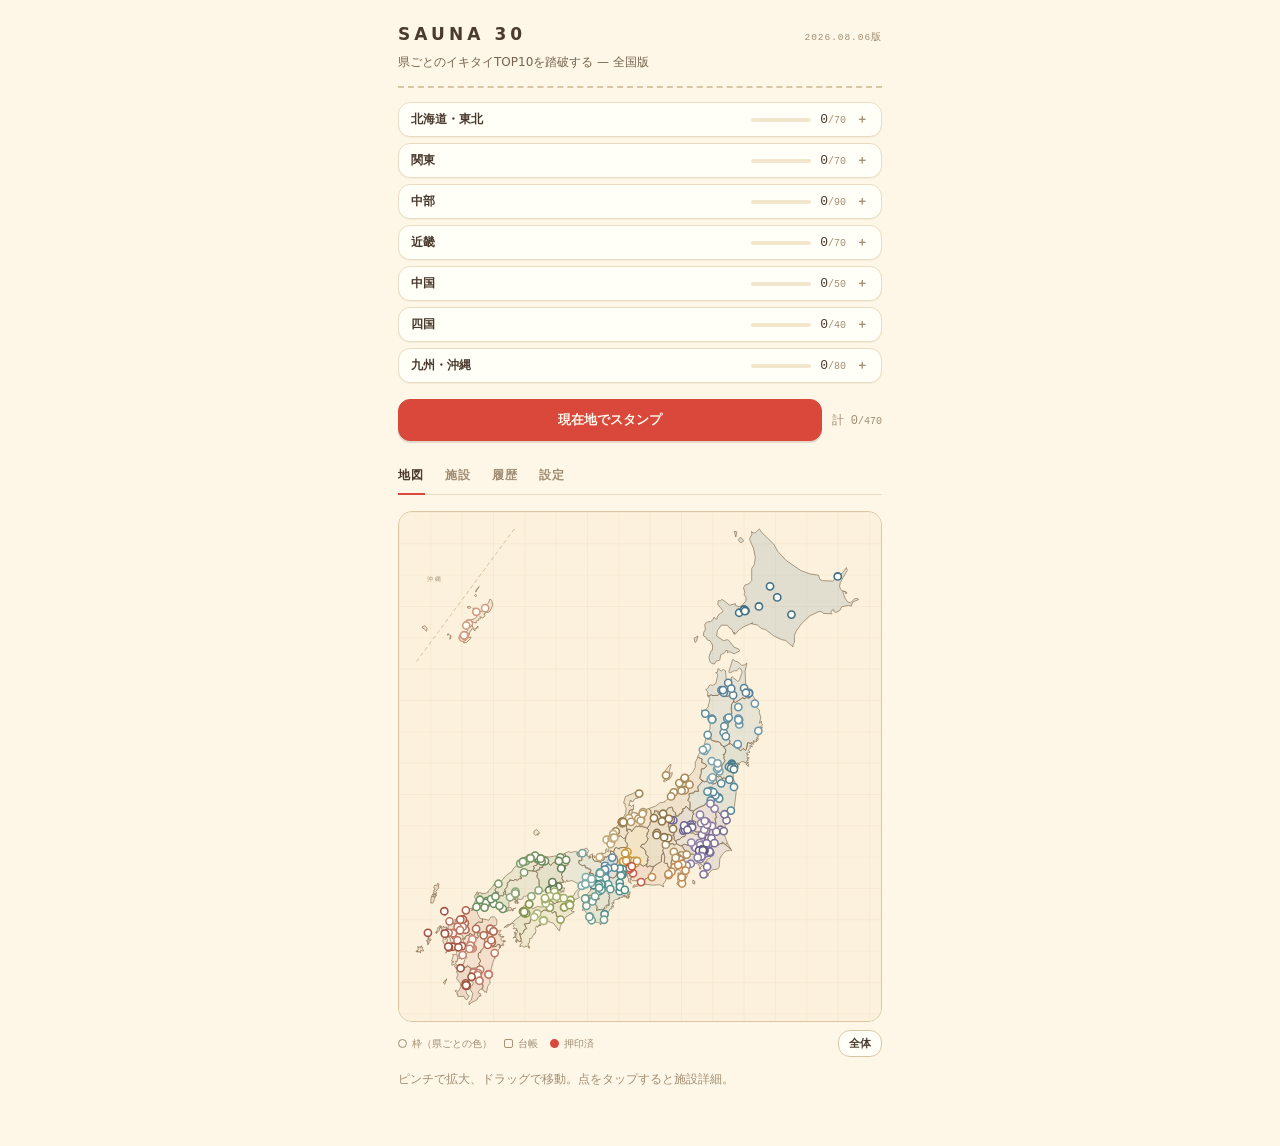
==== index.html @ 558bf1e0 "記録の修正・浴室別の分母・判子のコレクション化 ## 記録の修正（これまで直す手段が無かった） 訪問記録を消す手段が `__delFree`（台帳の施設ごと削除）しかなく、枠施設に 押し間違えたスタン" ====
<!DOCTYPE html>
<html lang="ja">
<head>
<meta charset="UTF-8">
<meta name="viewport" content="width=device-width, initial-scale=1, maximum-scale=1, user-scalable=no">
<meta name="theme-color" content="#FEF6E6">
<meta name="apple-mobile-web-app-capable" content="yes">
<meta name="apple-mobile-web-app-status-bar-style" content="default">
<link rel="manifest" href="./manifest.json">
<link rel="apple-touch-icon" href="./apple-touch-icon.png">
<title>SAUNA 30</title>
<style>
  :root{
    --ground:#FEF6E6; --panel:#FFFFF8; --line:#EADCC2; --line2:#D9C6A4;
    --text:#4A3B2E; --mid:#75634F; --muted:#A08C72;
    --ok:#6F9A63; --hot:#C8553D; --cold:#5B87A5;
    --stamp:#D9483B; --gold:#C7973F; --cream:#FFF8EC;
    --free:#A69374;
  }
  *{box-sizing:border-box}
  body{margin:0;background:var(--ground);color:var(--text);
    font-family:ui-rounded,"Hiragino Maru Gothic ProN","Hiragino Maru Gothic Pro","HG Maru Gothic M-PRO","Yu Gothic","Noto Sans JP",system-ui,sans-serif;
    -webkit-font-smoothing:antialiased;padding-bottom:44px}
  .mono{font-family:ui-monospace,"SF Mono","Roboto Mono",monospace}
  .wrap{max-width:520px;margin:0 auto;padding:0 18px}
  header{padding:calc(24px + env(safe-area-inset-top)) 0 14px;border-bottom:2px dashed var(--line2)}
  .hrow{display:flex;justify-content:space-between;align-items:baseline}
  h1{font-size:17px;font-weight:800;letter-spacing:.24em;margin:0;color:var(--text)}
  .edition{font-size:9.5px;color:var(--muted);letter-spacing:.1em}
  .sub{margin:8px 0 0;font-size:12px;color:var(--mid);line-height:1.7}
  .reglist{margin-top:14px}
  .regbox{background:var(--panel);border:1.5px solid var(--line);border-radius:12px;margin-top:6px;
    overflow:hidden;box-shadow:0 1px 0 rgba(74,59,46,.05)}
  .reghead{width:100%;display:grid;grid-template-columns:1fr 60px auto 14px;align-items:center;gap:9px;
    padding:8px 12px;background:none;border:none;color:var(--text);font-size:12px;font-weight:700;text-align:left}
  .reghead .num{font-family:ui-monospace,monospace;font-size:13px;font-weight:400;text-align:right}
  .reghead .num small{color:var(--muted);font-size:10px}
  .reghead .bar{margin-top:0;display:block}
  .reghead .cv{color:var(--muted);font-size:12px;text-align:center}
  .prefgrid{display:grid;grid-template-columns:repeat(3,1fr);gap:6px;padding:2px 10px 11px}
  .prefcell{background:#FFFDF4;padding:8px 9px;border:1.5px solid var(--line);border-radius:10px}
  .prefcell .row{display:flex;justify-content:space-between;align-items:baseline;font-size:11px;gap:4px}
  .prefcell .num{font-family:ui-monospace,monospace;font-size:12px}
  .prefcell .num small{color:var(--muted);font-size:9px}
  .bar{height:4px;background:#F2E6CC;margin-top:9px;border-radius:3px;overflow:hidden}
  .bar>div{height:100%;border-radius:3px;transition:width .3s}
  .actions{display:flex;gap:10px;margin-top:16px;align-items:center}
  button{font-family:inherit;cursor:pointer}
  .btn{font-size:13px;font-weight:600;padding:11px 16px;border-radius:12px;border:1.5px solid var(--line2);
    background:var(--panel);color:var(--text)}
  .btn.primary{background:var(--stamp);color:var(--cream);border-color:var(--stamp);
    box-shadow:0 2px 0 rgba(74,59,46,.15)}
  .btn:disabled{opacity:.4}
  .total{font-family:ui-monospace,monospace;font-size:12px;color:var(--muted);white-space:nowrap}
  .notice{margin-top:13px;padding:11px 13px;border:1.5px solid var(--line);border-left:3px solid var(--ok);
    background:var(--panel);font-size:12.5px;line-height:1.7;color:var(--mid);border-radius:10px}
  .notice.err{border-left-color:var(--stamp)}
  nav{display:flex;gap:20px;margin-top:26px;border-bottom:1.5px solid var(--line)}
  nav button{background:none;border:none;border-bottom:2px solid transparent;color:var(--muted);
    font-size:12px;font-weight:700;letter-spacing:.12em;padding:0 0 9px;margin-bottom:-1.5px}
  nav button.on{color:var(--text);border-bottom-color:var(--stamp)}
  .pane{margin-top:16px;display:none}
  .pane.on{display:block}
  #mapbox{border:1.5px solid var(--line2);border-radius:14px;overflow:hidden;background:#FBF1DC}
  #mapbox svg{width:100%;display:block;touch-action:none}
  .maptools{display:flex;justify-content:space-between;align-items:center;margin-top:8px}
  .legend{display:flex;gap:12px;font-size:10px;color:var(--muted);flex-wrap:wrap}
  .legend span{display:flex;align-items:center;gap:5px}
  .dotchip{width:9px;height:9px;border-radius:5px;display:inline-block}
  .sqchip{width:9px;height:9px;border-radius:2px;display:inline-block}
  .maphint{font-size:11.5px;color:var(--muted);line-height:1.8;margin-top:12px}
  .seg{display:flex;border:1.5px solid var(--line2);border-radius:12px;margin-bottom:12px;
    background:var(--panel);padding:3px;gap:3px}
  .seg button{flex:1;background:transparent;border:none;border-radius:9px;color:var(--muted);
    font-size:12px;font-weight:600;padding:8px 0}
  .seg button.on{background:var(--text);color:var(--cream)}
  .filters{margin-bottom:14px}
  .frow{display:flex;gap:7px;overflow-x:auto;padding-bottom:2px;-webkit-overflow-scrolling:touch;scrollbar-width:none}
  .frow::-webkit-scrollbar{display:none}
  .frow+.frow{margin-top:7px}
  .filters button{border:1.5px solid var(--line2);background:var(--panel);color:var(--mid);white-space:nowrap;
    border-radius:999px;font-size:12px;font-weight:600;padding:6px 13px;flex-shrink:0}
  .filters button.on{background:var(--text);color:var(--cream);border-color:var(--text)}
  .frow.sub button{font-size:11.5px;padding:5px 11px}
  #bathsel button{border:1.5px solid var(--line2);background:var(--panel);color:var(--mid);white-space:nowrap;
    border-radius:999px;font-size:12px;font-weight:600;padding:6px 15px;flex-shrink:0}
  #bathsel button.on{background:var(--text);color:var(--cream);border-color:var(--text)}
  .card{display:flex;align-items:center;gap:11px;width:100%;text-align:left;background:var(--panel);
    border:1.5px solid var(--line);border-radius:14px;padding:12px 13px;margin-bottom:8px;color:var(--text);
    box-shadow:0 1px 0 rgba(74,59,46,.05)}
  .rank{font-family:ui-monospace,monospace;font-size:11px;width:42px;flex-shrink:0;line-height:1.3}
  .dot{width:11px;height:11px;border-radius:6px;border:1.5px solid var(--muted);flex-shrink:0;margin:0 5px}
  .dot.sq{border-radius:3px}
  .hanko{width:21px;height:21px;border-radius:50%;border:1.5px solid var(--stamp);color:var(--stamp);
    background:rgba(217,72,59,.08);display:flex;align-items:center;justify-content:center;
    font-size:9.5px;font-weight:700;flex-shrink:0;transform:rotate(-8deg)}
  .hanko.sq{border-radius:5px}
  .hanko.sm{width:17px;height:17px;font-size:9px;display:inline-flex;vertical-align:-3px;margin-right:7px}
  .card.offlimits{opacity:.62;border-style:dashed}
  .nobath{font-size:9.5px;color:var(--muted);border:1px solid var(--line2);border-radius:5px;padding:1px 5px;margin-left:6px;vertical-align:1px}
  .prefcell.done{border-color:#C7973F;background:#FFFBEF}
  .seihamark{font-size:9px;color:#C7973F;border:1px solid #C7973F;border-radius:4px;padding:0 3px;margin-left:5px;font-weight:700}
  .fixrow{display:flex;gap:8px;margin-top:10px}
  .fixrow button{background:none;border:1.5px solid var(--line2);border-radius:999px;color:var(--muted);
    font-size:11px;font-family:inherit;padding:4px 11px}
  .fixrow button.del{color:var(--stamp);border-color:rgba(217,72,59,.35)}
  .pchip{position:relative;flex-shrink:0;display:inline-block}
  .pchip.gone img{opacity:.25;filter:grayscale(1)}
  .pchip button{position:absolute;top:-5px;right:-5px;width:20px;height:20px;border-radius:50%;
    border:1.5px solid var(--line2);background:var(--panel);color:var(--mid);font-size:12px;line-height:1;padding:0}
  .card .body{flex:1;min-width:0}
  .card .name{font-size:14px;display:block;overflow:hidden;text-overflow:ellipsis;white-space:nowrap}
  .card .meta{font-family:ui-monospace,monospace;font-size:10px;color:var(--muted)}
  .card .best{font-family:ui-monospace,monospace;font-size:13px;color:var(--mid);flex-shrink:0}
  .card .best small{font-size:9px;color:var(--muted)}
  .logitem{border-bottom:1.5px dashed var(--line2);padding:13px 2px}
  .logitem .top{display:flex;justify-content:space-between;align-items:baseline}
  .logitem .meta{font-family:ui-monospace,monospace;font-size:10.5px;color:var(--muted);display:flex;gap:12px;margin-top:7px;flex-wrap:wrap}
  .logitem .memo{margin:8px 0 0;font-size:13px;color:var(--mid);line-height:1.75}
  .photorow{display:flex;gap:6px;margin-top:9px;overflow-x:auto}
  .photorow img{height:64px;border-radius:8px;border:1.5px solid var(--line);flex-shrink:0}
  .empty{border:1.5px dashed var(--line2);border-radius:14px;padding:24px 18px;font-size:13px;color:var(--muted);line-height:1.85;background:var(--panel)}
  .eyebrow{font-size:10px;font-weight:700;letter-spacing:.18em;color:var(--muted)}
  .settext{font-size:12px;color:var(--mid);line-height:1.85;margin:8px 0 0}
  .spectbl{width:100%;border-collapse:collapse;font-size:11.5px;margin-top:9px}
  .spectbl th,.spectbl td{border:1px solid var(--line);padding:6px 6px;text-align:center;font-weight:400;color:var(--mid)}
  .spectbl th{background:#FBF1DC;font-size:10px;color:var(--muted);font-weight:700;letter-spacing:.02em}
  .spectbl td.k{background:#FBF1DC;font-size:10.5px;color:var(--muted);font-weight:700;width:38px}
  .infolist{font-size:11.5px;color:var(--mid);line-height:1.85;margin-top:9px}
  .infolist div{display:flex;gap:9px}
  .infolist b{color:var(--muted);font-weight:700;font-size:10px;letter-spacing:.08em;flex-shrink:0;width:52px;padding-top:2px}
  .linkrow{display:flex;gap:8px;margin-top:11px;flex-wrap:wrap}
  .linkrow a{font-size:11.5px;color:var(--mid);border:1.5px solid var(--line2);border-radius:999px;
    padding:5px 12px;text-decoration:none;background:#FFFDF4}
  input[type=range]{width:100%;accent-color:var(--hot)}
  .overlay{position:fixed;inset:0;background:rgba(74,59,46,.38);display:none;align-items:flex-end;justify-content:center;z-index:50}
  .overlay.on{display:flex}
  .sheet{background:var(--panel);width:100%;max-width:520px;max-height:90vh;
    overflow-y:auto;padding:20px 18px calc(28px + env(safe-area-inset-bottom));border-radius:20px 20px 0 0;
    box-shadow:0 -6px 24px rgba(74,59,46,.18)}
  .sheet .shead{display:flex;justify-content:space-between;align-items:center;margin-bottom:18px}
  .xbtn{background:none;border:none;color:var(--muted);font-size:20px;line-height:1}
  .field{display:block;margin-bottom:16px}
  .field .eyebrow{margin-bottom:6px}
  .input{width:100%;background:#FFFDF4;border:1.5px solid var(--line2);border-radius:10px;color:var(--text);
    font-family:inherit;font-size:15px;padding:10px 12px;outline:none}
  textarea.input{min-height:72px;resize:vertical;line-height:1.7}
  .slidelabel{font-family:ui-monospace,monospace;font-size:11px;margin-bottom:5px;display:flex;justify-content:space-between}
  .axis{margin-bottom:13px}
  .scoretotal{font-family:ui-monospace,monospace;font-size:22px;text-align:right;margin:4px 0 14px}
  .scoretotal small{font-size:10px;color:var(--muted)}
  .tempsrow{display:flex;gap:14px;margin-bottom:14px}
  .tempsrow>div{flex:1}
  .stars{display:flex;gap:6px;margin-bottom:14px}
  .stars button{background:none;border:none;font-size:22px;color:var(--line2);padding:2px}
  .stars button.on{color:var(--gold)}
  .chips{display:flex;flex-wrap:wrap;gap:7px}
  .chip{border:1.5px solid var(--line2);background:var(--panel);color:var(--mid);border-radius:999px;font-size:11.5px;padding:6px 12px}
  .chip.on{border-color:var(--stamp);color:var(--stamp);background:rgba(217,72,59,.07)}
  .choosebtn{display:flex;justify-content:space-between;width:100%;background:#FFFDF4;border:1.5px solid var(--line2);
    border-radius:12px;padding:13px 14px;margin-bottom:8px;color:var(--text);font-size:14px}
  .choosebtn .d{font-family:ui-monospace,monospace;font-size:11px;color:var(--muted)}
  .axisbars{margin:12px 0 4px}
  .axisbars .ab{display:flex;align-items:center;gap:10px;margin-bottom:7px}
  .axisbars .ab .n{font-size:11px;color:var(--mid);width:84px;flex-shrink:0}
  .axisbars .ab .t{font-family:ui-monospace,monospace;font-size:11px;width:22px;text-align:right}
  .axisbars .ab .bar{flex:1;margin-top:0}
  .rowbtns{display:flex;gap:10px}
  .wantbtn{border:1.5px solid var(--line2);background:var(--panel);color:var(--muted);border-radius:12px;font-size:12px;font-weight:600;padding:8px 12px}
  .wantbtn.on{color:var(--gold);border-color:var(--gold)}
  /* 押印エフェクト */
  #stampfx{position:fixed;inset:0;display:none;flex-direction:column;align-items:center;justify-content:center;
    gap:14px;z-index:80;pointer-events:none;opacity:1;transition:opacity .45s}
  #stampfx.on{display:flex}
  #stampfx.bye{opacity:0}
  #stampfx .seal{animation:stamp-press .55s cubic-bezier(.2,1.1,.3,1) both;
    filter:drop-shadow(0 3px 8px rgba(74,59,46,.25))}
  #stampfx .fxname{font-size:14px;font-weight:700;color:var(--text);background:rgba(255,255,248,.92);
    padding:6px 14px;border-radius:999px;border:1.5px solid var(--line);animation:fxname-in .4s .3s both}
  @keyframes stamp-press{
    0%{transform:scale(2.6) rotate(-18deg);opacity:0}
    55%{transform:scale(.92) rotate(-7deg);opacity:1}
    72%{transform:scale(1.06) rotate(-7deg)}
    100%{transform:scale(1) rotate(-7deg)}
  }
  @keyframes fxname-in{from{opacity:0;transform:translateY(8px)}to{opacity:1;transform:none}}
</style>
</head>
<body>
<div class="wrap">
  <header>
    <div class="hrow"><h1>SAUNA&nbsp;30</h1><span class="mono edition" id="edition"></span></div>
    <p class="sub">県ごとのイキタイTOP10を踏破する — 全国版</p>
  </header>

  <div class="reglist" id="prefgrid"></div>

  <div class="actions">
    <button class="btn primary" id="stampBtn" style="flex:1">現在地でスタンプ</button>
    <span class="total" id="total"></span>
  </div>

  <div id="notice" style="display:none"></div>

  <nav id="tabs">
    <button data-tab="map" class="on">地図</button>
    <button data-tab="list">施設</button>
    <button data-tab="log">履歴</button>
    <button data-tab="set">設定</button>
  </nav>

  <div class="pane on" id="pane-map">
    <div id="mapbox"></div>
    <div class="maptools">
      <div class="legend">
        <span><i class="dotchip" style="border:1.5px solid var(--muted)"></i>枠（県ごとの色）</span>
        <span><i class="sqchip" style="border:1.5px solid var(--free)"></i>台帳</span>
        <span><i class="dotchip" style="background:var(--stamp);transform:rotate(-8deg)"></i>押印済</span>
      </div>
      <button class="btn" id="mapReset" style="padding:5px 10px;font-size:11px">全体</button>
    </div>
    <p class="maphint">ピンチで拡大、ドラッグで移動。点をタップすると施設詳細。</p>
  </div>

  <div class="pane" id="pane-list">
    <div class="seg" id="seg">
      <button data-s="frame" class="on" id="segFrame">枠</button>
      <button data-s="free">台帳</button>
      <button data-s="want">行きたい</button>
    </div>
    <div class="filters" id="filters"></div>
    <div id="listbox"></div>
    <button class="btn" id="addFreeBtn" style="width:100%;margin-top:6px;display:none">＋ 台帳に施設を登録</button>
  </div>

  <div class="pane" id="pane-log"><div id="logbox"></div></div>

  <div class="pane" id="pane-set">
    <div class="eyebrow">利用する浴室</div>
    <div class="frow" id="bathsel" style="margin:9px 0 0">
      <button data-b="">指定なし</button><button data-b="m">男性</button><button data-b="w">女性</button>
    </div>
    <p class="settext" id="bathnote"></p>
    <div style="border-top:1px solid var(--line);padding-top:16px;margin-top:22px"></div>
    <div class="eyebrow" id="radlabel"></div>
    <input type="range" min="100" max="1000" step="50" id="radius">
    <p class="settext">複数施設が半径内に入った場合は候補から選択します。</p>
    <div style="border-top:1px solid var(--line);padding-top:16px;margin-top:22px">
      <div class="eyebrow">採点の物差し</div>
      <p class="settext">サウナ室・水風呂・外気浴/休憩・清潔/雰囲気 各25点＋特別加減点±10（理由必須）。基準：竜泉寺の湯 ≒ 82。整いは訪問ごとの☆で別記録。</p>
    </div>
    <div style="border-top:1px solid var(--line);padding-top:16px;margin-top:22px">
      <div class="eyebrow">この版について</div>
      <p class="settext" id="editionNote"></p>
    </div>
    <div style="border-top:1px solid var(--line);padding-top:16px;margin-top:22px">
      <div class="eyebrow">データ</div>
      <p class="settext">記録と写真はこの端末のブラウザに保存されます。バックアップ：</p>
      <div class="rowbtns" style="margin-top:10px">
        <button class="btn" id="exportBtn" style="flex:1">書き出し</button>
        <button class="btn" id="importBtn" style="flex:1">読み込み</button>
        <input type="file" id="importFile" accept="application/json" style="display:none">
      </div>
    </div>
  </div>
</div>

<div class="overlay" id="overlay"><div class="sheet" id="sheet"></div></div>
<div id="stampfx" aria-hidden="true"></div>

<script>
"use strict";
const EDITION = "2026.08.06版";
const REGIONS = [
  ["北海道・東北",["hokkaido","aomori","iwate","miyagi","akita","yamagata","fukushima"]],
  ["関東",["ibaraki","tochigi","gunma","saitama","chiba","tokyo","kanagawa"]],
  ["中部",["niigata","toyama","ishikawa","fukui","yamanashi","nagano","gifu","shizuoka","aichi"]],
  ["近畿",["mie","shiga","kyoto","osaka","hyogo","nara","wakayama"]],
  ["中国",["tottori","shimane","okayama","hiroshima","yamaguchi"]],
  ["四国",["tokushima","kagawa","ehime","kochi"]],
  ["九州・沖縄",["fukuoka","saga","nagasaki","kumamoto","oita","miyazaki","kagoshima","okinawa"]],
];
const PREF = {
  hokkaido:{label:"北海道",short:"北海",color:"#3F6E85"},
  aomori:{label:"青森",short:"青森",color:"#55809A"},
  iwate:{label:"岩手",short:"岩手",color:"#6E96A8"},
  miyagi:{label:"宮城",short:"宮城",color:"#4C7D8A"},
  akita:{label:"秋田",short:"秋田",color:"#628FA0"},
  yamagata:{label:"山形",short:"山形",color:"#7BA1AE"},
  fukushima:{label:"福島",short:"福島",color:"#56899B"},
  ibaraki:{label:"茨城",short:"茨城",color:"#7B6E96"},
  tochigi:{label:"栃木",short:"栃木",color:"#8C7BA3"},
  gunma:{label:"群馬",short:"群馬",color:"#6B6390"},
  saitama:{label:"埼玉",short:"埼玉",color:"#9585AB"},
  chiba:{label:"千葉",short:"千葉",color:"#7D6F9E"},
  tokyo:{label:"東京",short:"東京",color:"#5E5680"},
  kanagawa:{label:"神奈川",short:"神奈",color:"#8A7CA6"},
  niigata:{label:"新潟",short:"新潟",color:"#A98A5C"},
  toyama:{label:"富山",short:"富山",color:"#B79A6B"},
  ishikawa:{label:"石川",short:"石川",color:"#9C7F52"},
  fukui:{label:"福井",short:"福井",color:"#C0A87A"},
  yamanashi:{label:"山梨",short:"山梨",color:"#AD8F63"},
  nagano:{label:"長野",short:"長野",color:"#8E7448"},
  gifu:{label:"岐阜",short:"岐阜",color:"#C7973F"},
  shizuoka:{label:"静岡",short:"静岡",color:"#C08A55"},
  aichi:{label:"愛知",short:"愛知",color:"#C75B47"},
  mie:{label:"三重",short:"三重",color:"#4E8B8B"},
  shiga:{label:"滋賀",short:"滋賀",color:"#5E88A0"},
  kyoto:{label:"京都",short:"京都",color:"#6FA0A0"},
  osaka:{label:"大阪",short:"大阪",color:"#43807E"},
  hyogo:{label:"兵庫",short:"兵庫",color:"#7DAAA8"},
  nara:{label:"奈良",short:"奈良",color:"#5A9490"},
  wakayama:{label:"和歌山",short:"和歌",color:"#6D9E96"},
  tottori:{label:"鳥取",short:"鳥取",color:"#6E8C5E"},
  shimane:{label:"島根",short:"島根",color:"#7E9A6C"},
  okayama:{label:"岡山",short:"岡山",color:"#5F7F50"},
  hiroshima:{label:"広島",short:"広島",color:"#8CA67A"},
  yamaguchi:{label:"山口",short:"山口",color:"#6B8F63"},
  tokushima:{label:"徳島",short:"徳島",color:"#93A05A"},
  kagawa:{label:"香川",short:"香川",color:"#A3AE6B"},
  ehime:{label:"愛媛",short:"愛媛",color:"#86934E"},
  kochi:{label:"高知",short:"高知",color:"#B0B87C"},
  fukuoka:{label:"福岡",short:"福岡",color:"#B2604F"},
  saga:{label:"佐賀",short:"佐賀",color:"#C07564"},
  nagasaki:{label:"長崎",short:"長崎",color:"#A25546"},
  kumamoto:{label:"熊本",short:"熊本",color:"#CA8877"},
  oita:{label:"大分",short:"大分",color:"#B36A55"},
  miyazaki:{label:"宮崎",short:"宮崎",color:"#C4796A"},
  kagoshima:{label:"鹿児島",short:"鹿児",color:"#9E5343"},
  okinawa:{label:"沖縄",short:"沖縄",color:"#D19A83"},
};
const AXES = [["sauna","サウナ室"],["water","水風呂"],["rest","外気浴・休憩"],["clean","清潔・雰囲気"]];
const TAGSET = ["セルフロウリュ","オートロウリュ","アウフグース/熱波","薪ストーブ","湖・川水風呂","女性側同等","24時間","宿泊可","飯うまい"];
const FRAME = [
  {id:"hokkaido1",pref:"hokkaido",rank:1,name:"吹上温泉保養センター 白銀荘",city:"上富良野町",ikitai:11630,sakatsu:7029,lat:43.431429,lng:142.641584,sid:98,m:[92,14,1,0],w:[88,12,1,0],fee:700,hours:"毎日 10:00〜22:00",off:"なし",hp:"http://kamifurano-hokkaido.com/"},
  {id:"hokkaido2",pref:"hokkaido",rank:2,name:"ニコーリフレ SAPPORO",city:"札幌市",ikitai:10920,sakatsu:28292,lat:43.0572101,lng:141.3554825,sid:166,m:[85,16,0,1],fee:1900,off:"なし",hp:"https://www.nikoh.info",note:"男性専用"},
  {id:"hokkaido3",pref:"hokkaido",rank:3,name:"北こぶし知床 ホテル&リゾート",city:"斜里町",ikitai:8245,sakatsu:2843,lat:44.0721206,lng:144.9950561,sid:4521,m:[89,5.6,1,0],w:[90,15,1,0],fee:2200,off:"なし",hp:"https://www.shiretoko.co.jp/",note:"宿泊者限定"},
  {id:"hokkaido4",pref:"hokkaido",rank:4,name:"森のスパリゾート 北海道ホテル",city:"帯広市",ikitai:7812,sakatsu:6426,lat:42.9104215,lng:143.1971966,sid:233,m:[90,17,1,0],w:[94,17,1,0],fee:2000,off:"なし",hp:"https://www.hokkaidohotel.co.jp/stay/hotspring.html"},
  {id:"hokkaido5",pref:"hokkaido",rank:5,name:"定山渓 鹿の湯",city:"札幌市",ikitai:5883,sakatsu:4708,lat:42.9657548,lng:141.1630392,sid:8555,m:[110,7,1,1],w:[100,8,1,1],fee:1500,off:"なし",hp:"https://shikanoyu.co.jp/shikanoyu/"},
  {id:"hokkaido6",pref:"hokkaido",rank:6,name:"月見湯",city:"札幌市",ikitai:4989,sakatsu:17828,lat:43.0267,lng:141.404176,sid:4998,m:[100,15,1,1],w:[85,16,1,1],fee:500,hours:"月 13:45〜24:00／火 休／水〜日 13:45〜24:00",off:"火曜日",hp:"https://9056899086.amebaownd.com/"},
  {id:"hokkaido7",pref:"hokkaido",rank:7,name:"GARDENS CABIN (ガーデンズキャビン)",city:"札幌市",ikitai:4917,sakatsu:8399,lat:43.0586669,lng:141.3518999,sid:6182,m:[96,18,0,0],w:[92,16,0,0],fee:1500,off:"なし",hp:"https://www.gardenscabin.com/"},
  {id:"hokkaido8",pref:"hokkaido",rank:8,name:"OMO7旭川(おも) by 星野リゾート サウナプラトー",city:"旭川市",ikitai:4792,sakatsu:4030,lat:43.770171,lng:142.364155,sid:55,m:[85,17,0,0],w:[83,15,0,0],off:"なし",hp:"https://omo-hotels.com/asahikawa/facilities/spa/",note:"宿泊者限定"},
  {id:"hokkaido9",pref:"hokkaido",rank:9,name:"ログホテル ザ メープルロッジ",city:"岩見沢市",ikitai:4362,sakatsu:4757,lat:43.156776,lng:141.9301081,sid:131,m:[80,14,1,0],w:[80,14,1,0],fee:800,off:"なし",hp:"http://www.maplelodge.or.jp/"},
  {id:"hokkaido10",pref:"hokkaido",rank:10,name:"サウナコタンサッポロ",city:"札幌市",ikitai:3888,sakatsu:6934,lat:43.0172579,lng:141.3893256,sid:79919,m:[95,15,1,1],w:[88,15,1,1],fee:900,hours:"月〜木 11:00〜23:00／金 11:00〜24:00／土 —／日 11:00〜23:00",off:"なし",hp:"https://sauna-cotan.com"},
  {id:"aomori1",pref:"aomori",rank:1,name:"十和田サウナ",city:"十和田市",ikitai:1933,sakatsu:347,lat:40.4489783,lng:140.9271584,sid:10804,u:[88,18,1,0],fee:23000,off:"なし",hp:"https://towadasauna.com",note:"事前予約制"},
  {id:"aomori2",pref:"aomori",rank:2,name:"まちなか温泉青森センターホテル",city:"青森市",ikitai:1039,sakatsu:2712,lat:40.8247648,lng:140.7353479,sid:351,m:[89,24,1,1],w:[80,22,1,0],fee:530,off:"なし",hp:"https://aomori.atinnhotels.com/onsen.html"},
  {id:"aomori3",pref:"aomori",rank:3,name:"青森ねぶたサウナ(青森屋 by 星野リゾート)",city:"三沢市",ikitai:1023,sakatsu:533,lat:40.6617344,lng:141.3554737,sid:387,m:[85,17,1,0],w:[90,15,1,0],off:"なし",hp:"https://hoshinoresorts.com/ja/hotels/aomoriya/",note:"宿泊者限定"},
  {id:"aomori4",pref:"aomori",rank:4,name:"カプセルイン弘前・アサヒサウナ",city:"弘前市",ikitai:738,sakatsu:3392,lat:40.602255,lng:140.471127,sid:406,m:[98,22,0,1],fee:700,off:"なし",hp:"http://asahiweb.jp/asahisauna.html",note:"男性専用"},
  {id:"aomori5",pref:"aomori",rank:5,name:"大鰐町地域交流センター 鰐come(ワニカム)",city:"大鰐町",ikitai:708,sakatsu:1547,lat:40.5204646,lng:140.5650247,sid:424,m:[100,16,1,0],w:[94,14.4,1,0],fee:400,hours:"毎日 09:00〜22:00",off:"なし",hp:"https://www.wanicome.com/onsen/"},
  {id:"aomori6",pref:"aomori",rank:6,name:"八甲田ホテル",city:"青森市",ikitai:675,sakatsu:119,lat:40.6456978,lng:140.8521402,sid:389,m:[90,17,0,0],w:[90,15,0,0],fee:4500,off:"なし",hp:"http://www.hakkodahotel.co.jp/top/"},
  {id:"aomori7",pref:"aomori",rank:7,name:"壽浴場",city:"八戸市",ikitai:529,sakatsu:931,lat:40.5189454,lng:141.5510363,sid:4813,m:[90,15,0,0],w:[88,15,0,0],fee:480,hours:"毎日 05:00〜23:00",off:"なし",hp:"http://www.ukipal.jp/asayokosen/subpage/sento/areas/d_kotobuki.html"},
  {id:"aomori8",pref:"aomori",rank:8,name:"八戸銭湯 オールウェイズ",city:"八戸市",ikitai:415,sakatsu:1634,lat:40.503502,lng:141.536163,sid:434,m:[90,15,0,0],w:[88,18,0,0],fee:500,hours:"毎日 06:00〜22:00",off:"なし",hp:"https://hachinohesento.com/"},
  {id:"aomori9",pref:"aomori",rank:9,name:"からんころん温泉",city:"平川市",ikitai:393,sakatsu:1021,lat:40.6021741,lng:140.5362633,sid:407,m:[85,15,1,0],w:[90,15,1,0],fee:380,hours:"毎日 05:00〜22:00",off:"なし",hp:"https://karankoron.denen.biz/"},
  {id:"aomori10",pref:"aomori",rank:10,name:"熊ノ沢温泉",city:"八戸市",ikitai:359,sakatsu:1268,lat:40.5205346,lng:141.4243596,sid:425,m:[92,20,1,0],w:[80,17,1,0],fee:530,hours:"毎日 06:30〜22:00",off:"なし",hp:"http://kumanosawaonsen.com/"},
  {id:"iwate1",pref:"iwate",rank:1,name:"古戦場",city:"一関市",ikitai:4473,sakatsu:9405,lat:38.9392556,lng:141.1073031,sid:4353,m:[95,20,1,1],w:[110,15,1,1],fee:900,hours:"毎日 10:00〜21:30",off:"なし",hp:"http://kosenjyo.com/"},
  {id:"iwate2",pref:"iwate",rank:2,name:"SPA銭湯ゆっこ盛岡",city:"盛岡市",ikitai:3018,sakatsu:12567,lat:39.733677,lng:141.123586,sid:505,m:[78,18,1,0],w:[75,19,1,0],fee:580,hours:"毎日 05:00〜翌01:00",off:"なし",hp:"https://yukko-morioka.jp"},
  {id:"iwate3",pref:"iwate",rank:3,name:"星降る山荘 七時雨山荘",city:"八幡平市",ikitai:2328,sakatsu:514,lat:40.084541,lng:141.129303,sid:6690,u:[85,11,1,1],fee:3000,off:"月曜日, 火曜日, 水曜日",hp:"https://nanashigure.iwate.jp/",note:"事前予約制"},
  {id:"iwate4",pref:"iwate",rank:4,name:"ひづめゆ",city:"紫波町",ikitai:2289,sakatsu:4337,lat:39.5549161,lng:141.1677058,sid:35788,m:[100,20,1,1],w:[92,20,1,1],fee:900,hours:"毎日 10:00〜22:00",off:"第1月曜日",hp:"https://hizumeyu.jp/"},
  {id:"iwate5",pref:"iwate",rank:5,name:"KANAN SPA(HOTEL MAZARIUM)",city:"盛岡市",ikitai:1672,sakatsu:2714,lat:39.6995345,lng:141.1572465,sid:54929,m:[92,22,1,0],w:[90,25,1,0],fee:1100,off:"なし",hp:"https://hotelmazarium.com/"},
  {id:"iwate6",pref:"iwate",rank:6,name:"喜盛の湯",city:"盛岡市",ikitai:1073,sakatsu:3879,lat:39.678644,lng:141.151476,sid:515,m:[85,14,1,0],w:[80,15,1,0],fee:600,hours:"毎日 05:00〜翌02:00",off:"なし",hp:"http://www.kimorinoyu.com/"},
  {id:"iwate7",pref:"iwate",rank:7,name:"久慈サウナ",city:"久慈市",ikitai:650,sakatsu:1640,lat:40.19091,lng:141.7715831,sid:458,m:[90,15,0,0],fee:600,hours:"毎日 14:00〜22:00",off:"なし",note:"男性専用"},
  {id:"iwate8",pref:"iwate",rank:8,name:"盛南温泉 開運の湯",city:"盛岡市",ikitai:633,sakatsu:2075,lat:39.692532,lng:141.133936,sid:513,m:[80,20,1,1],w:[82,20,1,1],fee:600,hours:"月〜金 10:00〜24:00／土日 06:30〜24:00",off:"なし",hp:"https://www.kaiunnoyu.info/"},
  {id:"iwate9",pref:"iwate",rank:9,name:"三陸四季湯彩ますと乃湯",city:"大槌町",ikitai:546,sakatsu:2626,lat:39.3592137,lng:141.9081869,sid:11695,m:[90,17,1,1],w:[89,19,1,1],fee:770,hours:"毎日 11:00〜22:00",off:"なし",hp:"https://www.mast-no-yu.com/"},
  {id:"iwate10",pref:"iwate",rank:10,name:"一関温泉 山桜桃の湯",city:"一関市",ikitai:543,sakatsu:1448,lat:38.9504967,lng:141.1070322,sid:589,m:[78,18,1,0],w:[80,18,1,0],fee:850,hours:"毎日 05:00〜23:00",off:"なし",hp:"https://www.momonoyu.co.jp/guide#ttl-navi01"},
  {id:"miyagi1",pref:"miyagi",rank:1,name:"スパメッツァ 仙台 竜泉寺の湯",city:"仙台市",ikitai:6753,sakatsu:14223,lat:38.3531358,lng:140.8766725,sid:640,m:[94,8.7,1,0],w:[85,16.1,1,0],fee:950,hours:"毎日 06:00〜翌02:00",off:"なし",hp:"https://ryusenjinoyu.com/spametsasendai/"},
  {id:"miyagi2",pref:"miyagi",rank:2,name:"サウナ&カプセル キュア国分町",city:"仙台市",ikitai:4288,sakatsu:19902,lat:38.2634349,lng:140.8679311,sid:654,m:[98,16,1,1],fee:1500,off:"なし",hp:"https://cure-kokubuncho.jp",note:"男性専用"},
  {id:"miyagi3",pref:"miyagi",rank:3,name:"汗蒸幕のゆ",city:"仙台市",ikitai:3800,sakatsu:13520,lat:38.3187849,lng:140.8966275,sid:643,m:[90,18,1,0],w:[80,15.6,1,0],fee:1100,hours:"月〜金 09:00〜翌01:00／土日 08:00〜翌01:00",off:"なし",hp:"https://hanjunmakunoyu.jp/"},
  {id:"miyagi4",pref:"miyagi",rank:4,name:"愛子天空の湯 そよぎの杜",city:"仙台市",ikitai:3099,sakatsu:10888,lat:38.2609866,lng:140.7638484,sid:79074,m:[88,16,1,1],w:[82,17.8,1,0],fee:950,hours:"毎日 09:00〜翌01:00",off:"なし",hp:"https://www.soyoginomori.site/"},
  {id:"miyagi5",pref:"miyagi",rank:5,name:"MARUMORI-SAUNA",city:"丸森町",ikitai:2174,sakatsu:397,lat:37.8692115,lng:140.7815155,sid:4972,u:[100,17,1,0],fee:8000,hours:"毎日 10:00〜17:00",off:"なし",hp:"https://www.marumori-sauna.jp/",note:"事前予約制"},
  {id:"miyagi6",pref:"miyagi",rank:6,name:"仙台湯処 サンピアの湯",city:"仙台市",ikitai:1946,sakatsu:5098,lat:38.2469891,lng:140.9320653,sid:4376,m:[93,18,1,0],w:[90,17,1,0],fee:990,hours:"毎日 09:00〜翌02:00",off:"第1木曜日",hp:"http://sunpia-sendai.jp/onsen/"},
  {id:"miyagi7",pref:"miyagi",rank:7,name:"天然温泉 仙台コロナの湯",city:"仙台市",ikitai:1787,sakatsu:9411,lat:38.2602415,lng:140.9692799,sid:659,m:[96,13,1,1],w:[94,13,1,1],fee:1100,hours:"毎日 06:00〜翌02:00",off:"なし",hp:"https://www.korona.co.jp/sp/Onsen/sen/index.asp"},
  {id:"miyagi8",pref:"miyagi",rank:8,name:"駅前人工温泉 とぽす 仙台駅西口",city:"仙台市",ikitai:1507,sakatsu:9631,lat:38.2615667,lng:140.8783402,sid:657,m:[106,14,1,0],fee:980,off:"なし",hp:"https://topos-hotel.jp/",note:"男性専用"},
  {id:"miyagi9",pref:"miyagi",rank:9,name:"ゆ〜とぴあ仙台南",city:"仙台市",ikitai:1384,sakatsu:11149,lat:38.2193508,lng:140.8490267,sid:79995,m:[91,16,1,1],w:[82,18,1,1],fee:850,hours:"毎日 07:00〜翌02:00",off:"なし",hp:"https://ytp-sendaiminami.jp/"},
  {id:"miyagi10",pref:"miyagi",rank:10,name:"アクアイグニス仙台 藤塚の湯",city:"仙台市",ikitai:1341,sakatsu:3899,lat:38.18495,lng:140.9551803,sid:23215,m:[90,18,1,0],w:[88,18,1,0],fee:950,hours:"月〜金 09:00〜21:00／土日 09:00〜22:00",off:"なし",hp:"https://aquaignis-sendai.jp/"},
  {id:"akita1",pref:"akita",rank:1,name:"ユーランドホテル八橋",city:"秋田市",ikitai:1915,sakatsu:10313,lat:39.7357976,lng:140.092303,sid:503,m:[90,16,1,0],w:[84,15,1,0],fee:800,off:"なし",hp:"http://www.youland.jp/"},
  {id:"akita2",pref:"akita",rank:2,name:"タザワコサウナ",city:"仙北市",ikitai:1450,sakatsu:305,lat:39.7337552,lng:140.6983667,sid:9116,u:[100,20,1,0],fee:18000,hours:"月 10:00〜15:30／火〜木 休／金 10:00〜15:30／土日 10:00〜18:30",off:"火曜日, 水曜日, 木曜日",hp:"https://tazawakosauna.com/",note:"事前予約制"},
  {id:"akita3",pref:"akita",rank:3,name:"蔵サウナと文化財の宿 森長",city:"男鹿市",ikitai:701,sakatsu:554,lat:39.8839413,lng:139.8471393,sid:85091,m:[100,15,1,1],w:[90,20,1,0],fee:3500,off:"第2水曜日, 第2木曜日",hp:"https://morichoryokan.com/"},
  {id:"akita4",pref:"akita",rank:4,name:"金浦温泉・学校の栖",city:"にかほ市",ikitai:588,sakatsu:1269,lat:39.2341181,lng:139.9376356,sid:12979,m:[100,17,1,0],w:[100,18,1,0],fee:500,off:"第2水曜日",hp:"https://onsen-sumika.com/"},
  {id:"akita5",pref:"akita",rank:5,name:"リフレッシュ・スパ クォード (ホテル クォードインyokote)",city:"横手市",ikitai:488,sakatsu:1474,lat:39.3084015,lng:140.5557343,sid:554,m:[90,20,1,0],w:[80,17,1,0],fee:800,off:"なし",hp:"http://4inn.jp/"},
  {id:"akita6",pref:"akita",rank:6,name:"ルートイングランティア秋田SPA RESORT (スーパー健康ランド 華のゆ)",city:"秋田市",ikitai:453,sakatsu:2018,lat:39.7129739,lng:140.1176335,sid:507,m:[88,22,1,0],w:[89,16,1,0],fee:800,off:"なし",hp:"http://www.route-inn.co.jp/hananoyu-akita/"},
  {id:"akita7",pref:"akita",rank:7,name:"中里温泉",city:"大仙市",ikitai:439,sakatsu:900,lat:39.5003925,lng:140.5852113,sid:530,m:[96,18,1,0],w:[82,16,1,0],fee:600,hours:"毎日 09:00〜21:00",off:"第3月曜日",hp:"https://www.city.daisen.lg.jp/docs/2021061100018/"},
  {id:"akita8",pref:"akita",rank:8,name:"田沢湖水沢温泉郷 セルリアンリゾートAONI",city:"仙北市",ikitai:400,sakatsu:248,lat:39.7652791,lng:140.7531816,sid:82457,m:[96,18,1,0],w:[90,18,1,0],fee:1200,off:"水曜日",hp:"https://cerulean-aoni.com/"},
  {id:"akita9",pref:"akita",rank:9,name:"天然温泉 ホテルこまち",city:"秋田市",ikitai:370,sakatsu:2151,lat:39.7018018,lng:140.1078795,sid:512,m:[86,21,1,0],w:[94,18,1,0],fee:600,off:"なし",hp:"http://www.spa-komachi.jp/"},
  {id:"akita10",pref:"akita",rank:10,name:"井戸端サウナ",city:"東成瀬村",ikitai:369,sakatsu:69,lat:39.1894456,lng:140.6434973,sid:11659,u:[100,15,1,0],fee:5000,hours:"月〜木 休／金〜日 10:00〜17:00",off:"月曜日, 火曜日, 水曜日, 木曜日",hp:"https://www.instagram.com/idobata.sauna/",note:"事前予約制"},
  {id:"yamagata1",pref:"yamagata",rank:1,name:"SHONAI HOTEL SUIDEN TERRASSE / スイデンテラス",city:"鶴岡市",ikitai:5124,sakatsu:2469,lat:38.7465164,lng:139.8221995,sid:11030,m:[90,17,1,0],w:[90,19,1,0],fee:4750,off:"なし",hp:"https://suiden-terrasse.com/",note:"宿泊者限定"},
  {id:"yamagata2",pref:"yamagata",rank:2,name:"高源ゆ",city:"上山市",ikitai:2487,sakatsu:6203,lat:38.1239233,lng:140.3941235,sid:8956,m:[95,14.4,1,0],w:[85,16,1,0],fee:1600,hours:"月〜水 06:00〜12:00／木 休／金〜日 06:00〜12:00",off:"第3木曜日",hp:"https://kogenyu.com/",note:"事前予約制"},
  {id:"yamagata3",pref:"yamagata",rank:3,name:"水沢温泉館",city:"西川町",ikitai:1632,sakatsu:7158,lat:38.436031,lng:140.1000351,sid:628,m:[90,14,1,1],w:[90,19,1,0],fee:850,hours:"月〜水 07:00〜21:00／木 8:00〜21:00／金 07:00〜22:00／土 8:00〜22:00／日 07:00〜21:00",off:"第2火曜日",hp:"https://www.gassan.co.jp/facility/02_mizusawa"},
  {id:"yamagata4",pref:"yamagata",rank:4,name:"黒沢温泉 悠湯の郷 ゆさ & おふろcafé yusa",city:"山形市",ikitai:1553,sakatsu:784,lat:38.1906055,lng:140.3031819,sid:59449,m:[60,18,0,0],w:[64,20,1,0],hours:"毎日 10:30〜22:00",off:"なし",hp:"https://ofurocafe-yusa.com/"},
  {id:"yamagata5",pref:"yamagata",rank:5,name:"スーパー銭湯テルメ",city:"山形市",ikitai:1033,sakatsu:6641,lat:38.23588,lng:140.34676,sid:664,m:[100,16.4,1,0],w:[80,15,1,0],fee:640,hours:"月〜土 10:00〜24:00／日 06:00〜24:00",off:"なし",hp:"http://www.terme-mg.com/"},
  {id:"yamagata6",pref:"yamagata",rank:6,name:"庄内町ギャラリー温泉 町湯",city:"庄内町",ikitai:711,sakatsu:2161,lat:38.8419592,lng:139.9054093,sid:594,m:[87,24,1,0],w:[88,22,1,0],fee:350,hours:"毎日 09:00〜21:00",off:"第2水曜日",hp:"http://www.machiyu.jp/"},
  {id:"yamagata7",pref:"yamagata",rank:7,name:"水曜日の小野川温泉",city:"米沢市",ikitai:654,sakatsu:136,lat:37.8805667,lng:140.05419,sid:24535,m:[105,18,1,1],w:[null,null,0,0],fee:700,off:"木曜日",hp:"https://onogawa-sauna.jp/",note:"事前予約制"},
  {id:"yamagata8",pref:"yamagata",rank:8,name:"KAMEYA HOTEL 龍宮殿サウナ",city:"鶴岡市",ikitai:537,sakatsu:256,lat:38.7770225,lng:139.7497016,sid:79069,m:[90,15,0,0],w:[90,11,1,0],fee:2000,off:"なし",hp:"https://www.kameya-net.com/sauna/",note:"事前予約制"},
  {id:"yamagata9",pref:"yamagata",rank:9,name:"極楽湯グループ 鷹山の湯",city:"米沢市",ikitai:465,sakatsu:2658,lat:37.9366494,lng:140.1234162,sid:705,m:[94,16,1,0],w:[90,16,1,0],fee:600,hours:"毎日 08:00〜23:00",off:"なし",hp:"http://yozan.gokurakuyu.jp/"},
  {id:"yamagata10",pref:"yamagata",rank:10,name:"天童最上川温泉 ゆぴあ",city:"天童市",ikitai:398,sakatsu:1589,lat:38.3640579,lng:140.3218759,sid:637,m:[101,25.5,1,0],w:[92,16,1,1],fee:350,hours:"毎日 06:30〜21:00",off:"なし",hp:"http://www.yupia.com/"},
  {id:"fukushima1",pref:"fukushima",rank:1,name:"LAKE SIDE HOTEL MINATOYA (MINATOYA SAUNA)",city:"猪苗代町",ikitai:2348,sakatsu:718,lat:37.52359,lng:140.046651,sid:9550,u:[120,20,1,0],fee:2500,off:"なし",hp:"https://www.h-minatoya.com/sauna/",note:"事前予約制"},
  {id:"fukushima2",pref:"fukushima",rank:2,name:"サウナ発達",city:"南相馬市",ikitai:2223,sakatsu:391,lat:37.6435342,lng:140.958579,sid:12419,u:[81,15,1,1],fee:19500,off:"なし",hp:"https://hattatsu.jp/",note:"事前予約制"},
  {id:"fukushima3",pref:"fukushima",rank:3,name:"ひばり温泉",city:"須賀川市",ikitai:1811,sakatsu:10412,lat:37.3260026,lng:140.3641055,sid:814,m:[96,18,1,1],w:[85,20,1,0],fee:600,hours:"毎日 06:00〜23:00",off:"なし",hp:"http://www.hibari-land.jp/"},
  {id:"fukushima4",pref:"fukushima",rank:4,name:"Sauna & Spa Green サウナ&スパ グリーン～愛宕山温泉～",city:"須賀川市",ikitai:1662,sakatsu:3497,lat:37.2910991,lng:140.3822936,sid:78226,m:[100,15,1,1],w:[83,15,1,1],fee:900,hours:"毎日 07:00〜22:00",off:"第3火曜日",hp:"http://green-hill-park.com/"},
  {id:"fukushima5",pref:"fukushima",rank:5,name:"サウナ F-トゥーリSAUNA F-tuuli",city:"福島市",ikitai:1262,sakatsu:1801,lat:37.7544413,lng:140.4617307,sid:78165,m:[95,14.7,0,0],fee:1600,hours:"毎日 10:30〜24:00",off:"なし",hp:"https://f-tuuli.jp/",note:"男性専用"},
  {id:"fukushima6",pref:"fukushima",rank:6,name:"北投の湯 いわき健康センター",city:"いわき市",ikitai:1199,sakatsu:3276,lat:36.921296,lng:140.839126,sid:920,m:[90,11,1,1],w:[76,16,1,1],fee:1350,hours:"月〜金 10:00〜24:00／土 —／日 10:00〜24:00",off:"なし",hp:"http://www.iwaki-kenkou.com/"},
  {id:"fukushima7",pref:"fukushima",rank:7,name:"OUSE SAUNA TUULI(OUSE Camp&Sauna TUULI内)",city:"山市",ikitai:1136,sakatsu:286,lat:37.3905669,lng:140.2370238,sid:66148,u:[85,12,1,0],fee:3300,off:"なし",hp:"https://www.instagram.com/tuuli_camp_sauna",note:"事前予約制"},
  {id:"fukushima8",pref:"fukushima",rank:8,name:"Roots猪苗代 LakeArea (THE LAKE)",city:"猪苗代町",ikitai:1118,sakatsu:289,lat:37.4898766,lng:140.1551401,sid:72188,u:[90,21,1,1],fee:2200,hours:"月火 11:00〜17:00／水 休／木〜日 11:00〜17:00",off:"水曜日",hp:"https://lakearea.roots.jp/",note:"事前予約制"},
  {id:"fukushima9",pref:"fukushima",rank:9,name:"森のサウナ kaveri(カベリ)-エンゼルフォレスト白河高原",city:"天栄村",ikitai:815,sakatsu:391,lat:37.230891,lng:140.056713,sid:827,m:[100,17,1,0],w:[76,12,1,0],fee:2000,hours:"毎日 10:00〜18:15",off:"なし",hp:"https://www.ang-sk.com/activity/sauna/#top"},
  {id:"fukushima10",pref:"fukushima",rank:10,name:"日帰り温泉 富士の湯",city:"会津若松市",ikitai:772,sakatsu:1924,lat:37.505874,lng:139.928956,sid:777,m:[90,18,1,0],w:[86,18,1,0],fee:750,hours:"毎日 10:00〜24:00",off:"なし",hp:"http://fujinoyu.jp/"},
  {id:"ibaraki1",pref:"ibaraki",rank:1,name:"SPA&ごはん ゆるうむ yuluumu",city:"水戸市",ikitai:6835,sakatsu:15613,lat:36.3392709,lng:140.4362741,sid:79238,m:[92,12,1,1],w:[80,14,1,1],fee:750,hours:"毎日 10:00〜翌09:00",off:"なし",hp:"https://yuluumu.co.jp/"},
  {id:"ibaraki2",pref:"ibaraki",rank:2,name:"常総ONSEN&SAUNA お湯むすび",city:"常総市",ikitai:4994,sakatsu:4686,lat:36.0821197,lng:139.9859328,sid:81944,m:[98,15.3,1,1],w:[90,14.4,1,1],fee:980,hours:"毎日 10:00〜23:00",off:"なし",hp:"https://www.oyumusubi.com/"},
  {id:"ibaraki3",pref:"ibaraki",rank:3,name:"HARTA SAUNA YUKI-IBARAKI【ハルタサウナ】",city:"結城市",ikitai:4559,sakatsu:1491,lat:36.3025946,lng:139.874647,sid:11135,u:[88,16,1,1],fee:2500,hours:"月〜金 10:00〜21:30／土日 07:00〜20:30",off:"なし",hp:"https://harta-sauna.soun.co.jp/",note:"事前予約制"},
  {id:"ibaraki4",pref:"ibaraki",rank:4,name:"85歳が創ったハンパない極熱サウナ~3UN~",city:"日立市",ikitai:2479,sakatsu:614,lat:36.6293417,lng:140.67133,sid:42883,u:[95,15,1,1],fee:2000,hours:"毎日 10:00〜21:00",off:"なし",hp:"https://instagram.com/3un_sauna?igshid=YmMyMTA2M2Y=",note:"事前予約制"},
  {id:"ibaraki5",pref:"ibaraki",rank:5,name:"コアミガメ",city:"高萩市",ikitai:2321,sakatsu:454,lat:36.8094065,lng:140.590736,sid:12262,u:[90,10,1,1],fee:30000,hours:"月 10:00〜17:00／火〜木 休／金〜日 10:00〜17:00",off:"火曜日, 水曜日, 木曜日",hp:"https://koamigame.com/",note:"事前予約制"},
  {id:"ibaraki6",pref:"ibaraki",rank:6,name:"SAUNA NAYA",city:"古河市",ikitai:2240,sakatsu:693,lat:36.1778388,lng:139.714095,sid:81798,u:[90,18,1,0],fee:3500,hours:"月火 10:00〜20:00／水木 休／金〜日 10:00〜20:00",off:"水曜日, 木曜日",hp:"https://naya-sauna.studio.site/#home",note:"事前予約制"},
  {id:"ibaraki7",pref:"ibaraki",rank:7,name:"つくば温泉 喜楽里 別邸",city:"つくば市",ikitai:2199,sakatsu:5473,lat:36.0744759,lng:140.0829366,sid:4678,m:[90,17,1,0],w:[88,13,1,0],fee:1300,hours:"毎日 09:00〜24:00",off:"なし",hp:"http://www.yurakirari.com/kirari/tsukuba/ex/"},
  {id:"ibaraki8",pref:"ibaraki",rank:8,name:"サウナ蓑蒸",city:"笠間市",ikitai:2124,sakatsu:1143,lat:36.2775249,lng:140.2728747,sid:81126,m:[86,19,1,0],w:[90,16,1,0],fee:2500,hours:"-",off:"-",hp:"https://www.instagram.com/saunaminomushi?igsh=MTN0cDYzeHNjZnBzZw%3D%3D&amp;utm_source=qr",note:"事前予約制"},
  {id:"ibaraki9",pref:"ibaraki",rank:9,name:"天然温泉 湯舞音 龍ケ崎店",city:"龍ケ崎市",ikitai:1944,sakatsu:7150,lat:35.9301265,lng:140.2020174,sid:4785,m:[96,15,1,1],w:[96,16,1,1],fee:1050,hours:"月〜木 09:00〜24:00／金 09:00〜翌01:00／土 —／日 09:00〜24:00",off:"なし",hp:"http://yubune-ryugasaki.jp/"},
  {id:"ibaraki10",pref:"ibaraki",rank:10,name:"潮騒の湯",city:"大洗町",ikitai:1320,sakatsu:1665,lat:36.2975695,lng:140.5607339,sid:1271,m:[92,18,1,0],w:[80,18,1,0],fee:900,hours:"月 10:00〜21:30／火〜日 10:00〜21:00",off:"第3木曜日",hp:"http://www.siosai.jp/"},
  {id:"tochigi1",pref:"tochigi",rank:1,name:"ザ・グランドスパ南大門",city:"宇都宮市",ikitai:5658,sakatsu:13693,lat:36.5646863,lng:139.8946825,sid:1127,m:[105,17,1,1],w:[90,18,1,1],fee:600,hours:"毎日 10:00〜翌09:00",off:"なし",hp:"http://www.nandaimon.co.jp/spa/"},
  {id:"tochigi2",pref:"tochigi",rank:2,name:"日光サウナリゾート",city:"日光市",ikitai:2050,sakatsu:331,lat:36.7960538,lng:139.6380797,sid:11817,u:[97,12,1,0],fee:4500,hours:"毎日 09:00〜18:00",off:"なし",hp:"https://www.nikko-sauna-resort.com/",note:"事前予約制"},
  {id:"tochigi3",pref:"tochigi",rank:3,name:"宝湯",city:"宇都宮市",ikitai:2044,sakatsu:7755,lat:36.584014,lng:139.865504,sid:4385,m:[100,19,1,0],w:[97,19,1,0],fee:460,hours:"毎日 13:00〜23:30",off:"なし",hp:"https://public-bath-557.business.site/"},
  {id:"tochigi4",pref:"tochigi",rank:4,name:"ネレルサウナ | 益子舘 里山リゾートホテル",city:"益子町",ikitai:2010,sakatsu:661,lat:36.4510695,lng:140.1029166,sid:8759,m:[90,16,1,0],w:[90,15,1,0],fee:1000,off:"なし",hp:"http://mashikokan.jp/"},
  {id:"tochigi5",pref:"tochigi",rank:5,name:"小山思川温泉",city:"小山市",ikitai:1844,sakatsu:4384,lat:36.3361725,lng:139.8056983,sid:1244,m:[96,19,1,0],w:[90,19,1,0],fee:850,hours:"月〜金 08:00〜24:00／土日 07:00〜24:00",off:"なし",hp:"http://www.omoigawaonsen.jp/"},
  {id:"tochigi6",pref:"tochigi",rank:6,name:"スノーピーク鹿沼キャンプフィールド&スパ",city:"鹿沼市",ikitai:1322,sakatsu:1580,lat:36.5410165,lng:139.6795666,sid:80568,m:[94,20,1,0],w:[90,20,1,0],fee:700,hours:"月火 10:00〜21:00／水 休／木〜日 10:00〜21:00",off:"水曜日",hp:"https://www.snowpeak.co.jp/locations/kanuma/spa/"},
  {id:"tochigi7",pref:"tochigi",rank:7,name:"那須ユートピア",city:"那須町",ikitai:1276,sakatsu:472,lat:36.9841533,lng:140.2074558,sid:48361,u:[100,18,1,0],fee:7800,hours:"月火 10:00〜22:00／水 休／木〜日 10:00〜22:00",off:"水曜日",hp:"https://nasu-utopia.jp/",note:"事前予約制"},
  {id:"tochigi8",pref:"tochigi",rank:8,name:"宮の街道温泉 江戸遊",city:"宇都宮市",ikitai:1229,sakatsu:3566,lat:36.4959639,lng:139.910776,sid:6217,m:[98,22,1,1],w:[92,21,1,1],fee:890,hours:"毎日 09:00〜24:00",off:"なし",hp:"https://www.edoyu.com/utsunomiya/"},
  {id:"tochigi9",pref:"tochigi",rank:9,name:"大谷元気炉 六号基 |AZUMAYA",city:"宇都宮市",ikitai:1122,sakatsu:249,lat:36.6013611,lng:139.8233759,sid:12795,u:[60,15,1,0],fee:4500,hours:"月火 09:30〜17:00／水木 休／金〜日 09:30〜17:00",off:"水曜日, 木曜日",hp:"https://www.genkiro.com/",note:"事前予約制"},
  {id:"tochigi10",pref:"tochigi",rank:10,name:"Quiet Storm Nasu",city:"那須町",ikitai:1058,sakatsu:223,lat:37.134821,lng:140.0431162,sid:12819,m:[95,4,1,1],w:[null,null,0,0],fee:2200,hours:"毎日 07:00〜22:00",off:"なし",hp:"https://instagram.com/quietstormnasu?igshid=YmMyMTA2M2Y=",note:"事前予約制"},
  {id:"gunma1",pref:"gunma",rank:1,name:"毎日サウナ 前橋本店",city:"前橋市荒牧町2丁目33-5 Maebashi, Gumma",ikitai:5090,sakatsu:12332,lat:36.425598,lng:139.0555025,sid:19354,m:[98,15,0,1],fee:1100,hours:"月〜金 15:00〜24:00／土日 12:00〜24:00",off:"なし",hp:"https://everyday-sauna.com/",note:"男性専用"},
  {id:"gunma2",pref:"gunma",rank:2,name:"観音山サウナ蒸寺",city:"高崎市",ikitai:3691,sakatsu:3436,lat:36.3123125,lng:138.9864014,sid:80443,m:[95,14,0,0],fee:1500,hours:"毎日 13:00〜23:00",off:"なし",hp:"http://www.kannonyama-sauna-mushidera.com/",note:"男性専用"},
  {id:"gunma3",pref:"gunma",rank:3,name:"サウナの森水沼ヴィレッジ サウナ",city:"桐生市",ikitai:2370,sakatsu:1144,lat:36.4969868,lng:139.2776731,sid:80768,u:[95,20,1,1],fee:3000,off:"なし",hp:"https://mizunuma-village.jp/",note:"事前予約制"},
  {id:"gunma4",pref:"gunma",rank:4,name:"【整処】サウナ薪",city:"みどり市",ikitai:2072,sakatsu:2402,lat:36.4281874,lng:139.2773508,sid:81337,m:[100,15.7,0,1],w:[100,15.7,0,0],fee:1100,hours:"毎日 15:00〜24:00",off:"なし",hp:"https://www.instagram.com/sauna.maki_2024/"},
  {id:"gunma5",pref:"gunma",rank:5,name:"草津温泉 大滝乃湯",city:"草津町",ikitai:1878,sakatsu:2268,lat:36.6229722,lng:138.6018738,sid:1090,m:[98,13,1,0],w:[88,16,1,0],fee:1200,hours:"毎日 09:00〜21:00",off:"なし",hp:"http://ohtakinoyu.com/"},
  {id:"gunma6",pref:"gunma",rank:6,name:"高崎 京ヶ島天然温泉 湯都里",city:"高崎市",ikitai:1571,sakatsu:3699,lat:36.33998,lng:139.0524771,sid:4372,m:[86,19,1,1],w:[75,20,1,1],fee:730,hours:"毎日 05:00〜24:00",off:"第3木曜日",hp:"http://www.yu-tori.jp/"},
  {id:"gunma7",pref:"gunma",rank:7,name:"花湯スカイテルメリゾート",city:"渋川市",ikitai:1361,sakatsu:2646,lat:36.4701052,lng:139.0220834,sid:4368,m:[96,20,1,0],w:[85,18,1,0],fee:700,hours:"毎日 07:00〜23:00",off:"なし",hp:"https://skyterme.com/"},
  {id:"gunma8",pref:"gunma",rank:8,name:"ニノサ",city:"桐生市",ikitai:1309,sakatsu:1320,lat:36.4118875,lng:139.3338512,sid:80659,m:[85,18,1,1],fee:1000,hours:"月 17:00〜23:00／火水 休／木金 17:00〜23:00／土日 15:00〜23:00",off:"火曜日, 水曜日",hp:"https://ninosa.jp/",note:"男性専用"},
  {id:"gunma9",pref:"gunma",rank:9,name:"温窟サウナかま蔵 伊勢崎店",city:"伊勢崎市",ikitai:1226,sakatsu:1773,lat:36.3382687,lng:139.153973,sid:87998,m:[98,8,1,1],fee:1200,hours:"月〜木 12:00〜24:00／金 12:00〜翌02:00／土日 10:00〜翌02:00",off:"なし",hp:"https://onkutsusauna-kamakura.com/",note:"男性専用"},
  {id:"gunma10",pref:"gunma",rank:10,name:"万座亭",city:"嬬恋村",ikitai:1150,sakatsu:411,lat:36.640193,lng:138.507239,sid:78969,m:[84,15,0,0],w:[85,14,0,0],fee:1400,off:"なし",hp:"http://www.manzatei.com/"},
  {id:"saitama1",pref:"saitama",rank:1,name:"湯乃泉 草加健康センター",city:"草加市",ikitai:29730,sakatsu:159061,lat:35.841093,lng:139.780771,sid:1523,m:[110,15,1,1],w:[90,15,1,1],fee:950,hours:"毎日 08:30〜翌08:00",off:"なし",hp:"https://yunoizumi.com/souka/"},
  {id:"saitama2",pref:"saitama",rank:2,name:"おふろcafé utatane",city:"さいたま市",ikitai:11720,sakatsu:18830,lat:35.9275078,lng:139.6159915,sid:1470,m:[92,16,1,1],w:[80,16,1,1],fee:550,hours:"毎日 10:00〜翌09:00",off:"なし",hp:"http://ofurocafe-utatane.com/"},
  {id:"saitama3",pref:"saitama",rank:3,name:"温泉バルコニー キング&クイーン",city:"所沢市",ikitai:10267,sakatsu:14001,lat:35.8116797,lng:139.4303495,sid:81144,m:[80,8.5,1,0],w:[80,8,1,0],fee:950,hours:"月〜木 09:00〜翌01:00／金 09:00〜翌02:00／土 06:00〜翌02:00／日 06:00〜翌01:00",off:"なし",hp:"https://king-and-queen.site/"},
  {id:"saitama4",pref:"saitama",rank:4,name:"朝霞サウナ 和(なごみ)",city:"朝霞市",ikitai:9599,sakatsu:23712,lat:35.7958694,lng:139.5996732,sid:79480,m:[76,9,0,1],w:[102,15,0,0],fee:1000,hours:"月 10:00〜24:00／火〜日 06:00〜24:00",off:"なし",hp:"https://asaka-sauna-nagomi.com/"},
  {id:"saitama5",pref:"saitama",rank:5,name:"竜泉寺の湯 草加谷塚店",city:"草加市",ikitai:6142,sakatsu:18861,lat:35.8145064,lng:139.7882093,sid:1545,m:[90,15.8,1,0],w:[90,14.7,1,0],fee:850,hours:"毎日 06:00〜翌02:00",off:"なし",hp:"https://ryusenjinoyu.com/souka/"},
  {id:"saitama6",pref:"saitama",rank:6,name:"バーデンガーデン(旧:ザ ベッドアンドスパ 所沢)",city:"所沢市",ikitai:6095,sakatsu:23876,lat:35.785747,lng:139.473805,sid:1579,m:[94,12.5,1,1],fee:1400,off:"なし",hp:"https://badengarden.com/",note:"男性専用"},
  {id:"saitama7",pref:"saitama",rank:7,name:"美楽温泉 SPA-HERBS",city:"さいたま市",ikitai:5962,sakatsu:7092,lat:35.93076,lng:139.623892,sid:1469,m:[99,15,1,1],w:[90,15,1,1],fee:1205,hours:"毎日 09:00〜翌01:00",off:"なし",hp:"https://spa-herbs.jp/"},
  {id:"saitama8",pref:"saitama",rank:8,name:"サウナヘヴン草加",city:"草加市",ikitai:5741,sakatsu:13413,lat:35.8248874,lng:139.8051836,sid:79824,m:[85,15,1,1],fee:900,hours:"月〜金 12:00〜23:00／土 09:00〜23:00／日 09:00〜21:00",off:"なし",hp:"https://saunaheaven-soka.com/",note:"男性専用"},
  {id:"saitama9",pref:"saitama",rank:9,name:"湯屋敷孝楽",city:"さいたま市",ikitai:4426,sakatsu:13623,lat:35.8718088,lng:139.6513064,sid:1503,m:[90,13.4,1,0],w:[82,15,1,0],fee:750,hours:"月火 10:00〜翌01:00／水 —／木〜日 10:00〜翌01:00",off:"第3水曜日",hp:"http://www.yuyashiki.com/"},
  {id:"saitama10",pref:"saitama",rank:10,name:"サウナスイートキャビン(オーパークおごせ内)",city:"越生町",ikitai:4404,sakatsu:494,lat:35.9465336,lng:139.2948379,sid:8370,u:[90,2,1,0],fee:12595,off:"なし",hp:"https://opark.jp/saunasweetcabin/",note:"宿泊者限定"},
  {id:"chiba1",pref:"chiba",rank:1,name:"スパメッツァ おおたか 竜泉寺の湯",city:"流山市",ikitai:21237,sakatsu:43612,lat:35.8731487,lng:139.9227806,sid:23546,m:[90,16,1,0],w:[90,15.6,1,0],fee:950,hours:"毎日 06:00〜翌02:00",off:"なし",hp:"https://www.ryusenjinoyu.com/spametsaotaka/"},
  {id:"chiba2",pref:"chiba",rank:2,name:"スパ&ホテル 舞浜ユーラシア",city:"浦安市",ikitai:10466,sakatsu:22716,lat:35.6270206,lng:139.8953333,sid:1995,m:[94,18.1,1,1],w:[90,17,1,1],fee:2100,off:"なし",hp:"https://my-spa.jp/spa/"},
  {id:"chiba3",pref:"chiba",rank:3,name:"南柏天然温泉すみれ",city:"流山市",ikitai:9233,sakatsu:23713,lat:35.8426073,lng:139.946488,sid:10308,m:[90,15,1,1],w:[86,18.5,1,0],fee:930,hours:"月〜水 07:00〜24:00／木 休／金〜日 07:00〜24:00",off:"なし",hp:"https://minamikashiwa-sumire.com/"},
  {id:"chiba4",pref:"chiba",rank:4,name:"カプセルホテル&サウナ ジートピア",city:"船橋市",ikitai:8076,sakatsu:30109,lat:35.701666,lng:139.988598,sid:1786,m:[110,20,1,1],fee:1600,off:"なし",hp:"http://www.funabashi-sauna.com/",note:"男性専用"},
  {id:"chiba5",pref:"chiba",rank:5,name:"Sea Sauna Shack / シーサウナシャック",city:"館山市",ikitai:7838,sakatsu:1900,lat:34.975318,lng:139.77946,sid:10970,u:[85,18,1,1],fee:21000,hours:"月 09:00〜20:30／火 —／水〜日 09:00〜20:30",off:"火曜日",hp:"http://sea-sauna-shack.com/",note:"事前予約制"},
  {id:"chiba6",pref:"chiba",rank:6,name:"JFA夢フィールド 幕張温泉 湯楽の里",city:"千葉市",ikitai:6720,sakatsu:9080,lat:35.6405396,lng:140.0354506,sid:9039,m:[95,17,1,0],w:[86,16,1,0],fee:1300,hours:"毎日 09:00〜24:00",off:"なし",hp:"https://www.yurakirari.com/makuhari/"},
  {id:"chiba7",pref:"chiba",rank:7,name:"SATOYAMA TERRACE",city:"富津市",ikitai:6289,sakatsu:1977,lat:35.2079361,lng:139.914287,sid:87862,u:[90,17,1,1],fee:2970,hours:"月〜金 10:00〜22:00／土日 09:00〜22:00",off:"なし",hp:"https://satoyama-terrace.com/"},
  {id:"chiba8",pref:"chiba",rank:8,name:"サウナ&カプセルホテルレインボー本八幡店",city:"市川市",ikitai:6231,sakatsu:33110,lat:35.7205173,lng:139.9273464,sid:1708,m:[120,16,0,1],fee:1100,off:"なし",hp:"https://hpdsp.jp/rainbow-motoyawata/",note:"男性専用"},
  {id:"chiba9",pref:"chiba",rank:9,name:"天然温泉 湯～ねる",city:"習志野市",ikitai:5303,sakatsu:18691,lat:35.667386,lng:140.012968,sid:6291,m:[94,18,1,1],w:[95,15,1,1],fee:650,hours:"毎日 06:00〜09:00",off:"なし",hp:"https://u-neru.com/"},
  {id:"chiba10",pref:"chiba",rank:10,name:"野天風呂 湯の郷",city:"野田市",ikitai:5192,sakatsu:17533,lat:35.9233682,lng:139.8948083,sid:1471,m:[95,15,1,1],w:[92,15,1,1],fee:880,hours:"毎日 09:00〜翌00:30",off:"なし",hp:"https://yuno310.com/"},
  {id:"tokyo1",pref:"tokyo",rank:1,name:"黄金湯",city:"墨田区",ikitai:37553,sakatsu:35015,lat:35.7022277,lng:139.8153012,sid:9134,m:[106,14,1,0],w:[92,20,0,0],fee:900,hours:"月 —／火〜日 06:00〜09:00",off:"第2月曜日, 第4月曜日",hp:"https://koganeyu.com"},
  {id:"tokyo2",pref:"tokyo",rank:2,name:"サウナ&カプセルホテル 北欧",city:"台東区",ikitai:31378,sakatsu:79020,lat:35.713043,lng:139.777746,sid:88,m:[108,18,1,1],fee:1600,off:"なし",hp:"https://www.saunahokuou.com/",note:"男性専用 · 事前予約制"},
  {id:"tokyo3",pref:"tokyo",rank:3,name:"サウナ&ホテル かるまる池袋",city:"豊島区",ikitai:31078,sakatsu:60474,lat:35.7324011,lng:139.7086159,sid:6656,m:[92,6,1,1],fee:1980,off:"なし",hp:"https://karumaru.jp/ikebukuro/",note:"男性専用"},
  {id:"tokyo4",pref:"tokyo",rank:4,name:"改良湯",city:"渋谷区",ikitai:29395,sakatsu:26240,lat:35.6531702,lng:139.709492,sid:1934,m:[90,15,1,1],w:[100,14,1,1],fee:1150,hours:"毎日 12:00〜23:30",off:"なし",hp:"https://kairyou-yu.com/"},
  {id:"tokyo5",pref:"tokyo",rank:5,name:"渋谷SAUNAS",city:"渋谷区",ikitai:27743,sakatsu:24055,lat:35.6560791,lng:139.7008627,sid:65093,m:[90,15,1,1],w:[90,12,1,1],fee:1900,hours:"毎日 08:00〜24:00",off:"なし",hp:"https://saunas-saunas.com/shibuya/"},
  {id:"tokyo6",pref:"tokyo",rank:6,name:"サウナ東京 (Sauna Tokyo)",city:"港区",ikitai:27360,sakatsu:39802,lat:35.6732677,lng:139.7376402,sid:67270,m:[92,11,0,1],fee:1600,hours:"毎日 07:45〜09:00",off:"なし",hp:"https://sauna-tokyo.jp/",note:"男性専用"},
  {id:"tokyo7",pref:"tokyo",rank:7,name:"松本湯",city:"中野区",ikitai:23822,sakatsu:41954,lat:35.710879,lng:139.689702,sid:4416,m:[92,15,0,0],w:[98,16,0,0],fee:1050,hours:"月〜水 14:00〜24:00／木 休／金土 14:00〜24:00／日 08:00〜12:00",off:"木曜日",hp:"https://www.matsumoto-yu.com"},
  {id:"tokyo8",pref:"tokyo",rank:8,name:"天空のアジト マルシンスパ",city:"渋谷区",ikitai:22364,sakatsu:29514,lat:35.6736925,lng:139.6658784,sid:1873,m:[105,20,1,1],fee:1800,hours:"毎日 10:00〜翌08:00",off:"なし",hp:"https://marushinspa.jp/",note:"男性専用"},
  {id:"tokyo9",pref:"tokyo",rank:9,name:"ROOFTOP(ルーフトップ)",city:"杉並区",ikitai:21948,sakatsu:26493,lat:35.7034981,lng:139.6009201,sid:12818,m:[100,15,1,1],w:[90,16,1,1],fee:1180,hours:"毎日 08:00〜24:00",off:"なし",hp:"https://rooftopsauna.jp/"},
  {id:"tokyo10",pref:"tokyo",rank:10,name:"東京ドーム天然温泉 Spa LaQua(スパ ラクーア)",city:"文京区",ikitai:21619,sakatsu:31269,lat:35.7070872,lng:139.7529712,sid:1757,m:[100,17,1,1],w:[80,20,1,1],fee:3500,hours:"毎日 11:00〜翌09:00",off:"なし",hp:"https://www.laqua.jp/spa"},
  {id:"kanagawa1",pref:"kanagawa",rank:1,name:"スカイスパYOKOHAMA",city:"横浜市",ikitai:25356,sakatsu:71641,lat:35.464555,lng:139.6244485,sid:2215,m:[88,14,0,1],w:[80,16,0,1],fee:1600,off:"なし",hp:"https://www.skyspa.co.jp"},
  {id:"kanagawa2",pref:"kanagawa",rank:2,name:"朝日湯源泉ゆいる",city:"川崎市",ikitai:21555,sakatsu:34136,lat:35.515097,lng:139.714476,sid:10781,m:[101,14,1,1],w:[95,14,1,1],fee:1540,hours:"月〜木 11:00〜23:00／金 —／土 休／日 —",off:"なし",hp:"https://yuiru.net/"},
  {id:"kanagawa3",pref:"kanagawa",rank:3,name:"大磯プリンスホテル THERMAL SPA S.WAVE",city:"大磯町",ikitai:13659,sakatsu:4359,lat:35.301409,lng:139.280428,sid:2385,u:[85,19,1,0],fee:4500,hours:"毎日 06:00〜24:00",off:"なし",hp:"https://www.princehotels.co.jp/oiso/spa/"},
  {id:"kanagawa4",pref:"kanagawa",rank:4,name:"天然温泉 満天の湯",city:"横浜市",ikitai:12785,sakatsu:44991,lat:35.4672131,lng:139.5799919,sid:2208,m:[78,17.5,1,1],w:[80,16,1,1],fee:950,hours:"毎日 06:00〜翌01:00",off:"第3火曜日",hp:"https://mantennoyu.com/"},
  {id:"kanagawa5",pref:"kanagawa",rank:5,name:"HARE-TABI SAUNA&INN",city:"横浜市",ikitai:10836,sakatsu:9843,lat:35.4424339,lng:139.6436683,sid:75917,m:[95,14,0,1],w:[85,18,0,0],fee:2420,off:"なし",hp:"https://hare-tabi.jp/"},
  {id:"kanagawa6",pref:"kanagawa",rank:6,name:"綱島源泉 湯けむりの庄",city:"横浜市",ikitai:10597,sakatsu:21984,lat:35.5303234,lng:139.6451896,sid:2136,m:[89,13.5,1,1],w:[90,12,1,0],fee:1540,hours:"毎日 09:00〜24:00",off:"なし",hp:"https://www.yukemurinosato.com/tsunashima/"},
  {id:"kanagawa7",pref:"kanagawa",rank:7,name:"山賊サウナ",city:"小田原市",ikitai:9521,sakatsu:8753,lat:35.2423001,lng:139.1246172,sid:79529,u:[95,18,1,1],fee:1500,hours:"月〜金 10:00〜21:00／土日 09:00〜21:00",off:"なし",hp:"https://sanzokusauna.com/"},
  {id:"kanagawa8",pref:"kanagawa",rank:8,name:"ファンタジーサウナ&スパおふろの国",city:"横浜市",ikitai:8786,sakatsu:23236,lat:35.5230668,lng:139.6757443,sid:2146,m:[95,15,1,1],w:[98,15,1,1],fee:950,hours:"月〜金 11:00〜24:00／土日 08:00〜24:00",off:"第3月曜日",hp:"http://www.ofuronokuni.co.jp/"},
  {id:"kanagawa9",pref:"kanagawa",rank:9,name:"saunahouse",city:"川崎市",ikitai:8663,sakatsu:9656,lat:35.5280916,lng:139.6971059,sid:82473,m:[78,16.6,1,1],w:[90,17,1,1],fee:2300,hours:"毎日 09:00〜23:00",off:"なし",hp:"https://nus-saunahouse.com/"},
  {id:"kanagawa10",pref:"kanagawa",rank:10,name:"横濱スパヒルズ 竜泉寺の湯",city:"横浜市",ikitai:8203,sakatsu:17838,lat:35.490398,lng:139.550436,sid:2187,m:[95,15.8,1,0],w:[80,16,1,0],fee:880,hours:"毎日 06:00〜翌01:00",off:"なし",hp:"https://tsurugamine.ryusenjinoyu.com/"},
  {id:"niigata1",pref:"niigata",rank:1,name:"Snow Peak FIELD SUITE SPA HEADQUARTERS",city:"三条市",ikitai:5724,sakatsu:5437,lat:37.5456094,lng:139.0452277,sid:21037,m:[90,14.5,1,1],w:[92,12,1,1],fee:1400,hours:"毎日 10:00〜21:00",off:"なし",hp:"https://www.snowpeak.co.jp/fieldsuitespa/hq/"},
  {id:"niigata2",pref:"niigata",rank:2,name:"サウナと天然温泉 じょんのび館",city:"新潟市",ikitai:3490,sakatsu:9106,lat:37.7598879,lng:138.8319584,sid:735,m:[110,15,1,1],w:[82,15,1,0],fee:880,hours:"毎日 10:00〜22:00",off:"第1水曜日, 第3水曜日",hp:"http://jonnobi.com/"},
  {id:"niigata3",pref:"niigata",rank:3,name:"SHIIYA VILLAGE",city:"柏崎市",ikitai:3458,sakatsu:1382,lat:37.4770516,lng:138.6185288,sid:36052,u:[81,19,1,0],fee:3300,hours:"毎日 10:00〜21:30",off:"なし",hp:"https://shiiyavillage.com/",note:"事前予約制"},
  {id:"niigata4",pref:"niigata",rank:4,name:"サウナ宝来洲",city:"柏崎市",ikitai:2040,sakatsu:832,lat:37.3561034,lng:138.5164321,sid:9851,u:[80,22,1,0],fee:2500,off:"なし",hp:"https://www.odakeya.com/sauna",note:"事前予約制"},
  {id:"niigata5",pref:"niigata",rank:5,name:"sauna100",city:"新潟市",ikitai:1255,sakatsu:1640,lat:37.9136102,lng:139.0576124,sid:88693,m:[95,16,0,0],w:[90,16.4,0,0],fee:2500,hours:"毎日 10:00〜23:00",off:"なし",hp:"https://sauna100.jp/"},
  {id:"niigata6",pref:"niigata",rank:6,name:"極楽湯 女池店",city:"新潟市",ikitai:1109,sakatsu:5459,lat:37.8932404,lng:139.0451422,sid:713,m:[104,15.5,1,0],w:[99,15,1,0],fee:850,hours:"月〜金 10:00〜24:00／土日 06:00〜24:00",off:"なし",hp:"https://www.gokurakuyu.ne.jp/tempo/meike/index.html"},
  {id:"niigata7",pref:"niigata",rank:7,name:"HOSTELperch (パーチ)",city:"佐渡市",ikitai:1080,sakatsu:656,lat:38.0019751,lng:138.3185915,sid:9592,u:[95,16,1,0],fee:1500,off:"火曜日, 水曜日",hp:"http://s-perch.com/"},
  {id:"niigata8",pref:"niigata",rank:8,name:"古町サウナ SAUNA KUMORI",city:"新潟市",ikitai:956,sakatsu:470,lat:37.9250753,lng:139.0448677,sid:78413,m:[85,12,1,1],fee:2200,hours:"月火 17:00〜翌06:00／水 17:00〜24:00／木 休／金 00:00〜06:00／土日 13:00〜翌06:00",off:"木曜日",hp:"https://hijilijapan.com/",note:"男性専用"},
  {id:"niigata9",pref:"niigata",rank:9,name:"ななほしサウナ",city:"五泉市",ikitai:938,sakatsu:383,lat:37.7122427,lng:139.2333858,sid:80519,u:[100,11,1,0],fee:3850,hours:"月〜土 10:00〜13:00／日 —",off:"なし",hp:"https://www.nanahoshisauna.com/",note:"事前予約制"},
  {id:"niigata10",pref:"niigata",rank:10,name:"みつけ健幸の湯 ほっとぴあ",city:"見附市",ikitai:880,sakatsu:3447,lat:37.528156,lng:138.9238099,sid:774,m:[78,14,1,1],w:[90,15,1,1],fee:880,hours:"毎日 08:00〜23:00",off:"なし",hp:"http://www.hotpia.jp/"},
  {id:"toyama1",pref:"toyama",rank:1,name:"スパ・アルプス",city:"富山市",ikitai:10720,sakatsu:20037,lat:36.6768537,lng:137.237716,sid:1054,m:[95,17,1,1],w:[94,17,1,1],fee:900,off:"なし",hp:"http://www.sauna-alps.com/"},
  {id:"toyama2",pref:"toyama",rank:2,name:"湯屋 FUROBAKKA(フロバッカ)",city:"黒部市",ikitai:4651,sakatsu:5809,lat:36.8785447,lng:137.4265471,sid:79038,m:[90,15,1,1],w:[90,14,1,1],fee:850,hours:"毎日 10:00〜23:00",off:"なし",hp:"https://furobakka.com/"},
  {id:"toyama3",pref:"toyama",rank:3,name:"The Hive SAUNA",city:"立山町",ikitai:4384,sakatsu:357,lat:36.6612073,lng:137.3463934,sid:26715,u:[92,18,1,0],fee:25000,off:"-",hp:"https://the-hive.jp/",note:"事前予約制"},
  {id:"toyama4",pref:"toyama",rank:4,name:"Sauna Talo Toyama サウナタロトヤマ",city:"富山市",ikitai:3538,sakatsu:6143,lat:36.725626,lng:137.228502,sid:1020,m:[88,16,1,0],w:[90,18,1,0],fee:880,hours:"毎日 06:00〜24:00",off:"なし",hp:"https://sauna-talo.jp/"},
  {id:"toyama5",pref:"toyama",rank:5,name:"天然温泉 海王",city:"射水市",ikitai:1687,sakatsu:5785,lat:36.7532946,lng:137.0824875,sid:1002,m:[98,15,1,1],w:[95,15,1,0],fee:750,hours:"月 休／火〜木 05:00〜24:00／金土 05:00〜翌01:00／日 05:00〜23:00",off:"月曜日",hp:"http://www.onsen-kaiou.jp/"},
  {id:"toyama6",pref:"toyama",rank:6,name:"高原鉱泉",city:"富山市",ikitai:1640,sakatsu:2531,lat:36.673733,lng:137.241828,sid:1056,m:[106,16,1,0],w:[106,16,0,0],fee:500,hours:"月 休／火〜土 14:00〜24:00／日 08:00〜24:00",off:"月曜日",hp:"http://www.takaharakousen.com/"},
  {id:"toyama7",pref:"toyama",rank:7,name:"TATEYAMA SAUNA",city:"立山町",ikitai:1415,sakatsu:419,lat:36.6183208,lng:137.3314904,sid:12651,u:[100,17,1,0],fee:14000,hours:"月 11:00〜16:30／火〜日 11:00〜19:30",off:"なし",hp:"https://www.tateyamasauna.com",note:"事前予約制"},
  {id:"toyama8",pref:"toyama",rank:8,name:"天然温泉 風の森",city:"小矢部市",ikitai:1386,sakatsu:4054,lat:36.6900768,lng:136.8785002,sid:5947,m:[88,15,1,1],w:[90,15,1,0],fee:800,hours:"毎日 10:00〜23:00",off:"なし",hp:"http://www.tennenonsen-kazenomori.com/"},
  {id:"toyama9",pref:"toyama",rank:9,name:"37BASE",city:"南砺市",ikitai:1222,sakatsu:3035,lat:36.5788366,lng:136.9556393,sid:80165,m:[92,17,1,1],w:[90,16,1,0],fee:700,hours:"毎日 09:00〜23:00",off:"第2木曜日, 第4木曜日",hp:"https://37base.jp/"},
  {id:"toyama10",pref:"toyama",rank:10,name:"SPA BALNAGE(スパ・バルナージュ)",city:"魚津市",ikitai:1213,sakatsu:1027,lat:36.8261591,lng:137.4097967,sid:80882,m:[92,15.3,1,0],w:[80,15,1,0],fee:1800,off:"なし",hp:"https://granmirage.jp/spa_balnage/"},
  {id:"ishikawa1",pref:"ishikawa",rank:1,name:"金城温泉元湯",city:"金沢市",ikitai:2573,sakatsu:8878,lat:36.5803874,lng:136.5971378,sid:1111,m:[96,16,1,1],w:[86,16,1,1],fee:700,hours:"月 06:00〜23:00／火 休／水〜日 06:00〜23:00",off:"火曜日",hp:"https://kinjo-onsen.jp/"},
  {id:"ishikawa2",pref:"ishikawa",rank:2,name:"天然温泉リラックスパーク テルメ金沢",city:"金沢市",ikitai:2506,sakatsu:8349,lat:36.5696429,lng:136.601353,sid:1120,m:[90,22,1,1],w:[92,16,1,1],fee:850,off:"なし",hp:"https://www.terume.net/"},
  {id:"ishikawa3",pref:"ishikawa",rank:3,name:"松の湯",city:"金沢市",ikitai:2378,sakatsu:2320,lat:36.5652126,lng:136.6517547,sid:59285,m:[108,17.5,1,0],w:[95,18,1,0],fee:860,hours:"月火 11:00〜23:00／水 休／木〜日 11:00〜23:00",off:"水曜日",hp:"https://www.instagram.com/matsu_sento/"},
  {id:"ishikawa4",pref:"ishikawa",rank:4,name:"源泉掛け流し しあわせの湯",city:"野々市市",ikitai:1973,sakatsu:10739,lat:36.535944,lng:136.617845,sid:1150,m:[94,16,1,1],w:[85,17,1,1],fee:780,hours:"月〜土 10:00〜24:00／日 09:00〜24:00",off:"第3木曜日",hp:"http://shiawasenoyu.co.jp/"},
  {id:"ishikawa5",pref:"ishikawa",rank:5,name:"香林居",city:"金沢市",ikitai:1700,sakatsu:354,lat:36.561892,lng:136.6544484,sid:12079,m:[94,18,1,0],w:[90,16,1,0],fee:9600,off:"なし",hp:"https://www.chillnn.com/17a33622a636d/plan/180f4f0f45b107",note:"事前予約制"},
  {id:"ishikawa6",pref:"ishikawa",rank:6,name:"天然温泉 加賀の宝泉 御宿 野乃金沢",city:"金沢市",ikitai:986,sakatsu:2060,lat:36.5701522,lng:136.6550586,sid:11110,m:[98,14,1,0],w:[96,13,1,0],off:"なし",hp:"https://www.hotespa.net/hotels/nono_kanazawa/",note:"宿泊者限定"},
  {id:"ishikawa7",pref:"ishikawa",rank:7,name:"金沢ゆめのゆ",city:"金沢市",ikitai:927,sakatsu:3664,lat:36.5837391,lng:136.6201858,sid:1109,m:[86,16,1,0],w:[90,17,1,0],fee:600,hours:"月 03:00〜06:00／火〜日 —",off:"なし",hp:"https://yumenoyu.net/kanazawa/"},
  {id:"ishikawa8",pref:"ishikawa",rank:8,name:"LINNAS Kanazawa Kuumus",city:"金沢市",ikitai:761,sakatsu:169,lat:36.5707429,lng:136.6598302,sid:10936,u:[98,22,1,0],fee:6000,off:"なし",hp:"https://www.linnashotels.com/",note:"宿泊者限定"},
  {id:"ishikawa9",pref:"ishikawa",rank:9,name:"吉田屋山王閣",city:"加賀市",ikitai:730,sakatsu:304,lat:36.2876553,lng:136.3631548,sid:78090,m:[90,16,1,1],w:[100,15,1,1],fee:2500,off:"なし",hp:"https://www.sannoukaku.com/onsen/",note:"事前予約制"},
  {id:"ishikawa10",pref:"ishikawa",rank:10,name:"海浜あみだ湯",city:"珠洲市",ikitai:693,sakatsu:131,lat:37.4397068,lng:137.2735775,sid:793,m:[72,25,1,0],w:[82,22,0,0],fee:500,hours:"月火 14:00〜22:00／水木 休／金〜日 14:00〜22:00",off:"水曜日, 木曜日",hp:"https://www.instagram.com/amidayu.suzu"},
  {id:"fukui1",pref:"fukui",rank:1,name:"ゆけむり温泉 ゆ〜遊",city:"福井市",ikitai:1469,sakatsu:4184,lat:36.044152,lng:136.188039,sid:1410,m:[90,17,1,1],w:[90,16.5,1,0],fee:1300,hours:"月〜土 —／日 6:00〜24:00",off:"なし",hp:"http://onsen-yuyu.com/"},
  {id:"fukui2",pref:"fukui",rank:2,name:"越のゆ 鯖江店",city:"鯖江市",ikitai:645,sakatsu:4393,lat:35.969153,lng:136.1929106,sid:1446,m:[90,13.5,1,1],w:[90,14,1,1],fee:800,hours:"毎日 07:00〜翌01:00",off:"なし",hp:"http://www.yu-iwashita.jp/sabae/"},
  {id:"fukui3",pref:"fukui",rank:3,name:"余熱館 ささおか",city:"あわら市",ikitai:552,sakatsu:1322,lat:36.2073144,lng:136.2669887,sid:7489,m:[100,18,1,0],w:[106,12,1,0],fee:600,hours:"毎日 10:00〜23:00",off:"第3月曜日",hp:"https://yonetsukan-sasaoka.jp"},
  {id:"fukui4",pref:"fukui",rank:4,name:"ONSEN&SAUNA RESORT かいほつの湯(旧:リライム)",city:"福井市",ikitai:345,sakatsu:967,lat:36.0863435,lng:136.245072,sid:1382,m:[95,16.5,1,0],w:[85,16,1,0],fee:880,off:"なし",hp:"https://kaihotsunoyu.jp/"},
  {id:"fukui5",pref:"fukui",rank:5,name:"Umitoma Ocean View Resort Echizen",city:"福井市",ikitai:329,sakatsu:11,lat:36.0308028,lng:136.0081938,sid:74762,u:[80,20,1,0],fee:28500,hours:"-",off:"-",hp:"https://umitoma.com/",note:"宿泊者限定 · 事前予約制"},
  {id:"fukui6",pref:"fukui",rank:6,name:"お風呂のデパート たきのゆ",city:"福井市",ikitai:211,sakatsu:352,lat:36.061233,lng:136.204258,sid:1397,m:[100,17,1,0],w:[92,17,1,0],fee:590,hours:"月火 13:00〜24:00／水 休／木金 13:00〜24:00／土日 07:00〜24:00",off:"水曜日",hp:"http://www.huroya.com/"},
  {id:"fukui7",pref:"fukui",rank:7,name:"さんくさうな",city:"越前市",ikitai:204,sakatsu:122,lat:35.904596,lng:136.1667971,sid:80703,m:[110,17,1,1],w:[110,16,0,1],fee:1500,hours:"月〜金 休／土日 10:00〜23:00",off:"月曜日, 火曜日, 水曜日, 木曜日, 金曜日",hp:"https://sankusauna.com/"},
  {id:"fukui8",pref:"fukui",rank:8,name:"極楽湯 福井店",city:"福井市",ikitai:199,sakatsu:818,lat:36.0747369,lng:136.2389667,sid:1387,m:[80,17,1,1],w:[70,18,1,0],fee:610,hours:"月〜金 09:00〜翌02:00／土日 07:00〜翌02:00",off:"なし",hp:"http://www.gokurakuyu.ne.jp/tempo/fukui/"},
  {id:"fukui9",pref:"fukui",rank:9,name:"旅館 松岡サウナ",city:"永平寺町",ikitai:190,sakatsu:95,lat:36.094548,lng:136.304725,sid:1375,m:[100,22,0,0],w:[120,14.8,0,0],fee:500,off:"なし",hp:"https://www.matsuokasauna.com/"},
  {id:"fukui10",pref:"fukui",rank:10,name:"濱の湯",city:"小浜市",ikitai:170,sakatsu:560,lat:35.501423,lng:135.737725,sid:2177,m:[90,18,1,0],w:[88,18,1,0],fee:650,hours:"毎日 10:00〜23:00",off:"なし",hp:"https://hamanoyu.biz/"},
  {id:"yamanashi1",pref:"yamanashi",rank:1,name:"ホテルマウント富士",city:"山中湖村",ikitai:9463,sakatsu:7483,lat:35.434409,lng:138.85497,sid:8094,m:[92,16,1,1],w:[93,18,1,1],fee:2500,off:"なし",hp:"https://www.mtfuji-hotel.com/"},
  {id:"yamanashi2",pref:"yamanashi",rank:2,name:"CYCL",city:"山中湖村",ikitai:6010,sakatsu:1726,lat:35.4149566,lng:138.8956272,sid:80715,m:[84,14,1,0],w:[84,14,1,0],fee:4290,hours:"月火 11:00〜18:00／水 休／木金 11:00〜18:00／土日 10:00〜21:30",off:"水曜日",hp:"https://cycl.co.jp/",note:"事前予約制"},
  {id:"yamanashi3",pref:"yamanashi",rank:3,name:"山梨泊まれる温泉 より道の湯",city:"都留市",ikitai:3972,sakatsu:8892,lat:35.5580424,lng:138.9080117,sid:4703,m:[90,14,1,1],w:[80,18,1,0],fee:700,hours:"毎日 10:00〜23:00",off:"なし",hp:"http://yorimichinoyu.jp/"},
  {id:"yamanashi4",pref:"yamanashi",rank:4,name:"FOLKWOOD SAUNA",city:"北杜市",ikitai:3950,sakatsu:1181,lat:35.880739,lng:138.3090095,sid:47767,u:[90,20,1,0],fee:2500,off:"なし",hp:"https://folkwood-camp.com/",note:"事前予約制"},
  {id:"yamanashi5",pref:"yamanashi",rank:5,name:"ふじやま温泉",city:"富士吉田市",ikitai:3255,sakatsu:6131,lat:35.4838817,lng:138.7793599,sid:2193,m:[100,16.5,1,1],w:[94,19,1,1],fee:800,hours:"毎日 06:30〜09:00",off:"なし",hp:"http://www.fujiyamaonsen.jp/"},
  {id:"yamanashi6",pref:"yamanashi",rank:6,name:"河口湖 ホテル 桜庵",city:"富士河口湖町",ikitai:2562,sakatsu:5783,lat:35.4856095,lng:138.7324755,sid:2192,m:[100,11,1,0],w:[88,14,1,0],fee:1000,hours:"毎日 08:00〜22:00",off:"なし",hp:"http://sakuraan.net/"},
  {id:"yamanashi7",pref:"yamanashi",rank:7,name:"富士山の見える全室個室サウナ付旅館 しずく",city:"山中湖村",ikitai:2441,sakatsu:687,lat:35.4207665,lng:138.8521393,sid:9645,m:[102,8,1,0],w:[102,13,1,0],fee:1500,off:"なし",hp:"https://shizukusauna.com"},
  {id:"yamanashi8",pref:"yamanashi",rank:8,name:"秋山温泉",city:"上野原市",ikitai:1805,sakatsu:1034,lat:35.5800859,lng:139.1236478,sid:2062,m:[74,25,1,0],w:[83,22,1,0],fee:600,hours:"月 休／火〜日 10:00〜21:00",off:"月曜日",hp:"http://www.akiyamaonsen.com/"},
  {id:"yamanashi9",pref:"yamanashi",rank:9,name:"石和健康ランド",city:"笛吹市",ikitai:1573,sakatsu:5750,lat:35.6594444,lng:138.6233333,sid:1910,m:[100,12,1,0],w:[90,15,1,0],fee:1540,off:"なし",hp:"http://www.kur-hotel.co.jp/isawa/"},
  {id:"yamanashi10",pref:"yamanashi",rank:10,name:"富士眺望の湯 ゆらり",city:"鳴沢村",ikitai:1475,sakatsu:1383,lat:35.4762492,lng:138.691768,sid:2201,m:[90,23,1,0],w:[90,20,1,0],fee:1200,hours:"月〜金 10:00〜21:00／土日 10:00〜22:00",off:"なし",hp:"https://www.fuji-yurari.jp/"},
  {id:"nagano1",pref:"nagano",rank:1,name:"The Sauna",city:"信濃町",ikitai:24396,sakatsu:11503,lat:36.8254435,lng:138.2046798,sid:5357,u:[78,14,1,1],fee:3500,hours:"毎日 08:30〜21:15",off:"なし",hp:"https://lamp-guesthouse.com/",note:"事前予約制"},
  {id:"nagano2",pref:"nagano",rank:2,name:"林檎の湯屋 おぶ～",city:"松本市",ikitai:5975,sakatsu:12326,lat:36.204261,lng:137.9486597,sid:1333,m:[90,16,1,1],w:[90,14,1,1],fee:900,hours:"毎日 09:00〜23:00",off:"なし",hp:"http://www.orchard.co.jp/obu/huro/index.html"},
  {id:"nagano3",pref:"nagano",rank:3,name:"The TOJIBA 松川館",city:"高山村",ikitai:4282,sakatsu:1041,lat:36.6713246,lng:138.4241248,sid:11218,u:[105,12,1,1],fee:2300,off:"なし",hp:"https://ryokan-matsukawa.com",note:"事前予約制"},
  {id:"nagano4",pref:"nagano",rank:4,name:"タビシロサウナ",city:"松本市",ikitai:3862,sakatsu:1053,lat:36.238248,lng:137.9643779,sid:10800,u:[95,18,1,0],fee:6600,hours:"月 08:30〜21:30／火〜日 16:30〜21:30",off:"なし",hp:"https://tabi-shiro.com/sauna/",note:"事前予約制"},
  {id:"nagano5",pref:"nagano",rank:5,name:"星野温泉 トンボの湯",city:"軽井沢町",ikitai:3606,sakatsu:3789,lat:36.362516,lng:138.589042,sid:1227,m:[90,15,1,0],w:[84,14,1,0],fee:1550,hours:"毎日 10:00〜22:00",off:"なし",hp:"https://www.hoshino-area.jp/tombo-no-yu/"},
  {id:"nagano6",pref:"nagano",rank:6,name:"八千穂SAUNA",city:"佐久穂町",ikitai:2711,sakatsu:954,lat:36.0822954,lng:138.4062955,sid:11747,u:[110,15,1,1],fee:3500,off:"木曜日",hp:"https://yachiho-sauna.jp",note:"事前予約制"},
  {id:"nagano7",pref:"nagano",rank:7,name:"白樺リゾート 池の平ホテル「湖天の湯」",city:"立科町",ikitai:2563,sakatsu:1349,lat:36.109579,lng:138.242904,sid:1370,m:[91,17,1,0],w:[90,15,1,0],fee:2000,off:"なし",hp:"https://www.shirakabaresort.jp/ikenotaira-hotel/"},
  {id:"nagano8",pref:"nagano",rank:8,name:"信州健康ランド",city:"塩尻市",ikitai:2198,sakatsu:6043,lat:36.170757,lng:137.954169,sid:1347,m:[120,16.5,1,0],w:[92,16,1,0],fee:1980,off:"なし",hp:"http://www.kur-hotel.co.jp/shinsyu/"},
  {id:"nagano9",pref:"nagano",rank:9,name:"From P Hakuba (フロムピー ハクバ)",city:"白馬村",ikitai:1869,sakatsu:424,lat:36.6950245,lng:137.8490389,sid:13125,m:[100,13,1,1],w:[100,13,1,1],fee:4000,off:"なし",hp:"https://fromp-hakuba.jp/",note:"事前予約制"},
  {id:"nagano10",pref:"nagano",rank:10,name:"川中島温泉テルメDOME",city:"長野市",ikitai:1591,sakatsu:4967,lat:36.596313,lng:138.156597,sid:4471,m:[90,16,1,1],w:[84,17,1,1],fee:800,hours:"毎日 10:00〜24:00",off:"なし",hp:"http://www.kawanakajimaonsen.com/"},
  {id:"g1",pref:"gifu",rank:1,name:"大垣サウナ",city:"大垣市",ikitai:8685,sakatsu:24713,lat:35.363156,lng:136.633431,sid:2336,m:[115,16,0,0],fee:1000,hours:"月〜金 11:00〜24:00／土 11:00〜翌08:59／日 11:00〜24:00",off:"なし",hp:"https://www.ogaki-sauna.com/",note:"男性専用"},
  {id:"g2",pref:"gifu",rank:2,name:"岐阜各務原 恵みの湯",city:"各務原市",ikitai:5829,sakatsu:19768,lat:35.399955,lng:136.896571,sid:2303,m:[80,18,1,0],w:[80,20,1,0],fee:950,hours:"月〜金 10:00〜23:00／土日 09:00〜23:00",off:"なし",hp:"https://www.meguminoyu.jp/"},
  {id:"g3",pref:"gifu",rank:3,name:"SAUNA RESORT 天光の湯",city:"多治見市",ikitai:5675,sakatsu:14476,lat:35.315542,lng:137.135484,sid:2376,m:[85,6,1,1],w:[88,15.7,1,0],fee:900,hours:"毎日 08:00〜23:00",off:"なし",hp:"http://www.tenko-spa.jp/"},
  {id:"g4",pref:"gifu",rank:4,name:"新岐阜サウナ",city:"岐阜市",ikitai:5472,sakatsu:13944,lat:35.417667,lng:136.76173,sid:42652,m:[100,7,0,1],fee:1000,off:"なし",hp:"https://new-gifu-sauna.com/",note:"男性専用"},
  {id:"g5",pref:"gifu",rank:5,name:"田辺温熱保養所",city:"大垣市",ikitai:4785,sakatsu:2365,lat:35.365174,lng:136.653147,sid:7302,m:[58,20,0,0],w:[60,18,0,0],fee:2000,hours:"毎日 10:00〜17:00",off:"なし",hp:"http://tanabeonnetsu.com/",note:"事前予約制"},
  {id:"g6",pref:"gifu",rank:6,name:"湯どころ みのり",city:"岐南町",ikitai:3120,sakatsu:14872,lat:35.390689,lng:136.769918,sid:2309,m:[94,12.7,1,0],w:[88,13,1,0],fee:730,hours:"毎日 06:00〜24:00",off:"なし",hp:"http://www.yudocoro-minori.com/"},
  {id:"g7",pref:"gifu",rank:7,name:"ITADORI SAUNA",city:"関市板取",ikitai:2755,sakatsu:443,lat:35.665296,lng:136.819135,sid:35260,m:[110,11,1,0],w:[89,16.8,1,0],fee:3000,hours:"月〜金 08:00〜18:30／土日 08:00〜20:30",off:"なし",hp:"https://itadori-sauna.com/",note:"事前予約制"},
  {id:"g8",pref:"gifu",rank:8,name:"Kanzaki Sanga Sauna",city:"山県市",ikitai:2346,sakatsu:971,lat:35.619731,lng:136.728471,sid:92846,u:[85,13,1,0],fee:1100,hours:"月 10:00〜22:00／火 休／水〜日 10:00〜22:00",off:"火曜日",hp:"https://sangasauna.com/"},
  {id:"g9",pref:"gifu",rank:9,name:"天然温泉 三峰",city:"可児市",ikitai:1721,sakatsu:2471,lat:35.388862,lng:137.080499,sid:2311,m:[90,16,1,0],w:[88,17.3,1,0],fee:850,hours:"毎日 10:00〜22:30",off:"なし",hp:"http://www.mitsumine-onsen.com/"},
  {id:"g10",pref:"gifu",rank:10,name:"時のホテル",city:"土岐市",ikitai:1557,sakatsu:331,lat:35.384621,lng:137.19034,sid:28499,u:[95,15,1,0],fee:9600,off:"なし",hp:"https://tokino-hotel.jp"},
  {id:"shizuoka1",pref:"shizuoka",rank:1,name:"サウナしきじ",city:"静岡市",ikitai:33288,sakatsu:51383,lat:34.950765,lng:138.413977,sid:2779,m:[118,16,0,0],w:[118,17,0,0],fee:800,hours:"毎日 01:00〜06:00",off:"なし",hp:"http://www.saunashikiji.jp/"},
  {id:"shizuoka2",pref:"shizuoka",rank:2,name:"スパリゾート オアシス御殿場",city:"御殿場市",ikitai:5106,sakatsu:15105,lat:35.2986,lng:138.945315,sid:2388,m:[98,15.7,1,0],w:[88,16,1,0],fee:1500,hours:"毎日 10:00〜翌09:00",off:"なし",hp:"http://www.oasisgotemba.com/"},
  {id:"shizuoka3",pref:"shizuoka",rank:3,name:"富士山天然水SPA サウナ鷹の湯",city:"富士市",ikitai:4775,sakatsu:14826,lat:35.1977991,lng:138.6522039,sid:72121,m:[105,13,1,0],w:[90,15,1,0],fee:900,hours:"月〜金 09:00〜23:00／土日 08:00〜23:00",off:"なし",hp:"https://yuya-p.jp/"},
  {id:"shizuoka4",pref:"shizuoka",rank:4,name:"蓮台寺温泉 清流荘",city:"下田市",ikitai:4179,sakatsu:875,lat:34.696954,lng:138.939047,sid:3128,u:[90,18,1,0],off:"なし",hp:"https://www.seiryuso.co.jp/",note:"宿泊者限定"},
  {id:"shizuoka5",pref:"shizuoka",rank:5,name:"駿河健康ランド",city:"静岡市",ikitai:4086,sakatsu:11090,lat:35.0568667,lng:138.5329389,sid:2607,m:[102,16,1,1],w:[90,18,1,1],fee:1980,hours:"毎日 03:00〜05:00",off:"なし",hp:"https://www.kur-hotel.co.jp/suruga/"},
  {id:"shizuoka6",pref:"shizuoka",rank:6,name:"サウナ天竜",city:"浜松市",ikitai:3403,sakatsu:2156,lat:34.8928944,lng:137.7700352,sid:12697,m:[100,23,1,1],w:[80,9,1,1],fee:2000,off:"なし",hp:"https://www.saunatenryu.info/"},
  {id:"shizuoka7",pref:"shizuoka",rank:7,name:"サウナ倶楽部 Thermal Climb Studio FUJI",city:"裾野市",ikitai:3386,sakatsu:958,lat:35.2607038,lng:138.7916521,sid:13581,u:[100,15,1,1],fee:2980,hours:"月 10:00〜20:00／火 休／水〜土 10:00〜20:00／日 11:30〜20:00",off:"火曜日",hp:"https://www.sauna-club.jp/",note:"事前予約制"},
  {id:"shizuoka8",pref:"shizuoka",rank:8,name:"おちあいろう",city:"伊豆市",ikitai:3272,sakatsu:582,lat:34.889383,lng:138.9274076,sid:7196,m:[88,15,1,0],w:[85,18,1,0],fee:94000,off:"なし",hp:"https://www.ochiairo.co.jp/",note:"宿泊者限定"},
  {id:"shizuoka9",pref:"shizuoka",rank:9,name:"東静岡 天然温泉 柚木の郷",city:"静岡市",ikitai:2968,sakatsu:9226,lat:34.9849501,lng:138.4112234,sid:2742,m:[83,14.7,1,1],w:[80,15,1,1],fee:1100,hours:"月〜金 10:00〜24:00／土日 09:00〜24:00",off:"なし",hp:"http://www.yunokinosato.com/"},
  {id:"shizuoka10",pref:"shizuoka",rank:10,name:"オーシャンスパ Fuua",city:"熱海市",ikitai:2762,sakatsu:1814,lat:35.0886316,lng:139.0786448,sid:5570,m:[45,18,1,1],w:[46,17,1,0],fee:2310,hours:"毎日 10:00〜22:00",off:"なし",hp:"https://www.atamibayresort.com/fuua/"},
  {id:"a1",pref:"aichi",rank:1,name:"ウェルビー栄",city:"名古屋市中区",ikitai:24264,sakatsu:37629,lat:35.166396,lng:136.905682,sid:2509,m:[96,12,0,1],w:[78,19,0,0],fee:2000,off:"なし",hp:"https://www.wellbe.co.jp/sakae/",note:"男性専用"},
  {id:"a2",pref:"aichi",rank:2,name:"KIWAMI SAUNA",city:"名古屋市西区",ikitai:11304,sakatsu:5049,lat:35.185174,lng:136.890274,sid:60076,m:[85,15,1,1],fee:1600,hours:"月火 —／水 11:30〜23:30／木〜日 —",off:"なし",hp:"https://kiwamisauna.com",note:"男性専用"},
  {id:"a3",pref:"aichi",rank:3,name:"SaunaLab Nagoya",city:"名古屋市中区",ikitai:10422,sakatsu:4020,lat:35.166971,lng:136.904088,sid:2507,m:[80,null,0,0],w:[70,null,0,0],fee:2700,hours:"月 12:00〜21:00／火 休／水〜日 12:00〜21:00",off:"火曜日",hp:"http://saunalab.jp/nagoya/"},
  {id:"a4",pref:"aichi",rank:4,name:"サウナイーグル",city:"知立市",ikitai:9164,sakatsu:24224,lat:35.008653,lng:137.035657,sid:2690,m:[90,6.1,1,1],fee:900,hours:"毎日 08:30〜10:00",off:"なし",hp:"http://www.sauna-eagle.jp/",note:"男性専用・24h"},
  {id:"a5",pref:"aichi",rank:5,name:"キャナルリゾート",city:"名古屋市中川区",ikitai:7990,sakatsu:13832,lat:35.118885,lng:136.87841,sid:2549,m:[100,12,1,1],w:[95,14.5,1,0],fee:900,hours:"月〜木 09:00〜翌01:00／金 09:00〜翌03:00／土 08:00〜翌03:00／日 08:00〜翌01:00",off:"なし",hp:"http://canalresort.jp/"},
  {id:"a6",pref:"aichi",rank:6,name:"ウェルビー今池",city:"名古屋市千種区",ikitai:6804,sakatsu:23219,lat:35.166573,lng:136.938512,sid:2508,m:[95,16.2,1,1],fee:1500,off:"なし",hp:"http://www.wellbe.co.jp/imaike/",note:"男性専用"},
  {id:"a7",pref:"aichi",rank:7,name:"リラクゼーションスパ アペゼ",city:"名古屋市千種区",ikitai:5531,sakatsu:14178,lat:35.167713,lng:136.937118,sid:2505,m:[96,15,1,1],w:[90,23.4,0,1],fee:1200,off:"第3水曜日",hp:"http://www.apz-spa.com/"},
  {id:"a8",pref:"aichi",rank:8,name:"サウナ&カプセル フジ",city:"名古屋市中区錦",ikitai:4978,sakatsu:12513,lat:35.169116,lng:136.903605,sid:2501,m:[90,12.3,0,1],fee:1500,off:"なし",hp:"http://fto.co.jp/",note:"男性専用"},
  {id:"a9",pref:"aichi",rank:9,name:"竜泉寺の湯 名古屋守山本店",city:"名古屋市守山区",ikitai:4888,sakatsu:10867,lat:35.223876,lng:136.987668,sid:2456,m:[95,8.8,1,0],w:[86,15.8,1,0],fee:750,hours:"毎日 06:00〜翌02:30",off:"なし",hp:"http://www.ryusenjinoyu.com/moriyama/"},
  {id:"a10",pref:"aichi",rank:10,name:"サウナピア",city:"豊橋市",ikitai:4587,sakatsu:12300,lat:34.741408,lng:137.347675,sid:3002,m:[112,15,1,0],fee:1100,hours:"毎日 11:00〜翌09:00",off:"なし",hp:"http://www.sauna-pia.co.jp/",note:"男性専用"},
  {id:"mie1",pref:"mie",rank:1,name:"神馬の湯",city:"桑名市",ikitai:3984,sakatsu:9565,lat:35.131022,lng:136.6372259,sid:10889,m:[90,8.3,1,0],w:[90,8.7,1,0],fee:980,hours:"月〜金 09:00〜23:00／土日 07:00〜24:00",off:"第3火曜日",hp:"https://shinmenoyu.jp/"},
  {id:"mie2",pref:"mie",rank:2,name:"飛雪の滝キャンプ場",city:"紀宝町",ikitai:3121,sakatsu:822,lat:33.7578702,lng:135.9265989,sid:5397,u:[100,12,1,0],fee:2000,off:"なし",hp:"https://hisetsu.jp/main/tent-sauna/",note:"事前予約制"},
  {id:"mie3",pref:"mie",rank:3,name:"玉の湯",city:"四日市市",ikitai:2765,sakatsu:4076,lat:34.96817,lng:136.625007,sid:5184,m:[130,10,1,0],w:[92,18,0,0],fee:670,hours:"月 15:30〜翌01:00／火 休／水〜金 15:30〜翌01:00／土 15:30〜翌01:30／日 15:30〜翌01:00",off:"火曜日",hp:"https://www.miesento.com/tamanoyu"},
  {id:"mie4",pref:"mie",rank:4,name:"四日市温泉 おふろcafé 湯守座",city:"四日市市",ikitai:1868,sakatsu:8414,lat:34.987356,lng:136.60201,sid:2734,m:[94,15,1,1],w:[80,17,1,1],fee:600,off:"なし",hp:"http://ofurocafe-yumoriza.com/"},
  {id:"mie5",pref:"mie",rank:5,name:"おふろcafé あげき温泉",city:"いなべ市",ikitai:1514,sakatsu:1483,lat:35.1474288,lng:136.517316,sid:80942,m:[85,20,1,0],w:[90,16.8,1,0],fee:750,hours:"月 11:00〜21:00／火〜日 10:00〜21:00",off:"なし",hp:"https://inabe-ageki-base.com/"},
  {id:"mie6",pref:"mie",rank:6,name:"SAUNA152(サウナイコニ)",city:"津市",ikitai:969,sakatsu:973,lat:34.7199113,lng:136.5178397,sid:80402,m:[86,16,0,1],fee:1100,hours:"月 —／火〜金 13:00〜23:00／土日 11:00〜23:00",off:"月曜日",hp:"https://sauna152.com/",note:"男性専用"},
  {id:"mie7",pref:"mie",rank:7,name:"本草湯 VISON SAUNA",city:"多気町",ikitai:794,sakatsu:605,lat:34.4592594,lng:136.5155597,sid:79719,m:[88,20,1,0],w:[90,17,1,0],fee:1200,hours:"毎日 10:00〜22:00",off:"なし",hp:"https://vison.jp/shop/detail.php?id=133"},
  {id:"mie8",pref:"mie",rank:8,name:"松阪温泉GURUSPA",city:"松阪市",ikitai:787,sakatsu:1139,lat:34.593808,lng:136.5261199,sid:94099,m:[90,7.8,1,1],w:[88,8,1,1],fee:800,hours:"月 07:00〜24:00／火〜木 10:00〜24:00／金土 07:00〜翌01:59／日 07:00〜24:00",off:"なし",hp:"https://guru-spa.jp/"},
  {id:"mie9",pref:"mie",rank:9,name:"天然温泉ジャブ",city:"四日市市",ikitai:783,sakatsu:1050,lat:34.940213,lng:136.566737,sid:2787,m:[94,20,1,0],w:[85,20,1,0],fee:750,hours:"月〜木 09:30〜23:00／金土 09:30〜24:00／日 09:30〜23:00",off:"なし",hp:"http://www.jab53.com/"},
  {id:"mie10",pref:"mie",rank:10,name:"伊勢・船江温泉 みたすの湯",city:"伊勢市",ikitai:749,sakatsu:1711,lat:34.5010625,lng:136.7136161,sid:3387,m:[100,16,1,0],w:[89,16.3,1,0],fee:800,hours:"毎日 09:00〜23:00",off:"なし",hp:"http://mts-ise.com/yu/"},
  {id:"s1",pref:"shiga",rank:1,name:"8Seas Sauna HIRA",city:"大津市南小松",ikitai:3799,sakatsu:1155,lat:35.237337,lng:135.946617,sid:81476,u:[85,18,1,1],fee:2200,hours:"月〜木 10:00〜21:00／金 休／土日 10:00〜21:00",off:"金曜日",hp:"https://8sauna.jp/",note:"事前予約制"},
  {id:"s2",pref:"shiga",rank:2,name:"都湯 -膳所本店-",city:"大津市",ikitai:3774,sakatsu:10721,lat:34.998398,lng:135.88372,sid:5098,m:[115,18,0,0],w:[95,18,0,0],fee:640,hours:"月〜水 15:00〜24:00／木 休／金 15:00〜24:00／土 14:00〜24:00／日 08:00〜24:00",off:"木曜日",hp:"https://miyakoyu.jp/"},
  {id:"s3",pref:"shiga",rank:3,name:"DOGA SAUNA",city:"多賀町",ikitai:2354,sakatsu:1085,lat:35.183052,lng:136.309335,sid:81307,u:[90,17,1,1],fee:1870,hours:"月〜水 10:00〜21:00／木 休／金〜日 10:00〜21:00",off:"木曜日",hp:"https://www.instagram.com/doga_sauna?igsh=MzBrMnhtNW93dW1y",note:"営業日注意"},
  {id:"s4",pref:"shiga",rank:4,name:"おふろcaféびわこ座",city:"大津市",ikitai:1955,sakatsu:3459,lat:34.990652,lng:135.935434,sid:2727,m:[100,16.5,1,1],w:[90,17.2,1,0],fee:680,hours:"毎日 10:00〜翌01:00",off:"なし",hp:"http://ofurocafe-biwakoza.com/"},
  {id:"s5",pref:"shiga",rank:5,name:"長命寺温泉 天葉の湯",city:"近江八幡市",ikitai:1792,sakatsu:3298,lat:35.158022,lng:136.061604,sid:2519,m:[106,16,1,0],w:[96,16,1,0],fee:1200,hours:"月〜木 10:00〜21:00／金〜日 10:00〜24:00",off:"第3水曜日, 第3木曜日",hp:"http://amahanoyu.com/"},
  {id:"s6",pref:"shiga",rank:6,name:"スパリゾート雄琴 あがりゃんせ",city:"大津市雄琴",ikitai:1551,sakatsu:2962,lat:35.086016,lng:135.894641,sid:2583,m:[90,15,1,1],w:[89,14,1,1],fee:1300,hours:"毎日 10:00〜24:00",off:"なし",hp:"https://www.agaryanse.co.jp/"},
  {id:"s7",pref:"shiga",rank:7,name:"北近江リゾート 北近江の湯",city:"長浜市",ikitai:1089,sakatsu:1863,lat:35.486025,lng:136.226969,sid:2191,m:[90,17,1,1],w:[82,18,1,0],fee:900,hours:"毎日 00:00〜06:00",off:"第2水曜日, 第4水曜日",hp:"https://kitaoumi.com/"},
  {id:"s8",pref:"shiga",rank:8,name:"草津湯元 水春",city:"草津市",ikitai:860,sakatsu:4083,lat:34.997689,lng:135.918095,sid:2714,m:[90,16,1,1],w:[90,16.2,1,1],fee:1050,hours:"毎日 09:00〜翌01:00",off:"なし",hp:"https://suisyun.jp/kusatsu/"},
  {id:"s9",pref:"shiga",rank:9,name:"守山湯元水春 ピエリ守山",city:"守山市",ikitai:689,sakatsu:3543,lat:35.12293,lng:135.944614,sid:5519,m:[90,16,1,0],w:[90,15,1,0],fee:1050,hours:"月〜土 10:00〜24:00／日 07:00〜24:00",off:"なし",hp:"http://suisyun.jp/pieri-moriyama/"},
  {id:"s10",pref:"shiga",rank:10,name:"SHIGARAKI SAUNA",city:"甲賀市信楽",ikitai:688,sakatsu:56,lat:34.857337,lng:135.973943,sid:85193,u:[90,13,1,0],fee:30000,hours:"毎日 15:00〜翌10:00",off:"なし",hp:"https://shigaraki37.jp/",note:"宿泊者限定"},
  {id:"kyoto1",pref:"kyoto",rank:1,name:"サウナの梅湯",city:"府 京都市",ikitai:11748,sakatsu:10092,lat:34.992953,lng:135.765674,sid:2721,m:[90,16,0,0],w:[95,17,0,0],fee:550,hours:"月〜水 06:00〜翌02:00／木 休／金〜日 06:00〜翌02:00",off:"木曜日",hp:"https://yutonamisha.com"},
  {id:"kyoto2",pref:"kyoto",rank:2,name:"白山湯 高辻店",city:"府 京都市",ikitai:8316,sakatsu:10948,lat:34.9995957,lng:135.7542335,sid:2711,m:[115,16,1,0],w:[100,17,1,0],fee:550,hours:"月〜金 15:00〜24:00／土 休／日 07:00〜24:00",off:"土曜日",hp:"http://hakusanyu.co.jp/"},
  {id:"kyoto3",pref:"kyoto",rank:3,name:"サウナ&カプセルホテル ルーマプラザ",city:"府 京都市",ikitai:8135,sakatsu:16873,lat:35.0037001,lng:135.7742441,sid:2702,m:[92,17,1,1],fee:1700,off:"なし",hp:"https://rumor-plaza.jp",note:"男性専用"},
  {id:"kyoto4",pref:"kyoto",rank:4,name:"五香湯",city:"府 京都市",ikitai:6324,sakatsu:7220,lat:34.996932,lng:135.749782,sid:2716,m:[85,17,0,0],w:[90,15,0,0],fee:550,hours:"月 休／火〜土 14:30〜翌00:30／日 07:00〜24:00",off:"月曜日, 第3火曜日",hp:"http://www.gokouyu.net/"},
  {id:"kyoto5",pref:"kyoto",rank:5,name:"ぎょうざ湯",city:"府 京都市",ikitai:5540,sakatsu:1341,lat:35.0019499,lng:135.7719742,sid:11893,m:[90,16,1,0],w:[92,16,0,1],fee:7700,hours:"毎日 10:00〜22:00",off:"なし",hp:"https://www.nakajimagyoza.com/gyozayu"},
  {id:"kyoto6",pref:"kyoto",rank:6,name:"ぬかとゆげ 酵素風呂&サウナ",city:"府 京丹後市",ikitai:3184,sakatsu:556,lat:35.6247399,lng:135.0642816,sid:66082,u:[100,11,1,0],fee:7500,hours:"月〜水 08:30〜23:00／木 休／金土 08:30〜24:00／日 08:30〜23:00",off:"木曜日",hp:"https://nuka-yuge.com/",note:"事前予約制"},
  {id:"kyoto7",pref:"kyoto",rank:7,name:"SPA&HOTEL水春 松井山手",city:"府 京田辺市",ikitai:3056,sakatsu:5079,lat:34.8346343,lng:135.7235542,sid:5158,m:[101,15,1,0],w:[86,16,1,0],fee:1320,hours:"毎日 06:00〜翌02:00",off:"なし",hp:"https://suisyun.jp/matsuiyamate/"},
  {id:"kyoto8",pref:"kyoto",rank:8,name:"船岡温泉",city:"府 京都市",ikitai:2814,sakatsu:1402,lat:35.0370685,lng:135.7445185,sid:2631,m:[90,20,1,0],w:[86,20,1,0],fee:550,hours:"月〜土 15:00〜23:30／日 08:00〜23:30",off:"なし",hp:"https://1010.kyoto/spot/funaokaonsen/"},
  {id:"kyoto9",pref:"kyoto",rank:9,name:"白山湯 六条店",city:"府 京都市",ikitai:2782,sakatsu:4958,lat:34.9941349,lng:135.7568457,sid:2719,m:[100,17,1,0],w:[110,16,1,0],fee:550,hours:"月火 06:00〜12:00／水 休／木金 06:00〜12:00／土日 06:00〜24:00",off:"水曜日",hp:"http://hakusanyu.co.jp/rokujo"},
  {id:"kyoto10",pref:"kyoto",rank:10,name:"MACHIYA:SAUNA KYOTO",city:"府 京都市",ikitai:2663,sakatsu:281,lat:35.0100233,lng:135.7549566,sid:35326,m:[90,9,1,0],w:[95,13,1,0],fee:8000,hours:"月〜土 09:00〜22:30／日 09:00〜23:30",off:"なし",hp:"https://resauna.jp/kyoto",note:"事前予約制"},
  {id:"osaka1",pref:"osaka",rank:1,name:"大阪サウナDESSE",city:"大阪市",ikitai:15171,sakatsu:11530,lat:34.6763833,lng:135.5016161,sid:78172,m:[90,15.9,1,1],w:[80,16,0,1],fee:1900,hours:"月〜水 11:00〜翌09:00／木 —／金〜日 11:00〜翌09:00",off:"なし",hp:"https://desse.osaka/"},
  {id:"osaka2",pref:"osaka",rank:2,name:"サウナ&スパ カプセルホテル 大東洋",city:"大阪市",ikitai:13667,sakatsu:29319,lat:34.705233,lng:135.502836,sid:4393,m:[90,30,1,1],fee:1600,off:"なし",hp:"https://www.daitoyo.co.jp/spa/mens/",note:"男性専用"},
  {id:"osaka3",pref:"osaka",rank:3,name:"ニュージャパン 梅田店(カプセルイン大阪)",city:"大阪市",ikitai:13532,sakatsu:18422,lat:34.703062,lng:135.503695,sid:3110,m:[90,14,1,1],fee:1900,off:"なし",hp:"https://www.umedasauna-newjapan.jp",note:"男性専用"},
  {id:"osaka4",pref:"osaka",rank:4,name:"なにわ健康ランド 湯〜トピア",city:"東大阪市",ikitai:11916,sakatsu:31916,lat:34.6646719,lng:135.5686422,sid:3219,m:[90,16.8,1,1],w:[82,15,1,1],fee:1500,hours:"月 —／火〜日 03:00〜06:00",off:"なし",hp:"http://naniwa-utopia.com/"},
  {id:"osaka5",pref:"osaka",rank:5,name:"ユートピア白玉温泉",city:"大阪市",ikitai:9393,sakatsu:18547,lat:34.698658,lng:135.540187,sid:3121,m:[85,14,1,0],w:[90,9,1,0],fee:900,hours:"毎日 06:00〜翌01:00",off:"なし",hp:"https://www.utopia-shiratama.com/"},
  {id:"osaka6",pref:"osaka",rank:6,name:"サウナ&カプセル アムザ",city:"大阪市",ikitai:8137,sakatsu:22085,lat:34.6667414,lng:135.5034733,sid:3211,m:[94,12.5,1,1],fee:1600,off:"なし",hp:"https://www.daitoyo.co.jp/spa/amza/",note:"男性専用"},
  {id:"osaka7",pref:"osaka",rank:7,name:"花園温泉 sauna kukka",city:"東大阪市",ikitai:7561,sakatsu:9812,lat:34.672834,lng:135.6349982,sid:79399,m:[80,20,1,1],w:[90,14,1,1],fee:1100,hours:"毎日 10:00〜翌01:00",off:"なし",hp:"https://sauna-kukka.jp/"},
  {id:"osaka8",pref:"osaka",rank:8,name:"SPAWORLD HOTEL&RESORT",city:"大阪市",ikitai:6114,sakatsu:6043,lat:34.6499029,lng:135.5056078,sid:3260,m:[80,20,1,1],w:[80,16,1,1],fee:1500,hours:"毎日 10:00〜翌08:45",off:"なし",hp:"http://www.spaworld.co.jp/"},
  {id:"osaka9",pref:"osaka",rank:9,name:"天然温泉 延羽の湯 鶴橋店",city:"大阪市",ikitai:5582,sakatsu:11481,lat:34.6657899,lng:135.5359452,sid:3214,m:[90,15,1,1],w:[95,17,1,1],fee:1000,hours:"毎日 09:00〜翌02:00",off:"なし",hp:"http://www.nobuta123.co.jp/nobehatsuruhashi/"},
  {id:"osaka10",pref:"osaka",rank:10,name:"入船温泉",city:"大阪市",ikitai:5563,sakatsu:11225,lat:34.6487731,lng:135.5022557,sid:40771,m:[94,14,1,1],w:[90,15,1,1],fee:1000,hours:"月 休／火〜金 06:00〜23:00／土日 06:00〜24:00",off:"月曜日",hp:"https://www.irihune.co.jp/"},
  {id:"hyogo1",pref:"hyogo",rank:1,name:"神戸サウナ&スパ",city:"神戸市",ikitai:15318,sakatsu:34216,lat:34.692844,lng:135.190367,sid:3140,m:[98,11.7,1,1],fee:2000,off:"なし",hp:"https://www.kobe-sauna.co.jp",note:"男性専用"},
  {id:"hyogo2",pref:"hyogo",rank:2,name:"神戸クアハウス",city:"神戸市",ikitai:5276,sakatsu:11103,lat:34.6996102,lng:135.1962197,sid:3119,m:[96,21,1,1],w:[81,18,0,0],fee:1100,off:"なし",hp:"https://kobe-kua-house.com/"},
  {id:"hyogo3",pref:"hyogo",rank:3,name:"サウナリゾートオリエンタル神戸(センチュリオンホテル&スパ ヴィンテージ神戸)",city:"神戸市",ikitai:4349,sakatsu:4598,lat:34.6728166,lng:135.2052376,sid:9055,m:[105,9,0,1],w:[86,29.9,0,0],fee:1600,off:"なし",hp:"https://www.centurion-hotel.com/v-kobe/special/"},
  {id:"hyogo4",pref:"hyogo",rank:4,name:"SPA専 太平のゆ",city:"神戸市",ikitai:3420,sakatsu:7743,lat:34.626593,lng:135.045025,sid:3308,m:[90,12,1,1],w:[82,15,1,1],fee:900,hours:"月〜金 10:00〜24:00／土日 08:00〜24:00",off:"なし",hp:"http://www.sentou.co.jp"},
  {id:"hyogo5",pref:"hyogo",rank:5,name:"三田天然温泉 寿ノ湯",city:"三田市",ikitai:2421,sakatsu:2662,lat:34.8924102,lng:135.2017411,sid:8088,m:[108,17,1,1],w:[110,16,1,0],fee:750,hours:"毎日 10:00〜23:00",off:"第3水曜日",hp:"https://kotobuki-yu.com/lp/"},
  {id:"hyogo6",pref:"hyogo",rank:6,name:"神戸レディススパ",city:"神戸市",ikitai:2312,sakatsu:2599,lat:34.692886,lng:135.190343,sid:3139,w:[94,17,1,1],fee:1900,off:"なし",hp:"https://www.kobe-sauna.co.jp/ladies-floor/",note:"女性専用"},
  {id:"hyogo7",pref:"hyogo",rank:7,name:"蓬川温泉 みずきの湯",city:"尼崎市",ikitai:1976,sakatsu:3934,lat:34.7201334,lng:135.3972459,sid:3061,m:[90,15.8,1,1],w:[85,15,1,1],fee:870,hours:"月〜木 09:00〜翌02:00／金 09:00〜24:00／土 —／日 06:00〜翌02:00",off:"なし",hp:"http://www.mizukinoyu.com/index2.html"},
  {id:"hyogo8",pref:"hyogo",rank:8,name:"SPAキセラ川西",city:"兵庫県川西市",ikitai:1878,sakatsu:6004,lat:34.8364721,lng:135.4193602,sid:80641,m:[90,15,1,1],w:[86,18,1,1],fee:900},
  {id:"hyogo9",pref:"hyogo",rank:9,name:"さふぃスパ舞子 byシーサイドホテル舞子ビラ神戸",city:"神戸市",ikitai:1736,sakatsu:820,lat:34.6317605,lng:135.0387774,sid:95454,m:[95,9.4,0,1],fee:2750,off:"なし",hp:"https://safi-spa.com/maiko/",note:"男性専用"},
  {id:"hyogo10",pref:"hyogo",rank:10,name:"神戸ハーバーランド温泉 万葉倶楽部",city:"神戸市",ikitai:1542,sakatsu:4031,lat:34.6797329,lng:135.1809956,sid:3173,m:[88,20,0,0],w:[70,20,0,0],fee:1150,hours:"毎日 05:00〜翌02:00",off:"なし",hp:"http://www.manyo.co.jp/kobe/"},
  {id:"nara1",pref:"nara",rank:1,name:"ume, yamazoe",city:"山添村",ikitai:4228,sakatsu:464,lat:34.6715193,lng:136.068034,sid:8931,m:[80,16,1,0],w:[null,null,0,0],fee:5000,off:"なし",hp:"https://www.ume-yamazoe.com/"},
  {id:"nara2",pref:"nara",rank:2,name:"奈良健康ランド",city:"天理市",ikitai:2641,sakatsu:5174,lat:34.5921514,lng:135.796261,sid:4394,m:[80,17,1,1],w:[82,16,1,1],fee:1320,off:"なし",hp:"https://narakenkoland.net/"},
  {id:"nara3",pref:"nara",rank:3,name:"御所宝湯",city:"御所市",ikitai:2455,sakatsu:2979,lat:34.4624542,lng:135.7349813,sid:56149,m:[95,16,1,1],w:[92,14,1,1],fee:900,hours:"月〜金 14:00〜22:00／土日 11:00〜22:00",off:"第2水曜日, 第4水曜日",hp:"https://www.gosemachi.com/"},
  {id:"nara4",pref:"nara",rank:4,name:"ほてい湯",city:"奈良市",ikitai:1112,sakatsu:2168,lat:34.6707967,lng:135.8294803,sid:3196,m:[102,16,0,0],w:[95,15,0,0],fee:680,hours:"月〜木 15:00〜24:00／金 休／土日 15:00〜24:00",off:"金曜日",hp:"http://hoteiyu.iiyudana.net/"},
  {id:"nara5",pref:"nara",rank:5,name:"奈良ロイヤルホテル ラ・ロイヤル・スパ&サウナ",city:"奈良市",ikitai:965,sakatsu:3334,lat:34.687171,lng:135.805016,sid:3154,m:[95,18,0,1],w:[100,18,0,0],fee:980,off:"なし",hp:"https://nara-royal.co.jp/onsen/"},
  {id:"nara6",pref:"nara",rank:6,name:"あすかの湯",city:"橿原市",ikitai:680,sakatsu:2154,lat:34.508046,lng:135.810405,sid:3382,m:[90,17.3,1,0],w:[90,17,1,0],fee:850,hours:"毎日 10:00〜翌01:00",off:"第4火曜日",hp:"http://www.asukanoyu.com/"},
  {id:"nara7",pref:"nara",rank:7,name:"ゆららの湯 奈良店",city:"奈良市",ikitai:475,sakatsu:2128,lat:34.6697284,lng:135.8021677,sid:3201,m:[92,16,1,0],w:[83,17,1,0],fee:850,hours:"毎日 07:00〜24:00",off:"なし",hp:"http://www.yuraranoyu.jp/nara.html"},
  {id:"nara8",pref:"nara",rank:8,name:"曽爾高原温泉 お亀の湯",city:"曽爾村",ikitai:455,sakatsu:332,lat:34.5244923,lng:136.1516487,sid:3374,m:[88,16,1,0],w:[94,17.5,1,0],fee:900,hours:"月火 11:00〜21:00／水 休／木〜日 11:00〜21:00",off:"水曜日",hp:"http://www.soni-kogen.com/hotspring/"},
  {id:"nara9",pref:"nara",rank:9,name:"音の花温泉",city:"生駒市",ikitai:452,sakatsu:660,lat:34.6489303,lng:135.7058144,sid:3263,m:[98,16,1,0],w:[90,16,1,0],fee:1000,hours:"毎日 09:00〜21:00",off:"なし",hp:"http://nenohana.com/"},
  {id:"nara10",pref:"nara",rank:10,name:"虹の湯 西大和店",city:"上牧町",ikitai:346,sakatsu:1487,lat:34.56652,lng:135.717509,sid:3356,m:[85,15,1,0],w:[90,17,1,0],fee:900,hours:"毎日 10:00〜24:00",off:"なし",hp:"https://nishiyamato.nijinoyu.jp/"},
  {id:"wakayama1",pref:"wakayama",rank:1,name:"二ノ丸温泉",city:"湯浅町",ikitai:3064,sakatsu:3168,lat:34.0153526,lng:135.2228614,sid:6004,m:[93,15,1,1],w:[100,14,1,0],fee:800,hours:"月〜水 10:00〜21:30／木 休／金 10:00〜21:30／土日 08:00〜21:30",off:"木曜日",hp:"https://ninomaru-onsen.jp/"},
  {id:"wakayama2",pref:"wakayama",rank:2,name:"南紀白浜温泉 ホテル川久",city:"白浜町",ikitai:715,sakatsu:403,lat:33.6885863,lng:135.357508,sid:3738,m:[85,17,1,0],w:[85,17,1,0],fee:2500,off:"なし",hp:"http://www.hotel-kawakyu.jp/"},
  {id:"wakayama3",pref:"wakayama",rank:3,name:"紀美野サウナ&ホテル",city:"紀美野町",ikitai:692,sakatsu:139,lat:34.1487384,lng:135.453477,sid:86315,u:[99,18,1,1],fee:38000,hours:"-",off:"-",hp:"https://www.chillnn.com/ja/19ed9368132392/",note:"宿泊者限定 · 事前予約制"},
  {id:"wakayama4",pref:"wakayama",rank:4,name:"幸福湯",city:"和歌山市",ikitai:640,sakatsu:1112,lat:34.231763,lng:135.1794586,sid:6255,m:[104,20,0,0],w:[86,20,0,0],fee:490,hours:"月火 11:00〜23:30／水 休／木金 11:00〜23:30／土 15:30〜23:30／日 11:00〜23:30",off:"水曜日",hp:"https://kofukuyu.com/"},
  {id:"wakayama5",pref:"wakayama",rank:5,name:"花山温泉 薬師の湯",city:"和歌山市",ikitai:603,sakatsu:1019,lat:34.2303819,lng:135.2123213,sid:3552,m:[80,18,1,0],w:[85,17,1,0],fee:900,off:"木曜日",hp:"http://www.hanayamaonsen.com/"},
  {id:"wakayama6",pref:"wakayama",rank:6,name:"禅サウナ in Temple Camp 大泰寺(テントサウナ)",city:"那智勝浦町",ikitai:554,sakatsu:167,lat:33.5892373,lng:135.9025207,sid:11429,u:[80,25,1,0],fee:5000,off:"なし",hp:"https://oterastay.com/daitaiji/sauna/",note:"事前予約制"},
  {id:"wakayama7",pref:"wakayama",rank:7,name:"古民家銭湯 - 高野口乃湯",city:"橋本市",ikitai:547,sakatsu:804,lat:34.3060611,lng:135.5558777,sid:83219,m:[90,15,1,0],w:[88,17,1,0],fee:750,hours:"月 10:00〜23:00／火 —／水〜日 10:00〜23:00",off:"第2火曜日, 第4火曜日",hp:"https://kouyaguchinoyu.com/"},
  {id:"wakayama8",pref:"wakayama",rank:8,name:"ふくろうの湯",city:"和歌山市",ikitai:434,sakatsu:2172,lat:34.2342986,lng:135.173971,sid:3549,m:[85,17,0,0],w:[78,20,1,0],fee:1200,hours:"月 10:00〜23:00／火 休／水木 10:00〜23:00／金土 10:00〜24:00／日 10:00〜23:00",off:"火曜日",hp:"http://www.fukurou-yu.com/"},
  {id:"wakayama9",pref:"wakayama",rank:9,name:"Sauna Aalto",city:"白浜町",ikitai:412,sakatsu:133,lat:33.5721869,lng:135.4262573,sid:80234,m:[null,null,0,1],w:[null,null,0,0],fee:3500,hours:"月〜金 15:00〜19:30／土日 15:00〜22:00",off:"なし",hp:"https://intheoutdoor.co.jp/sauna/",note:"事前予約制"},
  {id:"wakayama10",pref:"wakayama",rank:10,name:"SHIRAHAMA KEYTERRACE ホテルシーモア",city:"白浜町",ikitai:358,sakatsu:219,lat:33.676166,lng:135.337373,sid:6672,m:[95,18,1,0],w:[null,null,0,0],fee:1000,off:"なし",hp:"https://www.keyterrace.co.jp/",note:"事前予約制"},
  {id:"tottori1",pref:"tottori",rank:1,name:"GOOD BLESS GARDEN",city:"米子市",ikitai:2027,sakatsu:3560,lat:35.4314495,lng:133.3333741,sid:7260,m:[106,15,0,1],w:[92,16,0,0],fee:1500,off:"なし",hp:"https://gbg-sauna.jp/"},
  {id:"tottori2",pref:"tottori",rank:2,name:"ラピスパ",city:"米子市",ikitai:1161,sakatsu:3126,lat:35.456373,lng:133.434346,sid:2233,m:[90,15,1,1],w:[90,13,1,1],fee:990,hours:"月〜水 10:00〜22:00／木 休／金〜日 10:00〜22:00",off:"木曜日",hp:"http://www.rapi-spa.com/"},
  {id:"tottori3",pref:"tottori",rank:3,name:"Nature Sauna(大山隠岐国立公園内・一向平キャンプ場)",city:"琴浦町",ikitai:1097,sakatsu:763,lat:35.3816531,lng:133.6114372,sid:9626,u:[80,18,1,1],fee:1500,off:"火曜日, 水曜日, 木曜日",hp:"https://nature-sauna.jp/naturesauna"},
  {id:"tottori4",pref:"tottori",rank:4,name:"日帰り温泉オーシャン",city:"米子市",ikitai:590,sakatsu:1173,lat:35.45938,lng:133.352598,sid:4696,m:[96,21,1,0],w:[84,18,1,0],fee:1480,hours:"毎日 10:00〜24:00",off:"なし",hp:"http://www.ocean-g.com/"},
  {id:"tottori5",pref:"tottori",rank:5,name:"天然温泉 夕凪の湯 御宿 野乃境港",city:"境港市",ikitai:433,sakatsu:673,lat:35.5452633,lng:133.2236921,sid:2119,m:[94,18,1,0],w:[95,16,1,0],fee:750,off:"なし",hp:"https://www.hotespa.net/hotels/sakaiminato/"},
  {id:"tottori6",pref:"tottori",rank:6,name:"鳥取ぽかぽか温泉",city:"鳥取市",ikitai:340,sakatsu:2109,lat:35.495398,lng:134.2060547,sid:2184,m:[84,18,1,0],w:[82,17,1,0],fee:800,hours:"月〜金 10:00〜翌01:00／土日 08:00〜翌01:00",off:"第2火曜日",hp:"http://www.souyu.co.jp/tottori/index.php"},
  {id:"tottori7",pref:"tottori",rank:7,name:"ペンションあすか",city:"伯耆町",ikitai:266,sakatsu:139,lat:35.3717385,lng:133.4830507,sid:11328,m:[95,15,1,0],w:[null,null,0,0],fee:3500,off:"なし",hp:"https://www.instagram.com/asuka.2637/",note:"事前予約制"},
  {id:"tottori8",pref:"tottori",rank:8,name:"白鳳の里 淀江ゆめ温泉",city:"米子市",ikitai:180,sakatsu:391,lat:35.4533806,lng:133.4415116,sid:2244,m:[104,17,1,0],w:[90,16,1,0],fee:730,hours:"月火 10:00〜21:00／水 休／木金 10:00〜21:00／土日 10:00〜22:00",off:"水曜日",hp:"https://www.hakuhou.jp/onsen/"},
  {id:"tottori9",pref:"tottori",rank:9,name:"湯谷荘",city:"鳥取市",ikitai:172,sakatsu:76,lat:35.3840123,lng:134.1527478,sid:106982,u:[82,23,1,0],fee:1420,hours:"月 休／火〜日 10:30〜20:00",off:"月曜日",hp:"https://www.nkt-tv.co.jp/plan/entry/01061.html"},
  {id:"tottori10",pref:"tottori",rank:10,name:"八東ふる里の森",city:"八頭町",ikitai:171,sakatsu:43,lat:35.416432,lng:134.433729,sid:10915,u:[100,10,1,0],fee:1000,off:"なし",hp:"https://www.hattofurusato.com/",note:"事前予約制"},
  {id:"shimane1",pref:"shimane",rank:1,name:"四季荘",city:"出雲市",ikitai:2486,sakatsu:1963,lat:35.38201,lng:132.874137,sid:11239,m:[90,18.2,1,0],w:[93,15,1,0],fee:1480,off:"なし",hp:"https://shikisou.com/"},
  {id:"shimane2",pref:"shimane",rank:2,name:"サウナリゾートオリエンタル出雲(センチュリオンホテル&スパ クラシック出雲)",city:"出雲市",ikitai:1465,sakatsu:2000,lat:35.3624867,lng:132.7558755,sid:12908,m:[100,9,1,1],w:[88,18,1,1],fee:1300,off:"なし",hp:"https://www.centurion-hotel.com/izumo/"},
  {id:"shimane3",pref:"shimane",rank:3,name:"suomi SAUNA ~宍道湖畔のサウナ~",city:"松江市",ikitai:977,sakatsu:297,lat:35.4725064,lng:133.0230277,sid:82300,m:[96,16,1,1],w:[92,11,1,1],fee:1650,off:"なし",hp:"https://suomi.blue/suomi-sauna/"},
  {id:"shimane4",pref:"shimane",rank:4,name:"SAUNA BREEZE",city:"益田市",ikitai:531,sakatsu:609,lat:34.6877604,lng:131.7983043,sid:78250,m:[98,22,1,0],w:[88,23.9,1,0],fee:1300,hours:"月 10:00〜20:00／火 休／水〜日 10:00〜20:00",off:"火曜日",hp:"https://sauna-breeze.jp/index.html"},
  {id:"shimane5",pref:"shimane",rank:5,name:"Sauna park camp Morinosu",city:"飯南町",ikitai:436,sakatsu:101,lat:35.0357576,lng:132.7986574,sid:32422,u:[102,17,1,1],fee:3000,off:"なし",hp:"https://morinosusauna.my.canva.site/",note:"事前予約制"},
  {id:"shimane6",pref:"shimane",rank:6,name:"IZUMO HOTEL THE CLIFF",city:"出雲市",ikitai:426,sakatsu:41,lat:35.3044709,lng:132.6458388,sid:78761,u:[110,10,1,0],fee:5000,off:"なし",hp:"https://hotel-the-cliff.jp/",note:"宿泊者限定 · 事前予約制"},
  {id:"shimane7",pref:"shimane",rank:7,name:"出雲駅前温泉らんぷの湯",city:"出雲市",ikitai:394,sakatsu:543,lat:35.3603561,lng:132.7555733,sid:2340,m:[92,17,1,0],w:[92,17,1,0],fee:900,hours:"月火 10:00〜22:00／水 休／木〜日 10:00〜22:00",off:"水曜日, 第1水曜日",hp:"http://ranpu-no-yu.com/"},
  {id:"shimane8",pref:"shimane",rank:8,name:"天然温泉 だんだんの湯 御宿 野乃松江",city:"松江市",ikitai:336,sakatsu:759,lat:35.4694432,lng:133.0570894,sid:24337,m:[90,15,1,0],w:[92,15,1,0],off:"なし",hp:"https://www.hotespa.net/hotels/nono_matsue/",note:"宿泊者限定"},
  {id:"shimane9",pref:"shimane",rank:9,name:"八雲の湯 ドーミーイン出雲",city:"出雲市",ikitai:218,sakatsu:602,lat:35.3601467,lng:132.7564435,sid:2341,m:[92,18,1,0],w:[95,16,1,0],off:"なし",hp:"http://www.hotespa.net/hotels/inn_izumo/",note:"宿泊者限定"},
  {id:"shimane10",pref:"shimane",rank:10,name:"ホテル一畑",city:"松江市",ikitai:194,sakatsu:434,lat:35.466145,lng:133.0453408,sid:73111,m:[94,15,0,0],w:[90,16,0,0],fee:1500,off:"なし",hp:"https://hotel.ichibata.co.jp/"},
  {id:"okayama1",pref:"okayama",rank:1,name:"浮サウナ(fuu sauna)",city:"倉敷市",ikitai:1867,sakatsu:548,lat:34.4613449,lng:133.8749989,sid:16022,u:[75,15,1,1],fee:2200,off:"なし",hp:"https://www.fuusauna.com/",note:"事前予約制"},
  {id:"okayama2",pref:"okayama",rank:2,name:"パブリックハウス アンド サウナ 久米屋",city:"美作市",ikitai:1824,sakatsu:314,lat:35.1569713,lng:134.2400746,sid:5992,u:[75,18,1,0],fee:6000,hours:"毎日 15:00〜翌10:00",off:"なし",hp:"http://nakaute.com/",note:"宿泊者限定"},
  {id:"okayama3",pref:"okayama",rank:3,name:"sauna kolme kylä (サウナ コルメ キュラ)",city:"岡山市",ikitai:1473,sakatsu:662,lat:34.6322893,lng:133.9297627,sid:81919,m:[90,15,1,1],fee:3000,hours:"月〜金 11:00〜22:00／土日 09:00〜22:00",off:"なし",hp:"https://sauna-kolme-kyla.jp/",note:"男性専用 · 事前予約制"},
  {id:"okayama4",pref:"okayama",rank:4,name:"後楽温泉ほのかの湯",city:"岡山市",ikitai:902,sakatsu:2280,lat:34.64082,lng:133.924068,sid:5015,m:[90,16,1,0],w:[90,15,1,0],fee:800,hours:"毎日 10:00〜24:00",off:"なし",hp:"http://www.honokanoyu.jp/"},
  {id:"okayama5",pref:"okayama",rank:5,name:"牛窓TARI",city:"瀬戸内市",ikitai:792,sakatsu:98,lat:34.6031164,lng:134.1294211,sid:43411,u:[85,16,1,0],fee:3000,off:"不定休",hp:"https://ushimado-tari.com/"},
  {id:"okayama6",pref:"okayama",rank:6,name:"瀬戸内温泉 たまの湯",city:"玉野市",ikitai:598,sakatsu:988,lat:34.492871,lng:133.956232,sid:3399,m:[85,20,1,1],w:[80,19,1,0],fee:1400,hours:"毎日 10:00〜22:00",off:"第3火曜日",hp:"http://www.seto-tamanoyu.jp/"},
  {id:"okayama7",pref:"okayama",rank:7,name:"瀬戸大橋スパリゾート",city:"倉敷市",ikitai:562,sakatsu:1068,lat:34.4905984,lng:133.7709829,sid:3402,m:[110,18,1,1],w:[90,16,1,0],fee:1200,hours:"毎日 02:00〜05:00",off:"なし",hp:"http://www.setoohashi.net/"},
  {id:"okayama8",pref:"okayama",rank:8,name:"ホテルアベストグランデ岡山 なごみの湯",city:"岡山市",ikitai:535,sakatsu:1474,lat:34.6658621,lng:133.9212736,sid:5611,m:[92,24,0,0],w:[82,17,1,0],fee:1500,off:"なし",hp:"https://www.hotelabest-okayama.com/"},
  {id:"okayama9",pref:"okayama",rank:9,name:"桃太郎温泉 一湯館",city:"岡山市",ikitai:454,sakatsu:1799,lat:34.7352761,lng:133.8970371,sid:3018,m:[96,14,1,0],w:[85,16,1,0],fee:800,hours:"月〜金 14:00〜22:00／土日 10:00〜22:00",off:"第2水曜日",hp:"http://ww81.tiki.ne.jp/~spa-momotaro/"},
  {id:"okayama10",pref:"okayama",rank:10,name:"SETONITE(セトニテ)",city:"玉野市",ikitai:440,sakatsu:19,lat:34.5184911,lng:133.9600493,sid:65818,u:[75,18,1,0],fee:3000,hours:"-",off:"-",hp:"https://setonite.jp/",note:"事前予約制"},
  {id:"hiroshima1",pref:"hiroshima",rank:1,name:"広島カプセルホテル&サウナ岩盤浴 ニュージャパンEX",city:"広島市",ikitai:2405,sakatsu:5767,lat:34.38997,lng:132.465463,sid:3461,m:[84,15.6,1,0],fee:1700,off:"なし",hp:"https://www.sauna-nj.com/",note:"男性専用"},
  {id:"hiroshima2",pref:"hiroshima",rank:2,name:"yubune",city:"尾道市",ikitai:2362,sakatsu:998,lat:34.3040945,lng:133.0851101,sid:10780,m:[94,13,1,0],w:[92,15,1,0],fee:900,off:"なし",hp:"https://azumi.co/yubune"},
  {id:"hiroshima3",pref:"hiroshima",rank:3,name:"Hiki stargazing sauna",city:"広島市",ikitai:2017,sakatsu:1140,lat:34.394961,lng:132.4474628,sid:79789,m:[90,13,1,0],w:[90,15,1,0],fee:2640,hours:"月 休／火〜土 10:30〜23:00／日 09:00〜21:00",off:"なし",hp:"https://www.nekoya-cho.jp/5f/",note:"事前予約制"},
  {id:"hiroshima4",pref:"hiroshima",rank:4,name:"MACHI:SAUNA HIROSHIMA",city:"広島市",ikitai:1944,sakatsu:981,lat:34.3955795,lng:132.4653138,sid:41763,m:[95,15,1,1],w:[90,16.3,1,1],fee:2000,hours:"月 13:00〜23:00／火 13:00〜20:00／水〜金 13:00〜23:00／土日 09:00〜23:00",off:"なし",hp:"https://resauna.jp/hiroshima",note:"事前予約制"},
  {id:"hiroshima5",pref:"hiroshima",rank:5,name:"広島パシフィックホテル サウナ 亀の家",city:"広島市",ikitai:1433,sakatsu:4228,lat:34.3982574,lng:132.4642998,sid:6019,m:[100,15,0,0],fee:1800,off:"なし",hp:"http://h-pacific.com/",note:"男性専用"},
  {id:"hiroshima6",pref:"hiroshima",rank:6,name:"カプセル&サウナ日本",city:"福山市",ikitai:1196,sakatsu:5532,lat:34.4882936,lng:133.3639792,sid:3404,m:[118,15,1,1],fee:1600,off:"なし",hp:"https://sauna.furec.jp/",note:"男性専用"},
  {id:"hiroshima7",pref:"hiroshima",rank:7,name:"リブマックスリゾート宮浜温泉 Ocean",city:"廿日市市",ikitai:1190,sakatsu:868,lat:34.2716737,lng:132.2523477,sid:7976,m:[100,17.4,1,1],w:[110,18,1,0],fee:1300,off:"なし",hp:"https://www.livemax-resort.com/hiroshima/miyahamaonsen-ocean/"},
  {id:"hiroshima8",pref:"hiroshima",rank:8,name:"グランドサウナ広島",city:"広島市",ikitai:1102,sakatsu:1607,lat:34.390619,lng:132.464675,sid:3459,m:[90,19,1,0],fee:1400,off:"なし",hp:"http://www.grand-sauna.com/hiroshima/",note:"男性専用"},
  {id:"hiroshima9",pref:"hiroshima",rank:9,name:"スパシーレ祇園",city:"広島市",ikitai:1088,sakatsu:3040,lat:34.4443941,lng:132.4633274,sid:78678,m:[90,18,1,1],w:[88,15.8,1,1],fee:980,hours:"毎日 09:00〜23:00",off:"第1火曜日, 第1水曜日",hp:"https://spaseare-gion.jp/"},
  {id:"hiroshima10",pref:"hiroshima",rank:10,name:"サウナ海-sauna kai-",city:"広島市",ikitai:928,sakatsu:511,lat:34.3940086,lng:132.4552616,sid:12844,m:[90,17,0,0],w:[100,13,0,0],fee:1600,off:"なし",hp:"https://saunakai.com",note:"事前予約制"},
  {id:"yamaguchi1",pref:"yamaguchi",rank:1,name:"天宿の杜 桂月",city:"美祢市",ikitai:1042,sakatsu:749,lat:34.1599871,lng:131.3451952,sid:3578,m:[87,17,1,0],w:[83,18,1,0],fee:1800,off:"なし",hp:"https://tenjukunomori.com/"},
  {id:"yamaguchi2",pref:"yamaguchi",rank:2,name:"東大寺別院阿弥陀寺 石風呂",city:"防府市",ikitai:702,sakatsu:79,lat:34.0766976,lng:131.6140896,sid:5765,m:[130,null,1,0],w:[140,null,1,0],fee:500,off:"月曜日, 火曜日, 水曜日, 木曜日, 金曜日, 土曜日",hp:"http://www.c-able.ne.jp/~amidaji/"},
  {id:"yamaguchi3",pref:"yamaguchi",rank:3,name:"宇部サウナセンター",city:"宇部市",ikitai:663,sakatsu:258,lat:34.1029027,lng:131.310162,sid:10363,u:[80,16,1,0],fee:3000,hours:"月 11:00〜18:00／火〜金 休／土日 11:00〜18:00",off:"火曜日, 水曜日, 木曜日, 金曜日",hp:"https://bokuoyo.com/",note:"事前予約制"},
  {id:"yamaguchi4",pref:"yamaguchi",rank:4,name:"しお活バレルサウナ",city:"光市",ikitai:634,sakatsu:239,lat:33.9225036,lng:131.9692194,sid:62419,u:[115,20,1,0],fee:3000,hours:"毎日 10:00〜21:00",off:"なし",hp:"https://www.instagram.com/shiokatsu_barrelsauna/",note:"事前予約制"},
  {id:"yamaguchi5",pref:"yamaguchi",rank:5,name:"紅花舎 koukasha",city:"山口市",ikitai:606,sakatsu:307,lat:34.2229778,lng:131.5121611,sid:78333,m:[96,15,1,1],w:[85,19.6,1,1],fee:3500,off:"水曜日, 木曜日",hp:"https://www.koukasha.com/",note:"事前予約制"},
  {id:"yamaguchi6",pref:"yamaguchi",rank:6,name:"フレスパランド カッタの湯",city:"宇部市",ikitai:573,sakatsu:1682,lat:33.9584678,lng:131.2617949,sid:3644,m:[95,22,1,0],w:[84,15,1,0],fee:600,off:"なし",hp:"http://www.fukunoyu.com/kattano"},
  {id:"yamaguchi7",pref:"yamaguchi",rank:7,name:"西ノ市温泉 蛍の湯(ホタルサウナ)",city:"下関市",ikitai:496,sakatsu:698,lat:34.1983414,lng:131.076767,sid:3562,m:[100,16,1,0],w:[92,18,1,0],fee:850,hours:"毎日 10:00〜21:00",off:"第4火曜日",hp:"https://toyota-hotaru.com/"},
  {id:"yamaguchi8",pref:"yamaguchi",rank:8,name:"天然温泉 和楽の湯 下関せいりゅう",city:"下関市",ikitai:480,sakatsu:2484,lat:33.9818798,lng:130.9467977,sid:3636,m:[90,14,1,0],w:[88,17,1,0],fee:980,hours:"月 10:00〜23:00／火 休／水〜日 10:00〜23:00",off:"火曜日",hp:"http://warakunoyu.jp/"},
  {id:"yamaguchi9",pref:"yamaguchi",rank:9,name:"VIEHÄTTÄVÄ ヴィエハッタヴァ",city:"山口市",ikitai:432,sakatsu:114,lat:34.3002238,lng:131.688622,sid:12664,u:[80,16,1,0],fee:5000,hours:"月〜木 10:00〜20:00／金 休／土日 10:00〜20:00",off:"金曜日",hp:"https://viehattava.com",note:"事前予約制"},
  {id:"yamaguchi10",pref:"yamaguchi",rank:10,name:"くだまつ健康パーク",city:"下松市",ikitai:299,sakatsu:1405,lat:34.015618,lng:131.843203,sid:3627,m:[80,16,1,0],w:[80,19,1,0],fee:770,hours:"月〜水 10:30〜22:00／木 休／金〜日 10:30〜22:00",off:"木曜日",hp:"http://www.k-park.co.jp/"},
  {id:"tokushima1",pref:"tokushima",rank:1,name:"森のサウナ",city:"神山町",ikitai:1472,sakatsu:110,lat:33.9672685,lng:134.3470055,sid:12013,u:[80,18,1,0],fee:5000,hours:"毎日 08:00〜12:00",off:"なし",hp:"https://www.facebook.com/cafeonyvakamiyama/",note:"事前予約制"},
  {id:"tokushima2",pref:"tokushima",rank:2,name:"シモノロ・パーマネント(谷のサウナ)",city:"三好市",ikitai:933,sakatsu:263,lat:34.0609442,lng:133.7955394,sid:6663,u:[70,22,1,1],fee:2500,hours:"月火 10:00〜18:00／水 休／木〜日 10:00〜18:00",off:"水曜日",hp:"https://shimonoro-p.jp",note:"事前予約制"},
  {id:"tokushima3",pref:"tokushima",rank:3,name:"NATURE HEALING KAMIYAMA",city:"神山町",ikitai:913,sakatsu:350,lat:33.9729153,lng:134.3604689,sid:61495,u:[85,22,1,0],fee:1500,hours:"毎日 09:00〜19:00",off:"なし",hp:"https://nature-healing.jp/",note:"事前予約制"},
  {id:"tokushima4",pref:"tokushima",rank:4,name:"徳島天然温泉 あらたえの湯",city:"徳島市",ikitai:719,sakatsu:1845,lat:34.0855071,lng:134.5468998,sid:3598,m:[103,17,1,0],w:[89,19.4,1,0],fee:800,hours:"月〜木 08:00〜翌01:00／金土 08:00〜翌02:00／日 08:00〜翌01:00",off:"なし",hp:"http://aratae.jp/"},
  {id:"tokushima5",pref:"tokushima",rank:5,name:"山ノサウナ 廃校を貸切で",city:"三好市",ikitai:597,sakatsu:116,lat:33.9616725,lng:133.800732,sid:59152,m:[90,7,1,1],w:[90,20,1,1],fee:2000,off:"木曜日",hp:"http://haretoke-d.jp/",note:"事前予約制"},
  {id:"tokushima6",pref:"tokushima",rank:6,name:"鳴門天然温泉 あらたえの湯",city:"鳴門市",ikitai:500,sakatsu:1134,lat:34.1909194,lng:134.6080122,sid:5192,m:[82,17,1,0],w:[90,17,1,0],fee:800,hours:"毎日 08:00〜24:00",off:"なし",hp:"http://aratae.jp/naruto/"},
  {id:"tokushima7",pref:"tokushima",rank:7,name:"昭和湯",city:"徳島市",ikitai:332,sakatsu:1134,lat:34.0474456,lng:134.5791011,sid:5294,m:[84,18,0,0],w:[88,16,0,0],fee:550,hours:"月〜金 15:00〜22:00／土日 14:00〜22:00",off:"なし",hp:"http://public-bath-262.business.site/"},
  {id:"tokushima8",pref:"tokushima",rank:8,name:"天然温泉 びざんの湯 (ホテルサンルート徳島)",city:"徳島市",ikitai:310,sakatsu:1028,lat:34.073223,lng:134.550694,sid:4721,m:[90,18,1,0],w:[86,null,1,0],fee:880,off:"なし",hp:"http://www.sunroute-tokushima.com/hotspring/"},
  {id:"tokushima9",pref:"tokushima",rank:9,name:"天然温泉えびすの湯",city:"徳島市",ikitai:184,sakatsu:1173,lat:34.0362319,lng:134.5778438,sid:3622,m:[85,19,1,0],w:[90,18.4,1,0],fee:700,hours:"毎日 08:00〜24:00",off:"なし",hp:"http://www.ebisunoyu.com/"},
  {id:"tokushima10",pref:"tokushima",rank:10,name:"Kuo Green Village",city:"海陽町",ikitai:137,sakatsu:3,lat:33.5953202,lng:134.2143885,sid:62254,u:[95,15,1,1],fee:4800,hours:"毎日 09:00〜17:00",off:"なし",hp:"http://kuogreenvillage.com",note:"事前予約制"},
  {id:"kagawa1",pref:"kagawa",rank:1,name:"琴弾廻廊",city:"観音寺市",ikitai:3746,sakatsu:2126,lat:34.1301799,lng:133.638616,sid:3587,m:[95,18,1,1],w:[95,14,1,1],fee:950,hours:"毎日 11:00〜23:00",off:"なし",hp:"https://kotohiki-kairo.co.jp/"},
  {id:"kagawa2",pref:"kagawa",rank:2,name:"ゴールデンタイム高松",city:"高松市",ikitai:2654,sakatsu:8921,lat:34.3408104,lng:134.0502267,sid:3496,m:[106,8.8,1,1],fee:1200,off:"なし",hp:"http://www.goldentime-takamatsu.com/",note:"男性専用"},
  {id:"kagawa3",pref:"kagawa",rank:3,name:"塚原から風呂(からふろ)",city:"さぬき市",ikitai:2331,sakatsu:609,lat:34.2478387,lng:134.1662102,sid:3541,m:[130,null,1,0],w:[null,null,0,0],fee:700,hours:"月〜水 休／木〜日 12:00〜21:00",off:"月曜日, 火曜日, 水曜日",hp:"https://karaburo0.webnode.jp/"},
  {id:"kagawa4",pref:"kagawa",rank:4,name:"sanamane",city:"直島町",ikitai:1939,sakatsu:178,lat:34.4503809,lng:133.976369,sid:9627,m:[75,18,1,0],w:[null,null,0,0],off:"なし",hp:"https://sanamane.jp/",note:"宿泊者限定"},
  {id:"kagawa5",pref:"kagawa",rank:5,name:"瀬戸大橋四国健康村",city:"宇多津町",ikitai:1311,sakatsu:3409,lat:34.3137532,lng:133.8113088,sid:3512,m:[100,13,1,1],w:[90,14.5,1,1],fee:650,hours:"毎日 01:00〜06:00",off:"第2木曜日",hp:"https://shikoku-kenkomura.com/"},
  {id:"kagawa6",pref:"kagawa",rank:6,name:"高松ぽかぽか温泉",city:"高松市",ikitai:1227,sakatsu:3341,lat:34.2921582,lng:134.0589268,sid:9175,m:[92,14.4,1,0],w:[85,4.3,1,0],fee:950,hours:"毎日 09:00〜翌01:00",off:"なし",hp:"https://pokapoka-takamatsu.com/"},
  {id:"kagawa7",pref:"kagawa",rank:7,name:"タスサウナ",city:"観音寺市",ikitai:788,sakatsu:128,lat:34.0891663,lng:133.6386696,sid:81076,m:[null,null,1,0],w:[null,null,0,0],fee:2200,hours:"月 休／火〜金 14:00〜22:00／土日 10:00〜22:00",off:"月曜日",hp:"https://www.instagram.com/tasu_sauna?igsh=MXNnOW9haTcwaWF0Ng==",note:"事前予約制"},
  {id:"kagawa8",pref:"kagawa",rank:8,name:"URASHIMA VILLAGE (ウラシマビレッジ)",city:"三豊市",ikitai:481,sakatsu:42,lat:34.2209441,lng:133.6130534,sid:12715,u:[95,20,1,0],off:"なし／宿泊者のみ利用可能です。／日帰り利用はできません。",hp:"https://urashimavillage.com/",note:"宿泊者限定"},
  {id:"kagawa9",pref:"kagawa",rank:9,name:"クラフトホテル瀬戸内",city:"東かがわ市",ikitai:446,sakatsu:109,lat:34.2469197,lng:134.3403956,sid:80524,m:[82,13,1,1],w:[90,15,1,0],fee:5500,off:"なし",hp:"https://glampicks.jp/glamping/g68287/official/?utm_source=saunaikitai&amp;utm_medium=referral"},
  {id:"kagawa10",pref:"kagawa",rank:10,name:"積凪KITAKEN棟 -泊Rutto",city:"三豊市",ikitai:379,sakatsu:21,lat:34.2482866,lng:133.6125609,sid:12610,u:[105,9,1,1],off:"なし",hp:"https://rutto.jp/",note:"宿泊者限定"},
  {id:"ehime1",pref:"ehime",rank:1,name:"伊予の湯治場 喜助の湯",city:"松山市",ikitai:3570,sakatsu:6651,lat:33.841124,lng:132.753043,sid:3702,m:[90,16,1,1],w:[80,15,1,1],fee:600,hours:"毎日 05:00〜翌02:00",off:"なし",hp:"http://www.kisuke.com/yu-matsuyama/"},
  {id:"ehime2",pref:"ehime",rank:2,name:"東道後のそらともり",city:"松山市",ikitai:2619,sakatsu:3711,lat:33.8185581,lng:132.8049492,sid:3716,m:[90,15,1,1],w:[80,15.6,1,1],fee:1100,hours:"毎日 05:00〜24:00",off:"なし",hp:"http://www.soratomori.com/"},
  {id:"ehime3",pref:"ehime",rank:3,name:"しまなみ温泉 喜助の湯",city:"今治市",ikitai:1407,sakatsu:2159,lat:34.062923,lng:132.992309,sid:3609,m:[90,9,1,1],w:[70,16,1,1],fee:600,off:"なし",hp:"http://kisuke.com/yu-imabari/"},
  {id:"ehime4",pref:"ehime",rank:4,name:"ナニワサウナ",city:"今治市",ikitai:660,sakatsu:452,lat:34.0666,lng:132.994027,sid:3607,m:[102,20,0,0],fee:550,hours:"月〜水 11:00〜21:00／木 休／金土 11:00〜21:00／日 11:00〜19:00",off:"木曜日",note:"男性専用"},
  {id:"ehime5",pref:"ehime",rank:5,name:"南道後温泉ていれぎの湯",city:"松山市",ikitai:505,sakatsu:1167,lat:33.7810632,lng:132.818857,sid:5055,m:[90,18.3,1,1],w:[86,18.2,1,0],fee:600,hours:"毎日 06:00〜24:00",off:"なし",hp:"http://www.teiregi.jp/"},
  {id:"ehime6",pref:"ehime",rank:6,name:"SAUNA ALKU",city:"松山市",ikitai:454,sakatsu:261,lat:33.8412109,lng:132.7728379,sid:80886,m:[78,15,1,1],fee:2000,hours:"月 休／火〜金 16:00〜24:00／土日 10:00〜24:00",off:"月曜日",hp:"https://sauna-alku.hacomono.jp",note:"男性専用"},
  {id:"ehime7",pref:"ehime",rank:7,name:"たかのこの湯",city:"松山市",ikitai:398,sakatsu:2189,lat:33.814128,lng:132.8085906,sid:3718,m:[90,17,1,1],w:[80,15,1,1],fee:800,hours:"毎日 05:00〜翌01:00",off:"なし",hp:"http://takanokono.jp/"},
  {id:"ehime8",pref:"ehime",rank:8,name:"見奈良天然温泉 利楽",city:"東温市",ikitai:371,sakatsu:1053,lat:33.790999,lng:132.878843,sid:3721,m:[92,22,1,0],w:[82,20,1,0],fee:980,hours:"毎日 06:00〜24:00",off:"なし",hp:"http://www.spa-riraku.com/"},
  {id:"ehime9",pref:"ehime",rank:9,name:"東道後温泉 久米之癒",city:"松山市",ikitai:312,sakatsu:1109,lat:33.814,lng:132.803038,sid:4781,m:[94,16,1,0],w:[90,16,1,0],fee:600,hours:"毎日 11:00〜翌09:00",off:"なし",hp:"http://www.kumenoyu.com/"},
  {id:"ehime10",pref:"ehime",rank:10,name:"媛彦温泉",city:"松山市",ikitai:257,sakatsu:1331,lat:33.827449,lng:132.800927,sid:3712,m:[98,15,1,0],w:[90,15,1,0],fee:700,hours:"毎日 09:00〜翌07:00",off:"なし",hp:"http://himehiko.jp/"},
  {id:"kochi1",pref:"kochi",rank:1,name:"SAUNA グリンピア",city:"高知市",ikitai:5186,sakatsu:3725,lat:33.5708666,lng:133.5623091,sid:8247,m:[100,13,1,0],w:[92,15,1,0],fee:1000,hours:"月 14:00〜22:00／火 休／水〜土 14:00〜22:00／日 休",off:"火曜日",hp:"https://www.saunagrempia.com/"},
  {id:"kochi2",pref:"kochi",rank:2,name:"土佐望月温泉 姫若子の湯",city:"高知市",ikitai:680,sakatsu:2582,lat:33.5642472,lng:133.5683274,sid:23347,m:[82,16,1,1],w:[80,15,1,0],fee:900,hours:"毎日 08:00〜翌01:00",off:"なし",hp:"https://himewako.jp/"},
  {id:"kochi3",pref:"kochi",rank:3,name:"EN+",city:"高知市",ikitai:498,sakatsu:366,lat:33.5601612,lng:133.5376165,sid:80716,m:[91,16,1,1],fee:1000,off:"なし",hp:"https://www.instagram.com/enplus_sauna?igsh=cnZ3eXp0OWQ2ZzN1",note:"男性専用"},
  {id:"kochi4",pref:"kochi",rank:4,name:"本川サウナ ニジュマル",city:"いの町",ikitai:464,sakatsu:71,lat:33.7686185,lng:133.2850203,sid:58063,m:[95,14,1,1],w:[100,16,1,1],fee:3500,hours:"月 09:00〜11:00／火〜金 休／土日 09:00〜11:00",off:"火曜日, 水曜日, 木曜日, 金曜日",hp:"http://ni-ju-maru.com/",note:"事前予約制"},
  {id:"kochi5",pref:"kochi",rank:5,name:"高知ぽかぽか温泉",city:"高知市",ikitai:342,sakatsu:1187,lat:33.574772,lng:133.558817,sid:3783,m:[90,17,1,0],w:[92,15,1,0],fee:800,hours:"毎日 08:00〜翌01:00",off:"なし",hp:"http://www.souyu.co.jp/kouchi/index.php"},
  {id:"kochi6",pref:"kochi",rank:6,name:"高砂湯",city:"高知市",ikitai:313,sakatsu:1089,lat:33.56935,lng:133.548349,sid:3785,m:[92,16,0,0],w:[50,18,0,0],fee:700,hours:"月 13:00〜23:30／火 休／水〜日 13:00〜23:30",off:"火曜日",hp:"https://www.kochinews.co.jp/article/detail/508414"},
  {id:"kochi7",pref:"kochi",rank:7,name:"木の香温泉",city:"いの町",ikitai:250,sakatsu:316,lat:33.7799813,lng:133.307251,sid:3724,m:[96,12,1,0],w:[90,11,1,0],fee:700,hours:"月 11:00〜20:00／火 —／水〜日 11:00〜20:00",off:"火曜日",hp:"https://konokaonsen.com/"},
  {id:"kochi8",pref:"kochi",rank:8,name:"プライベートサウナ fu-ga",city:"仁淀川町",ikitai:240,sakatsu:31,lat:33.6718571,lng:133.189536,sid:79383,u:[110,15,1,0],fee:2500,hours:"月火 10:00〜16:00／水 休／木〜日 10:00〜16:00",off:"水曜日",hp:"https://yasuikeikokufu-ga.com/",note:"事前予約制"},
  {id:"kochi9",pref:"kochi",rank:9,name:"紺碧の湯 ドーミーイン高知",city:"高知市",ikitai:215,sakatsu:1116,lat:33.5608938,lng:133.5393246,sid:4741,m:[94,15,1,0],w:[95,15,1,0],off:"なし",hp:"https://www.hotespa.net/hotels/kochi/",note:"宿泊者限定"},
  {id:"kochi10",pref:"kochi",rank:10,name:"OMO7高知 by 星野リゾート",city:"高知市",ikitai:212,sakatsu:224,lat:33.557443,lng:133.549324,sid:3795,m:[90,18,1,0],w:[87,18,1,0],off:"なし",hp:"https://www.hoshinoresorts.com/resortsandhotels/omobeb/omo/7kochi.html",note:"宿泊者限定"},
  {id:"fukuoka1",pref:"fukuoka",rank:1,name:"ウェルビー福岡",city:"福岡市",ikitai:11223,sakatsu:22582,lat:33.591421,lng:130.410954,sid:3768,m:[95,7,0,1],w:[90,null,0,0],fee:2000,off:"第2火曜日",hp:"https://www.wellbe.co.jp/fukuoka/"},
  {id:"fukuoka2",pref:"fukuoka",rank:2,name:"筑紫野 天拝の郷",city:"筑紫野市",ikitai:6237,sakatsu:14844,lat:33.488666,lng:130.4969922,sid:3814,m:[90,16.9,1,1],w:[82,15.3,1,1],fee:1090,hours:"月 10:30〜24:00／火 休／水〜日 10:30〜24:00",off:"第2火曜日",hp:"https://tenpainosato.com"},
  {id:"fukuoka3",pref:"fukuoka",rank:3,name:"ホテルキャビナス福岡",city:"福岡市",ikitai:4169,sakatsu:15328,lat:33.5912111,lng:130.417651,sid:3769,m:[98,17,1,1],fee:1870,off:"なし",hp:"http://cabinas.jp/",note:"男性専用"},
  {id:"fukuoka4",pref:"fukuoka",rank:4,name:"イズバ/IZBA",city:"宗像市",ikitai:3534,sakatsu:976,lat:33.8742236,lng:130.5333117,sid:3681,u:[100,10,1,0],fee:4700,hours:"月 10:00〜19:00／火 休／水〜日 10:00〜19:00",off:"火曜日",hp:"https://izba-land.co.jp",note:"事前予約制"},
  {id:"fukuoka5",pref:"fukuoka",rank:5,name:"SHIAGARU SAUNA 福岡 天神",city:"福岡市",ikitai:3305,sakatsu:5407,lat:33.5927632,lng:130.397152,sid:80161,m:[85,8,0,1],fee:1400,hours:"月〜金 12:00〜24:00／土日 10:00〜23:00",off:"なし",hp:"https://shiagaru-sauna.com/",note:"男性専用 · 事前予約制"},
  {id:"fukuoka6",pref:"fukuoka",rank:6,name:"サウナヨーガン福岡天神",city:"福岡市",ikitai:2778,sakatsu:5701,lat:33.5933672,lng:130.3926955,sid:80097,m:[96,8.3,1,1],w:[null,null,0,0],fee:1400,off:"なし",hp:"https://yogan-sauna-fukuoka-tenjin.jp/"},
  {id:"fukuoka7",pref:"fukuoka",rank:7,name:"みなと温泉 波葉の湯",city:"福岡市",ikitai:2663,sakatsu:5047,lat:33.6038281,lng:130.3980462,sid:3760,m:[91,16,1,0],w:[84,16,1,0],fee:1100,hours:"毎日 10:00〜23:00",off:"なし",hp:"https://namiha.jp/"},
  {id:"fukuoka8",pref:"fukuoka",rank:8,name:"ウェルビー福岡(女性専用エリア) ※旧SaunaLab Fukuoka",city:"福岡市",ikitai:2619,sakatsu:1640,lat:33.5914268,lng:130.4109955,sid:9171,w:[80,null,0,0],fee:2000,hours:"毎日 12:00〜22:00",off:"第2火曜日",hp:"https://sln-wfw-change.studio.site/",note:"女性専用"},
  {id:"fukuoka9",pref:"fukuoka",rank:9,name:"源泉掛け流し温泉久留米 游心の湯",city:"久留米市",ikitai:2259,sakatsu:7255,lat:33.285415,lng:130.516795,sid:3874,m:[86,18,1,1],w:[90,15.7,1,1],fee:890,hours:"月〜土 09:00〜翌01:00／日 07:00〜翌01:00",off:"なし",hp:"http://www.yushin-yu.com/"},
  {id:"fukuoka10",pref:"fukuoka",rank:10,name:"ヒナタの杜 小戸の湯どころ",city:"福岡市",ikitai:2226,sakatsu:6087,lat:33.5924747,lng:130.3167756,sid:7272,m:[85,15,1,1],w:[80,16,1,1],fee:1000,hours:"毎日 09:00〜24:00",off:"なし",hp:"https://www.hinatanomori.jp/"},
  {id:"saga1",pref:"saga",rank:1,name:"御船山楽園ホテル らかんの湯",city:"武雄市",ikitai:22237,sakatsu:12175,lat:33.1824264,lng:130.0160922,sid:6060,m:[90,16,1,0],w:[95,17,1,0],fee:4250,off:"なし",hp:"https://www.mifuneyama.co.jp",note:"事前予約制"},
  {id:"saga2",pref:"saga",rank:2,name:"佐賀の湯処 KOMOREBI",city:"佐賀市",ikitai:4625,sakatsu:10730,lat:33.262206,lng:130.2810348,sid:24106,m:[90,15.5,1,1],w:[80,15,1,1],fee:980,hours:"月〜土 09:00〜翌01:00／日 07:00〜翌01:00",off:"なし",hp:"https://www.komorebi.spa/"},
  {id:"saga3",pref:"saga",rank:3,name:"有明海の湯(蟹御殿)",city:"太良町",ikitai:2938,sakatsu:762,lat:32.9579566,lng:130.2055671,sid:7566,m:[95,16,1,0],w:[94,16.5,1,0],fee:3300,off:"なし",hp:"https://www.kanigoten.com/ariakebath/",note:"事前予約制"},
  {id:"saga4",pref:"saga",rank:4,name:"OND HOTEL",city:"武雄市",ikitai:2498,sakatsu:2079,lat:33.1769591,lng:130.0363122,sid:80159,m:[90,10,1,0],w:[80,9,1,0],fee:1500,off:"なし",hp:"http://www.ondhotel.jp/"},
  {id:"saga5",pref:"saga",rank:5,name:"OND SAUNA",city:"武雄市",ikitai:1819,sakatsu:1052,lat:33.1770973,lng:130.0298033,sid:81912,u:[90,16,1,1],fee:3700,hours:"月 11:00〜21:30／火 —／水〜金 11:00〜21:30／土日 09:00〜21:30",off:"火曜日",hp:"https://www.ondsauna.jp/"},
  {id:"saga6",pref:"saga",rank:6,name:"JIN6サウナ",city:"唐津市",ikitai:1675,sakatsu:489,lat:33.5405476,lng:129.8947383,sid:104474,u:[88,16,1,1],fee:2970,off:"なし",hp:"https://sauna.jinroku-yobuko.com/"},
  {id:"saga7",pref:"saga",rank:7,name:"ひがしせふり温泉 山茶花の湯",city:"吉野ヶ里町",ikitai:977,sakatsu:1687,lat:33.37015,lng:130.405822,sid:3835,m:[92,24,1,0],w:[80,20,1,0],fee:830,hours:"毎日 10:00〜23:00",off:"なし",hp:"http://www.sazanka-yu.com/"},
  {id:"saga8",pref:"saga",rank:8,name:"ヌルヌル有田温泉",city:"有田町",ikitai:846,sakatsu:990,lat:33.189987,lng:129.860296,sid:3925,m:[84,23,1,0],w:[80,21,1,0],fee:590,hours:"月火 10:30〜21:00／水 休／木〜日 10:30〜21:00",off:"水曜日",hp:"http://www.arita-onsen.com/"},
  {id:"saga9",pref:"saga",rank:9,name:"みはらしの宿 杉乃家",city:"佐賀市",ikitai:799,sakatsu:258,lat:33.3738191,lng:130.2105678,sid:78405,m:[120,20,1,0],w:[82,16,1,0],fee:1500,off:"水曜日, 第1火曜日, 第1水曜日, 第2水曜日, 第3水曜日, 第4水曜日",hp:"http://www.furuyu-suginoya.com/",note:"事前予約制"},
  {id:"saga10",pref:"saga",rank:10,name:"佐賀ぽかぽか温泉",city:"佐賀市",ikitai:736,sakatsu:3517,lat:33.2730701,lng:130.3108463,sid:3881,m:[92,14.9,1,0],w:[85,15,1,0],fee:850,hours:"月〜金 09:00〜翌01:00／土日 08:00〜翌01:00",off:"第2木曜日",hp:"https://www.souyu.co.jp/shisetsu/saga_pokapoka"},
  {id:"nagasaki1",pref:"nagasaki",rank:1,name:"カプセルホテルサウナサン",city:"佐世保市",ikitai:2964,sakatsu:5357,lat:33.166844,lng:129.721084,sid:3941,m:[94,15,0,1],fee:800,off:"なし",hp:"https://www.sauna-sun.com",note:"男性専用"},
  {id:"nagasaki2",pref:"nagasaki",rank:2,name:"島原温泉 ホテル南風楼",city:"島原市",ikitai:2713,sakatsu:2367,lat:32.7808922,lng:130.377397,sid:4045,m:[100,11,1,0],w:[95,15,1,0],fee:1300,off:"なし",hp:"http://www.nampuro.com/"},
  {id:"nagasaki3",pref:"nagasaki",rank:3,name:"御湯神指しベストパワーランド",city:"諫早市",ikitai:1676,sakatsu:529,lat:32.76429,lng:130.011132,sid:4048,m:[130,22,0,0],w:[null,25,0,0],fee:2800,hours:"月〜水 10:00〜17:00／木 休／金〜日 10:00〜17:00",off:"木曜日",hp:"https://onyukamisashi.jp/"},
  {id:"nagasaki4",pref:"nagasaki",rank:4,name:"ONSEN&SAUNA YUKULU",city:"長崎市",ikitai:1141,sakatsu:1382,lat:32.7581364,lng:129.8657222,sid:82202,m:[92,14.9,1,0],w:[93,14.4,1,0],fee:500,hours:"毎日 07:00〜23:00",off:"なし",hp:"https://www.nagasakistadiumcity.com/yukulu/"},
  {id:"nagasaki5",pref:"nagasaki",rank:5,name:"MINATO SAUNA",city:"長崎市",ikitai:1027,sakatsu:1804,lat:32.7459377,lng:129.8726496,sid:4054,m:[90,20,0,0],fee:1800,off:"なし",hp:"https://minatosauna.jp/",note:"男性専用"},
  {id:"nagasaki6",pref:"nagasaki",rank:6,name:"ISARIBI SAUNA(LAMP壱岐)",city:"壱岐市勝本町",ikitai:838,sakatsu:262,lat:33.8510336,lng:129.6923693,sid:13847,m:[82,17,1,0],w:[90,16,1,0],fee:6000,off:"月曜日, 火曜日",hp:"https://lampinc.co.jp/iki/",note:"事前予約制"},
  {id:"nagasaki7",pref:"nagasaki",rank:7,name:"稲佐山温泉ふくの湯",city:"長崎市",ikitai:821,sakatsu:2755,lat:32.7669385,lng:129.8514627,sid:4047,m:[88,16.1,1,1],w:[82,15.2,1,1],fee:850,hours:"月〜木 09:30〜翌01:00／金土 09:30〜翌02:00／日 09:30〜翌01:00",off:"なし",hp:"https://www.fukunoyu.com/nagasaki/"},
  {id:"nagasaki8",pref:"nagasaki",rank:8,name:"西果てサウナ (RE SORT)",city:"佐世保市",ikitai:517,sakatsu:186,lat:33.165031,lng:129.719941,sid:12181,u:[100,16,1,0],fee:17000,off:"なし",hp:"https://resortsasebo.com/",note:"宿泊者限定"},
  {id:"nagasaki9",pref:"nagasaki",rank:9,name:"アクティビティプラネット雲仙 (レストハウス 森のしらべ)",city:"雲仙市",ikitai:416,sakatsu:65,lat:32.7510576,lng:130.2445376,sid:12613,u:[90,14,1,0],fee:4350,off:"木曜日",hp:"https://www.jalan.net/kankou/spt_guide000000189686/?screenId=OUW3701",note:"事前予約制"},
  {id:"nagasaki10",pref:"nagasaki",rank:10,name:"薬湯&サウナ ofuroba",city:"小値賀町",ikitai:409,sakatsu:24,lat:33.1908399,lng:129.0561347,sid:43444,m:[86,17,1,1],w:[90,18,1,0],fee:1500,hours:"月〜水 休／木 17:30〜19:00／金〜日 15:30〜17:00",off:"月曜日, 火曜日, 水曜日",hp:"https://ofuroba.my.canva.site/",note:"事前予約制"},
  {id:"kumamoto1",pref:"kumamoto",rank:1,name:"サウナと天然温泉 湯らっくす",city:"熊本市",ikitai:23114,sakatsu:32682,lat:32.785332,lng:130.702337,sid:4044,m:[93,16,1,1],w:[78,18,1,1],fee:900,off:"なし",hp:"https://www.yulax.info"},
  {id:"kumamoto2",pref:"kumamoto",rank:2,name:"温泉カフェ あがんなっせ(旧 菊南温泉スパリゾート あがんなっせ)",city:"熊本市",ikitai:2475,sakatsu:4004,lat:32.860366,lng:130.727642,sid:4020,m:[88,15,1,1],w:[84,15,1,1],fee:800,hours:"毎日 10:00〜24:00",off:"なし",hp:"https://www.agannasse-spa.jp/"},
  {id:"kumamoto3",pref:"kumamoto",rank:3,name:"トトノウバイ",city:"菊池市",ikitai:2052,sakatsu:787,lat:32.9902798,lng:130.7886457,sid:14173,u:[90,16,1,1],fee:3000,off:"なし",hp:"https://www.instagram.com/totonou_bai?igsh=MWh5ZmZubm01bm1vbQ%3D%3D&amp;utm_source=qr",note:"事前予約制"},
  {id:"kumamoto4",pref:"kumamoto",rank:4,name:"湯屋 水禅 Luxury Sauna & Spa(松屋別館)",city:"熊本市",ikitai:1681,sakatsu:817,lat:32.792911,lng:130.7369963,sid:78344,m:[100,20,1,0],w:[86,19,1,0],fee:2500,off:"なし",hp:"https://www.matsuyahonkan.com/suizen/"},
  {id:"kumamoto5",pref:"kumamoto",rank:5,name:"Mifune Terrace",city:"御船町",ikitai:1612,sakatsu:4757,lat:32.7166607,lng:130.7999061,sid:61594,m:[96,18,1,0],w:[90,8,1,0],fee:680,hours:"毎日 05:30〜23:00",off:"なし",hp:"https://www.mifuneterrace.jp/"},
  {id:"kumamoto6",pref:"kumamoto",rank:6,name:"田迎サウナ",city:"熊本市",ikitai:1058,sakatsu:904,lat:32.7598882,lng:130.7235654,sid:5182,m:[118,18,0,0],fee:500,hours:"毎日 12:00〜20:00",off:"なし",note:"男性専用"},
  {id:"kumamoto7",pref:"kumamoto",rank:7,name:"嘉島湯元水春",city:"嘉島町",ikitai:849,sakatsu:4134,lat:32.736615,lng:130.748436,sid:4061,m:[90,15,1,1],w:[90,13,1,1],fee:800,hours:"月〜土 09:00〜翌01:00／日 06:00〜翌01:00",off:"なし",hp:"http://suisyun.jp/kashima/"},
  {id:"kumamoto8",pref:"kumamoto",rank:8,name:"カンデオホテルズ熊本新市街",city:"熊本市",ikitai:839,sakatsu:1594,lat:32.7989292,lng:130.7064236,sid:36877,m:[96,20,1,0],w:[90,20,1,0],fee:1000,off:"なし",hp:"https://www.candeohotels.com/ja/kumamoto-shinshigai/"},
  {id:"kumamoto9",pref:"kumamoto",rank:9,name:"富合サウナランド",city:"熊本市",ikitai:697,sakatsu:1354,lat:32.70245,lng:130.673442,sid:4073,m:[90,19,0,0],w:[95,20,0,0],fee:600,hours:"毎日 08:00〜22:00",off:"なし"},
  {id:"kumamoto10",pref:"kumamoto",rank:10,name:"光アイランド",city:"上天草市",ikitai:661,sakatsu:144,lat:32.5145905,lng:130.4056607,sid:10968,u:[95,16,1,0],fee:3000,off:"なし",hp:"https://hikaluisland-30918.com/",note:"事前予約制"},
  {id:"oita1",pref:"oita",rank:1,name:"稲積水中鍾乳洞",city:"豊後大野市",ikitai:5280,sakatsu:482,lat:32.9004161,lng:131.5434862,sid:10962,u:[80,16,1,1],fee:6500,hours:"毎日 09:30〜11:30",off:"なし",hp:"http://www.inazumi.com/",note:"事前予約制"},
  {id:"oita2",pref:"oita",rank:2,name:"寒の地獄旅館",city:"九重町",ikitai:3887,sakatsu:1341,lat:33.11315,lng:131.227136,sid:4426,m:[null,null,1,0],w:[null,null,0,0],fee:2500,off:"水曜日",hp:"http://kannojigoku.jp/",note:"事前予約制"},
  {id:"oita3",pref:"oita",rank:3,name:"CITY SPA てんくう",city:"大分市",ikitai:2649,sakatsu:3367,lat:33.2332427,lng:131.6072537,sid:3906,m:[98,15,1,1],w:[85,15,1,1],fee:1900,off:"なし",hp:"https://www.jroitacity.jp/cityspatenku/"},
  {id:"oita4",pref:"oita",rank:4,name:"REBUILD SAUNA (LAMP豊後大野)",city:"豊後大野市",ikitai:2201,sakatsu:803,lat:32.8223006,lng:131.3881896,sid:9118,m:[90,18,1,1],w:[90,16,1,1],fee:3000,hours:"月 10:00〜15:00／火 休／水木 10:00〜21:00／金〜日 10:00〜21:30",off:"火曜日",hp:"https://lamp-guesthouse.com/bungoohno/",note:"事前予約制"},
  {id:"oita5",pref:"oita",rank:5,name:"杉乃井ホテル",city:"別府市",ikitai:1442,sakatsu:1638,lat:33.2837318,lng:131.474991,sid:3875,m:[92,16,1,0],w:[95,18,1,0],fee:1900,off:"なし",hp:"https://www.suginoi-hotel.com/"},
  {id:"oita6",pref:"oita",rank:6,name:"別府鉄輪温泉やまなみの湯",city:"別府市",ikitai:1441,sakatsu:3076,lat:33.3115609,lng:131.4821507,sid:3866,m:[98,17,1,1],w:[90,18,1,0],fee:630,hours:"月 00:00〜08:40／火〜木 12:00〜翌08:40／金 12:00〜24:00／土日 —",off:"なし",hp:"http://diamondgroup.co.jp/yamanaminoyu/beppu/"},
  {id:"oita7",pref:"oita",rank:7,name:"Ryokan & Sauna Yorozuya Hita",city:"日田市",ikitai:1078,sakatsu:126,lat:33.3125583,lng:130.9310889,sid:78724,m:[null,null,1,0],w:[null,null,0,0],fee:86097,off:"-",hp:"https://yorozuya-hita.com/",note:"宿泊者限定 · 事前予約制"},
  {id:"oita8",pref:"oita",rank:8,name:"ひょうたん温泉",city:"別府市",ikitai:855,sakatsu:986,lat:33.3144306,lng:131.4793204,sid:3855,m:[60,20,1,0],w:[60,22,0,0],fee:940,hours:"毎日 09:00〜翌01:00",off:"なし",hp:"http://www.hyotan-onsen.com/"},
  {id:"oita9",pref:"oita",rank:9,name:"ロッジきよかわ - JOKI SAUNA -",city:"豊後大野市",ikitai:779,sakatsu:621,lat:32.963058,lng:131.520346,sid:10236,u:[82,18,1,1],fee:2500,off:"なし",hp:"https://lodge-kiyokawa.jp/",note:"事前予約制"},
  {id:"oita10",pref:"oita",rank:10,name:"SAUNA 竹〜take〜",city:"大分市",ikitai:660,sakatsu:203,lat:33.2343347,lng:131.6049924,sid:35821,u:[100,16,1,0],fee:4000,hours:"毎日 09:00〜21:20",off:"なし",hp:"http://sauna-take.com/",note:"事前予約制"},
  {id:"miyazaki1",pref:"miyazaki",rank:1,name:"すきむらんど温泉 かじかの湯",city:"小林市",ikitai:1658,sakatsu:1227,lat:32.0659888,lng:131.0869545,sid:4135,m:[100,18,1,0],w:[90,22,1,0],fee:500,hours:"毎日 10:00〜21:00",off:"第2木曜日, 第4木曜日",hp:"https://sukimuland.com/kajikanoyu"},
  {id:"miyazaki2",pref:"miyazaki",rank:2,name:"サウナMIYAZAKI (宮崎第一ホテル)",city:"宮崎市",ikitai:1508,sakatsu:3656,lat:31.923421,lng:131.425339,sid:4154,m:[95,14,1,1],fee:1500,off:"なし",hp:"http://www.23-1111.com/",note:"男性専用"},
  {id:"miyazaki3",pref:"miyazaki",rank:3,name:"白鳥温泉上湯",city:"えびの市",ikitai:681,sakatsu:476,lat:31.974662,lng:130.8306509,sid:4145,m:[90,24,1,0],w:[50,19,1,0],fee:500,hours:"毎日 07:00〜20:00",off:"第1火曜日",hp:"http://shiratori-onsen.com/"},
  {id:"miyazaki4",pref:"miyazaki",rank:4,name:"極楽湯 宮崎店",city:"宮崎市",ikitai:596,sakatsu:5555,lat:31.9196738,lng:131.4260619,sid:4156,m:[93,16,1,1],w:[90,17,1,0],fee:800,hours:"月〜金 09:00〜翌01:00／土日 07:00〜翌01:00",off:"なし",hp:"https://www.aceland.jp/gokurakuyu/"},
  {id:"miyazaki5",pref:"miyazaki",rank:5,name:"スパぱうぱう",city:"宮崎市",ikitai:552,sakatsu:2885,lat:31.918075,lng:131.417616,sid:4157,m:[90,18,1,0],w:[86,17,1,0],fee:700,hours:"毎日 10:00〜23:00",off:"なし",hp:"http://www.hotel-marix.co.jp/"},
  {id:"miyazaki6",pref:"miyazaki",rank:6,name:"こばやし温泉 美人の湯",city:"小林市",ikitai:538,sakatsu:1955,lat:31.9624353,lng:131.0103596,sid:4147,m:[92,20,1,0],w:[80,20,1,0],fee:500,hours:"毎日 11:00〜21:00",off:"第4月曜日",hp:"http://www.hinamorien.com/"},
  {id:"miyazaki7",pref:"miyazaki",rank:7,name:"都城温泉",city:"都城市",ikitai:408,sakatsu:887,lat:31.7418331,lng:131.0593108,sid:4203,m:[93,19,1,0],w:[82,20,1,0],fee:500,hours:"月 05:00〜23:00／火 08:00〜23:00／水木 05:00〜23:00／金 08:00〜23:00／土日 05:00〜23:00",off:"なし"},
  {id:"miyazaki8",pref:"miyazaki",rank:8,name:"極楽温泉 匠の宿",city:"高原町",ikitai:360,sakatsu:575,lat:31.895579,lng:130.98985,sid:4167,m:[95,22,1,0],w:[100,17,1,0],fee:650,off:"なし",hp:"http://www.gokuraku-sanga.com/"},
  {id:"miyazaki9",pref:"miyazaki",rank:9,name:"風サウナ",city:"延岡市",ikitai:344,sakatsu:110,lat:32.5724112,lng:131.653108,sid:79856,u:[70,15,1,0],fee:4200,hours:"月火 08:00〜21:30／水 08:30〜21:30／木〜日 08:00〜21:30",off:"なし",hp:"https://kazesauna.jp/",note:"事前予約制"},
  {id:"miyazaki10",pref:"miyazaki",rank:10,name:"幸福温泉HappyYou",city:"都城市",ikitai:310,sakatsu:806,lat:31.724862,lng:131.056566,sid:4211,m:[95,16,1,0],w:[80,18,0,0],fee:450,off:"なし",hp:"https://www.koufukuonsen.com/"},
  {id:"kagoshima1",pref:"kagoshima",rank:1,name:"ニューニシノサウナ&天然温泉",city:"鹿児島市",ikitai:2677,sakatsu:5056,lat:31.589018,lng:130.556446,sid:4371,m:[88,15,0,1],fee:1200,hours:"月〜土 07:00〜24:00／日 07:00〜22:00",off:"なし",hp:"http://www.new-nishino.co.jp/",note:"男性専用"},
  {id:"kagoshima2",pref:"kagoshima",rank:2,name:"天然温泉ぬくもりの湯",city:"出水市",ikitai:1278,sakatsu:4735,lat:32.110522,lng:130.328399,sid:4134,m:[90,20,1,1],w:[82,20,1,0],fee:460,hours:"月 休／火〜日 08:00〜22:00",off:"なし",hp:"http://nukumorino-yu.com/"},
  {id:"kagoshima3",pref:"kagoshima",rank:3,name:"たぬき湯",city:"鹿児島市",ikitai:815,sakatsu:981,lat:31.644732,lng:130.527844,sid:4221,m:[75,19,1,0],w:[75,18,1,0],fee:460,hours:"毎日 06:00〜24:00",off:"なし",hp:"http://www.tanukiyu.jp/"},
  {id:"kagoshima4",pref:"kagoshima",rank:4,name:"Sankara Hotel & Spa 屋久島",city:"屋久島町",ikitai:775,sakatsu:61,lat:30.2640032,lng:130.5993369,sid:11440,u:[95,20,1,0],fee:12000,off:"なし",hp:"http://sankarahotel-spa.com/"},
  {id:"kagoshima5",pref:"kagoshima",rank:5,name:"薬師温泉",city:"鹿児島市",ikitai:771,sakatsu:1622,lat:31.593237,lng:130.5397,sid:4234,m:[88,22,0,0],w:[90,20,0,0],fee:460,hours:"毎日 06:00〜23:00",off:"なし",hp:"http://yakushionsen.com/"},
  {id:"kagoshima6",pref:"kagoshima",rank:6,name:"プライベートサウナ moimoiモイモイ",city:"鹿児島市",ikitai:695,sakatsu:330,lat:31.5802001,lng:130.5484147,sid:78259,u:[90,9,1,0],fee:3800,hours:"毎日 09:30〜24:00",off:"第3月曜日",hp:"https://www.moimoisauna.com/",note:"事前予約制"},
  {id:"kagoshima7",pref:"kagoshima",rank:7,name:"鹿児島温泉 時之栖(ときのすみか)",city:"鹿児島市",ikitai:618,sakatsu:2208,lat:31.5780064,lng:130.5281063,sid:8770,m:[91,19,1,0],w:[90,18,1,0],fee:460,hours:"毎日 06:30〜23:00",off:"なし",hp:"https://takoju.jp/tokinosumika/"},
  {id:"kagoshima8",pref:"kagoshima",rank:8,name:"sumu sauna",city:"霧島市",ikitai:565,sakatsu:69,lat:31.8465504,lng:130.7536494,sid:78103,u:[90,22,1,0],fee:16500,hours:"毎日 10:00〜19:00",off:"なし",hp:"https://coubic.com/sumusauna",note:"会員のみ · 事前予約制"},
  {id:"kagoshima9",pref:"kagoshima",rank:9,name:"繋がるサウナ THE BARREL",city:"鹿児島市",ikitai:525,sakatsu:567,lat:31.5689667,lng:130.5632289,sid:81268,m:[86,16,1,1],fee:1000,hours:"毎日 10:00〜24:00",off:"なし",hp:"https://thebarrel.jp/",note:"男性専用"},
  {id:"kagoshima10",pref:"kagoshima",rank:10,name:"エクセルサウナタイセイ",city:"鹿児島市",ikitai:517,sakatsu:1585,lat:31.586107,lng:130.544736,sid:4241,m:[98,15.3,0,0],fee:1000,off:"なし",hp:"http://www.taisei-grp.co.jp/excelsauna/",note:"男性専用"},
  {id:"okinawa1",pref:"okinawa",rank:1,name:"琉球温泉 龍神の湯",city:"豊見城市",ikitai:3624,sakatsu:6879,lat:26.176571,lng:127.641046,sid:4332,m:[80,16,1,1],w:[90,17,1,1],fee:2000,off:"なし",hp:"https://www.resorts.co.jp/senaga/ryujinhotspring"},
  {id:"okinawa2",pref:"okinawa",rank:2,name:"亜熱帯サウナ",city:"本部町",ikitai:3356,sakatsu:1138,lat:26.64191,lng:127.9520747,sid:69910,u:[98,18,1,1],fee:2970,hours:"月〜水 11:00〜20:30／木 休／金〜日 11:00〜20:30",off:"木曜日",hp:"https://www.instagram.com/anettai_sauna?igsh=aTRxYXR0anBvMHZi",note:"事前予約制"},
  {id:"okinawa3",pref:"okinawa",rank:3,name:"サ郷 kakeRu | アースバッグサウナ発祥の地",city:"恩納村",ikitai:1607,sakatsu:523,lat:26.431847,lng:127.782102,sid:7178,u:[100,12,1,0],fee:2500,hours:"毎日 11:00〜20:00",off:"なし",hp:"https://kakeru37.com/",note:"事前予約制"},
  {id:"okinawa4",pref:"okinawa",rank:4,name:"天然温泉 りっかりっか湯(那覇セントラルホテル)",city:"那覇市",ikitai:1601,sakatsu:3359,lat:26.2179261,lng:127.6885196,sid:4327,m:[90,16,1,0],w:[92,19,1,0],fee:1050,hours:"毎日 06:00〜23:00",off:"なし",hp:"https://www.nahacen.com/sp/rikka/"},
  {id:"okinawa5",pref:"okinawa",rank:5,name:"サウナの珠湯",city:"那覇市",ikitai:1312,sakatsu:1064,lat:26.2141436,lng:127.6877311,sid:82301,m:[90,10,0,1],fee:1500,hours:"毎日 10:00〜24:00",off:"なし",hp:"https://www.instagram.com/sauna_tamayu69?igsh=MWs1eDJuNDBhZzMycQ==",note:"男性専用"},
  {id:"okinawa6",pref:"okinawa",rank:6,name:"CABIN & HOTEL ReTIME/137(ワンノサウナ)",city:"那覇市",ikitai:1075,sakatsu:2067,lat:26.2105462,lng:127.673549,sid:6928,m:[90,14,0,0],w:[92,15.9,0,0],fee:900,off:"なし",hp:"https://retime.okinawa/"},
  {id:"okinawa7",pref:"okinawa",rank:7,name:"ホテル・アンドルームス那覇ポート",city:"那覇市",ikitai:1071,sakatsu:1165,lat:26.2130206,lng:127.6679719,sid:29716,u:[80,15,1,1],fee:1800,off:"なし",hp:"https://www.hotel-androoms.com/anp/",note:"宿泊者限定 · 事前予約制"},
  {id:"okinawa8",pref:"okinawa",rank:8,name:"BUNA SAUNA / 沖縄ハーバルサウナ",city:"大宜味村",ikitai:893,sakatsu:106,lat:26.7064944,lng:128.1528242,sid:78457,u:[70,13,1,1],fee:8800,hours:"月 休／火 10:00〜18:00／水木 休／金 10:00〜15:00／土 10:00〜18:00／日 休",off:"月曜日, 水曜日, 木曜日, 日曜日",note:"事前予約制"},
  {id:"okinawa9",pref:"okinawa",rank:9,name:"Thida sauna",city:"読谷村",ikitai:815,sakatsu:346,lat:26.3951022,lng:127.7213188,sid:85984,u:[80,9,1,0],fee:2500,hours:"月 10:00〜22:00／火〜金 12:00〜21:00／土日 12:00〜23:00",off:"なし",hp:"https://lazor-searesort.jp/lp/sauna/"},
  {id:"okinawa10",pref:"okinawa",rank:10,name:"Hotel SANSUI Naha 琉球温泉 波之上の湯",city:"那覇市",ikitai:784,sakatsu:1415,lat:26.2186571,lng:127.6697719,sid:13447,m:[85,16,1,0],w:[82,16,1,0],fee:2000,off:"なし",hp:"https://www.resorts.co.jp/sansuinaha/hotspring"},
];
const SHAPES = {"meta":{"minLng":128.588592529297,"maxLng":146.02220153808602,"minLat":30.994199752807564,"maxLat":45.52648029074888,"W":400,"H":422.9,"pad":14,"okiS":1.7,"okiAx":63.5,"okiAy":-813.4,"okiBox":[19.1,61.9,77.8,108.7],"okiMaxLng":128.5,"okiMaxLat":27.5},"biwa":"M176.9,289.6 L178.1,290.1 L178.0,290.9 L177.5,292.3 L177.3,292.7 L175.6,293.9 L174.4,294.5 L173.8,294.9 L173.4,295.6 L173.8,295.7 L173.7,296.0 L173.3,296.2 L172.1,296.5 L171.8,296.6 L171.5,296.9 L171.4,296.7 L171.0,298.5 L170.6,298.7 L170.4,299.0 L170.4,300.2 L170.2,300.6 L170.0,300.6 L169.7,300.3 L169.4,299.9 L169.3,299.4 L169.4,299.0 L170.5,297.2 L170.6,296.8 L170.7,295.4 L170.8,295.0 L171.2,294.1 L172.5,292.8 L172.9,292.1 L173.6,291.7 L173.7,291.3 L173.1,289.5 L173.1,289.2 L173.2,288.9 L173.4,288.2 L173.7,287.7 L174.2,288.0 L174.8,286.8 L174.9,287.7 L175.0,288.0 L175.4,288.1 L175.5,287.9 L175.6,287.5 L175.6,286.5 L175.9,286.6 L176.2,286.8 L176.3,287.1 L176.4,288.2 L176.5,289.0 L176.9,289.6Z","prefs":{"kyoto":"M151.6,285.4 L149.2,286.1 L147.7,284.1 L148.0,282.2 L149.4,282.4 L155.6,278.9 L157.4,281.2 L154.9,285.4 L156.2,283.8 L156.0,285.5 L157.9,286.0 L157.6,287.8 L158.2,286.6 L159.3,287.0 L159.3,286.0 L158.2,286.3 L158.1,285.1 L160.7,283.6 L160.6,287.3 L162.1,289.7 L167.2,290.4 L168.5,292.5 L169.1,292.2 L168.3,299.7 L169.5,301.5 L169.3,303.0 L170.0,303.5 L170.9,302.9 L171.0,304.1 L172.7,304.9 L173.3,307.2 L172.8,308.0 L170.6,306.6 L169.8,308.0 L166.9,307.5 L165.2,302.8 L163.6,302.0 L163.9,300.8 L163.0,300.8 L163.2,302.1 L162.4,302.3 L161.1,301.4 L161.2,300.3 L159.0,299.8 L159.1,296.5 L156.8,296.1 L156.6,295.2 L154.8,295.4 L154.2,293.0 L152.2,293.6 L149.2,291.6 L149.4,289.0 L150.6,289.5 L151.8,289.0 L151.6,285.4Z","saga":"M44.9,341.6 L50.0,341.4 L52.9,343.7 L55.6,342.5 L55.5,345.1 L52.0,347.8 L51.3,348.9 L51.7,350.6 L50.3,350.4 L49.4,348.9 L47.3,351.3 L46.7,351.0 L48.6,355.6 L44.3,353.9 L42.4,351.9 L42.9,349.9 L40.2,349.4 L39.0,346.5 L39.6,345.1 L41.0,346.5 L40.4,345.2 L41.3,343.3 L39.5,342.1 L40.0,341.2 L41.1,342.1 L40.8,339.3 L41.4,340.4 L41.9,339.5 L43.2,340.0 L42.8,341.4 L43.4,342.0 L44.9,341.6Z","kumamoto":"M67.8,349.4 L71.1,355.0 L70.9,357.3 L72.5,358.9 L71.1,359.1 L70.5,361.3 L67.9,364.1 L67.7,365.7 L66.5,365.6 L65.8,366.7 L65.9,369.6 L67.8,372.6 L66.3,374.8 L67.8,377.2 L65.7,376.8 L64.9,378.3 L60.3,378.9 L57.0,376.5 L55.6,377.8 L52.7,378.3 L51.8,376.7 L53.5,375.1 L54.6,371.6 L56.3,369.8 L55.6,367.1 L58.2,364.4 L53.9,365.1 L57.1,362.2 L57.2,360.0 L56.6,358.7 L53.6,356.7 L52.9,354.3 L54.9,354.3 L54.7,353.0 L56.5,351.3 L58.2,351.4 L58.6,349.7 L65.2,353.8 L65.9,352.0 L65.0,350.6 L65.3,349.4 L67.8,349.4Z M51.7,370.6 L49.7,370.4 L49.1,371.1 L48.6,369.9 L48.5,372.7 L47.8,373.1 L47.5,372.4 L47.1,373.5 L47.6,373.5 L46.2,375.4 L43.9,376.2 L43.9,373.8 L45.6,373.4 L43.6,372.6 L45.1,368.3 L44.5,367.0 L45.0,367.6 L48.1,366.7 L48.4,369.4 L50.9,367.5 L52.3,367.3 L52.5,368.0 L53.9,367.2 L52.7,370.8 L51.7,371.3 L51.7,370.6Z","kagawa":"M132.3,323.1 L132.1,324.0 L130.5,324.0 L129.4,325.2 L128.2,324.1 L125.9,324.6 L122.6,326.9 L120.9,326.0 L122.0,322.0 L120.0,320.1 L122.5,320.5 L122.5,321.2 L125.8,318.4 L125.6,317.6 L126.4,317.5 L125.9,318.4 L127.0,318.0 L127.2,316.8 L131.2,317.8 L132.3,316.4 L133.0,318.4 L134.0,317.2 L135.1,318.1 L135.1,319.5 L137.5,320.1 L138.9,321.6 L138.4,322.9 L136.9,322.2 L132.3,323.1Z M136.6,311.9 L137.3,312.0 L136.7,315.4 L135.4,315.1 L136.2,314.7 L135.8,314.2 L134.4,316.0 L134.3,314.2 L132.5,314.5 L133.3,314.0 L133.1,312.8 L136.6,311.9Z","aichi":"M192.6,288.8 L193.3,288.5 L195.2,292.1 L197.4,293.2 L200.1,292.1 L202.7,294.0 L205.6,292.2 L205.8,294.7 L208.0,293.7 L211.4,294.3 L207.1,303.0 L203.9,305.2 L203.8,308.9 L193.9,311.5 L195.1,309.2 L196.0,310.0 L199.6,307.4 L200.0,308.8 L200.1,307.5 L201.0,307.5 L199.8,305.2 L198.1,304.9 L197.1,306.4 L197.1,305.8 L194.1,306.1 L192.4,304.8 L193.1,301.2 L191.7,306.3 L192.9,308.3 L190.1,306.5 L190.6,304.5 L189.7,303.2 L189.6,301.0 L191.3,297.8 L190.6,297.5 L190.2,299.1 L189.8,297.8 L190.0,299.2 L189.1,298.6 L188.6,299.5 L186.5,296.4 L186.6,293.5 L188.6,290.0 L189.9,290.4 L192.6,288.8Z","tochigi":"M256.7,241.5 L260.4,242.8 L261.9,245.0 L262.8,245.0 L262.9,252.1 L263.7,253.5 L262.2,254.2 L263.1,258.8 L261.5,262.0 L260.3,261.6 L256.9,262.6 L255.6,264.7 L254.3,264.4 L253.7,266.4 L250.6,267.4 L249.9,265.6 L246.1,265.5 L244.0,262.9 L246.5,257.0 L243.2,255.8 L243.7,251.8 L244.8,250.3 L243.6,249.7 L246.0,246.5 L253.7,243.4 L254.6,241.7 L256.7,241.5Z","yamanashi":"M222.7,273.6 L224.2,274.2 L224.9,275.7 L227.4,275.1 L227.8,276.3 L229.2,276.4 L230.4,275.3 L233.9,277.2 L235.0,276.8 L236.7,280.5 L239.0,281.8 L238.5,285.6 L234.8,287.8 L233.8,289.5 L229.3,290.3 L229.0,289.2 L227.8,289.4 L227.2,287.9 L226.7,288.2 L225.8,291.5 L226.2,294.6 L225.3,295.5 L223.3,294.6 L222.5,291.4 L220.9,291.8 L220.1,291.0 L220.5,286.0 L218.7,280.7 L219.8,279.5 L218.8,278.4 L219.9,276.1 L220.9,276.7 L222.7,273.6Z","shiga":"M175.3,281.1 L178.1,282.1 L179.0,283.3 L178.9,285.2 L180.1,284.8 L180.7,285.6 L181.6,289.5 L180.2,293.5 L181.8,295.9 L179.9,302.6 L177.5,303.9 L174.5,302.7 L174.1,305.1 L172.7,305.7 L170.9,302.9 L170.0,303.5 L169.3,303.0 L169.5,301.5 L168.2,298.8 L169.2,292.4 L167.1,290.7 L168.2,288.8 L169.8,289.1 L170.9,285.9 L172.3,286.7 L172.7,285.7 L174.4,285.7 L174.6,284.2 L175.7,284.7 L175.3,281.1Z","gunma":"M228.6,261.7 L225.3,262.0 L223.4,261.1 L223.9,256.7 L226.0,255.2 L225.8,254.1 L230.3,252.1 L231.7,252.6 L232.4,250.7 L234.6,250.2 L234.5,248.9 L235.7,248.7 L235.4,246.3 L237.2,246.0 L238.2,244.1 L241.3,247.6 L244.6,248.1 L243.6,249.7 L244.8,250.3 L243.7,251.8 L243.2,255.7 L246.5,257.0 L243.9,262.4 L246.1,265.5 L249.4,265.4 L250.4,267.1 L249.5,267.8 L248.7,267.2 L245.9,267.7 L243.8,266.0 L243.1,266.6 L238.9,265.2 L237.1,269.4 L235.3,269.5 L232.5,271.9 L230.9,271.9 L230.0,273.3 L228.3,272.1 L228.6,269.6 L227.1,268.3 L228.4,268.1 L227.6,265.3 L228.8,264.6 L228.6,261.7Z","miyagi":"M289.2,191.9 L289.7,191.3 L292.3,192.1 L293.2,195.0 L291.1,193.9 L291.7,196.0 L289.9,197.6 L290.9,198.4 L290.8,199.8 L290.1,199.0 L289.4,200.2 L288.3,200.2 L288.3,201.0 L290.1,201.2 L288.7,202.9 L289.4,204.1 L290.2,203.6 L290.4,204.9 L288.9,204.4 L289.8,206.3 L288.4,206.5 L288.9,207.8 L290.3,207.7 L289.1,208.3 L290.2,209.3 L290.0,211.1 L288.4,209.9 L288.7,209.0 L287.8,209.1 L288.6,208.4 L288.0,207.7 L286.8,208.1 L286.5,207.3 L284.5,207.1 L282.3,208.6 L282.6,209.8 L281.8,209.8 L281.7,208.3 L280.2,208.5 L279.4,209.8 L280.8,210.3 L278.8,211.1 L279.8,211.3 L277.3,216.2 L277.4,221.3 L275.8,221.5 L275.8,223.8 L274.0,223.8 L274.4,224.7 L272.3,223.9 L271.6,221.2 L269.6,220.6 L267.9,221.2 L267.6,220.0 L266.2,219.2 L265.0,219.9 L263.5,219.2 L263.4,217.0 L266.5,216.2 L267.7,213.6 L267.6,211.2 L270.7,206.1 L269.5,204.6 L269.9,203.1 L269.0,201.3 L270.3,201.1 L271.3,197.6 L269.2,194.4 L271.1,194.5 L273.4,192.5 L275.1,192.3 L278.5,194.7 L281.8,194.7 L281.1,196.2 L283.8,198.2 L285.5,196.2 L287.6,197.7 L288.2,197.2 L289.2,191.9Z","shizuoka":"M219.5,282.5 L220.5,286.0 L220.1,291.0 L220.9,291.8 L222.5,291.4 L223.3,294.6 L224.2,295.2 L225.3,295.5 L226.2,294.6 L225.8,291.5 L226.2,288.9 L227.2,287.9 L229.3,290.3 L236.2,289.2 L236.6,291.1 L235.6,293.6 L236.8,296.0 L238.5,296.2 L237.6,298.5 L239.3,301.8 L237.2,306.4 L236.1,307.0 L235.9,309.3 L235.0,308.9 L232.8,310.9 L230.6,308.5 L231.4,306.8 L231.5,299.6 L233.8,299.6 L234.2,298.7 L232.5,297.1 L229.4,296.1 L226.7,297.3 L225.4,299.2 L225.6,300.4 L226.2,299.7 L225.8,300.5 L222.4,302.4 L221.2,306.3 L219.0,309.0 L219.7,311.1 L216.2,309.3 L210.5,309.7 L203.8,308.9 L203.9,305.2 L207.1,303.0 L208.8,299.1 L210.6,297.2 L211.1,294.3 L217.8,290.0 L217.9,285.0 L219.5,282.5Z","ibaraki":"M269.6,247.4 L274.1,249.3 L274.7,250.3 L273.4,251.7 L270.6,259.6 L270.9,262.5 L269.4,265.9 L272.5,274.6 L271.6,274.8 L271.9,275.7 L272.6,274.9 L275.6,279.9 L268.4,274.0 L268.2,275.4 L267.3,274.9 L264.3,276.6 L260.6,277.1 L256.2,274.5 L252.9,270.0 L251.7,270.5 L250.9,268.2 L250.9,267.3 L253.7,266.4 L254.3,264.4 L255.6,264.7 L256.9,262.6 L261.6,261.9 L263.1,258.8 L262.2,254.2 L263.7,253.5 L263.0,252.3 L262.9,247.7 L263.9,247.6 L267.4,251.4 L270.1,249.1 L269.6,247.4Z","okinawa":"M71.5,79.3 L71.4,78.0 L74.3,75.6 L75.5,72.2 L77.0,73.4 L77.8,77.6 L75.9,81.5 L74.4,83.3 L71.3,83.4 L71.4,84.8 L70.4,84.6 L71.4,86.2 L70.9,86.9 L69.4,87.8 L67.1,86.9 L67.8,88.4 L65.8,88.9 L66.0,90.0 L64.1,90.6 L64.1,92.2 L61.2,91.3 L59.8,92.5 L61.8,96.6 L63.0,97.2 L63.1,98.8 L61.0,96.6 L60.1,97.1 L60.4,97.8 L59.0,98.7 L58.2,102.0 L57.1,103.0 L57.8,104.5 L59.4,103.6 L59.8,104.7 L56.0,108.2 L53.6,108.7 L53.9,106.3 L53.1,105.8 L53.9,105.5 L53.1,105.5 L52.7,103.3 L53.3,102.4 L54.1,102.9 L53.9,101.1 L57.2,98.2 L55.5,92.1 L56.4,93.0 L57.6,91.9 L58.6,92.3 L60.2,89.2 L63.0,88.6 L65.2,86.0 L64.0,84.7 L62.1,84.5 L61.5,79.7 L66.0,80.7 L65.3,82.5 L66.8,83.5 L69.9,81.6 L70.5,82.1 L69.6,81.1 L71.5,79.3Z M19.7,96.5 L19.1,95.4 L21.6,94.4 L23.3,96.5 L22.8,99.0 L20.9,96.7 L19.7,96.5Z M58.9,79.9 L57.0,79.7 L56.9,78.6 L58.9,78.3 L59.8,79.2 L58.9,79.9Z M63.6,66.5 L64.1,64.3 L66.6,61.9 L63.6,66.5Z M63.7,70.4 L62.7,69.2 L63.6,68.3 L64.3,69.3 L63.7,70.4Z M63.5,97.1 L65.4,94.7 L65.7,95.8 L63.5,97.1Z M42.3,105.7 L42.6,102.0 L43.2,103.1 L42.3,105.7Z M67.1,82.7 L65.8,82.2 L65.9,81.3 L66.6,81.1 L67.1,82.7Z M40.7,102.3 L39.9,101.8 L40.9,100.9 L41.7,101.9 L40.9,101.5 L40.7,102.3Z","yamagata":"M254.7,188.1 L257.4,188.5 L258.8,187.7 L258.8,188.8 L260.7,190.0 L265.2,190.6 L267.0,191.9 L267.4,193.5 L269.0,194.0 L271.3,197.6 L270.3,201.1 L269.0,201.3 L269.9,203.1 L269.5,204.6 L270.7,206.1 L267.6,211.2 L267.7,213.6 L266.4,216.4 L263.4,217.0 L263.1,223.0 L263.9,223.7 L262.6,225.4 L260.0,225.7 L258.6,224.5 L257.3,225.1 L256.2,223.2 L253.4,223.9 L249.6,221.4 L250.1,217.6 L250.9,217.0 L251.1,213.0 L252.9,213.3 L255.3,210.6 L254.3,209.2 L251.2,207.9 L251.6,205.0 L247.7,203.4 L249.3,200.2 L252.4,196.8 L254.7,188.1Z","wakayama":"M162.1,317.7 L164.7,316.8 L165.2,319.6 L166.4,320.9 L165.9,321.6 L164.6,321.3 L162.5,324.6 L164.4,327.5 L164.0,330.7 L165.5,329.8 L168.9,330.1 L169.1,332.2 L170.9,334.4 L172.4,334.7 L171.7,336.8 L170.8,337.0 L171.2,338.6 L167.8,340.8 L167.8,342.3 L167.1,342.6 L167.0,341.2 L160.3,339.5 L159.2,338.3 L159.2,337.0 L157.8,336.2 L159.3,334.8 L155.8,333.2 L153.9,330.4 L152.0,330.5 L153.3,328.3 L152.2,327.9 L154.5,326.4 L152.5,325.2 L153.3,324.0 L153.9,324.2 L153.5,323.5 L155.3,323.1 L152.1,320.1 L152.4,319.0 L154.1,319.8 L158.0,318.1 L162.1,317.7Z","nagasaki":"M36.3,344.6 L37.1,343.5 L37.2,344.8 L39.6,344.4 L39.0,346.5 L40.2,349.4 L42.9,349.9 L42.4,351.9 L45.4,354.8 L48.4,355.5 L46.1,358.2 L48.1,358.7 L50.3,357.7 L51.3,358.3 L52.2,360.4 L51.4,363.3 L47.7,365.5 L46.8,362.8 L47.8,362.7 L48.5,361.1 L47.9,360.0 L45.9,360.0 L43.0,360.9 L41.8,363.6 L38.5,366.1 L40.2,363.8 L39.7,362.7 L40.6,362.9 L41.3,361.2 L40.2,362.0 L39.3,359.3 L37.8,359.0 L36.3,356.4 L37.2,351.7 L39.0,353.1 L38.5,354.7 L39.1,353.8 L40.3,354.8 L39.6,358.0 L40.8,359.0 L41.6,357.6 L44.3,358.6 L42.6,356.5 L42.4,353.5 L41.4,352.6 L40.3,353.4 L40.6,352.8 L39.2,351.6 L39.1,353.0 L38.3,351.7 L39.5,350.5 L38.4,351.0 L37.7,350.0 L37.9,351.3 L37.0,351.6 L36.8,350.8 L37.7,350.5 L36.3,349.9 L36.4,348.3 L36.1,349.3 L35.9,348.3 L34.6,348.5 L36.0,346.0 L34.8,345.6 L34.9,344.1 L36.3,344.6Z M31.0,315.7 L30.3,316.7 L31.2,316.0 L30.6,317.8 L31.2,318.1 L30.3,319.2 L30.3,317.0 L29.3,318.1 L29.4,316.7 L28.9,318.0 L27.6,317.4 L28.7,317.1 L28.6,315.3 L29.5,314.6 L28.6,314.5 L30.1,312.7 L28.9,312.0 L29.6,309.6 L31.2,309.9 L32.3,308.0 L33.4,309.1 L32.7,309.4 L33.0,310.4 L32.0,310.4 L33.0,311.1 L32.9,312.1 L30.6,314.9 L31.0,315.7Z M17.9,366.0 L17.2,365.1 L14.2,364.9 L14.5,364.0 L15.2,365.2 L15.7,364.5 L15.0,364.4 L15.9,363.3 L15.6,360.3 L16.2,361.5 L17.6,360.7 L17.9,361.6 L18.7,359.9 L18.6,361.1 L19.7,361.3 L19.3,362.2 L20.5,364.1 L17.8,364.1 L17.9,366.0Z M27.3,324.9 L27.3,324.1 L26.3,324.4 L26.9,318.7 L27.5,318.2 L27.5,319.2 L28.7,318.9 L29.0,319.7 L28.5,318.3 L29.3,319.7 L30.0,319.1 L30.3,319.7 L29.5,320.1 L28.8,323.7 L27.3,324.9Z M30.8,349.8 L30.3,348.8 L31.3,349.5 L30.9,348.2 L32.1,347.9 L31.4,347.2 L32.3,346.5 L32.1,345.0 L33.7,344.0 L34.0,344.8 L34.5,344.1 L33.8,343.5 L34.6,343.3 L34.9,344.6 L33.7,345.4 L33.5,347.3 L30.8,349.8Z M24.0,359.4 L23.6,356.9 L24.2,357.0 L23.3,356.6 L23.5,355.8 L22.6,355.9 L24.2,354.9 L23.7,353.6 L24.6,353.7 L25.2,349.9 L24.5,354.8 L26.3,354.2 L26.7,355.1 L25.7,356.1 L24.9,355.4 L24.9,358.2 L24.2,358.1 L24.0,359.4Z M38.1,335.3 L36.5,333.5 L37.4,333.8 L36.6,332.5 L37.5,332.5 L37.8,330.9 L39.2,331.5 L38.7,332.4 L39.8,333.0 L38.9,333.3 L39.6,334.2 L38.4,334.4 L38.1,335.3Z","akita":"M276.3,150.3 L275.9,152.2 L278.5,152.6 L278.7,154.6 L278.0,154.7 L277.6,158.0 L275.9,159.5 L276.2,167.6 L274.2,167.8 L274.3,169.0 L275.6,169.7 L274.0,171.4 L275.0,173.7 L273.1,176.0 L273.0,178.3 L271.5,180.7 L272.8,183.9 L274.3,184.9 L273.8,186.0 L274.7,186.5 L273.5,187.6 L273.6,189.0 L274.8,189.8 L274.0,192.5 L269.5,194.8 L267.4,193.5 L266.7,191.6 L264.5,190.4 L264.1,191.0 L261.8,190.4 L261.7,189.7 L260.7,190.0 L258.8,188.8 L258.8,187.7 L257.4,188.5 L254.7,188.1 L255.7,183.8 L257.1,182.8 L258.0,179.9 L258.6,170.3 L255.8,166.9 L252.3,168.1 L250.9,164.3 L253.5,165.3 L256.5,161.8 L258.1,155.0 L256.1,152.5 L257.9,152.8 L259.0,151.4 L259.8,152.3 L264.7,152.2 L265.8,150.9 L269.1,153.2 L270.1,152.3 L271.3,153.2 L273.2,152.9 L276.3,150.3Z","okayama":"M129.8,290.5 L129.7,291.7 L132.4,292.5 L133.1,295.4 L138.0,293.3 L138.2,296.0 L137.3,296.1 L136.2,298.9 L135.2,299.5 L134.9,301.5 L135.8,302.6 L134.9,304.1 L136.2,305.4 L136.3,307.6 L133.4,307.0 L134.7,308.2 L132.0,311.2 L128.3,310.9 L130.5,311.6 L129.5,313.3 L128.6,313.0 L128.0,315.0 L125.9,314.3 L125.7,315.5 L124.9,315.4 L123.9,313.0 L124.0,314.4 L123.1,314.2 L122.9,312.5 L122.7,313.4 L119.7,314.7 L118.5,313.3 L119.4,314.9 L118.2,315.2 L117.6,312.1 L116.3,310.3 L116.2,305.3 L114.5,303.0 L115.0,299.9 L113.8,298.6 L114.3,297.4 L116.7,296.9 L116.8,295.0 L119.3,295.1 L118.9,293.8 L120.1,293.4 L120.8,290.7 L124.0,291.4 L125.9,293.3 L128.0,291.0 L129.8,290.5Z","fukuoka":"M58.5,329.4 L60.5,328.7 L60.1,329.3 L61.3,329.1 L61.5,329.8 L59.9,330.6 L61.2,330.6 L61.7,329.4 L62.4,329.2 L63.1,330.3 L64.6,328.3 L65.9,328.2 L64.5,331.8 L65.4,332.2 L65.1,333.1 L67.4,337.5 L69.4,337.6 L69.2,340.6 L66.1,340.3 L63.2,342.3 L63.0,344.1 L61.9,345.1 L62.6,347.1 L61.7,347.9 L63.0,349.3 L62.3,351.4 L58.6,349.7 L58.2,351.4 L56.5,351.3 L54.7,353.0 L54.9,354.3 L52.6,354.4 L53.2,353.0 L51.3,348.9 L53.3,346.4 L53.7,347.2 L54.3,345.4 L55.5,345.1 L55.6,342.5 L52.9,343.7 L50.0,341.4 L45.1,341.7 L45.1,340.9 L47.4,339.8 L47.6,339.2 L46.6,339.5 L47.0,339.0 L46.0,338.5 L47.2,338.2 L48.6,336.3 L49.9,338.6 L52.6,338.1 L53.3,335.7 L51.7,336.9 L50.3,335.7 L51.0,336.5 L52.6,335.8 L54.1,333.9 L53.6,332.3 L54.3,331.1 L58.5,329.4Z","gifu":"M194.7,262.8 L196.9,260.5 L197.9,261.2 L200.1,260.3 L200.2,261.3 L201.8,260.4 L202.1,261.3 L204.4,261.4 L207.3,263.6 L205.3,269.1 L206.6,270.8 L206.2,272.5 L203.6,275.8 L201.6,275.8 L200.4,277.9 L203.3,279.4 L204.9,282.0 L204.5,283.5 L207.0,286.2 L206.1,287.9 L207.0,289.1 L205.8,289.2 L206.4,290.9 L205.5,292.3 L202.7,294.0 L200.1,292.1 L197.8,293.2 L195.2,292.1 L193.3,288.5 L189.9,290.4 L188.6,290.0 L186.6,293.5 L186.4,296.4 L185.9,295.5 L185.3,296.0 L183.5,293.1 L181.6,294.1 L180.2,293.5 L181.6,289.5 L180.7,285.6 L180.1,284.8 L178.9,285.2 L179.0,283.3 L178.0,282.3 L179.2,279.0 L180.2,278.4 L182.9,279.7 L183.3,278.6 L189.0,278.3 L189.7,275.7 L187.6,273.0 L188.5,268.5 L190.3,266.1 L189.0,264.7 L190.7,262.9 L190.8,263.6 L192.3,263.5 L193.0,265.4 L194.7,262.8Z","aomori":"M274.1,131.3 L277.0,122.1 L278.9,123.8 L281.2,124.4 L284.5,127.3 L286.8,126.9 L288.7,125.3 L287.2,132.4 L287.7,143.7 L289.2,149.0 L290.2,149.8 L291.1,149.4 L293.4,151.9 L291.4,153.1 L290.9,154.3 L288.3,154.0 L286.3,155.2 L285.6,154.0 L279.0,158.2 L277.7,157.2 L278.0,154.7 L278.7,154.6 L278.5,152.6 L275.9,152.2 L276.3,150.3 L273.2,152.9 L271.3,153.2 L270.1,152.3 L269.1,153.2 L265.8,150.9 L264.7,152.2 L259.8,152.3 L259.0,151.4 L257.9,152.8 L256.1,152.5 L256.3,149.2 L254.5,147.5 L256.0,146.7 L257.5,143.9 L258.6,143.3 L260.1,144.0 L262.9,142.4 L264.4,135.8 L264.3,134.5 L262.8,133.4 L264.3,133.0 L264.7,129.9 L267.4,132.0 L269.2,130.8 L271.0,131.8 L271.6,138.4 L273.1,141.6 L275.8,140.1 L276.1,138.5 L275.4,138.3 L276.3,136.7 L281.1,140.5 L282.3,140.0 L284.8,132.8 L283.6,130.1 L282.4,129.4 L280.0,132.0 L278.4,131.6 L274.8,133.5 L273.8,133.1 L274.1,131.3Z","osaka":"M158.7,298.8 L159.0,299.8 L161.3,300.3 L161.1,301.4 L162.4,302.3 L163.2,302.1 L163.0,300.8 L163.9,300.8 L163.6,302.0 L164.5,302.0 L166.7,305.4 L164.7,310.7 L165.3,311.3 L164.7,312.4 L165.3,316.1 L161.6,318.1 L161.2,317.4 L153.2,319.8 L152.8,318.7 L155.5,317.8 L158.8,314.4 L158.9,312.8 L159.1,313.5 L160.0,312.8 L159.4,310.9 L159.8,311.7 L160.8,311.3 L159.9,311.1 L160.4,309.7 L159.4,308.4 L160.6,307.3 L159.7,302.5 L160.8,302.0 L158.2,301.0 L157.9,299.1 L158.7,298.8Z","nagano":"M226.0,244.9 L227.3,246.0 L227.4,248.0 L229.6,249.6 L229.7,252.8 L226.4,253.7 L226.0,255.2 L224.6,255.7 L223.4,261.1 L224.6,261.9 L228.7,261.8 L228.8,264.6 L227.6,265.3 L228.4,268.1 L227.1,268.3 L228.6,269.6 L228.3,272.1 L230.0,273.3 L230.4,275.3 L228.1,276.4 L227.4,275.1 L224.5,275.6 L224.4,274.3 L222.7,273.6 L220.9,276.7 L219.9,276.1 L218.8,278.4 L219.8,279.5 L218.7,280.7 L219.5,282.5 L217.9,285.0 L217.8,290.0 L212.6,293.0 L212.1,294.1 L210.1,294.5 L208.0,293.7 L205.8,294.7 L205.1,293.2 L206.4,290.9 L205.8,289.2 L207.0,289.1 L206.1,287.9 L207.0,286.2 L204.5,283.5 L205.1,282.4 L203.3,279.4 L200.4,277.9 L201.6,275.8 L203.6,275.8 L206.2,272.5 L206.6,270.8 L205.3,269.1 L206.2,268.2 L205.7,266.9 L207.4,264.6 L206.0,262.3 L208.5,258.8 L208.2,257.6 L209.5,256.9 L209.5,252.4 L212.2,249.3 L212.0,248.0 L215.1,248.3 L214.9,250.4 L215.9,251.1 L219.4,249.2 L221.0,249.8 L221.2,248.1 L222.1,247.8 L223.2,245.8 L226.0,244.9Z","oita":"M77.1,336.0 L79.0,335.9 L80.2,337.0 L81.2,339.1 L81.2,341.8 L80.4,343.3 L78.8,343.0 L79.3,343.9 L78.1,345.0 L76.1,344.6 L76.4,347.1 L78.0,347.7 L80.2,346.8 L81.6,347.9 L84.7,347.1 L82.5,350.9 L84.7,350.7 L83.6,352.0 L84.9,352.6 L85.5,351.8 L86.2,352.7 L86.8,351.8 L87.1,352.8 L85.3,353.0 L84.4,354.6 L85.9,355.9 L86.8,355.5 L86.9,356.2 L87.5,355.7 L88.6,356.2 L86.3,356.5 L87.1,357.4 L85.6,358.9 L87.0,359.1 L86.2,360.1 L84.4,359.7 L84.1,361.5 L83.5,361.3 L83.8,359.2 L81.8,358.8 L80.6,360.6 L77.5,361.1 L76.4,360.7 L75.6,358.8 L73.1,359.7 L71.1,357.7 L71.1,355.0 L67.6,349.3 L65.3,349.4 L65.0,350.6 L65.9,352.0 L65.2,353.8 L62.0,351.6 L63.0,349.3 L61.7,347.9 L62.6,347.1 L61.9,345.1 L63.9,341.4 L66.1,340.3 L69.2,340.6 L69.4,337.6 L74.6,338.8 L76.1,336.2 L77.1,336.0Z","mie":"M183.4,293.0 L185.3,296.0 L185.9,295.5 L188.1,297.8 L188.6,299.4 L186.0,300.2 L185.7,301.4 L186.4,301.8 L183.5,306.8 L183.3,308.8 L184.0,309.0 L183.4,310.6 L185.9,311.2 L189.6,314.0 L189.9,313.5 L190.8,315.6 L191.8,315.1 L191.6,317.0 L189.5,317.2 L190.6,317.9 L191.5,317.3 L190.9,318.1 L191.3,319.7 L190.2,320.5 L188.5,320.1 L190.5,320.0 L189.9,319.7 L190.6,319.4 L190.2,318.7 L189.3,318.3 L189.0,319.4 L188.4,318.6 L188.4,319.3 L186.9,319.5 L187.7,317.9 L186.7,318.4 L186.2,317.8 L185.8,318.8 L186.6,318.6 L185.1,320.2 L184.7,319.2 L183.8,320.4 L182.9,319.7 L183.0,321.0 L182.4,321.2 L182.1,320.2 L181.8,321.3 L179.0,321.9 L178.1,322.8 L178.5,324.9 L177.5,324.6 L177.9,323.7 L176.5,325.1 L178.2,326.7 L177.3,326.8 L177.9,328.0 L176.6,327.2 L176.2,328.0 L177.1,328.7 L176.0,329.6 L175.3,329.2 L172.4,334.7 L171.4,334.7 L169.1,332.2 L169.0,331.0 L169.9,330.8 L169.9,329.4 L172.4,328.1 L172.5,326.2 L174.3,326.5 L174.1,321.9 L174.9,320.4 L174.2,319.0 L174.9,318.6 L173.6,316.5 L174.2,315.4 L176.5,315.0 L177.0,313.8 L175.5,312.0 L174.6,312.4 L173.2,311.5 L173.7,309.9 L173.0,309.2 L174.0,308.8 L172.6,305.8 L174.1,305.1 L174.5,302.7 L177.5,303.9 L179.9,302.6 L181.6,298.3 L181.8,295.7 L181.0,294.1 L183.4,293.0Z","hiroshima":"M105.1,297.5 L113.5,297.9 L115.0,299.9 L114.4,302.7 L116.2,305.3 L116.3,310.3 L117.8,312.7 L117.6,315.1 L116.8,314.2 L117.3,315.7 L116.8,315.4 L115.5,317.3 L113.3,316.6 L113.5,315.2 L113.1,316.0 L109.9,316.5 L109.0,318.2 L106.3,318.1 L104.9,319.3 L104.2,318.6 L102.9,319.6 L103.0,320.7 L100.5,321.7 L99.5,321.0 L98.3,322.0 L98.7,320.6 L97.8,320.2 L97.3,318.1 L97.9,317.4 L94.5,317.4 L91.7,320.2 L92.0,321.5 L91.0,321.7 L91.1,321.0 L89.9,320.8 L89.5,318.2 L88.3,317.5 L88.5,315.2 L87.6,313.6 L89.5,311.4 L90.2,308.7 L89.6,308.0 L91.5,306.8 L91.9,305.3 L95.2,306.0 L96.1,304.9 L98.3,305.6 L99.9,304.3 L101.7,304.3 L101.7,303.3 L100.3,302.6 L102.7,301.2 L105.1,297.5Z M95.9,323.7 L96.5,322.4 L94.7,320.2 L96.9,321.6 L96.0,320.3 L97.0,319.2 L97.2,323.4 L95.9,323.7Z M98.5,325.1 L98.2,324.4 L96.3,324.7 L98.0,321.8 L98.7,322.3 L97.9,323.0 L98.7,323.1 L98.3,324.3 L99.4,324.1 L98.5,325.1Z","hokkaido":"M291.2,23.5 L291.0,21.9 L292.8,18.8 L292.6,16.1 L293.4,17.3 L295.8,17.2 L299.0,14.1 L301.3,17.3 L311.0,26.6 L314.3,32.6 L321.4,40.3 L333.5,48.6 L340.7,51.3 L348.1,52.4 L349.2,55.9 L351.5,57.0 L359.8,57.3 L368.3,50.2 L371.3,46.1 L372.0,48.4 L366.2,58.4 L365.6,62.2 L367.3,65.1 L371.5,66.7 L371.6,67.5 L370.4,67.7 L371.2,66.5 L368.4,65.7 L368.4,66.3 L370.1,71.5 L372.4,74.7 L374.7,75.4 L378.1,72.0 L380.5,71.8 L381.5,72.6 L376.4,74.9 L375.3,78.1 L372.9,77.6 L367.3,78.7 L366.1,81.4 L363.6,83.1 L361.6,83.0 L360.6,82.3 L361.1,81.3 L359.9,81.0 L358.3,83.2 L359.4,84.5 L352.5,84.2 L350.5,82.7 L348.6,82.6 L341.1,86.1 L334.3,92.4 L329.8,98.5 L328.1,102.7 L328.2,108.3 L327.1,109.7 L326.9,111.9 L320.8,106.6 L317.6,106.0 L310.5,102.5 L304.4,97.7 L300.8,96.7 L297.4,93.8 L292.3,92.7 L293.7,91.9 L286.3,95.1 L281.5,98.4 L278.9,101.6 L277.4,100.7 L279.0,100.4 L277.1,99.8 L276.1,97.3 L274.2,96.2 L272.6,94.0 L267.5,93.9 L264.2,98.4 L263.6,102.9 L269.1,106.7 L272.6,106.0 L273.7,106.6 L278.0,112.1 L282.0,113.8 L282.8,115.2 L278.1,117.7 L274.0,115.9 L272.5,116.9 L272.8,115.1 L271.2,114.8 L270.3,116.8 L267.0,118.4 L266.2,122.9 L263.0,123.9 L261.8,126.2 L259.4,125.6 L258.1,124.4 L257.2,120.5 L259.0,115.1 L260.1,114.7 L260.3,110.5 L258.1,106.8 L255.8,106.2 L255.0,104.2 L252.7,102.8 L252.8,100.2 L254.3,97.2 L253.7,93.1 L255.3,91.4 L258.5,90.9 L260.5,89.4 L261.5,87.3 L262.8,88.9 L264.0,88.7 L264.0,87.3 L265.8,84.7 L268.6,82.9 L268.7,81.8 L264.5,76.6 L264.9,73.6 L266.6,73.7 L268.1,72.5 L274.4,77.3 L279.2,76.1 L279.1,77.4 L282.3,78.7 L285.0,77.3 L287.9,73.7 L288.0,71.2 L286.5,68.5 L287.1,66.7 L285.9,62.9 L287.1,60.7 L290.8,59.3 L292.7,57.0 L292.7,46.9 L294.8,43.7 L295.7,38.0 L294.3,30.5 L291.2,23.5Z M282.0,22.2 L283.1,21.2 L284.7,21.9 L285.9,24.2 L283.7,25.6 L281.9,23.9 L282.0,22.2Z M245.8,108.4 L244.8,104.9 L248.1,102.9 L246.9,107.2 L245.8,108.4Z M279.5,20.8 L278.2,15.7 L279.0,16.5 L279.6,15.8 L280.3,16.8 L279.5,20.8Z","hyogo":"M148.0,282.2 L147.7,284.1 L149.2,286.1 L151.6,285.4 L151.8,286.2 L151.8,289.0 L150.6,289.5 L149.4,289.0 L149.2,291.6 L152.2,293.6 L154.2,293.0 L154.8,295.4 L156.6,295.2 L156.8,296.1 L159.1,296.5 L159.3,298.0 L157.9,299.1 L158.2,301.0 L160.8,302.1 L159.7,302.5 L160.6,307.3 L159.2,308.7 L157.7,307.5 L154.9,308.6 L154.7,309.6 L152.1,310.2 L143.5,305.8 L139.6,306.7 L139.4,305.3 L138.2,307.4 L137.1,306.8 L136.3,307.6 L136.2,305.4 L135.1,304.8 L135.8,302.6 L134.9,301.7 L135.2,299.5 L136.2,298.9 L137.3,296.1 L138.2,296.0 L137.7,294.0 L140.4,292.5 L140.4,290.4 L137.4,283.3 L140.9,281.8 L142.7,282.7 L145.8,281.7 L148.0,282.2Z M146.3,315.6 L150.9,310.7 L151.3,311.6 L148.6,315.9 L148.6,317.9 L149.8,320.0 L145.0,322.1 L144.9,320.3 L143.5,320.7 L143.4,319.2 L145.0,318.3 L146.3,315.6Z","chiba":"M252.7,270.4 L256.2,274.5 L260.8,277.1 L264.3,276.6 L267.3,274.9 L268.2,275.4 L268.4,274.0 L276.1,280.5 L276.0,281.2 L275.2,280.7 L271.5,281.3 L268.7,283.7 L266.3,287.5 L265.7,295.0 L264.1,296.4 L260.1,296.9 L257.1,299.7 L256.6,301.9 L255.1,302.8 L252.2,300.9 L254.5,300.0 L253.5,299.0 L254.1,297.7 L253.6,295.2 L254.7,293.7 L254.1,292.1 L252.8,291.5 L254.1,291.0 L254.2,289.9 L255.3,290.3 L255.5,288.3 L258.0,287.3 L258.8,285.3 L260.2,284.6 L257.2,282.3 L257.2,281.2 L254.8,283.1 L255.8,281.1 L255.0,279.3 L255.4,276.5 L252.7,270.4Z","toyama":"M207.0,246.2 L208.8,247.7 L209.7,254.8 L209.5,256.9 L208.2,257.6 L208.5,258.8 L206.1,262.3 L202.1,261.3 L201.8,260.4 L200.2,261.3 L200.1,260.3 L197.9,261.2 L196.9,260.5 L193.0,265.4 L192.3,263.5 L190.8,263.6 L190.7,262.9 L189.0,264.7 L188.6,261.2 L189.6,257.9 L188.9,255.9 L189.7,254.7 L189.0,253.3 L190.2,252.3 L191.3,247.7 L194.3,246.6 L193.1,249.2 L195.4,251.9 L200.2,252.3 L201.9,251.0 L202.8,247.6 L207.0,246.2Z","tokyo":"M235.0,276.8 L236.7,275.7 L242.6,277.4 L244.5,279.3 L247.7,278.1 L247.2,279.2 L247.9,279.6 L249.9,278.4 L251.9,278.8 L252.3,278.0 L253.7,277.9 L255.2,278.8 L255.8,281.1 L254.8,282.7 L253.2,283.1 L252.4,282.3 L252.0,284.0 L253.0,285.7 L251.1,285.4 L250.4,284.0 L248.2,282.9 L247.4,282.6 L246.8,283.6 L246.0,283.1 L247.0,284.4 L246.3,284.4 L246.1,286.4 L244.7,284.2 L241.3,283.6 L240.8,282.5 L236.7,280.5 L235.0,276.8Z M245.5,308.8 L243.8,308.2 L243.8,305.5 L245.4,306.3 L245.5,308.8Z","saitama":"M238.9,265.2 L243.1,266.6 L243.8,266.0 L245.9,267.7 L250.8,267.3 L251.7,270.5 L252.7,270.4 L255.1,275.7 L255.2,278.8 L252.5,277.8 L251.9,278.8 L250.2,278.3 L247.9,279.6 L247.2,279.2 L247.7,278.1 L244.5,279.3 L242.6,277.4 L236.7,275.7 L233.9,277.2 L230.5,275.5 L230.0,273.3 L230.9,271.9 L232.5,271.9 L235.3,269.5 L237.1,269.4 L238.9,265.2Z","yamaguchi":"M80.2,308.7 L80.9,311.5 L79.7,313.5 L80.3,315.4 L82.4,315.4 L82.0,318.2 L83.2,319.0 L85.1,318.0 L85.9,318.9 L87.1,317.1 L86.7,315.6 L88.2,314.5 L88.3,317.5 L89.5,318.2 L89.9,320.8 L92.0,321.5 L92.0,323.2 L91.1,324.0 L91.3,327.1 L90.7,328.3 L89.3,328.5 L90.1,331.4 L89.3,331.8 L89.3,330.6 L88.0,329.3 L86.2,329.5 L83.9,327.0 L82.4,327.6 L82.7,328.1 L81.7,327.9 L83.1,326.4 L82.1,326.4 L82.5,325.6 L81.3,325.9 L81.5,325.3 L78.5,326.6 L78.2,326.0 L77.0,327.3 L75.6,326.2 L74.8,327.7 L74.4,326.8 L73.9,327.6 L74.3,326.6 L73.7,325.9 L73.0,328.2 L71.1,329.3 L70.5,328.5 L69.2,329.1 L69.1,327.3 L66.2,325.7 L63.4,329.6 L62.7,328.6 L63.7,328.7 L63.6,325.6 L62.5,324.2 L63.9,321.5 L62.6,319.4 L63.3,317.4 L63.9,317.9 L66.2,317.2 L65.7,316.2 L64.0,316.5 L64.8,315.2 L65.9,316.0 L68.2,315.9 L68.7,317.1 L69.7,316.4 L70.0,317.1 L70.2,316.5 L72.0,316.8 L72.6,315.9 L74.3,315.6 L73.9,314.7 L78.3,310.3 L78.3,309.2 L79.3,309.8 L80.2,308.7Z M91.2,331.1 L90.5,329.3 L91.3,328.2 L92.9,328.4 L93.8,329.9 L96.8,328.6 L94.7,329.6 L94.7,331.0 L93.8,331.1 L94.0,330.4 L92.9,329.9 L92.7,330.7 L91.2,331.1Z","fukushima":"M263.5,219.2 L265.0,219.9 L266.2,219.2 L267.6,220.0 L267.9,221.2 L269.6,220.6 L272.2,221.6 L272.1,223.6 L273.0,224.5 L275.7,224.1 L275.8,221.5 L276.7,221.1 L278.5,223.3 L279.8,232.6 L278.1,246.5 L274.9,248.2 L274.3,249.6 L269.8,247.3 L270.1,249.1 L267.4,251.4 L262.7,247.2 L262.8,245.0 L261.9,245.0 L260.4,242.8 L255.4,241.5 L253.9,242.1 L253.7,243.4 L250.5,244.1 L244.6,248.1 L241.3,247.6 L241.6,241.2 L239.7,239.2 L241.1,236.4 L240.8,233.7 L244.6,233.2 L245.3,231.7 L248.6,231.8 L247.9,228.1 L252.0,223.5 L250.7,222.7 L251.3,222.4 L253.4,223.9 L256.2,223.2 L257.3,225.1 L258.6,224.5 L260.0,225.7 L262.6,225.4 L263.9,223.7 L263.1,223.0 L263.5,219.2Z","ishikawa":"M195.3,233.0 L199.4,231.2 L200.8,231.7 L201.2,233.4 L199.0,234.0 L198.7,237.3 L195.6,238.1 L194.0,240.6 L192.3,239.8 L192.6,239.3 L191.5,239.8 L192.0,240.1 L190.5,243.7 L191.7,243.2 L193.1,244.4 L194.7,242.8 L194.7,246.6 L191.3,247.7 L190.2,252.3 L189.0,253.3 L189.7,254.7 L188.9,256.2 L189.6,257.9 L188.6,261.4 L189.4,263.1 L189.0,264.7 L190.3,266.1 L188.5,268.5 L188.2,270.5 L186.3,271.0 L183.9,268.7 L181.5,269.1 L180.9,268.2 L179.5,268.2 L179.2,266.6 L177.3,264.8 L184.4,256.9 L188.1,250.1 L188.5,245.7 L187.6,244.2 L187.7,242.1 L186.4,241.6 L187.9,236.2 L195.3,233.0Z","fukui":"M177.3,264.8 L179.8,268.4 L181.9,269.2 L183.9,268.7 L186.3,271.0 L188.2,270.5 L187.6,273.0 L189.0,274.3 L189.8,277.0 L189.0,278.3 L183.3,278.6 L182.9,279.7 L180.2,278.4 L179.2,279.0 L178.1,282.1 L175.3,281.1 L175.7,284.7 L174.6,284.2 L174.4,285.7 L172.7,285.7 L172.3,286.7 L170.9,285.9 L169.8,289.1 L168.2,288.8 L167.2,290.4 L162.1,289.7 L160.6,287.3 L160.7,285.1 L161.1,285.9 L161.9,285.1 L162.2,286.8 L164.9,285.2 L164.2,286.8 L163.2,286.7 L166.1,286.9 L167.1,285.5 L166.1,285.9 L165.5,285.1 L166.0,284.6 L168.6,285.5 L167.9,284.5 L169.1,284.0 L168.2,282.6 L169.3,283.5 L171.7,282.9 L171.2,280.5 L172.5,279.3 L172.7,281.6 L173.7,282.0 L174.3,278.9 L171.2,273.4 L174.9,267.7 L174.8,266.1 L177.3,264.8Z","ehime":"M98.1,337.1 L100.9,335.2 L103.1,327.3 L106.4,325.4 L106.6,324.3 L105.8,324.0 L106.9,323.4 L110.7,329.3 L115.0,327.4 L119.1,328.0 L120.9,326.0 L122.7,327.0 L122.2,330.4 L119.9,330.4 L118.7,331.9 L114.0,331.8 L113.2,333.1 L112.3,332.8 L110.6,336.5 L109.8,336.6 L108.4,341.3 L104.0,341.9 L106.0,345.7 L103.7,346.9 L103.3,348.8 L101.6,350.6 L100.0,349.5 L101.5,355.1 L100.8,356.4 L99.5,356.8 L99.6,355.8 L97.8,355.8 L97.4,356.6 L98.0,356.7 L97.3,357.2 L96.6,356.1 L97.5,355.6 L96.8,355.2 L97.4,354.7 L97.3,355.4 L98.6,355.5 L97.1,353.1 L95.5,352.9 L94.9,353.8 L95.6,352.4 L97.1,352.9 L96.3,351.0 L97.5,350.9 L96.2,350.7 L96.0,349.8 L96.7,349.7 L95.4,348.8 L96.6,348.7 L97.1,349.9 L98.7,348.4 L97.9,347.7 L98.4,347.0 L96.8,347.5 L97.9,345.8 L94.7,345.8 L95.7,344.7 L94.9,343.9 L95.7,341.8 L94.3,341.1 L93.5,342.1 L93.2,341.5 L90.0,344.2 L89.0,344.6 L88.8,343.9 L87.0,345.0 L89.4,343.0 L90.3,343.2 L90.1,342.4 L92.3,342.2 L98.1,337.1Z M107.3,322.0 L108.0,320.4 L107.4,320.1 L108.6,319.2 L109.4,321.2 L107.3,322.0Z","nara":"M166.0,306.0 L166.9,307.5 L168.9,308.0 L170.6,306.6 L172.4,308.0 L173.3,307.2 L174.0,308.8 L173.0,309.2 L173.7,309.9 L173.2,311.5 L174.6,312.4 L175.5,312.0 L177.0,313.8 L176.5,315.0 L174.2,315.4 L173.6,316.5 L174.9,318.6 L174.2,319.0 L174.9,320.4 L174.1,321.9 L174.3,326.5 L172.5,326.2 L170.6,327.7 L170.2,329.4 L169.3,329.4 L169.4,331.1 L168.1,329.8 L164.0,330.7 L164.4,327.5 L162.3,325.2 L164.6,321.3 L166.4,321.0 L165.2,319.6 L164.7,316.8 L165.5,315.0 L164.7,310.7 L166.0,306.0Z","shimane":"M113.3,285.1 L112.4,285.7 L115.0,289.0 L114.7,292.8 L111.4,294.1 L112.3,295.4 L111.1,298.0 L105.4,297.3 L102.7,301.2 L100.3,302.6 L101.7,303.3 L101.7,304.3 L99.9,304.3 L98.3,305.6 L96.1,304.9 L95.2,306.0 L91.9,305.3 L91.5,306.8 L89.6,308.0 L90.2,308.7 L89.5,311.4 L87.8,313.0 L88.2,314.5 L86.7,315.6 L87.1,317.1 L85.9,318.9 L85.1,318.0 L84.0,318.9 L82.5,318.6 L81.8,316.9 L82.4,315.4 L80.3,315.4 L79.7,313.5 L80.9,311.5 L80.2,308.7 L83.5,308.0 L89.2,301.3 L93.4,298.5 L95.7,294.9 L100.2,292.2 L101.2,289.9 L100.2,288.2 L102.8,287.9 L102.3,287.3 L105.2,286.1 L107.4,286.1 L107.5,285.3 L110.2,284.3 L110.0,283.6 L111.4,284.8 L114.7,284.4 L113.3,285.1Z M113.4,268.5 L112.0,267.1 L112.0,265.0 L114.1,263.4 L116.4,265.6 L116.0,267.3 L115.4,267.5 L115.5,266.8 L114.7,267.4 L115.4,268.3 L114.1,267.8 L113.4,268.5Z","iwate":"M291.3,154.0 L291.4,153.1 L293.4,151.9 L296.3,156.8 L296.6,158.2 L295.8,159.0 L297.5,160.3 L296.5,161.8 L299.2,164.6 L298.9,166.4 L300.3,170.3 L299.1,175.3 L300.7,173.5 L300.7,175.6 L301.7,176.4 L300.4,178.4 L299.2,178.6 L299.7,179.4 L301.5,178.5 L301.1,179.8 L299.7,179.7 L298.9,180.8 L299.3,181.6 L298.0,182.2 L300.1,181.8 L299.6,182.8 L297.8,183.1 L298.7,184.1 L297.8,183.9 L297.9,184.6 L299.6,184.6 L297.4,185.7 L298.5,186.5 L296.7,187.4 L298.5,188.5 L297.7,189.1 L296.2,188.3 L297.5,189.6 L296.2,189.8 L297.0,190.5 L294.5,190.8 L294.4,189.4 L294.0,190.7 L294.7,191.5 L294.0,191.4 L293.9,193.0 L293.1,191.2 L292.2,191.3 L292.3,192.1 L289.3,191.4 L288.2,197.2 L287.6,197.7 L285.5,196.2 L283.5,198.2 L281.1,196.2 L281.8,194.7 L278.5,194.7 L275.1,192.3 L274.0,192.5 L274.8,189.8 L273.6,189.0 L273.5,187.6 L274.7,186.5 L273.8,186.0 L274.3,184.9 L272.3,183.2 L271.6,180.1 L273.0,178.3 L273.1,176.0 L275.0,173.7 L274.0,171.4 L275.6,169.7 L274.3,169.0 L274.2,167.8 L276.2,167.6 L275.5,162.2 L276.6,158.4 L277.9,157.4 L279.4,158.1 L285.6,154.0 L286.3,155.2 L288.3,154.0 L290.3,154.7 L291.3,154.0Z","tottori":"M137.4,283.3 L140.4,290.4 L140.4,292.5 L139.3,293.6 L137.9,293.2 L136.3,294.6 L135.0,294.3 L133.1,295.4 L132.4,292.5 L129.7,291.7 L129.8,290.5 L128.0,291.0 L125.9,293.3 L124.0,291.4 L120.8,290.7 L120.1,293.4 L118.9,293.8 L119.3,295.1 L116.6,295.1 L116.7,296.9 L114.5,297.2 L113.9,298.5 L111.0,298.2 L112.3,295.4 L111.4,294.1 L114.7,292.8 L115.0,289.0 L112.9,287.0 L112.8,285.2 L113.8,285.1 L113.8,286.5 L116.5,287.7 L120.2,285.6 L124.6,286.4 L129.6,285.4 L131.1,285.9 L134.7,285.0 L137.4,283.3Z","tokushima":"M138.9,321.6 L141.9,320.7 L141.9,321.7 L143.2,322.3 L142.0,326.9 L142.4,327.7 L143.0,327.0 L144.5,329.2 L142.9,331.1 L145.5,331.7 L137.9,336.6 L136.2,339.6 L133.6,339.1 L132.7,337.3 L133.2,335.8 L130.7,335.6 L130.2,331.9 L128.6,331.7 L127.6,332.9 L126.0,331.4 L122.3,330.8 L122.6,326.9 L124.7,325.1 L128.2,324.1 L129.4,325.2 L130.5,324.0 L132.1,324.0 L133.2,322.4 L136.9,322.2 L138.3,323.0 L138.9,321.6Z","kagoshima":"M56.7,376.5 L59.5,378.8 L59.1,380.0 L60.7,381.2 L61.2,382.9 L63.6,384.7 L62.8,386.6 L65.2,387.6 L66.6,391.5 L67.1,390.8 L68.2,391.7 L69.0,391.4 L69.8,393.0 L68.9,396.2 L67.8,395.8 L65.8,398.1 L65.8,399.1 L67.7,399.8 L67.1,401.3 L68.2,401.3 L65.8,402.6 L64.6,405.0 L60.1,407.1 L58.2,408.9 L58.0,406.9 L60.1,404.9 L61.2,399.6 L59.0,396.2 L59.0,393.7 L57.7,393.9 L56.7,392.8 L58.6,391.6 L59.4,392.4 L59.2,393.6 L60.4,393.5 L61.7,390.9 L61.1,389.7 L58.8,388.8 L57.5,389.4 L55.1,395.3 L56.3,400.2 L58.3,401.5 L56.6,404.5 L55.2,404.3 L54.0,402.0 L48.7,402.0 L48.9,400.3 L47.8,400.0 L48.6,399.3 L46.4,397.6 L47.5,396.8 L48.9,397.9 L49.9,397.2 L51.2,393.7 L50.8,390.9 L47.7,387.2 L48.9,384.0 L47.8,381.8 L48.5,380.0 L47.8,378.7 L48.9,378.1 L50.7,378.6 L51.8,377.0 L53.8,378.5 L56.5,377.4 L56.7,376.5Z M47.5,379.1 L46.0,376.7 L47.8,375.3 L48.6,377.3 L47.5,379.1Z M38.0,391.9 L36.8,390.8 L37.9,389.1 L39.3,388.6 L39.5,387.3 L38.0,391.9Z","niigata":"M247.9,203.5 L251.6,205.0 L251.2,207.9 L254.3,209.2 L255.4,211.0 L252.9,213.3 L251.4,212.9 L250.7,213.9 L250.9,217.0 L249.5,220.7 L252.0,223.5 L247.9,228.1 L248.6,231.8 L245.3,231.7 L244.6,233.2 L240.9,233.5 L240.4,234.5 L241.1,236.4 L239.7,239.2 L241.6,241.2 L241.3,247.3 L238.2,244.1 L237.2,246.0 L235.4,246.3 L235.7,248.7 L234.5,248.9 L234.6,250.2 L232.4,250.7 L232.3,252.1 L230.3,252.1 L229.8,252.8 L229.1,251.8 L229.6,249.6 L227.4,248.0 L226.9,245.1 L225.8,244.9 L223.2,245.8 L222.1,247.8 L221.2,248.1 L221.0,249.8 L219.4,249.2 L215.9,251.1 L214.9,250.4 L215.1,248.3 L212.0,248.0 L212.2,249.3 L209.8,252.0 L208.7,247.2 L207.0,246.2 L212.9,244.1 L217.0,241.0 L219.4,241.1 L220.3,240.1 L220.1,240.7 L226.6,235.4 L230.8,229.3 L232.7,223.6 L237.6,219.8 L241.1,218.7 L244.1,215.6 L245.8,212.0 L245.9,207.8 L247.9,203.5Z M220.0,223.9 L219.2,223.2 L220.6,222.5 L220.9,220.7 L222.1,219.5 L221.3,218.3 L220.3,219.5 L219.7,219.1 L220.0,216.1 L224.6,209.8 L225.8,209.5 L224.1,216.2 L225.1,216.8 L226.8,216.1 L226.5,218.3 L224.9,221.3 L220.0,223.9Z","kochi":"M120.6,330.8 L121.9,330.4 L124.1,331.7 L126.0,331.4 L127.6,332.9 L128.6,331.7 L130.2,331.9 L130.7,335.6 L133.2,335.8 L132.7,337.3 L133.6,339.1 L136.0,339.4 L133.9,343.7 L133.2,347.8 L128.1,341.2 L123.7,339.8 L120.2,340.8 L120.1,339.4 L120.4,340.9 L115.6,343.0 L117.9,343.0 L115.4,343.6 L114.9,344.7 L114.3,343.4 L113.1,345.6 L113.7,347.4 L112.9,350.2 L111.8,350.3 L110.1,353.8 L108.4,354.0 L108.3,357.6 L107.0,358.3 L108.6,361.9 L107.4,361.8 L107.5,360.4 L106.8,360.2 L105.3,360.8 L105.2,360.1 L103.7,361.3 L102.0,359.9 L100.3,360.9 L100.8,358.4 L102.2,357.6 L101.9,356.4 L100.8,356.4 L101.5,355.1 L100.0,349.5 L101.6,350.6 L103.3,348.8 L103.7,346.9 L106.0,345.7 L104.0,341.9 L108.4,341.3 L109.8,336.6 L110.6,336.5 L112.3,332.8 L113.2,333.1 L114.0,331.8 L118.7,331.9 L119.6,330.6 L120.6,330.8Z","miyazaki":"M76.3,360.5 L80.6,360.6 L81.8,358.8 L83.8,359.2 L83.5,361.6 L84.3,361.3 L80.2,366.1 L80.1,367.8 L81.0,368.2 L79.5,368.5 L79.1,369.6 L79.8,369.2 L79.4,370.0 L80.1,370.1 L79.2,370.5 L77.9,373.8 L75.3,383.9 L75.5,391.2 L73.6,393.7 L72.6,398.9 L72.0,398.1 L70.9,398.4 L70.6,397.1 L68.9,396.3 L69.7,394.8 L69.5,391.8 L67.1,390.8 L66.6,391.5 L65.2,387.6 L62.8,386.6 L63.6,384.7 L61.2,382.9 L59.1,379.4 L59.8,378.6 L64.9,378.3 L65.7,376.8 L67.8,377.2 L66.3,374.8 L67.8,372.6 L65.9,369.6 L65.9,366.6 L66.5,365.6 L67.7,365.7 L67.9,364.1 L70.5,361.3 L71.1,359.1 L72.7,358.9 L73.3,359.7 L75.6,358.8 L76.3,360.5Z","kanagawa":"M239.0,281.8 L241.6,283.7 L244.7,284.2 L246.1,286.4 L246.3,284.4 L247.0,284.4 L245.7,283.4 L246.8,283.6 L247.4,282.6 L250.4,284.0 L251.1,285.4 L253.0,285.7 L249.6,287.4 L250.9,288.1 L249.4,289.3 L250.2,289.9 L249.7,292.0 L252.1,293.2 L250.2,295.0 L250.6,296.3 L249.2,296.2 L249.5,294.2 L248.3,292.1 L245.5,291.4 L241.4,292.1 L239.3,293.5 L239.6,296.2 L236.8,296.0 L235.6,293.6 L236.6,291.1 L236.2,289.2 L234.4,288.9 L238.6,285.4 L239.0,281.8Z"}};
const KEY = "sauna30:v2";
const OLDKEY = "sauna30-tokai:v1";

/* ---------- 状態・移行 ---------- */
let state = { userFacilities: [], visits: [], wants: [], tags: {}, customTags: [], radius: 300, bath: null };
(function load(){
  try {
    const raw = localStorage.getItem(KEY);
    if (raw) { Object.assign(state, JSON.parse(raw)); return; }
    const old = localStorage.getItem(OLDKEY);
    if (old) {
      const d = JSON.parse(old);
      state.radius = d.radius || 300;
      state.visits = (d.visits||[]).map(v => ({
        id:v.id, facilityId:v.facilityId, date:v.date, method:v.method,
        hot:v.hot, cold:v.cold, memo:v.memo||"",
        axes:null, adj:0, adjReason:"", totonoi:null, photos:[],
        legacyScore: typeof v.score==="number" ? v.score : null
      }));
      localStorage.setItem(KEY, JSON.stringify(state));
    }
  } catch(e){}
})();
const save = () => { try { localStorage.setItem(KEY, JSON.stringify(state)); } catch(e){ notify("保存に失敗しました。","err"); } };

let tab="map", seg="frame", prefFilter="all", regFilter="all", lastPos=null;
const REG_OF={}; for(const [rn,ks] of REGIONS) for(const k of ks) REG_OF[k]=rn;
const regKeys=n=>(REGIONS.find(r=>r[0]===n)||[null,[]])[1];
/* 利用する浴室（男/女）。男性専用53枠・女性専用2枠があるため、分母と県制覇の判定を各自に合わせる。
   未設定(null)なら470枠すべてが対象。台帳は浴室の区別を持たないので常に対象。 */
const bathOK = f => {
  if(!f.pref || !state.bath) return true;
  return state.bath==="m" ? !!(f.m||f.u) : !!(f.w||f.u);
};
const bathLabel = () => state.bath==="m" ? "男性" : state.bath==="w" ? "女性" : null;
const framesOf = k => FRAME.filter(f=>f.pref===k&&bathOK(f));
const allFacilities = () => FRAME.concat(state.userFacilities);
const byId = id => allFacilities().find(f=>f.id===id);
const stamped = () => new Set(state.visits.map(v=>v.facilityId));
const visitsOf = id => state.visits.filter(v=>v.facilityId===id);
const nthOf = v => { const vs=visitsOf(v.facilityId); const i=vs.findIndex(x=>x.id===v.id); return vs.length-i; };
const vTotal = v => v.axes ? AXES.reduce((s,[k])=>s+(v.axes[k]||0),0) + (v.adj||0) : v.legacyScore;
const fScore = id => {
  const vs = visitsOf(id);
  for (const v of vs) { const t = vTotal(v); if (t != null) return { t, legacy: !v.axes, v }; }
  return null;
};
const esc = s => String(s??"").replace(/[&<>"']/g, c=>({"&":"&amp;","<":"&lt;",">":"&gt;",'"':"&quot;","'":"&#39;"}[c]));
const today = () => new Date().toISOString().slice(0,10);
const uid = () => Math.random().toString(36).slice(2,10);

/* ---------- geo ---------- */
const R=6371000, rad=d=>d*Math.PI/180;
function distance(a,b){
  const dLat=rad(b.lat-a.lat), dLng=rad(b.lng-a.lng);
  const s=Math.sin(dLat/2)**2+Math.cos(rad(a.lat))*Math.cos(rad(b.lat))*Math.sin(dLng/2)**2;
  return 2*R*Math.asin(Math.sqrt(s));
}
const fmtDist = m => m<1000 ? Math.round(m)+"m" : (m/1000).toFixed(1)+"km";
function getPosition(){
  return new Promise((res,rej)=>{
    if(!navigator.geolocation){ rej(new Error("この端末では位置情報を取得できません。")); return; }
    navigator.geolocation.getCurrentPosition(
      p=>res({lat:p.coords.latitude,lng:p.coords.longitude,acc:p.coords.accuracy}),
      e=>rej(new Error(e.code===1?"位置情報が許可されていません。施設詳細から手動スタンプが使えます。":"現在地を取得できませんでした。")),
      {enableHighAccuracy:true,timeout:12000,maximumAge:30000});
  });
}

/* ---------- 写真 (IndexedDB) ---------- */
const dbp = new Promise((res,rej)=>{
  const rq = indexedDB.open("sauna30",1);
  rq.onupgradeneeded = () => rq.result.createObjectStore("photos");
  rq.onsuccess = () => res(rq.result);
  rq.onerror = () => rej(rq.error);
});
async function photoPut(id, blob){ const db=await dbp; return new Promise((res,rej)=>{ const tx=db.transaction("photos","readwrite"); tx.objectStore("photos").put(blob,id); tx.oncomplete=res; tx.onerror=()=>rej(tx.error); }); }
async function photoGet(id){ const db=await dbp; return new Promise((res,rej)=>{ const rq=db.transaction("photos").objectStore("photos").get(id); rq.onsuccess=()=>res(rq.result||null); rq.onerror=()=>rej(rq.error); }); }
async function photoAllKeys(){ const db=await dbp; return new Promise((res,rej)=>{ const rq=db.transaction("photos").objectStore("photos").getAllKeys(); rq.onsuccess=()=>res(rq.result); rq.onerror=()=>rej(rq.error); }); }
async function compress(file){
  const url = URL.createObjectURL(file);
  const img = await new Promise((res,rej)=>{ const i=new Image(); i.onload=()=>res(i); i.onerror=rej; i.src=url; });
  const max = 1280, sc = Math.min(1, max/Math.max(img.width,img.height));
  const cv = document.createElement("canvas");
  cv.width = Math.round(img.width*sc); cv.height = Math.round(img.height*sc);
  cv.getContext("2d").drawImage(img,0,0,cv.width,cv.height);
  URL.revokeObjectURL(url);
  return new Promise(res=>cv.toBlob(res,"image/jpeg",0.82));
}
async function fillPhotos(container){
  const imgs = container.querySelectorAll("img[data-photo]");
  for (const el of imgs) {
    try { const b = await photoGet(el.dataset.photo); if (b) el.src = URL.createObjectURL(b); } catch(e){}
  }
}

/* ---------- 通知 ---------- */
let noticeTimer=null;
function notify(msg,type){
  const el=document.getElementById("notice");
  el.className="notice"+(type==="err"?" err":"");
  el.textContent=msg; el.style.display="block";
  clearTimeout(noticeTimer);
  noticeTimer=setTimeout(()=>{el.style.display="none";},5000);
}

/* ---------- 押印エフェクト ---------- */
let fxT1=null, fxT2=null;
function stampFx(f, date, seiha){
  const el=document.getElementById("stampfx");
  const gold=!!seiha, ink=gold?"#C7973F":"#D9483B";
  const big=gold?"制覇":sealText(f);
  const top=gold?esc(PREF[f.pref].label):(f.pref?esc(PREF[f.pref].label):"台帳");
  const fs=big.length>=3?34:big.length===2?42:48;
  el.innerHTML=`<div class="seal">
    <svg width="140" height="140" viewBox="0 0 140 140">
      <defs><filter id="fxrough" x="-15%" y="-15%" width="130%" height="130%">
        <feTurbulence type="fractalNoise" baseFrequency="0.09" numOctaves="3" seed="11"/>
        <feDisplacementMap in="SourceGraphic" scale="4"/>
      </filter></defs>
      <g filter="url(#fxrough)" opacity="0.9">
        <circle cx="70" cy="70" r="62" fill="none" stroke="${ink}" stroke-width="${gold?7:5.5}"/>
        <circle cx="70" cy="70" r="53" fill="none" stroke="${ink}" stroke-width="1.5"/>
        <text x="70" y="41" text-anchor="middle" font-size="11" letter-spacing="3" font-weight="700" fill="${ink}">${top}</text>
        <text x="70" y="${gold?90:88}" text-anchor="middle" font-size="${fs}" font-weight="800" fill="${ink}" font-family="'Hiragino Mincho ProN','Yu Mincho',serif">${big}</text>
        <text x="70" y="113" text-anchor="middle" font-size="10.5" letter-spacing="1" fill="${ink}" font-family="ui-monospace,monospace">${esc(date)}</text>
      </g>
    </svg></div>
    <div class="fxname">${esc(f.name)}${gold?"　県制覇":""}</div>`;
  el.classList.remove("bye"); el.classList.add("on");
  clearTimeout(fxT1); clearTimeout(fxT2);
  fxT1=setTimeout(()=>el.classList.add("bye"),1500);
  fxT2=setTimeout(()=>el.classList.remove("on","bye"),2000);
}

/* ---------- ヘッダ ---------- */
let openReg=null;
function renderHeader(){
  document.getElementById("edition").textContent=EDITION;
  document.getElementById("editionNote").textContent=
    "枠はサウナイキタイの都道府県別イキタイ数TOP10（"+EDITION+"）を固定したもの。更新時は新しい版として発行し、押したスタンプは消えません。台帳は枠外の施設を自由に記録する層です。現在の県パックは"+Object.keys(PREF).length+"都道府県の"+FRAME.length+"枠。営業時間・料金・スペックはこの版の時点でサウナイキタイに掲載されていた参考値です。";
  const st=stamped();
  const cnt=k=>framesOf(k).filter(f=>st.has(f.id)).length;
  const tot=k=>framesOf(k).length;
  document.getElementById("prefgrid").innerHTML=REGIONS.map(([name,keys])=>{
    const rtot=keys.reduce((a,k)=>a+tot(k),0), n=keys.reduce((a,k)=>a+cnt(k),0), open=openReg===name;
    const cells=keys.map(k=>{
      const p=PREF[k], m=cnt(k), t=tot(k), done=t>0&&m===t;
      return `<div class="prefcell${done?" done":""}"><div class="row"><span>${p.label}${done?'<span class="seihamark">制覇</span>':""}</span><span class="num">${m}<small>/${t}</small></span></div>
        <div class="bar"><div style="width:${t?m/t*100:0}%;background:${p.color}"></div></div></div>`;
    }).join("");
    return `<div class="regbox">
      <button class="reghead" data-r="${esc(name)}" aria-expanded="${open}">
        <span>${name}</span>
        <span class="bar"><div style="width:${(rtot?n/rtot*100:0).toFixed(1)}%;background:${PREF[keys[0]].color}"></div></span>
        <span class="num">${n}<small>/${rtot}</small></span>
        <span class="cv">${open?"−":"＋"}</span>
      </button>
      ${open?`<div class="prefgrid">${cells}</div>`:""}</div>`;
  }).join("");
  document.querySelectorAll(".reghead").forEach(b=>b.addEventListener("click",()=>{
    openReg = openReg===b.dataset.r ? null : b.dataset.r; renderHeader();
  }));
  const usable=FRAME.filter(bathOK);
  const frameN = usable.filter(f=>st.has(f.id)).length;
  const bl=bathLabel();
  document.getElementById("total").innerHTML=`計 ${frameN}<span style="font-size:10px">/${usable.length}</span>`
    +(bl?`<span style="font-size:9px;color:var(--muted);display:block;text-align:right">${bl}で入れる枠</span>`:"");
}

/* ---------- 地図（全国・ズーム対応） ---------- */
let view=null, mapMoved=false, renderedW=0;
/* 判子の字。枠は「岐1」＝県の一文字＋順位、台帳は「湯」 */
const sealText = f => f.pref ? PREF[f.pref].label[0]+f.rank : "湯";
/* その人が入れる枠を全部押した県＝制覇（男性専用53枠があるので固定10ではなく各自の枠数で判定） */
const conquered = k => { const a=framesOf(k); const st=stamped(); return a.length>0 && a.every(f=>st.has(f.id)); };
/* 県名ラベルの置き位置＝最大サブパスの重心（SHAPESは投影済みpx、沖縄インセットもそのまま） */
const _anchor={};
function prefAnchor(key){
  if(_anchor[key]) return _anchor[key];
  let best=null;
  for(const sub of SHAPES.prefs[key].split("M").slice(1)){
    const pts=[...sub.matchAll(/(-?\d+(?:\.\d+)?),(-?\d+(?:\.\d+)?)/g)].map(m=>[+m[1],+m[2]]);
    if(pts.length<3) continue;
    const xs=pts.map(p=>p[0]), ys=pts.map(p=>p[1]);
    const area=(Math.max(...xs)-Math.min(...xs))*(Math.max(...ys)-Math.min(...ys));
    if(!best||area>best.area) best={area,x:xs.reduce((a,b)=>a+b,0)/xs.length,y:ys.reduce((a,b)=>a+b,0)/ys.length};
  }
  return _anchor[key]=best||{x:-999,y:-999};
}
function renderMap(){
  const st=stamped();
  const {minLng,maxLng,minLat,maxLat,W,H,pad,okiS,okiAx,okiAy,okiBox,okiMaxLng,okiMaxLat}=SHAPES.meta;
  if(!view) view={x:0,y:0,w:W,h:H};
  const zf=view.w/W; renderedW=view.w; // マーカーは画面サイズ一定（ズーム後に再描画）
  const k=Math.cos(rad((minLat+maxLat)/2));
  const spanX=(maxLng-minLng)*k, spanY=maxLat-minLat;
  const inOki=f=>f.lng<okiMaxLng&&f.lat<okiMaxLat;
  const px=f=>{const x=pad+((f.lng-minLng)*k)/spanX*(W-pad*2);return inOki(f)?x*okiS+okiAx:x;};
  const py=f=>{const y=pad+(maxLat-f.lat)/spanY*(H-pad*2);return inOki(f)?y*okiS+okiAy:y;};
  const onMap=f=>inOki(f)||(f.lat<=maxLat&&f.lat>=minLat&&f.lng>=minLng&&f.lng<=maxLng);
  let s=`<svg id="mapsvg" viewBox="${view.x} ${view.y} ${view.w} ${view.h}">`;
  s+=`<defs>
    <pattern id="mgrid" width="26" height="26" patternUnits="userSpaceOnUse">
      <path d="M26 0H0V26" fill="none" stroke="#EDDFC3" stroke-width="0.6"/>
    </pattern>
    <filter id="mrough" x="0" y="0" width="${W}" height="${H}" filterUnits="userSpaceOnUse">
      <feTurbulence type="fractalNoise" baseFrequency="${(0.55/Math.sqrt(zf)).toFixed(3)}" numOctaves="2" seed="7"/>
      <feDisplacementMap in="SourceGraphic" scale="${(1.3*zf).toFixed(3)}"/>
    </filter>
  </defs>`;
  s+=`<rect x="${-W}" y="${-H}" width="${W*3}" height="${H*3}" fill="#FBF1DC"/>`;
  s+=`<rect x="${-W}" y="${-H}" width="${W*3}" height="${H*3}" fill="url(#mgrid)"/>`;
  for(const key in SHAPES.prefs){
    const p=PREF[key];
    const n=p?FRAME.filter(f=>f.pref===key&&st.has(f.id)).length:0;
    s+=`<path d="${SHAPES.prefs[key]}" fill="${p?p.color:"#C7A876"}" fill-opacity="${(p?0.14+n*0.015:0.08).toFixed(3)}" stroke="#8A7358" stroke-width="0.7" stroke-linejoin="round" vector-effect="non-scaling-stroke"/>`;
  }
  s+=`<path d="${SHAPES.biwa}" fill="#C6DCDF" stroke="#8FB0B6" stroke-width="0.6" vector-effect="non-scaling-stroke"/>`;
  s+=`<line x1="${(okiBox[2]+18).toFixed(1)}" y1="${pad}" x2="${pad}" y2="${(okiBox[3]+16).toFixed(1)}" stroke="#C9B58F" stroke-width="0.8" stroke-dasharray="4 3" vector-effect="non-scaling-stroke"/>`;
  /* 県名は拡大時のみ（全国表示で47枚並べると潰れるため） */
  if(zf<=0.55){
    const fs=8*zf, inView=c=>c.x>=view.x&&c.x<=view.x+view.w&&c.y>=view.y&&c.y<=view.y+view.h;
    for(const key in SHAPES.prefs){
      const p=PREF[key]; if(!p) continue;   // 県パック未収録の県は枠が無いのでラベルも出さない
      const c=prefAnchor(key); if(!inView(c)) continue;
      s+=`<text x="${c.x.toFixed(1)}" y="${c.y.toFixed(1)}" text-anchor="middle" font-size="${fs.toFixed(2)}" letter-spacing="${(fs*0.24).toFixed(2)}" fill="#A08C72">${p.label}</text>`;
    }
  }
  s+=`<text x="${(okiBox[0]+4).toFixed(1)}" y="${(okiBox[1]-5).toFixed(1)}" font-size="${(5*Math.min(1,zf)).toFixed(2)}" letter-spacing="1.5" fill="#A08C72">沖縄</text>`;
  const z=v=>+(v*zf).toFixed(2);
  /* 470枠あるので全国表示ではタップ判定を絞る（重なり誤爆対策。拡大すれば元の広さ） */
  const hitR=z(zf>0.6?6.5:11);
  if(lastPos && onMap(lastPos)){
    s+=`<circle cx="${px(lastPos).toFixed(1)}" cy="${py(lastPos).toFixed(1)}" r="${z(3)}" fill="none" stroke="#6F9A63" stroke-width="${z(1)}"/><circle cx="${px(lastPos).toFixed(1)}" cy="${py(lastPos).toFixed(1)}" r="${z(1.2)}" fill="#6F9A63"/>`;
  }
  // 台帳施設（四角＝角印）
  for(const f of state.userFacilities){
    if(!onMap(f)) continue;
    const on=st.has(f.id), x=px(f), y=py(f);
    s+=`<g data-id="${f.id}" style="cursor:pointer"><rect x="${(x-z(6)).toFixed(1)}" y="${(y-z(6)).toFixed(1)}" width="${z(12)}" height="${z(12)}" fill="transparent"/>`;
    s+= on
      ? `<g filter="url(#mrough)" opacity="0.92" transform="rotate(-8 ${x.toFixed(1)} ${y.toFixed(1)})">
           <rect x="${(x-z(3.1)).toFixed(1)}" y="${(y-z(3.1)).toFixed(1)}" width="${z(6.2)}" height="${z(6.2)}" rx="${z(0.8)}" fill="#D9483B"/>
           <rect x="${(x-z(1.9)).toFixed(1)}" y="${(y-z(1.9)).toFixed(1)}" width="${z(3.8)}" height="${z(3.8)}" fill="none" stroke="#FEF6E6" stroke-width="${z(0.5)}"/>
         </g>`
      : `<rect x="${(x-z(2.5)).toFixed(1)}" y="${(y-z(2.5)).toFixed(1)}" width="${z(5)}" height="${z(5)}" fill="#FFFDF4" stroke="#A08C72" stroke-width="${z(1.1)}"/>`;
    s+=`</g>`;
  }
  // 枠施設（丸＝朱印）。判子の字は拡大時のみ（全国表示だと潰れて読めない）
  const showSeal = zf<=0.55;
  for(const f of FRAME){
    const col=PREF[f.pref].color, on=st.has(f.id), x=px(f), y=py(f), ok=bathOK(f);
    s+=`<g data-id="${f.id}" style="cursor:pointer"><circle cx="${x.toFixed(1)}" cy="${y.toFixed(1)}" r="${hitR}" fill="transparent"/>`;
    s+= on
      ? `<g filter="url(#mrough)" opacity="0.92">
           <circle cx="${x.toFixed(1)}" cy="${y.toFixed(1)}" r="${z(4.6)}" fill="#D9483B"/>
           ${showSeal
             ? `<text x="${x.toFixed(1)}" y="${(y+z(1.9)).toFixed(1)}" text-anchor="middle" font-size="${z(4.4)}" font-weight="800" fill="#FEF6E6" font-family="'Hiragino Mincho ProN','Yu Mincho',serif">${sealText(f)}</text>`
             : `<circle cx="${x.toFixed(1)}" cy="${y.toFixed(1)}" r="${z(2.9)}" fill="none" stroke="#FEF6E6" stroke-width="${z(0.55)}"/>`}
         </g>`
      : `<circle cx="${x.toFixed(1)}" cy="${y.toFixed(1)}" r="${z(3)}" fill="#FFFDF4" stroke="${col}" stroke-width="${z(1.3)}" ${ok?"":`stroke-dasharray="${z(1.2)} ${z(1)}" opacity="0.5"`}/>`;
    s+=`</g>`;
  }
  // 県制覇の金判（その県の重心に重ねる）
  for(const key in SHAPES.prefs){
    if(!PREF[key] || !conquered(key)) continue;
    const c=prefAnchor(key);
    s+=`<g filter="url(#mrough)" opacity="0.95" transform="rotate(-9 ${c.x.toFixed(1)} ${c.y.toFixed(1)})">
        <circle cx="${c.x.toFixed(1)}" cy="${c.y.toFixed(1)}" r="${z(9)}" fill="none" stroke="#C7973F" stroke-width="${z(1.6)}"/>
        <circle cx="${c.x.toFixed(1)}" cy="${c.y.toFixed(1)}" r="${z(7.2)}" fill="#C7973F" opacity="0.14"/>
        <text x="${c.x.toFixed(1)}" y="${(c.y+z(3.2)).toFixed(1)}" text-anchor="middle" font-size="${z(8.4)}" font-weight="800" fill="#C7973F" font-family="'Hiragino Mincho ProN','Yu Mincho',serif">制</text>
      </g>`;
  }
  s+=`</svg>`;
  const box=document.getElementById("mapbox");
  box.innerHTML=s;
  bindMapGestures(document.getElementById("mapsvg"));
}
function bindMapGestures(svg){
  const {W,H}=SHAPES.meta;
  const ptrs=new Map();
  let start=null;
  const apply=()=>svg.setAttribute("viewBox",`${view.x} ${view.y} ${view.w} ${view.h}`);
  const clamp=()=>{
    view.w=Math.min(Math.max(view.w,W/64),W); view.h=view.w*H/W;
    view.x=Math.min(Math.max(view.x,-view.w*0.2),W-view.w*0.8);
    view.y=Math.min(Math.max(view.y,-view.h*0.2),H-view.h*0.8);
  };
  const toLocal=e=>{
    const r=svg.getBoundingClientRect();
    return { x:view.x+(e.clientX-r.left)/r.width*view.w, y:view.y+(e.clientY-r.top)/r.height*view.h, cx:e.clientX, cy:e.clientY };
  };
  svg.addEventListener("pointerdown",e=>{
    svg.setPointerCapture(e.pointerId);
    ptrs.set(e.pointerId,toLocal(e));
    start={...view}; mapMoved=false;
  });
  svg.addEventListener("pointermove",e=>{
    if(!ptrs.has(e.pointerId)) return;
    const cur=toLocal(e);
    if(ptrs.size===1){
      const p0=[...ptrs.values()][0];
      const dx=(cur.cx-p0.cx), dy=(cur.cy-p0.cy);
      if(Math.abs(dx)+Math.abs(dy)>6) mapMoved=true;
      const r=svg.getBoundingClientRect();
      view.x=start.x-dx/r.width*view.w; view.y=start.y-dy/r.height*view.h;
      clamp(); apply();
    } else if(ptrs.size===2){
      mapMoved=true;
      const ids=[...ptrs.keys()];
      const other=ptrs.get(ids[0]===e.pointerId?ids[1]:ids[0]);
      const d0=Math.hypot(other.cx-[...ptrs.values()].find(p=>p!==other).cx||1,1); // placeholder, recompute below
      // 2点ピンチ：保存座標と現座標で単純スケール
      const prev=ptrs.get(e.pointerId);
      const dPrev=Math.hypot(prev.cx-other.cx, prev.cy-other.cy)||1;
      const dCur=Math.hypot(cur.cx-other.cx, cur.cy-other.cy)||1;
      const sc=dPrev/dCur;
      const midx=(cur.x+other.x)/2, midy=(cur.y+other.y)/2;
      view.w*=sc; view.h*=sc;
      view.x=midx-(midx-view.x)*sc; view.y=midy-(midy-view.y)*sc;
      clamp(); apply();
      ptrs.set(e.pointerId,cur);
      return;
    }
  });
  const up=e=>{
    const wasSingle = ptrs.size===1;
    ptrs.delete(e.pointerId);
    if(wasSingle && !mapMoved){
      const el=document.elementFromPoint(e.clientX,e.clientY);
      const g=el && el.closest ? el.closest("g[data-id]") : null;
      if(g) openDetail(g.dataset.id);
    }
    if(ptrs.size===0 && Math.abs(view.w-renderedW)>0.5) setTimeout(()=>renderMap(),0); // ズーム後にマーカーを描き直し
    setTimeout(()=>{mapMoved=false;},50);
  };
  svg.addEventListener("pointerup",up); svg.addEventListener("pointercancel",up);
  let wheelT=null;
  svg.addEventListener("wheel",e=>{
    e.preventDefault();
    const cur=toLocal(e); const sc=e.deltaY>0?1.15:0.87;
    view.w*=sc; view.h*=sc;
    view.x=cur.x-(cur.x-view.x)*sc; view.y=cur.y-(cur.y-view.y)*sc;
    clamp(); apply();
    clearTimeout(wheelT);
    wheelT=setTimeout(()=>{ if(Math.abs(view.w-renderedW)>0.5) renderMap(); },160);
  },{passive:false});
}
document.getElementById("mapReset").addEventListener("click",()=>{ view=null; renderMap(); });

/* ---------- 施設リスト ---------- */
function renderList(){
  const st=stamped();
  document.querySelectorAll("#seg button").forEach(b=>b.classList.toggle("on",b.dataset.s===seg));
  document.getElementById("segFrame").textContent="枠 "+FRAME.length;
  document.getElementById("addFreeBtn").style.display = seg==="free" ? "block" : "none";
  const showFilters = seg==="frame";
  document.getElementById("filters").innerHTML = showFilters
    ? `<div class="frow">`+[["all","全て"]].concat(REGIONS.map(([n])=>[n,n]))
        .map(([k,l])=>`<button data-r="${esc(k)}" class="${regFilter===k?"on":""}">${l}</button>`).join("")+`</div>`
      +(regFilter==="all" ? "" : `<div class="frow sub">`+[["all","全県"]]
        .concat(regKeys(regFilter).map(k=>[k,PREF[k].label]))
        .map(([k,l])=>`<button data-f="${k}" class="${prefFilter===k?"on":""}">${l}</button>`).join("")+`</div>`)
    : "";
  document.querySelectorAll("#filters button[data-r]").forEach(b=>b.addEventListener("click",()=>{
    regFilter=b.dataset.r; prefFilter="all"; renderList();
  }));
  document.querySelectorAll("#filters button[data-f]").forEach(b=>b.addEventListener("click",()=>{prefFilter=b.dataset.f;renderList();}));

  let items=[];
  if(seg==="frame") items=FRAME.filter(f=>(regFilter==="all"||REG_OF[f.pref]===regFilter)&&(prefFilter==="all"||f.pref===prefFilter));
  else if(seg==="free") items=state.userFacilities;
  else items=allFacilities().filter(f=>state.wants.includes(f.id));

  const box=document.getElementById("listbox");
  if(!items.length){
    box.innerHTML=`<div class="empty">${seg==="free"?"枠外で良かった施設をここに登録して記録できます。":seg==="want"?"施設詳細の「行きたい」でここに溜まります。":"該当なし。"}</div>`;
    return;
  }
  box.innerHTML=items.map(f=>{
    const on=st.has(f.id), sc=fScore(f.id), isFree=!f.pref;
    const col=isFree?"#A69374":PREF[f.pref].color;
    const tag=isFree?"台帳":`${PREF[f.pref].short}${f.rank}`;
    const ok=bathOK(f);
    const mark=on
      ? `<span class="hanko ${isFree?"sq":""}">${isFree?"済":PREF[f.pref].label[0]}</span>`
      : `<span class="dot ${isFree?"sq":""}" style="border-color:${col}"></span>`;
    return `<button class="card${ok?"":" offlimits"}" data-id="${f.id}">
      <span class="rank" style="color:${col}">${tag}</span>
      ${mark}
      <span class="body">
        <span class="name" style="opacity:${on?1:0.6}">${esc(f.name)}${state.wants.includes(f.id)?' <span style="color:#C7973F">◇</span>':""}${ok?"":'<span class="nobath">枠外</span>'}</span>
        <span class="meta">${esc(f.city||"")}${f.ikitai?` · イキタイ ${f.ikitai.toLocaleString()}`:""}${f.note?" · "+esc(f.note):""}</span>
      </span>
      ${sc?`<span class="best">${sc.t}${sc.legacy?'<small>旧</small>':""}</span>`:""}
    </button>`;
  }).join("");
  box.querySelectorAll(".card").forEach(b=>b.addEventListener("click",()=>openDetail(b.dataset.id)));
}
document.querySelectorAll("#seg button").forEach(b=>b.addEventListener("click",()=>{seg=b.dataset.s;renderList();}));
document.getElementById("addFreeBtn").addEventListener("click",()=>openAddFree());

/* ---------- 履歴 ---------- */
function renderLog(){
  const box=document.getElementById("logbox");
  if(!state.visits.length){ box.innerHTML=`<div class="empty">スタンプの記録がここに並びます。</div>`; return; }
  box.innerHTML=state.visits.map(v=>{
    const f=byId(v.facilityId); if(!f) return "";
    const isFree=!f.pref, col=isFree?"#A69374":PREF[f.pref].color;
    const t=vTotal(v);
    const stars=v.totonoi?`<span style="color:#C7973F">★${v.totonoi}</span>`:"";
    return `<div class="logitem">
      <div class="top"><span style="font-size:14px"><span class="hanko sm ${isFree?"sq":""}">${isFree?"済":PREF[f.pref].label[0]}</span><span class="mono" style="color:${col};font-size:10px;margin-right:8px">${isFree?"台帳":PREF[f.pref].short+f.rank}</span>${esc(f.name)}</span>
      <span class="mono" style="font-size:10px;color:var(--muted)">${esc(v.date)}</span></div>
      <div class="meta"><span>${nthOf(v)}回目</span>${t!=null?`<span>${t}点${v.axes?"":"（旧）"}</span>`:""}${stars}
        ${v.hot!=null?`<span><span style="color:var(--hot)">${v.hot}°</span>→<span style="color:var(--cold)">${v.cold}°</span></span>`:""}
        ${v.adj?`<span>${v.adj>0?"+":""}${v.adj} ${esc(v.adjReason)}</span>`:""}
        <span>${v.method==="gps"?"GPS":"手動"}</span></div>
      ${v.memo?`<p class="memo">${esc(v.memo)}</p>`:""}
      ${v.photos&&v.photos.length?`<div class="photorow">${v.photos.map(p=>`<img data-photo="${p}" alt="">`).join("")}</div>`:""}
      <div class="fixrow">
        <button onclick="window.__editVisit('${v.id}')">修正</button>
        <button onclick="window.__moveVisit('${v.id}')">施設を変更</button>
        <button class="del" onclick="window.__delVisit('${v.id}')">削除</button>
      </div>
    </div>`;
  }).join("");
  fillPhotos(box);
}

function renderAll(){ renderHeader(); renderMap(); renderList(); renderLog(); }

/* ---------- シート ---------- */
const overlay=document.getElementById("overlay"), sheetEl=document.getElementById("sheet");
function openSheet(html){ sheetEl.innerHTML=html; overlay.classList.add("on"); sheetEl.scrollTop=0; }
function closeSheet(){ overlay.classList.remove("on"); }
overlay.addEventListener("click",e=>{ if(e.target===overlay) closeSheet(); });
const sheetHead=t=>`<div class="shead"><span class="eyebrow">${esc(t)}</span><button class="xbtn" onclick="window.__close()">×</button></div>`;
window.__close=closeSheet;

/* ---------- 施設詳細 ---------- */
function openDetail(id){
  const f=byId(id); if(!f) return;
  const isFree=!f.pref;
  const vs=visitsOf(id), sc=fScore(id);
  const tags=state.tags[id]||[];
  const axisBars = sc && sc.v.axes
    ? `<div class="axisbars">`+AXES.map(([k,label])=>{
        const val=sc.v.axes[k]||0;
        return `<div class="ab"><span class="n">${label}</span><div class="bar"><div style="width:${val*4}%;background:${isFree?"#A69374":PREF[f.pref].color}"></div></div><span class="t mono">${val}</span></div>`;
      }).join("")+
      (sc.v.adj?`<div class="ab"><span class="n">特別加減点</span><span class="mono" style="font-size:11px;color:var(--mid)">${sc.v.adj>0?"+":""}${sc.v.adj} ${esc(sc.v.adjReason)}</span></div>`:"")+`</div>`
    : "";
  /* 枠施設のスペック・営業情報（サウナイキタイ由来。版の時点のスナップショット） */
  const sp=[["m","男"],["w","女"],["u","共用"]].filter(([k])=>f[k]);
  const yn=v=>v==null?"—":(v?"有":"無");
  const specTbl = sp.length
    ? `<table class="spectbl"><tr><th></th><th>サウナ室</th><th>水風呂</th><th>外気浴</th><th>ロウリュ</th></tr>`
      +sp.map(([k,l])=>{const a=f[k];
        return `<tr><td class="k">${l}</td>
          <td style="color:var(--hot)">${a[0]==null?"—":a[0]+"°"}</td>
          <td style="color:var(--cold)">${a[1]==null?"—":a[1]+"°"}</td>
          <td>${yn(a[2])}</td><td>${yn(a[3])}</td></tr>`;}).join("")
      +`</table>`
    : "";
  const info=[f.hours?["営業時間",f.hours]:null,f.off?["定休日",f.off]:null,
              f.fee?["料金",f.fee.toLocaleString()+"円〜"]:null]
    .filter(Boolean).map(([k,v])=>`<div><b>${k}</b><span>${esc(v)}</span></div>`).join("");
  const facBlock = (specTbl||info||f.sid)
    ? `<div style="margin:14px 0"><div class="eyebrow" style="margin-bottom:2px">施設情報</div>
        ${specTbl}${info?`<div class="infolist">${info}</div>`:""}
        ${info?`<p style="font-size:10px;color:var(--muted);margin:7px 0 0;line-height:1.6">営業情報は${esc(EDITION)}時点の参考値です。おでかけ前に公式で確認を。</p>`:""}
        ${f.sid?`<div class="linkrow">
          <a href="https://sauna-ikitai.com/saunas/${f.sid}" target="_blank" rel="noopener">サウナイキタイ ↗</a>
          ${f.hp?`<a href="${esc(f.hp)}" target="_blank" rel="noopener">公式サイト ↗</a>`:""}</div>`:""}
      </div>`
    : "";
  const recs = vs.length
    ? vs.map(v=>{
        const t=vTotal(v);
        return `<div style="margin-top:9px">
          <div class="mono" style="font-size:11.5px;color:var(--mid);display:flex;gap:12px;flex-wrap:wrap">
          <span>${esc(v.date)}</span><span>${nthOf(v)}回目</span>${t!=null?`<span>${t}点${v.axes?"":"（旧）"}</span>`:""}
          ${v.totonoi?`<span style="color:#C7973F">★${v.totonoi}</span>`:""}
          ${v.hot!=null?`<span><span style="color:var(--hot)">${v.hot}°</span>/<span style="color:var(--cold)">${v.cold}°</span></span>`:""}</div>
          ${v.photos&&v.photos.length?`<div class="photorow">${v.photos.map(p=>`<img data-photo="${p}" alt="">`).join("")}</div>`:""}
          <div class="fixrow">
            <button onclick="window.__editVisit('${v.id}')">修正</button>
            <button onclick="window.__moveVisit('${v.id}')">施設を変更</button>
            <button class="del" onclick="window.__delVisit('${v.id}')">削除</button>
          </div>
        </div>`;
      }).join("")
    : `<p style="font-size:13px;color:var(--muted);margin:8px 0 0">未踏破。</p>`;
  openSheet(sheetHead(isFree?"台帳":`${PREF[f.pref].label} ${f.rank}位`)+`
    <div style="display:flex;justify-content:space-between;align-items:baseline">
      <div style="font-size:17px">${esc(f.name)}</div>
      ${sc?`<div class="mono" style="font-size:20px">${sc.t}<small style="font-size:10px;color:var(--muted)">${sc.legacy?" 旧":""}</small></div>`:""}
    </div>
    <div class="mono" style="font-size:11px;color:var(--muted);margin:4px 0 12px">
      ${esc(f.city||"")}${f.ikitai?` · イキタイ ${f.ikitai.toLocaleString()}`:""}${f.sakatsu?` · サ活 ${f.sakatsu.toLocaleString()}`:""}${f.note?" · "+esc(f.note):""}${vs.length?` · ${vs.length}回訪問`:""}</div>
    ${axisBars}
    ${facBlock}
    <div style="margin:14px 0"><div class="eyebrow" style="margin-bottom:8px">タグ</div>
      <div class="chips">${TAGSET.concat(state.customTags||[]).map(t=>`<button class="chip ${tags.includes(t)?"on":""}" data-tag="${esc(t)}">${esc(t)}</button>`).join("")}<button class="chip" id="tagAdd">＋追加</button></div>
    </div>
    <div style="margin:16px 0 6px"><div class="eyebrow">記録</div>${recs}</div>
    <div class="rowbtns" style="margin-top:16px">
      <button class="btn primary" style="flex:1" onclick="window.__checkin('${f.id}','manual')">手動でスタンプ</button>
      <button class="wantbtn ${state.wants.includes(f.id)?"on":""}" id="wantT">◇ 行きたい</button>
      <button class="btn" onclick="window.__maps(${f.lat},${f.lng})">地図</button>
    </div>
    ${isFree?`<button class="btn" style="width:100%;margin-top:10px;color:var(--hot)" onclick="window.__delFree('${f.id}')">この施設を台帳から削除</button>`:""}
  `);
  const addBtn=document.getElementById("tagAdd");
  if(addBtn) addBtn.addEventListener("click",()=>{
    const t=(prompt("新しいタグ名")||"").trim();
    if(!t) return;
    if(!TAGSET.includes(t) && !(state.customTags||[]).includes(t)){
      state.customTags=[...(state.customTags||[]),t];
    }
    const arr=state.tags[id]||[];
    if(!arr.includes(t)) state.tags[id]=[...arr,t];
    save(); openDetail(id);
  });
  sheetEl.querySelectorAll(".chip[data-tag]").forEach(c=>c.addEventListener("click",()=>{
    const t=c.dataset.tag, arr=state.tags[id]||[];
    state.tags[id]=arr.includes(t)?arr.filter(x=>x!==t):[...arr,t];
    save(); c.classList.toggle("on");
  }));
  document.getElementById("wantT").addEventListener("click",e=>{
    state.wants=state.wants.includes(id)?state.wants.filter(x=>x!==id):[...state.wants,id];
    save(); e.target.classList.toggle("on"); renderList();
  });
  fillPhotos(sheetEl);
}
window.__maps=(lat,lng)=>window.open(`https://www.google.com/maps?q=${lat},${lng}`,"_blank");
window.__delFree=id=>{
  state.userFacilities=state.userFacilities.filter(f=>f.id!==id);
  state.visits=state.visits.filter(v=>v.facilityId!==id);
  state.wants=state.wants.filter(x=>x!==id);
  delete state.tags[id];
  save(); closeSheet(); renderAll(); notify("削除しました");
};

/* ---------- 台帳登録 ---------- */
function openAddFree(){
  openSheet(sheetHead("台帳に施設を登録")+`
    <label class="field"><div class="eyebrow">施設名</div><input class="input" id="af-name" placeholder="例：○○温泉"></label>
    <label class="field"><div class="eyebrow">場所・メモ（任意）</div><input class="input" id="af-city" placeholder="市町村、特徴など"></label>
    <div class="field"><div class="eyebrow">位置</div>
      <button class="btn" id="af-gps" style="width:100%">現在地を使う</button>
      <div class="mono" id="af-coord" style="font-size:11px;color:var(--ok);margin-top:8px"></div>
      <div style="display:flex;gap:8px;margin-top:10px">
        <input class="input mono" id="af-lat" placeholder="緯度" inputmode="decimal" style="font-size:13px">
        <input class="input mono" id="af-lng" placeholder="経度" inputmode="decimal" style="font-size:13px">
      </div>
      <p class="settext" style="font-size:11.5px">現地でなければ地図アプリの座標を貼り付け。</p>
    </div>
    <button class="btn primary" style="width:100%" id="af-save">登録する</button>`);
  let coord=null;
  document.getElementById("af-gps").addEventListener("click",async e=>{
    e.target.disabled=true; e.target.textContent="測位中…";
    try{ const p=await getPosition(); coord={lat:p.lat,lng:p.lng}; lastPos=p;
      document.getElementById("af-coord").textContent=`${p.lat.toFixed(5)}, ${p.lng.toFixed(5)}`;
    }catch(err){ notify(err.message,"err"); }
    e.target.disabled=false; e.target.textContent="現在地を使う";
  });
  document.getElementById("af-save").addEventListener("click",()=>{
    const name=document.getElementById("af-name").value.trim();
    const la=parseFloat(document.getElementById("af-lat").value), ln=parseFloat(document.getElementById("af-lng").value);
    const c=coord||( !isNaN(la)&&!isNaN(ln) ? {lat:la,lng:ln} : null);
    if(!name||!c){ notify("施設名と位置が必要です。","err"); return; }
    const f={id:"u"+uid(), name, city:document.getElementById("af-city").value.trim(), lat:c.lat, lng:c.lng};
    state.userFacilities.push(f); save(); closeSheet(); renderAll();
    notify(`${name} を台帳に登録しました`);
  });
}

/* ---------- チェックイン（4軸スライダー） ---------- */
window.__checkin=(id,method,dist,editId)=>{
  const f=byId(id); if(!f) return;
  const ev = editId ? state.visits.find(v=>v.id===editId) : null;
  if(editId && !ev) return;
  const prev=fScore(id);
  const init = ev && ev.axes ? {...ev.axes}
    : prev && prev.v.axes ? {...prev.v.axes} : {sauna:20,water:20,rest:20,clean:20};
  const keep = ev && ev.photos ? ev.photos.slice() : [];
  openSheet(sheetHead((ev?"記録を修正 — ":"スタンプ — ")+f.name)+`
    <div class="mono" style="font-size:10.5px;color:var(--muted);margin-bottom:14px">
      ${ev?"保存すると内容を上書きします":method==="gps"?`GPS判定 · ${dist}m`:"手動チェックイン"}</div>
    <label class="field"><div class="eyebrow">日付</div>
      <input class="input mono" type="date" id="ci-date" value="${ev?esc(ev.date):today()}"></label>
    <div class="eyebrow" style="margin-bottom:10px">採点（各25点）</div>
    ${AXES.map(([k,label])=>`
      <div class="axis"><div class="slidelabel"><span style="color:var(--mid)">${label}</span><span id="ci-${k}-v">${init[k]}</span></div>
      <input type="range" min="0" max="25" value="${init[k]}" id="ci-${k}" style="accent-color:var(--text)"></div>`).join("")}
    <div class="axis"><div class="slidelabel"><span style="color:var(--mid)">特別加減点</span><span id="ci-adj-v">0</span></div>
      <input type="range" min="-10" max="10" value="${ev?(ev.adj||0):0}" id="ci-adj"></div>
    <input class="input" id="ci-adjr" placeholder="加減点の理由（例：混雑 −2）" value="${ev?esc(ev.adjReason||""):""}" style="font-size:13px;display:none;margin-bottom:6px">
    <div class="scoretotal" id="ci-total">80<small> /100±</small></div>
    <div class="axis"><div class="slidelabel"><span style="color:#C7973F">今日の整い</span><span id="ci-ttn-v">—</span></div>
      <input type="range" min="0" max="5" step="0.5" value="${ev?(ev.totonoi||0):0}" id="ci-ttn" style="accent-color:#C7973F"></div>
    <div class="tempsrow">
      <div><div class="slidelabel"><span style="color:var(--hot)">サウナ室</span><span id="ci-hot-v">${ev&&ev.hot!=null?ev.hot:90}°C</span></div>
        <input type="range" min="50" max="130" value="${ev&&ev.hot!=null?ev.hot:90}" id="ci-hot" style="accent-color:var(--hot)"></div>
      <div><div class="slidelabel"><span style="color:var(--cold)">水風呂</span><span id="ci-cold-v">${ev&&ev.cold!=null?ev.cold:16}°C</span></div>
        <input type="range" min="2" max="30" value="${ev&&ev.cold!=null?ev.cold:16}" id="ci-cold" style="accent-color:var(--cold)"></div>
    </div>
    <label class="field"><div class="eyebrow">メモ</div>
      <textarea class="input" id="ci-memo" placeholder="ととのい方、導線、音、匂い">${ev?esc(ev.memo||""):""}</textarea></label>
    <div class="field"><div class="eyebrow">写真</div>
      ${keep.length?`<div class="photorow" id="ci-keep">${keep.map(p=>
        `<span class="pchip"><img data-photo="${p}" alt=""><button type="button" data-rm="${p}">×</button></span>`).join("")}</div>
        <div style="font-size:10px;color:var(--muted);margin-top:4px">×で削除（保存時に反映）</div>`:""}
      <input type="file" id="ci-photos" accept="image/*" multiple style="margin-top:6px;font-size:12px;color:var(--muted)">
    </div>
    <button class="btn primary" style="width:100%" id="ci-save">${ev?"修正を保存":"スタンプを押す"}</button>`);
  const rm=new Set();
  sheetEl.querySelectorAll("#ci-keep [data-rm]").forEach(b=>b.addEventListener("click",()=>{
    const p=b.dataset.rm;
    if(rm.has(p)){ rm.delete(p); b.parentElement.classList.remove("gone"); }
    else { rm.add(p); b.parentElement.classList.add("gone"); }
  }));
  if(keep.length) fillPhotos(sheetEl);

  const upd=()=>{
    let t=0;
    for(const [k] of AXES){ const v=+document.getElementById("ci-"+k).value; t+=v; document.getElementById("ci-"+k+"-v").textContent=v; }
    const adj=+document.getElementById("ci-adj").value;
    document.getElementById("ci-adj-v").textContent=(adj>0?"+":"")+adj;
    document.getElementById("ci-adjr").style.display = adj!==0 ? "block" : "none";
    document.getElementById("ci-total").innerHTML=(t+adj)+`<small> /100±</small>`;
  };
  for(const [k] of AXES) document.getElementById("ci-"+k).addEventListener("input",upd);
  document.getElementById("ci-adj").addEventListener("input",upd);
  upd();
  document.getElementById("ci-hot").addEventListener("input",e=>document.getElementById("ci-hot-v").textContent=e.target.value+"°C");
  document.getElementById("ci-cold").addEventListener("input",e=>document.getElementById("ci-cold-v").textContent=e.target.value+"°C");
  document.getElementById("ci-ttn").addEventListener("input",e=>{
    const v=+e.target.value;
    document.getElementById("ci-ttn-v").textContent = v>0 ? "★"+v : "—";
  });
  document.getElementById("ci-save").addEventListener("click",async e=>{
    const label=ev?"修正を保存":"スタンプを押す";
    e.target.disabled=true; e.target.textContent="保存中…";
    const adj=+document.getElementById("ci-adj").value;
    const adjReason=document.getElementById("ci-adjr").value.trim();
    if(adj!==0 && !adjReason){ notify("加減点には理由を一言。","err"); e.target.disabled=false; e.target.textContent=label; return; }
    const photoIds=[];
    const files=document.getElementById("ci-photos").files;
    try{
      for(const file of files){
        const blob=await compress(file);
        const pid="p"+uid();
        await photoPut(pid,blob); photoIds.push(pid);
      }
    }catch(err){ notify("写真の保存に失敗しました（記録は保存します）。","err"); }
    const axes={}; for(const [k] of AXES) axes[k]=+document.getElementById("ci-"+k).value;
    const first=!stamped().has(id);
    const vdate=document.getElementById("ci-date").value||today();
    const body={
      date:vdate, axes, adj, adjReason, totonoi:(+document.getElementById("ci-ttn").value)||null,
      hot:+document.getElementById("ci-hot").value, cold:+document.getElementById("ci-cold").value,
      memo:document.getElementById("ci-memo").value.trim()
    };
    if(ev){
      for(const p of rm) await photoDel(p);               // 外した写真はIndexedDBからも消して孤児を残さない
      const kept=keep.filter(p=>!rm.has(p));
      Object.assign(ev, body, {photos:kept.concat(photoIds)});
      save(); closeSheet(); renderAll(); notify("記録を修正しました");
      return;
    }
    state.visits.unshift({id:uid(), facilityId:id, method, ...body, photos:photoIds});
    save(); closeSheet(); renderAll();
    const seiha = first && f.pref && conquered(f.pref);
    stampFx(f, vdate, seiha);
    if(first && f.pref){
      const a=framesOf(f.pref), n=a.filter(x=>stamped().has(x.id)).length;
      notify(seiha?`${PREF[f.pref].label} 県制覇！ ${n}/${a.length}`:`初スタンプ。${PREF[f.pref].label} ${n}/${a.length}`);
    } else notify(first?"台帳に初スタンプ。":"再訪を記録しました");
  });
};

/* ---------- 記録の修正（削除・編集・施設の付け替え） ---------- */
async function photoDel(id){ const db=await dbp; return new Promise((res,rej)=>{ const tx=db.transaction("photos","readwrite"); tx.objectStore("photos").delete(id); tx.oncomplete=res; tx.onerror=()=>rej(tx.error); }); }
window.__editVisit=vid=>{
  const v=state.visits.find(x=>x.id===vid); if(!v) return;
  window.__checkin(v.facilityId, v.method, null, vid);
};
window.__delVisit=async vid=>{
  const v=state.visits.find(x=>x.id===vid); if(!v) return;
  const f=byId(v.facilityId);
  if(!confirm(`${f?f.name:"この施設"} の ${v.date} の記録を削除します。写真も一緒に消えます。`)) return;
  for(const p of (v.photos||[])){ try{ await photoDel(p); }catch(e){} }
  state.visits=state.visits.filter(x=>x.id!==vid);
  save(); renderAll(); notify("記録を削除しました");
};
window.__moveVisit=vid=>{
  const v=state.visits.find(x=>x.id===vid); if(!v) return;
  const cur=byId(v.facilityId);
  const draw=q=>{
    const list=allFacilities()
      .filter(f=>!q || (f.name+(f.city||"")).toLowerCase().includes(q.toLowerCase()))
      .slice(0,40);
    return list.length
      ? list.map(f=>`<button class="choosebtn" onclick="window.__moveTo('${vid}','${f.id}')">
          <span>${esc(f.name)}</span><span class="d">${f.pref?PREF[f.pref].short+f.rank:"台帳"}</span></button>`).join("")
      : `<div class="empty">該当なし。</div>`;
  };
  openSheet(sheetHead("記録の施設を変更")+`
    <p style="font-size:12px;color:var(--mid);line-height:1.8;margin:0 0 12px">
      いまは <b>${esc(cur?cur.name:"不明")}</b>（${esc(v.date)}）の記録です。GPSが隣の施設を拾ったときはここで付け替えてください。採点と写真はそのまま移ります。</p>
    <input class="input" id="mv-q" placeholder="施設名や市区町村で絞り込む" style="margin-bottom:10px">
    <div id="mv-list">${draw("")}</div>`);
  document.getElementById("mv-q").addEventListener("input",e=>{
    document.getElementById("mv-list").innerHTML=draw(e.target.value.trim());
  });
};
window.__moveTo=(vid,fid)=>{
  const v=state.visits.find(x=>x.id===vid); if(!v) return;
  v.facilityId=fid; v.method="manual";
  save(); closeSheet(); renderAll();
  const f=byId(fid); notify(`${f?f.name:"施設"} に付け替えました`);
};

/* ---------- GPSスタンプ ---------- */
document.getElementById("stampBtn").addEventListener("click",async()=>{
  const btn=document.getElementById("stampBtn");
  btn.disabled=true; btn.textContent="測位中…";
  try{
    const p=await getPosition();
    lastPos=p; renderMap();
    const pool=allFacilities();
    const near=pool.map(f=>({f,d:distance(p,f)})).filter(x=>x.d<=state.radius).sort((a,b)=>a.d-b.d);
    if(!near.length){
      const c=pool.map(f=>({f,d:distance(p,f)})).sort((a,b)=>a.d-b.d)[0];
      notify(`半径${state.radius}m以内に登録施設なし。最寄りは ${c.f.name}（${fmtDist(c.d)}）。枠外なら施設タブ→台帳に登録を。`,"err");
    } else if(near.length===1){
      window.__checkin(near[0].f.id,"gps",Math.round(near[0].d));
    } else {
      openSheet(sheetHead("どの施設にいますか？")+near.map(x=>
        `<button class="choosebtn" onclick="window.__checkin('${x.f.id}','gps',${Math.round(x.d)})">
         <span>${esc(x.f.name)}</span><span class="d">${Math.round(x.d)}m</span></button>`).join(""));
    }
  }catch(e){ notify(e.message,"err"); }
  btn.disabled=false; btn.textContent="現在地でスタンプ";
});

/* ---------- タブ・設定 ---------- */
document.querySelectorAll("#tabs button").forEach(b=>b.addEventListener("click",()=>{
  tab=b.dataset.tab;
  document.querySelectorAll("#tabs button").forEach(x=>x.classList.toggle("on",x===b));
  document.querySelectorAll(".pane").forEach(p=>p.classList.toggle("on",p.id==="pane-"+tab));
}));
/* 利用する浴室 — 分母と県制覇の判定が変わる。押したスタンプ自体は消えない */
function renderBath(){
  document.querySelectorAll("#bathsel button").forEach(b=>b.classList.toggle("on",(b.dataset.b||null)===state.bath));
  const usable=FRAME.filter(bathOK).length, bl=bathLabel();
  document.getElementById("bathnote").textContent = bl
    ? `${bl}が入れる枠だけを分母にします（${usable}/${FRAME.length}枠）。入れない枠は「枠外」と表示され、県制覇の判定からも外れます。`
    : `全${FRAME.length}枠を分母にします。男性専用・女性専用の枠も含むため、片方の性別では埋まらない枠があります。`;
}
document.querySelectorAll("#bathsel button").forEach(b=>b.addEventListener("click",()=>{
  state.bath=b.dataset.b||null; save(); renderBath(); renderAll();
}));
renderBath();
const radEl=document.getElementById("radius");
radEl.value=state.radius;
const radLabel=()=>document.getElementById("radlabel").textContent=`GPS判定半径 — ${state.radius}m`;
radLabel();
radEl.addEventListener("input",()=>{state.radius=+radEl.value;radLabel();save();});

/* ---------- バックアップ（写真込み） ---------- */
document.getElementById("exportBtn").addEventListener("click",async()=>{
  notify("書き出し中…");
  const photos=[];
  try{
    const keys=await photoAllKeys();
    for(const k of keys){
      const b=await photoGet(k);
      if(!b) continue;
      const dataUrl=await new Promise(res=>{ const r=new FileReader(); r.onload=()=>res(r.result); r.readAsDataURL(b); });
      photos.push({id:k,dataUrl});
    }
  }catch(e){}
  const blob=new Blob([JSON.stringify({state,photos})],{type:"application/json"});
  const a=document.createElement("a");
  a.href=URL.createObjectURL(blob); a.download=`sauna30-backup-${today()}.json`;
  a.click(); URL.revokeObjectURL(a.href);
  notify(`書き出しました（写真${photos.length}枚込み）`);
});
document.getElementById("importBtn").addEventListener("click",()=>document.getElementById("importFile").click());
document.getElementById("importFile").addEventListener("change",e=>{
  const file=e.target.files[0]; if(!file) return;
  const r=new FileReader();
  r.onload=async()=>{
    try{
      const d=JSON.parse(r.result);
      if(!d.state||!Array.isArray(d.state.visits)) throw new Error();
      state=Object.assign({userFacilities:[],visits:[],wants:[],tags:{},customTags:[],radius:300,bath:null}, d.state);
      save();
      if(Array.isArray(d.photos)){
        for(const p of d.photos){
          const res=await fetch(p.dataUrl); const b=await res.blob();
          await photoPut(p.id,b);
        }
      }
      radEl.value=state.radius; radLabel(); renderBath(); renderAll();
      notify(`読み込み完了。${state.visits.length}件の記録を復元しました`);
    }catch{ notify("読み込めませんでした。書き出したファイルを選んでください。","err"); }
  };
  r.readAsText(file); e.target.value="";
});

renderAll();
if ("serviceWorker" in navigator) navigator.serviceWorker.register("./sw.js").catch(()=>{});
</script>
</body>
</html>
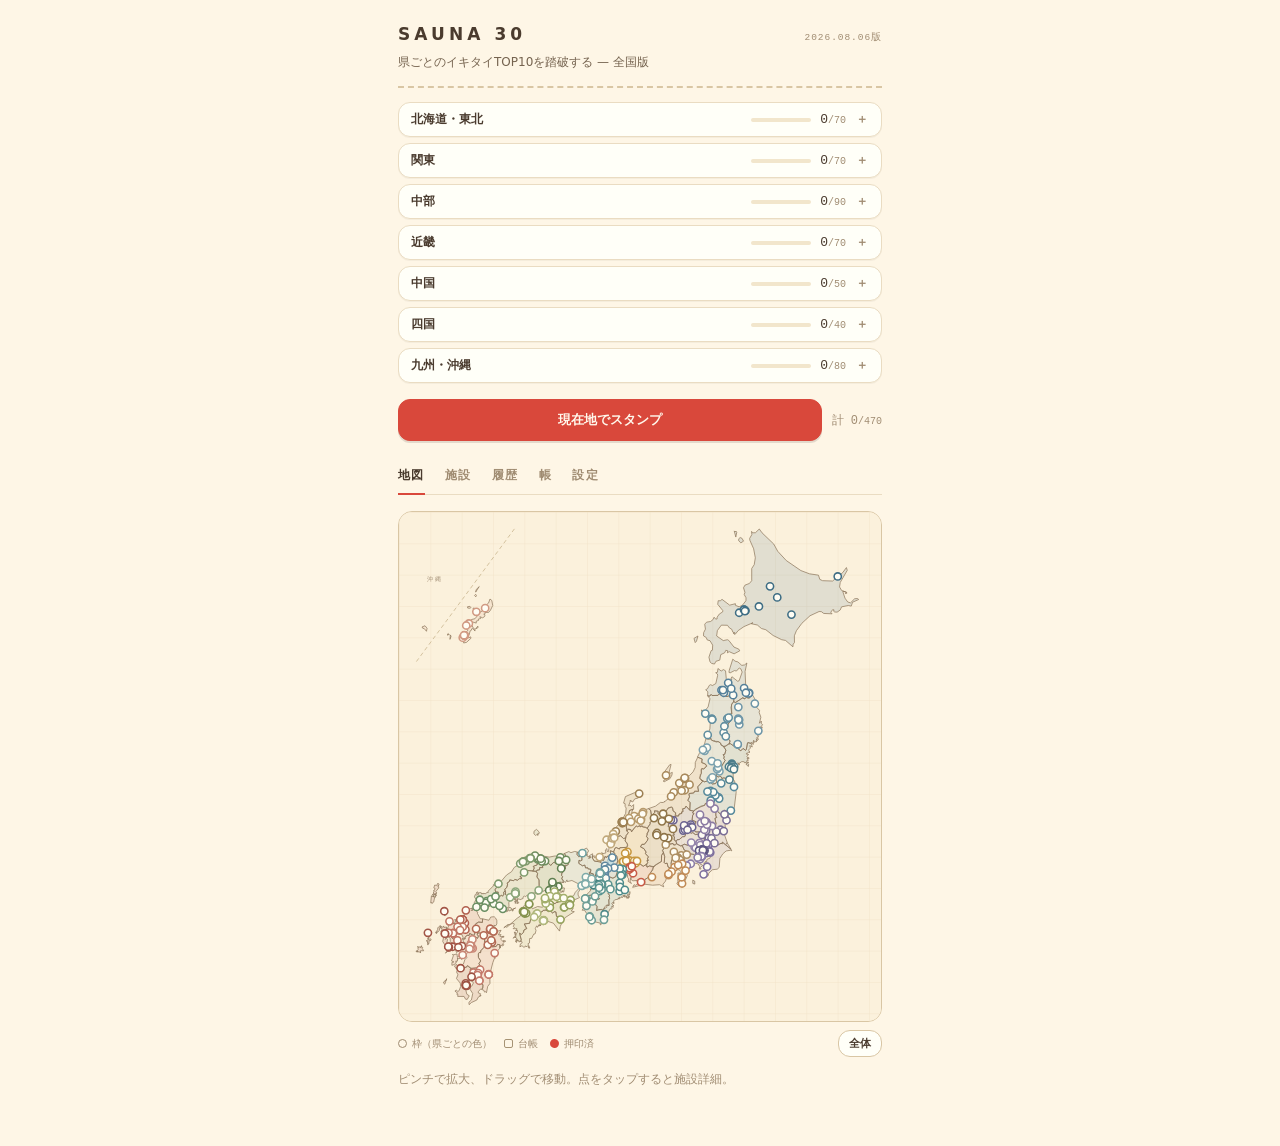
==== commit a9a4b04e: "判子帳：県鳥の隠し絵パズル・段階制覇・制覇証明書 押した判子を見返す場所が無く、470個押しても増えるのは数字だけだった。 御朱印帳の「後からめくる」体験と、道の駅スタンプラリーの段階的な達成を 持ち" ====
--- a/index.html
+++ b/index.html
@@ -108,6 +108,20 @@
   .pchip.gone img{opacity:.25;filter:grayscale(1)}
   .pchip button{position:absolute;top:-5px;right:-5px;width:20px;height:20px;border-radius:50%;
     border:1.5px solid var(--line2);background:var(--panel);color:var(--mid);font-size:12px;line-height:1;padding:0}
+  .bookbanner{background:#FFFBEF;border:2px solid #C7973F;border-radius:12px;padding:13px 15px;margin-bottom:12px;
+    color:#C7973F;font-weight:800;font-size:14px;letter-spacing:.08em;display:flex;justify-content:space-between;align-items:center}
+  .bookregion{display:flex;align-items:center;gap:9px;font-size:12px;font-weight:800;letter-spacing:.14em;
+    color:var(--muted);margin:20px 2px 8px;padding-bottom:6px;border-bottom:1.5px dashed var(--line2)}
+  .bookpref{background:var(--panel);border:1.5px solid var(--line);border-radius:13px;padding:10px 11px 11px;margin-bottom:10px;
+    box-shadow:0 1px 0 rgba(74,59,46,.05)}
+  .bookpref.done{border-color:#C7973F;background:#FFFDF6}
+  .bookhead{display:flex;align-items:baseline;gap:9px;margin-bottom:8px}
+  .bp-name{font-size:13.5px;font-weight:700}
+  .bp-n{font-size:12px;color:var(--mid)} .bp-n small{color:var(--muted);font-size:10px}
+  .bp-bird{font-size:11px;color:#C7973F;font-weight:700;margin-left:auto}
+  .certbtn{border:1.5px solid var(--line2);background:#FFFDF4;color:var(--mid);border-radius:999px;
+    font-size:10.5px;font-weight:700;padding:3px 10px;font-family:inherit}
+  .certbtn.gold{border-color:#C7973F;color:#C7973F;background:none}
   .card .body{flex:1;min-width:0}
   .card .name{font-size:14px;display:block;overflow:hidden;text-overflow:ellipsis;white-space:nowrap}
   .card .meta{font-family:ui-monospace,monospace;font-size:10px;color:var(--muted)}
@@ -122,6 +136,9 @@
   .empty{border:1.5px dashed var(--line2);border-radius:14px;padding:24px 18px;font-size:13px;color:var(--muted);line-height:1.85;background:var(--panel)}
   .eyebrow{font-size:10px;font-weight:700;letter-spacing:.18em;color:var(--muted)}
   .settext{font-size:12px;color:var(--mid);line-height:1.85;margin:8px 0 0}
+  .verrow{display:flex;justify-content:space-between;align-items:baseline;font-size:12px;
+    color:var(--mid);padding:6px 0;border-bottom:1px dashed var(--line)}
+  .verrow .mono{font-family:ui-monospace,monospace;font-size:11.5px;color:var(--text)}
   .spectbl{width:100%;border-collapse:collapse;font-size:11.5px;margin-top:9px}
   .spectbl th,.spectbl td{border:1px solid var(--line);padding:6px 6px;text-align:center;font-weight:400;color:var(--mid)}
   .spectbl th{background:#FBF1DC;font-size:10px;color:var(--muted);font-weight:700;letter-spacing:.02em}
@@ -206,6 +223,7 @@
     <button data-tab="map" class="on">地図</button>
     <button data-tab="list">施設</button>
     <button data-tab="log">履歴</button>
+    <button data-tab="book">帳</button>
     <button data-tab="set">設定</button>
   </nav>
 
@@ -234,6 +252,8 @@
   </div>
 
   <div class="pane" id="pane-log"><div id="logbox"></div></div>
+
+  <div class="pane" id="pane-book"><div id="bookbox"></div></div>
 
   <div class="pane" id="pane-set">
     <div class="eyebrow">利用する浴室</div>
@@ -251,6 +271,8 @@
     </div>
     <div style="border-top:1px solid var(--line);padding-top:16px;margin-top:22px">
       <div class="eyebrow">この版について</div>
+      <div class="verrow"><span>アプリ</span><span class="mono" id="appVer"></span></div>
+      <div class="verrow"><span>枠データ</span><span class="mono" id="dataVer"></span></div>
       <p class="settext" id="editionNote"></p>
     </div>
     <div style="border-top:1px solid var(--line);padding-top:16px;margin-top:22px">
@@ -270,6 +292,11 @@
 
 <script>
 "use strict";
+/* アプリのバージョン。ここだけ上げればService Workerのキャッシュ名も追従する
+   （登録URLに ?v= を付けて渡すので、sw.js側を手で書き換える必要はない）。
+   MAJOR=データ構造やlocalStorageの互換が変わる / MINOR=機能追加 / PATCH=修正 */
+const APP_VERSION = "1.1.0";
+/* 枠データの版。アプリのバージョンとは別物で、サウナイキタイのランキングを固定した日付を指す */
 const EDITION = "2026.08.06版";
 const REGIONS = [
   ["北海道・東北",["hokkaido","aomori","iwate","miyagi","akita","yamagata","fukushima"]],
@@ -943,6 +970,8 @@
 let openReg=null;
 function renderHeader(){
   document.getElementById("edition").textContent=EDITION;
+  document.getElementById("appVer").textContent="v"+APP_VERSION;
+  document.getElementById("dataVer").textContent=EDITION;
   document.getElementById("editionNote").textContent=
     "枠はサウナイキタイの都道府県別イキタイ数TOP10（"+EDITION+"）を固定したもの。更新時は新しい版として発行し、押したスタンプは消えません。台帳は枠外の施設を自由に記録する層です。現在の県パックは"+Object.keys(PREF).length+"都道府県の"+FRAME.length+"枠。営業時間・料金・スペックはこの版の時点でサウナイキタイに掲載されていた参考値です。";
   const st=stamped();
@@ -957,7 +986,7 @@
     }).join("");
     return `<div class="regbox">
       <button class="reghead" data-r="${esc(name)}" aria-expanded="${open}">
-        <span>${name}</span>
+        <span>${name}${conqueredRegion(name)?'<span class="seihamark">制覇</span>':""}</span>
         <span class="bar"><div style="width:${(rtot?n/rtot*100:0).toFixed(1)}%;background:${PREF[keys[0]].color}"></div></span>
         <span class="num">${n}<small>/${rtot}</small></span>
         <span class="cv">${open?"−":"＋"}</span>
@@ -1235,7 +1264,245 @@
   fillPhotos(box);
 }
 
-function renderAll(){ renderHeader(); renderMap(); renderList(); renderLog(); }
+/* ---------- 判子帳（パズル式・県鳥の隠し絵） ---------- */
+/* 絵柄は各県の県鳥（公式）。制覇するまで何の絵かは伏せる */
+const BIRDS={
+  hokkaido:{n:"タンチョウ",c:["#F3EFE6","#FFFFFF","#C75B47"],f:"crane"},
+  aomori:{n:"ハクチョウ",c:["#F3EFE6","#FFFFFF","#D9A441"],f:"swan"},
+  iwate:{n:"キジ",c:["#5E7A52","#8A5A3B","#C75B47"],f:"crest"},
+  miyagi:{n:"マガン",c:["#8B7B66","#C9BBA4","#D9A441"],f:""},
+  akita:{n:"ヤマドリ",c:["#A2593B","#D9B08A","#8A5A3B"],f:"tail"},
+  yamagata:{n:"オシドリ",c:["#B26049","#E8D9B8","#C75B47"],f:"crest"},
+  fukushima:{n:"キビタキ",c:["#4A3B2E","#E8B93A","#4A3B2E"],f:""},
+  ibaraki:{n:"ヒバリ",c:["#B39B72","#E5D6B4","#8A5A3B"],f:"crest"},
+  tochigi:{n:"オオルリ",c:["#4A6FA0","#F0EADC","#4A3B2E"],f:""},
+  gunma:{n:"ヤマドリ",c:["#A2593B","#D9B08A","#8A5A3B"],f:"tail"},
+  saitama:{n:"シラコバト",c:["#D9D0C2","#F0EADC","#8A8378"],f:""},
+  chiba:{n:"ホオジロ",c:["#9A6B44","#E5D6B4","#4A3B2E"],f:""},
+  tokyo:{n:"ユリカモメ",c:["#EDEAE2","#FFFFFF","#C75B47"],f:""},
+  kanagawa:{n:"カモメ",c:["#E5E2D8","#FFFFFF","#D9A441"],f:""},
+  niigata:{n:"トキ",c:["#F0DAD3","#F7EDE8","#C75B47"],f:"long"},
+  toyama:{n:"ライチョウ",c:["#E8E4DA","#FFFFFF","#4A3B2E"],f:"round"},
+  ishikawa:{n:"イヌワシ",c:["#6B5240","#9A7B5C","#D9A441"],f:"sharp"},
+  fukui:{n:"ツグミ",c:["#8B7358","#E5D6B4","#8A5A3B"],f:""},
+  yamanashi:{n:"ウグイス",c:["#8A8F5C","#E8E4C9","#8A5A3B"],f:""},
+  nagano:{n:"ライチョウ",c:["#E8E4DA","#FFFFFF","#4A3B2E"],f:"round"},
+  gifu:{n:"ライチョウ",c:["#E8E4DA","#FFFFFF","#4A3B2E"],f:"round"},
+  shizuoka:{n:"サンコウチョウ",c:["#4A4A6B","#C9C2E0","#5E88A0"],f:"tail"},
+  aichi:{n:"コノハズク",c:["#9A8265","#D9CBB0","#D9A441"],f:"owl"},
+  mie:{n:"シロチドリ",c:["#DCD5C6","#FFFFFF","#4A3B2E"],f:""},
+  shiga:{n:"カイツブリ",c:["#7A5C48","#C9B08A","#4A3B2E"],f:"round"},
+  kyoto:{n:"オオミズナギドリ",c:["#7B8794","#E8E9EA","#8A8378"],f:"long"},
+  osaka:{n:"モズ",c:["#B08A5C","#E5D6B4","#4A3B2E"],f:"sharp"},
+  hyogo:{n:"コウノトリ",c:["#EDEAE2","#FFFFFF","#C75B47"],f:"crane"},
+  nara:{n:"コマドリ",c:["#B2604F","#E8C9A4","#8A5A3B"],f:""},
+  wakayama:{n:"メジロ",c:["#93A05A","#E8E4C9","#4A3B2E"],f:"ring"},
+  tottori:{n:"オシドリ",c:["#B26049","#E8D9B8","#C75B47"],f:"crest"},
+  shimane:{n:"ハクチョウ",c:["#F3EFE6","#FFFFFF","#D9A441"],f:"swan"},
+  okayama:{n:"キジ",c:["#5E7A52","#8A5A3B","#C75B47"],f:"crest"},
+  hiroshima:{n:"アビ",c:["#5C5C66","#E8E9EA","#4A3B2E"],f:"long"},
+  yamaguchi:{n:"ナベヅル",c:["#8B8B8B","#D9D9D9","#C75B47"],f:"crane"},
+  tokushima:{n:"シラサギ",c:["#F3EFE6","#FFFFFF","#D9A441"],f:"crane"},
+  kagawa:{n:"ホトトギス",c:["#7B8794","#E5E2D8","#D9A441"],f:""},
+  ehime:{n:"コマドリ",c:["#B2604F","#E8C9A4","#8A5A3B"],f:""},
+  kochi:{n:"ヤイロチョウ",c:["#5E8B5E","#E8D44D","#C75B47"],f:""},
+  fukuoka:{n:"ウグイス",c:["#8A8F5C","#E8E4C9","#8A5A3B"],f:""},
+  saga:{n:"カササギ",c:["#3E3A44","#FFFFFF","#4A3B2E"],f:"tail"},
+  nagasaki:{n:"オシドリ",c:["#B26049","#E8D9B8","#C75B47"],f:"crest"},
+  kumamoto:{n:"ヒバリ",c:["#B39B72","#E5D6B4","#8A5A3B"],f:"crest"},
+  oita:{n:"メジロ",c:["#93A05A","#E8E4C9","#4A3B2E"],f:"ring"},
+  miyazaki:{n:"コシジロヤマドリ",c:["#A2593B","#F0EADC","#8A5A3B"],f:"tail"},
+  kagoshima:{n:"ルリカケス",c:["#4A5E8B","#B2604F","#4A3B2E"],f:""},
+  okinawa:{n:"ノグチゲラ",c:["#7A4A3B","#D9B08A","#4A3B2E"],f:"sharp"},
+};
+const PREF_KEYS=Object.keys(PREF);
+/* 県鳥キャラ（丸い手描き風）。scale/座標は280x160のシーン内で使う */
+function birdChar(b,x,y,s,inWater){
+  const [c1,c2,c3]=b.c, f=b.f;
+  let g=`<g transform="translate(${x},${y}) scale(${s})">`;
+  if(f==="crane"||f==="swan") g+=`<path d="M-2,-30 C-14,-30 -16,-16 -14,-6 L14,-4 C18,-14 12,-28 2,-32 C0,-40 6,-44 2,-46 C-6,-48 -8,-38 -8,-34" fill="${c1}" stroke="#4A3B2E" stroke-width="1.6"/>
+    <circle cx="-4" cy="-42" r="5.5" fill="${c1}" stroke="#4A3B2E" stroke-width="1.6"/>
+    <path d="M-9,-43 L-16,-41 L-9,-39 Z" fill="${c3}" stroke="#4A3B2E" stroke-width="1"/>
+    <circle cx="-5.5" cy="-43" r="1.1" fill="#4A3B2E"/>`;
+  else{
+    g+=`<ellipse cx="0" cy="${inWater?-8:-14}" rx="15" ry="${f==="round"?14:13}" fill="${c1}" stroke="#4A3B2E" stroke-width="1.6"/>
+    <ellipse cx="0" cy="${inWater?-5:-10}" rx="9" ry="${inWater?6:8}" fill="${c2}"/>
+    <circle cx="0" cy="${inWater?-22:-28}" r="9" fill="${c1}" stroke="#4A3B2E" stroke-width="1.6"/>`;
+    const hy=inWater?-22:-28;
+    if(f==="owl") g+=`<path d="M-8,${hy-6} L-11,${hy-12} L-4,${hy-8} Z M8,${hy-6} L11,${hy-12} L4,${hy-8} Z" fill="${c1}" stroke="#4A3B2E" stroke-width="1.3"/>
+      <circle cx="-3.5" cy="${hy-1}" r="3" fill="${c2}"/><circle cx="3.5" cy="${hy-1}" r="3" fill="${c2}"/>`;
+    if(f==="crest") g+=`<path d="M-2,${hy-8} C-4,${hy-14} 2,${hy-15} 1,${hy-9} C4,${hy-13} 6,${hy-11} 3,${hy-7} Z" fill="${c3}" stroke="#4A3B2E" stroke-width="1"/>`;
+    if(f==="ring") g+=`<circle cx="-3.5" cy="${hy-1}" r="2.6" fill="none" stroke="#FFFFFF" stroke-width="1.4"/><circle cx="3.5" cy="${hy-1}" r="2.6" fill="none" stroke="#FFFFFF" stroke-width="1.4"/>`;
+    g+=`<circle cx="-3.5" cy="${hy-1}" r="1.2" fill="#4A3B2E"/><circle cx="3.5" cy="${hy-1}" r="1.2" fill="#4A3B2E"/>
+    <path d="M-1.6,${hy+2.5} L${f==="long"?-9:f==="sharp"?-7:-5.5},${hy+4} L-1.6,${hy+5.5} Z" fill="${c3}" stroke="#4A3B2E" stroke-width="0.9"/>
+    <circle cx="-6" cy="${hy+3.8}" r="1.6" fill="#E8A598" opacity="0.55"/><circle cx="6" cy="${hy+3.8}" r="1.6" fill="#E8A598" opacity="0.55"/>`;
+    if(!inWater) g+=`<ellipse cx="-7" cy="-13" rx="4.5" ry="7" fill="${c1}" stroke="#4A3B2E" stroke-width="1.2" transform="rotate(14 -7 -13)"/>`;
+    if(f==="tail"&&!inWater) g+=`<path d="M12,-16 C22,-20 27,-14 24,-8 L13,-10 Z" fill="${c3}" stroke="#4A3B2E" stroke-width="1.2"/>`;
+    if(!inWater) g+=`<path d="M-4,-1 L-4,3 M4,-1 L4,3" stroke="${c3}" stroke-width="1.8" stroke-linecap="round"/>`;
+  }
+  /* サウナハット（アイコンのキャラと同じ世界観） */
+  const hy2=(f==="crane"||f==="swan")?-46:(inWater?-22:-28);
+  g+=`<path d="M-7,${hy2-6} C-6,${hy2-14} 6,${hy2-14} 7,${hy2-6} Z" fill="#F0EADC" stroke="#4A3B2E" stroke-width="1.3"/>
+      <circle cx="0" cy="${hy2-13}" r="1.4" fill="#C75B47"/></g>`;
+  return g;
+}
+const steam=(x,y,s)=>`<path d="M${x},${y} c-3,-5 3,-8 0,-13 c-3,-5 3,-8 0,-12" fill="none" stroke="#B9A88C" stroke-width="${1.6*s}" stroke-linecap="round" opacity="0.7"/>`;
+/* 4シーン：サウナ室 / 水風呂 / 外気浴 / 露天風呂（県ごとに固定で割り当て） */
+function artSVG(pref){
+  const b=BIRDS[pref], sc=PREF_KEYS.indexOf(pref)%4;
+  let s=`<rect width="280" height="160" fill="#FBF1DC"/>`;
+  if(sc===0){ /* サウナ室 */
+    for(let i=0;i<5;i++) s+=`<line x1="0" y1="${20+i*30}" x2="280" y2="${20+i*30}" stroke="#E2CDA4" stroke-width="2"/>`;
+    s+=`<rect x="20" y="98" width="150" height="12" rx="3" fill="#D9B678" stroke="#8A5A3B" stroke-width="1.6"/>
+        <rect x="30" y="110" width="10" height="30" fill="#C9A45C" stroke="#8A5A3B" stroke-width="1.4"/>
+        <rect x="150" y="110" width="10" height="30" fill="#C9A45C" stroke="#8A5A3B" stroke-width="1.4"/>
+        <rect x="200" y="86" width="52" height="54" rx="4" fill="#8A8378" stroke="#4A3B2E" stroke-width="1.6"/>
+        <ellipse cx="226" cy="92" rx="20" ry="7" fill="#6B6560"/>
+        <circle cx="216" cy="90" r="4" fill="#5C5650"/><circle cx="228" cy="88" r="4.5" fill="#5C5650"/><circle cx="238" cy="91" r="4" fill="#5C5650"/>
+        ${steam(220,80,1)}${steam(236,78,1)}
+        <ellipse cx="66" cy="122" rx="13" ry="6" fill="#C9A45C" stroke="#8A5A3B" stroke-width="1.4"/>
+        <line x1="76" y1="118" x2="90" y2="104" stroke="#8A5A3B" stroke-width="2.4" stroke-linecap="round"/>`
+      +birdChar(b,100,100,1.15,false)+steam(120,60,1);
+  }else if(sc===1){ /* 水風呂 */
+    for(let i=0;i<10;i++) for(let j=0;j<4;j++) s+=`<rect x="${i*28+1}" y="${j*22+1}" width="26" height="20" fill="none" stroke="#DCE8E8" stroke-width="1.2"/>`;
+    s+=`<rect x="40" y="92" width="200" height="52" rx="10" fill="#9FC4CC" stroke="#5E88A0" stroke-width="2"/>
+        <path d="M52,104 q14,-7 28,0 t28,0 t28,0 t28,0 t28,0 t28,0" fill="none" stroke="#E8F2F4" stroke-width="2.4" stroke-linecap="round"/>
+        <circle cx="200" cy="118" r="3" fill="none" stroke="#E8F2F4" stroke-width="1.4"/>
+        <circle cx="216" cy="128" r="2" fill="none" stroke="#E8F2F4" stroke-width="1.2"/>`
+      +birdChar(b,120,116,1.15,true)
+      +`<text x="252" y="88" font-size="13" fill="#5E88A0" font-weight="700">冷</text>`;
+  }else if(sc===2){ /* 外気浴 */
+    s+=`<circle cx="234" cy="34" r="16" fill="#E8C46B" opacity="0.85"/>
+        <path d="M20,40 q12,-8 24,0 M36,52 q12,-8 24,0" fill="none" stroke="#D9CBB0" stroke-width="2.4" stroke-linecap="round"/>
+        <line x1="0" y1="140" x2="280" y2="140" stroke="#B9A88C" stroke-width="2"/>
+        <path d="M60,140 L84,96 L150,96 L150,140 M84,96 L84,140" fill="none" stroke="#8A5A3B" stroke-width="2.6" stroke-linejoin="round"/>
+        <line x1="84" y1="96" x2="150" y2="118" stroke="#C9A45C" stroke-width="5" stroke-linecap="round"/>
+        <path d="M226,140 c0,-22 -12,-26 -10,-40 M226,140 c0,-16 10,-22 8,-34 M226,140 c-1,-12 -3,-18 0,-28" fill="none" stroke="#7E9A6C" stroke-width="2.2" stroke-linecap="round"/>
+        <path d="M160,60 q14,-8 28,0 M170,74 q12,-7 24,0" fill="none" stroke="#C9B58F" stroke-width="1.8" stroke-linecap="round"/>`
+      +birdChar(b,108,104,1.1,false);
+  }else{ /* 露天風呂 */
+    s+=`<rect width="280" height="160" fill="#3E3A44" opacity="0.14"/>
+        <circle cx="236" cy="30" r="13" fill="#E8D9A4"/><circle cx="231" cy="27" r="11" fill="#FBF1DC" opacity="0.55"/>
+        <circle cx="196" cy="22" r="1.6" fill="#E8D9A4"/><circle cx="214" cy="44" r="1.2" fill="#E8D9A4"/><circle cx="252" cy="54" r="1.4" fill="#E8D9A4"/>
+        <path d="M14,146 q10,-18 26,-10 q4,-14 20,-10 q16,-6 22,4 l150,0 q14,-4 20,6 l14,4 l0,10 l-252,0 Z" fill="#8A8378" stroke="#4A3B2E" stroke-width="1.8"/>
+        <ellipse cx="150" cy="132" rx="92" ry="14" fill="#A8C4B8" stroke="#5E8B7E" stroke-width="1.8"/>
+        <path d="M80,130 q12,-5 24,0 t24,0 t24,0 t24,0 t24,0" fill="none" stroke="#E4F0EA" stroke-width="2" stroke-linecap="round"/>
+        ${steam(110,112,1.1)}${steam(190,110,1.1)}
+        <path d="M30,96 c2,-26 -4,-34 -2,-52 M38,96 c1,-18 6,-30 4,-44" fill="none" stroke="#7E9A6C" stroke-width="2.4" stroke-linecap="round"/>`
+      +birdChar(b,150,128,1.1,true);
+  }
+  return s;
+}
+/* 判子帳：10ピースのパズル。押した枠のピースだけ絵がめくれる（枠外ピースは最初から開く） */
+function puzzleSVG(pref){
+  const st=stamped(), frames=FRAME.filter(f=>f.pref===pref).sort((a,b)=>a.rank-b.rank);
+  const done=conquered(pref);
+  let s=`<svg viewBox="0 0 280 160" style="width:100%;display:block;border-radius:9px;background:#FBF1DC">`;
+  s+=artSVG(pref);
+  frames.forEach((f,i)=>{
+    const open=st.has(f.id)||!bathOK(f);
+    if(open) return;
+    const x=(i%5)*56, y=Math.floor(i/5)*80;
+    s+=`<g><rect x="${x}" y="${y}" width="56" height="80" fill="#F2E6CC"/>
+      <rect x="${x+1}" y="${y+1}" width="54" height="78" fill="none" stroke="#E0CFA8" stroke-width="1.2" stroke-dasharray="3 3"/>
+      <text x="${x+28}" y="${y+45}" text-anchor="middle" font-size="12" fill="#C9B58F" font-weight="700">${sealText(f)}</text></g>`;
+  });
+  /* ピースの継ぎ目 */
+  s+=`<g stroke="#4A3B2E" stroke-width="0.5" opacity="0.18">`;
+  for(let i=1;i<5;i++) s+=`<line x1="${i*56}" y1="0" x2="${i*56}" y2="160"/>`;
+  s+=`<line x1="0" y1="80" x2="280" y2="80"/></g>`;
+  if(done) s+=`<g opacity="0.92" transform="rotate(-9 244 128)">
+    <circle cx="244" cy="128" r="21" fill="none" stroke="#C7973F" stroke-width="3"/>
+    <text x="244" y="136" text-anchor="middle" font-size="21" font-weight="800" fill="#C7973F" font-family="'Hiragino Mincho ProN','Yu Mincho',serif">制</text></g>`;
+  s+=`</svg>`;
+  return s;
+}
+const conqueredRegion=name=>{const ks=regKeys(name);return ks.length>0&&ks.every(conquered);};
+const conqueredAll=()=>PREF_KEYS.every(conquered);
+function renderBook(){
+  const st=stamped();
+  let h="";
+  if(conqueredAll()) h+=`<div class="bookbanner">全国制覇 — 四十七都道府県 満願
+    <button class="certbtn gold" onclick="window.__cert('nation','全国')">証明書</button></div>`;
+  else h+=`<p class="settext" style="margin:2px 0 10px">判子を押すとその県の絵が一枚ずつめくれます。全部集まると絵が開きます（何の絵かは開けてのお楽しみ）。</p>`;
+  for(const [name,keys] of REGIONS){
+    const rdone=conqueredRegion(name);
+    h+=`<div class="bookregion"><span>${name}</span>${rdone?'<span class="seihamark">地方制覇</span>':""}
+        ${rdone?`<button class="certbtn" onclick="window.__cert('region','${esc(name)}')">証明書</button>`:""}</div>`;
+    for(const k of keys){
+      const fs=framesOf(k), n=fs.filter(f=>st.has(f.id)).length, done=conquered(k);
+      h+=`<div class="bookpref${done?" done":""}">
+        <div class="bookhead">
+          <span class="bp-name">${PREF[k].label}</span>
+          <span class="mono bp-n">${n}<small>/${fs.length}</small></span>
+          ${done?`<span class="bp-bird">${esc(BIRDS[k].n)}</span><button class="certbtn" onclick="window.__cert('pref','${k}')">証明書</button>`
+                :`<span class="bp-bird mono" style="opacity:.55">？？？</span>`}
+        </div>
+        ${puzzleSVG(k)}
+      </div>`;
+    }
+  }
+  document.getElementById("bookbox").innerHTML=h;
+}
+/* ---------- 制覇証明書（PNG保存できる） ---------- */
+function certDate(keys){
+  /* 制覇が確定した日＝対象の枠の中で最後に初押印された日 */
+  const st=new Map();
+  for(const v of [...state.visits].reverse()){ if(!st.has(v.facilityId)) st.set(v.facilityId,v.date); }
+  let d="";
+  for(const k of keys) for(const f of framesOf(k)){ const x=st.get(f.id); if(x&&x>d) d=x; }
+  return d||today();
+}
+function certSVG(kind,key){
+  const keys = kind==="pref"?[key] : kind==="region"?regKeys(key) : PREF_KEYS;
+  const title = kind==="pref"?PREF[key].label+"県" : kind==="region"?key+"地方" : "全国四十七都道府県";
+  const seals = keys.flatMap(k=>framesOf(k));
+  const cols = seals.length>60?12:seals.length>20?10:5;
+  const rows=Math.ceil(seals.length/cols);
+  const W=560, gridTop=250, cell=(W-100)/cols, H=gridTop+rows*cell+150;
+  let s=`<svg xmlns="http://www.w3.org/2000/svg" viewBox="0 0 ${W} ${H}" width="${W}" height="${H}"><rect width="${W}" height="${H}" fill="#FEF6E6"/>
+    <rect x="14" y="14" width="${W-28}" height="${H-28}" fill="none" stroke="#C7973F" stroke-width="3"/>
+    <rect x="22" y="22" width="${W-44}" height="${H-44}" fill="none" stroke="#C7973F" stroke-width="1"/>
+    <text x="${W/2}" y="86" text-anchor="middle" font-size="30" font-weight="800" fill="#4A3B2E" font-family="'Hiragino Mincho ProN','Yu Mincho',serif" letter-spacing="10">制覇之証</text>
+    <text x="${W/2}" y="140" text-anchor="middle" font-size="24" font-weight="700" fill="#C75B47" font-family="'Hiragino Mincho ProN','Yu Mincho',serif" letter-spacing="4">${title}</text>
+    <text x="${W/2}" y="178" text-anchor="middle" font-size="13" fill="#8A7358">サウナイキタイ都道府県別TOP10 ${seals.length}湯 満了</text>
+    <text x="${W/2}" y="204" text-anchor="middle" font-size="13" fill="#8A7358" font-family="ui-monospace,monospace">${certDate(keys)}</text>`;
+  seals.forEach((f,i)=>{
+    const x=50+(i%cols)*cell+cell/2, y=gridTop+Math.floor(i/cols)*cell+cell/2, r=cell*0.38;
+    s+=`<g transform="rotate(${(i%7-3)*3} ${x} ${y})"><circle cx="${x}" cy="${y}" r="${r}" fill="none" stroke="#D9483B" stroke-width="2"/>
+      <text x="${x}" y="${y+r*0.38}" text-anchor="middle" font-size="${r*0.95}" font-weight="800" fill="#D9483B" font-family="'Hiragino Mincho ProN','Yu Mincho',serif">${sealText(f)}</text></g>`;
+  });
+  s+=`<g transform="rotate(-9 ${W-96} ${H-92})"><circle cx="${W-96}" cy="${H-92}" r="42" fill="none" stroke="#C7973F" stroke-width="5"/>
+    <text x="${W-96}" y="${H-78}" text-anchor="middle" font-size="40" font-weight="800" fill="#C7973F" font-family="'Hiragino Mincho ProN','Yu Mincho',serif">制</text></g>
+    <text x="50" y="${H-64}" font-size="12" fill="#8A7358">SAUNA 30 — ${esc(EDITION)}</text></svg>`;
+  return s;
+}
+window.__cert=(kind,key)=>{
+  const svg=certSVG(kind,key);
+  const disp=svg.replace(/width="\d+" height="\d+"/,'style="width:100%;height:auto;display:block"');
+  openSheet(sheetHead("制覇証明書")+`
+    <div style="border:1.5px solid var(--line);border-radius:12px;overflow:hidden">${disp}</div>
+    <button class="btn primary" style="width:100%;margin-top:14px" id="certSave">画像として保存</button>`);
+  document.getElementById("certSave").addEventListener("click",()=>{
+    const blob=new Blob([svg],{type:"image/svg+xml;charset=utf-8"});
+    const url=URL.createObjectURL(blob);
+    const img=new Image();
+    img.onload=()=>{
+      const c=document.createElement("canvas");
+      c.width=img.width*2; c.height=img.height*2;
+      c.getContext("2d").drawImage(img,0,0,c.width,c.height);
+      URL.revokeObjectURL(url);
+      const a=document.createElement("a");
+      a.href=c.toDataURL("image/png");
+      a.download=`sauna30-制覇之証-${kind==="pref"?PREF[key].label:key==="全国"?"全国":key}.png`;
+      a.click();
+      notify("証明書を保存しました");
+    };
+    img.onerror=()=>{ URL.revokeObjectURL(url); notify("画像の生成に失敗しました。","err"); };
+    img.src=url;
+  });
+};
+function renderAll(){ renderHeader(); renderMap(); renderList(); renderLog(); renderBook(); }
 
 /* ---------- シート ---------- */
 const overlay=document.getElementById("overlay"), sheetEl=document.getElementById("sheet");
@@ -1621,7 +1888,8 @@
 });
 
 renderAll();
-if ("serviceWorker" in navigator) navigator.serviceWorker.register("./sw.js").catch(()=>{});
+/* ?v= を付けるとURLが変わるのでブラウザがsw.jsを取り直し、キャッシュ名もそのバージョンになる */
+if ("serviceWorker" in navigator) navigator.serviceWorker.register("./sw.js?v="+APP_VERSION).catch(()=>{});
 </script>
 </body>
 </html>
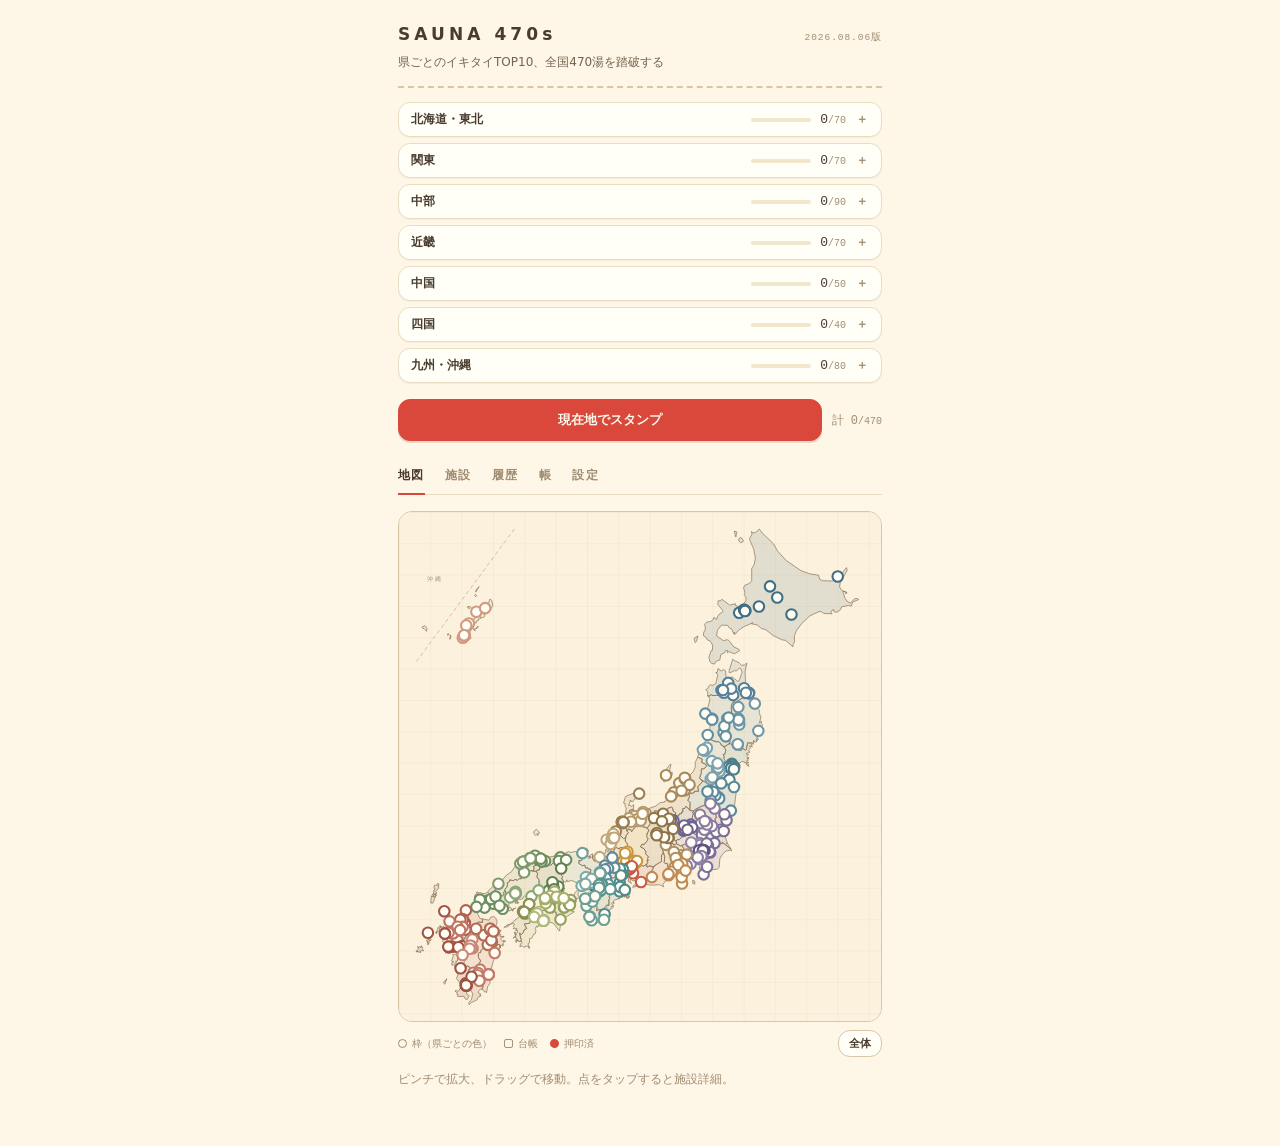
==== commit 681d6c43: "Sauna470sに改名し、地図の判子をズームで育つ大きさに ## 改名（表示のみ） 全国470湯になったため SAUNA 30 から Sauna470s へ。タイトル・ヘッダー・ manifest・" ====
--- a/index.html
+++ b/index.html
@@ -8,7 +8,7 @@
 <meta name="apple-mobile-web-app-status-bar-style" content="default">
 <link rel="manifest" href="./manifest.json">
 <link rel="apple-touch-icon" href="./apple-touch-icon.png">
-<title>SAUNA 30</title>
+<title>Sauna470s</title>
 <style>
   :root{
     --ground:#FEF6E6; --panel:#FFFFF8; --line:#EADCC2; --line2:#D9C6A4;
@@ -206,8 +206,8 @@
 <body>
 <div class="wrap">
   <header>
-    <div class="hrow"><h1>SAUNA&nbsp;30</h1><span class="mono edition" id="edition"></span></div>
-    <p class="sub">県ごとのイキタイTOP10を踏破する — 全国版</p>
+    <div class="hrow"><h1>SAUNA&nbsp;470s</h1><span class="mono edition" id="edition"></span></div>
+    <p class="sub">県ごとのイキタイTOP10、全国470湯を踏破する</p>
   </header>
 
   <div class="reglist" id="prefgrid"></div>
@@ -241,6 +241,8 @@
   </div>
 
   <div class="pane" id="pane-list">
+    <input class="input" id="q" type="search" placeholder="施設名・市区町村・県名で検索"
+      style="margin-bottom:10px;font-size:14px;padding:9px 12px" autocomplete="off">
     <div class="seg" id="seg">
       <button data-s="frame" class="on" id="segFrame">枠</button>
       <button data-s="free">台帳</button>
@@ -295,7 +297,7 @@
 /* アプリのバージョン。ここだけ上げればService Workerのキャッシュ名も追従する
    （登録URLに ?v= を付けて渡すので、sw.js側を手で書き換える必要はない）。
    MAJOR=データ構造やlocalStorageの互換が変わる / MINOR=機能追加 / PATCH=修正 */
-const APP_VERSION = "1.1.0";
+const APP_VERSION = "1.4.0";
 /* 枠データの版。アプリのバージョンとは別物で、サウナイキタイのランキングを固定した日付を指す */
 const EDITION = "2026.08.06版";
 const REGIONS = [
@@ -856,7 +858,9 @@
 })();
 const save = () => { try { localStorage.setItem(KEY, JSON.stringify(state)); } catch(e){ notify("保存に失敗しました。","err"); } };
 
-let tab="map", seg="frame", prefFilter="all", regFilter="all", lastPos=null;
+let tab="map", seg="frame", prefFilter="all", regFilter="all", lastPos=null, listQ="";
+/* 検索用の正規化：小文字化＋カタカナ→ひらがな（「らかん」で「ラカン」に当たるように） */
+const kana=s=>s.toLowerCase().replace(/[ァ-ヶ]/g,c=>String.fromCharCode(c.charCodeAt(0)-0x60));
 const REG_OF={}; for(const [rn,ks] of REGIONS) for(const k of ks) REG_OF[k]=rn;
 const regKeys=n=>(REGIONS.find(r=>r[0]===n)||[null,[]])[1];
 /* 利用する浴室（男/女）。男性専用53枠・女性専用2枠があるため、分母と県制覇の判定を各自に合わせる。
@@ -1064,8 +1068,13 @@
   }
   s+=`<text x="${(okiBox[0]+4).toFixed(1)}" y="${(okiBox[1]-5).toFixed(1)}" font-size="${(5*Math.min(1,zf)).toFixed(2)}" letter-spacing="1.5" fill="#A08C72">沖縄</text>`;
   const z=v=>+(v*zf).toFixed(2);
+  /* 判子の倍率。従来は画面サイズ一定（＝拡大しても極小のまま）だったが、
+     全国表示でも一回り大きく、ズームするほど育って「岐2」の字が読める大きさにする */
+  const zoom=W/view.w;
+  const mk=Math.min(3.3, 1.45*Math.pow(zoom,0.4));
+  const zm=v=>+(v*zf*mk).toFixed(2);
   /* 470枠あるので全国表示ではタップ判定を絞る（重なり誤爆対策。拡大すれば元の広さ） */
-  const hitR=z(zf>0.6?6.5:11);
+  const hitR=zm(zf>0.6?5:9);
   if(lastPos && onMap(lastPos)){
     s+=`<circle cx="${px(lastPos).toFixed(1)}" cy="${py(lastPos).toFixed(1)}" r="${z(3)}" fill="none" stroke="#6F9A63" stroke-width="${z(1)}"/><circle cx="${px(lastPos).toFixed(1)}" cy="${py(lastPos).toFixed(1)}" r="${z(1.2)}" fill="#6F9A63"/>`;
   }
@@ -1073,28 +1082,28 @@
   for(const f of state.userFacilities){
     if(!onMap(f)) continue;
     const on=st.has(f.id), x=px(f), y=py(f);
-    s+=`<g data-id="${f.id}" style="cursor:pointer"><rect x="${(x-z(6)).toFixed(1)}" y="${(y-z(6)).toFixed(1)}" width="${z(12)}" height="${z(12)}" fill="transparent"/>`;
+    s+=`<g data-id="${f.id}" style="cursor:pointer"><rect x="${(x-zm(6)).toFixed(1)}" y="${(y-zm(6)).toFixed(1)}" width="${zm(12)}" height="${zm(12)}" fill="transparent"/>`;
     s+= on
       ? `<g filter="url(#mrough)" opacity="0.92" transform="rotate(-8 ${x.toFixed(1)} ${y.toFixed(1)})">
-           <rect x="${(x-z(3.1)).toFixed(1)}" y="${(y-z(3.1)).toFixed(1)}" width="${z(6.2)}" height="${z(6.2)}" rx="${z(0.8)}" fill="#D9483B"/>
-           <rect x="${(x-z(1.9)).toFixed(1)}" y="${(y-z(1.9)).toFixed(1)}" width="${z(3.8)}" height="${z(3.8)}" fill="none" stroke="#FEF6E6" stroke-width="${z(0.5)}"/>
+           <rect x="${(x-zm(3.1)).toFixed(1)}" y="${(y-zm(3.1)).toFixed(1)}" width="${zm(6.2)}" height="${zm(6.2)}" rx="${zm(0.8)}" fill="#D9483B"/>
+           <rect x="${(x-zm(1.9)).toFixed(1)}" y="${(y-zm(1.9)).toFixed(1)}" width="${zm(3.8)}" height="${zm(3.8)}" fill="none" stroke="#FEF6E6" stroke-width="${zm(0.5)}"/>
          </g>`
-      : `<rect x="${(x-z(2.5)).toFixed(1)}" y="${(y-z(2.5)).toFixed(1)}" width="${z(5)}" height="${z(5)}" fill="#FFFDF4" stroke="#A08C72" stroke-width="${z(1.1)}"/>`;
+      : `<rect x="${(x-zm(2.5)).toFixed(1)}" y="${(y-zm(2.5)).toFixed(1)}" width="${zm(5)}" height="${zm(5)}" fill="#FFFDF4" stroke="#A08C72" stroke-width="${zm(1.1)}"/>`;
     s+=`</g>`;
   }
-  // 枠施設（丸＝朱印）。判子の字は拡大時のみ（全国表示だと潰れて読めない）
-  const showSeal = zf<=0.55;
+  // 枠施設（丸＝朱印）。少しズームすれば「岐2」の字が読める大きさまで判子が育つ
+  const showSeal = zoom>=1.8;
   for(const f of FRAME){
     const col=PREF[f.pref].color, on=st.has(f.id), x=px(f), y=py(f), ok=bathOK(f);
     s+=`<g data-id="${f.id}" style="cursor:pointer"><circle cx="${x.toFixed(1)}" cy="${y.toFixed(1)}" r="${hitR}" fill="transparent"/>`;
     s+= on
       ? `<g filter="url(#mrough)" opacity="0.92">
-           <circle cx="${x.toFixed(1)}" cy="${y.toFixed(1)}" r="${z(4.6)}" fill="#D9483B"/>
+           <circle cx="${x.toFixed(1)}" cy="${y.toFixed(1)}" r="${zm(4.6)}" fill="#D9483B"/>
            ${showSeal
-             ? `<text x="${x.toFixed(1)}" y="${(y+z(1.9)).toFixed(1)}" text-anchor="middle" font-size="${z(4.4)}" font-weight="800" fill="#FEF6E6" font-family="'Hiragino Mincho ProN','Yu Mincho',serif">${sealText(f)}</text>`
-             : `<circle cx="${x.toFixed(1)}" cy="${y.toFixed(1)}" r="${z(2.9)}" fill="none" stroke="#FEF6E6" stroke-width="${z(0.55)}"/>`}
+             ? `<text x="${x.toFixed(1)}" y="${(y+zm(1.7)).toFixed(1)}" text-anchor="middle" font-size="${zm(4)}" font-weight="800" fill="#FEF6E6" font-family="'Hiragino Mincho ProN','Yu Mincho',serif">${sealText(f)}</text>`
+             : `<circle cx="${x.toFixed(1)}" cy="${y.toFixed(1)}" r="${zm(2.9)}" fill="none" stroke="#FEF6E6" stroke-width="${zm(0.55)}"/>`}
          </g>`
-      : `<circle cx="${x.toFixed(1)}" cy="${y.toFixed(1)}" r="${z(3)}" fill="#FFFDF4" stroke="${col}" stroke-width="${z(1.3)}" ${ok?"":`stroke-dasharray="${z(1.2)} ${z(1)}" opacity="0.5"`}/>`;
+      : `<circle cx="${x.toFixed(1)}" cy="${y.toFixed(1)}" r="${zm(3)}" fill="#FFFDF4" stroke="${col}" stroke-width="${zm(1.2)}" ${ok?"":`stroke-dasharray="${zm(1.2)} ${zm(1)}" opacity="0.5"`}/>`;
     s+=`</g>`;
   }
   // 県制覇の金判（その県の重心に重ねる）
@@ -1190,7 +1199,7 @@
   document.querySelectorAll("#seg button").forEach(b=>b.classList.toggle("on",b.dataset.s===seg));
   document.getElementById("segFrame").textContent="枠 "+FRAME.length;
   document.getElementById("addFreeBtn").style.display = seg==="free" ? "block" : "none";
-  const showFilters = seg==="frame";
+  const showFilters = seg==="frame" && !listQ;   // 検索中は地方/県フィルタを外して全体から探す
   document.getElementById("filters").innerHTML = showFilters
     ? `<div class="frow">`+[["all","全て"]].concat(REGIONS.map(([n])=>[n,n]))
         .map(([k,l])=>`<button data-r="${esc(k)}" class="${regFilter===k?"on":""}">${l}</button>`).join("")+`</div>`
@@ -1204,15 +1213,20 @@
   document.querySelectorAll("#filters button[data-f]").forEach(b=>b.addEventListener("click",()=>{prefFilter=b.dataset.f;renderList();}));
 
   let items=[];
-  if(seg==="frame") items=FRAME.filter(f=>(regFilter==="all"||REG_OF[f.pref]===regFilter)&&(prefFilter==="all"||f.pref===prefFilter));
+  if(seg==="frame") items=listQ?FRAME:FRAME.filter(f=>(regFilter==="all"||REG_OF[f.pref]===regFilter)&&(prefFilter==="all"||f.pref===prefFilter));
   else if(seg==="free") items=state.userFacilities;
   else items=allFacilities().filter(f=>state.wants.includes(f.id));
+  if(listQ){
+    const nq=kana(listQ);
+    items=items.filter(f=>kana(f.name+"　"+(f.city||"")+"　"+(f.pref?PREF[f.pref].label:"台帳")).includes(nq));
+  }
 
   const box=document.getElementById("listbox");
   if(!items.length){
-    box.innerHTML=`<div class="empty">${seg==="free"?"枠外で良かった施設をここに登録して記録できます。":seg==="want"?"施設詳細の「行きたい」でここに溜まります。":"該当なし。"}</div>`;
+    box.innerHTML=`<div class="empty">${listQ?`「${esc(listQ)}」に当たる施設はありません。`:seg==="free"?"枠外で良かった施設をここに登録して記録できます。":seg==="want"?"施設詳細の「行きたい」でここに溜まります。":"該当なし。"}</div>`;
     return;
   }
+  if(listQ && seg==="frame") box.dataset.hits=items.length;
   box.innerHTML=items.map(f=>{
     const on=st.has(f.id), sc=fScore(f.id), isFree=!f.pref;
     const col=isFree?"#A69374":PREF[f.pref].color;
@@ -1235,6 +1249,7 @@
 }
 document.querySelectorAll("#seg button").forEach(b=>b.addEventListener("click",()=>{seg=b.dataset.s;renderList();}));
 document.getElementById("addFreeBtn").addEventListener("click",()=>openAddFree());
+document.getElementById("q").addEventListener("input",e=>{ listQ=e.target.value.trim(); renderList(); });
 
 /* ---------- 履歴 ---------- */
 function renderLog(){
@@ -1265,140 +1280,62 @@
 }
 
 /* ---------- 判子帳（パズル式・県鳥の隠し絵） ---------- */
-/* 絵柄は各県の県鳥（公式）。制覇するまで何の絵かは伏せる */
+/* 絵柄は各県の県鳥。実画像は art/<slug>.webp（840x480、ChatGPT生成をWebP圧縮したもの） */
 const BIRDS={
-  hokkaido:{n:"タンチョウ",c:["#F3EFE6","#FFFFFF","#C75B47"],f:"crane"},
-  aomori:{n:"ハクチョウ",c:["#F3EFE6","#FFFFFF","#D9A441"],f:"swan"},
-  iwate:{n:"キジ",c:["#5E7A52","#8A5A3B","#C75B47"],f:"crest"},
-  miyagi:{n:"マガン",c:["#8B7B66","#C9BBA4","#D9A441"],f:""},
-  akita:{n:"ヤマドリ",c:["#A2593B","#D9B08A","#8A5A3B"],f:"tail"},
-  yamagata:{n:"オシドリ",c:["#B26049","#E8D9B8","#C75B47"],f:"crest"},
-  fukushima:{n:"キビタキ",c:["#4A3B2E","#E8B93A","#4A3B2E"],f:""},
-  ibaraki:{n:"ヒバリ",c:["#B39B72","#E5D6B4","#8A5A3B"],f:"crest"},
-  tochigi:{n:"オオルリ",c:["#4A6FA0","#F0EADC","#4A3B2E"],f:""},
-  gunma:{n:"ヤマドリ",c:["#A2593B","#D9B08A","#8A5A3B"],f:"tail"},
-  saitama:{n:"シラコバト",c:["#D9D0C2","#F0EADC","#8A8378"],f:""},
-  chiba:{n:"ホオジロ",c:["#9A6B44","#E5D6B4","#4A3B2E"],f:""},
-  tokyo:{n:"ユリカモメ",c:["#EDEAE2","#FFFFFF","#C75B47"],f:""},
-  kanagawa:{n:"カモメ",c:["#E5E2D8","#FFFFFF","#D9A441"],f:""},
-  niigata:{n:"トキ",c:["#F0DAD3","#F7EDE8","#C75B47"],f:"long"},
-  toyama:{n:"ライチョウ",c:["#E8E4DA","#FFFFFF","#4A3B2E"],f:"round"},
-  ishikawa:{n:"イヌワシ",c:["#6B5240","#9A7B5C","#D9A441"],f:"sharp"},
-  fukui:{n:"ツグミ",c:["#8B7358","#E5D6B4","#8A5A3B"],f:""},
-  yamanashi:{n:"ウグイス",c:["#8A8F5C","#E8E4C9","#8A5A3B"],f:""},
-  nagano:{n:"ライチョウ",c:["#E8E4DA","#FFFFFF","#4A3B2E"],f:"round"},
-  gifu:{n:"ライチョウ",c:["#E8E4DA","#FFFFFF","#4A3B2E"],f:"round"},
-  shizuoka:{n:"サンコウチョウ",c:["#4A4A6B","#C9C2E0","#5E88A0"],f:"tail"},
-  aichi:{n:"コノハズク",c:["#9A8265","#D9CBB0","#D9A441"],f:"owl"},
-  mie:{n:"シロチドリ",c:["#DCD5C6","#FFFFFF","#4A3B2E"],f:""},
-  shiga:{n:"カイツブリ",c:["#7A5C48","#C9B08A","#4A3B2E"],f:"round"},
-  kyoto:{n:"オオミズナギドリ",c:["#7B8794","#E8E9EA","#8A8378"],f:"long"},
-  osaka:{n:"モズ",c:["#B08A5C","#E5D6B4","#4A3B2E"],f:"sharp"},
-  hyogo:{n:"コウノトリ",c:["#EDEAE2","#FFFFFF","#C75B47"],f:"crane"},
-  nara:{n:"コマドリ",c:["#B2604F","#E8C9A4","#8A5A3B"],f:""},
-  wakayama:{n:"メジロ",c:["#93A05A","#E8E4C9","#4A3B2E"],f:"ring"},
-  tottori:{n:"オシドリ",c:["#B26049","#E8D9B8","#C75B47"],f:"crest"},
-  shimane:{n:"ハクチョウ",c:["#F3EFE6","#FFFFFF","#D9A441"],f:"swan"},
-  okayama:{n:"キジ",c:["#5E7A52","#8A5A3B","#C75B47"],f:"crest"},
-  hiroshima:{n:"アビ",c:["#5C5C66","#E8E9EA","#4A3B2E"],f:"long"},
-  yamaguchi:{n:"ナベヅル",c:["#8B8B8B","#D9D9D9","#C75B47"],f:"crane"},
-  tokushima:{n:"シラサギ",c:["#F3EFE6","#FFFFFF","#D9A441"],f:"crane"},
-  kagawa:{n:"ホトトギス",c:["#7B8794","#E5E2D8","#D9A441"],f:""},
-  ehime:{n:"コマドリ",c:["#B2604F","#E8C9A4","#8A5A3B"],f:""},
-  kochi:{n:"ヤイロチョウ",c:["#5E8B5E","#E8D44D","#C75B47"],f:""},
-  fukuoka:{n:"ウグイス",c:["#8A8F5C","#E8E4C9","#8A5A3B"],f:""},
-  saga:{n:"カササギ",c:["#3E3A44","#FFFFFF","#4A3B2E"],f:"tail"},
-  nagasaki:{n:"オシドリ",c:["#B26049","#E8D9B8","#C75B47"],f:"crest"},
-  kumamoto:{n:"ヒバリ",c:["#B39B72","#E5D6B4","#8A5A3B"],f:"crest"},
-  oita:{n:"メジロ",c:["#93A05A","#E8E4C9","#4A3B2E"],f:"ring"},
-  miyazaki:{n:"コシジロヤマドリ",c:["#A2593B","#F0EADC","#8A5A3B"],f:"tail"},
-  kagoshima:{n:"ルリカケス",c:["#4A5E8B","#B2604F","#4A3B2E"],f:""},
-  okinawa:{n:"ノグチゲラ",c:["#7A4A3B","#D9B08A","#4A3B2E"],f:"sharp"},
+  hokkaido:"タンチョウ",
+  aomori:"ハクチョウ",
+  iwate:"キジ",
+  miyagi:"マガン",
+  akita:"ヤマドリ",
+  yamagata:"オシドリ",
+  fukushima:"キビタキ",
+  ibaraki:"ヒバリ",
+  tochigi:"オオルリ",
+  gunma:"ヤマドリ",
+  saitama:"シラコバト",
+  chiba:"ホオジロ",
+  tokyo:"ユリカモメ",
+  kanagawa:"カモメ",
+  niigata:"トキ",
+  toyama:"ライチョウ",
+  ishikawa:"イヌワシ",
+  fukui:"ツグミ",
+  yamanashi:"ウグイス",
+  nagano:"ライチョウ",
+  gifu:"ライチョウ",
+  shizuoka:"サンコウチョウ",
+  aichi:"コノハズク",
+  mie:"シロチドリ",
+  shiga:"カイツブリ",
+  kyoto:"オオミズナギドリ",
+  osaka:"モズ",
+  hyogo:"コウノトリ",
+  nara:"コマドリ",
+  wakayama:"メジロ",
+  tottori:"オシドリ",
+  shimane:"ハクチョウ",
+  okayama:"キジ",
+  hiroshima:"アビ",
+  yamaguchi:"ナベヅル",
+  tokushima:"シラサギ",
+  kagawa:"ホトトギス",
+  ehime:"コマドリ",
+  kochi:"ヤイロチョウ",
+  fukuoka:"ウグイス",
+  saga:"カササギ",
+  nagasaki:"オシドリ",
+  kumamoto:"ヒバリ",
+  oita:"メジロ",
+  miyazaki:"コシジロヤマドリ",
+  kagoshima:"ルリカケス",
+  okinawa:"ノグチゲラ",
 };
 const PREF_KEYS=Object.keys(PREF);
-/* 県鳥キャラ（丸い手描き風）。scale/座標は280x160のシーン内で使う */
-function birdChar(b,x,y,s,inWater){
-  const [c1,c2,c3]=b.c, f=b.f;
-  let g=`<g transform="translate(${x},${y}) scale(${s})">`;
-  if(f==="crane"||f==="swan") g+=`<path d="M-2,-30 C-14,-30 -16,-16 -14,-6 L14,-4 C18,-14 12,-28 2,-32 C0,-40 6,-44 2,-46 C-6,-48 -8,-38 -8,-34" fill="${c1}" stroke="#4A3B2E" stroke-width="1.6"/>
-    <circle cx="-4" cy="-42" r="5.5" fill="${c1}" stroke="#4A3B2E" stroke-width="1.6"/>
-    <path d="M-9,-43 L-16,-41 L-9,-39 Z" fill="${c3}" stroke="#4A3B2E" stroke-width="1"/>
-    <circle cx="-5.5" cy="-43" r="1.1" fill="#4A3B2E"/>`;
-  else{
-    g+=`<ellipse cx="0" cy="${inWater?-8:-14}" rx="15" ry="${f==="round"?14:13}" fill="${c1}" stroke="#4A3B2E" stroke-width="1.6"/>
-    <ellipse cx="0" cy="${inWater?-5:-10}" rx="9" ry="${inWater?6:8}" fill="${c2}"/>
-    <circle cx="0" cy="${inWater?-22:-28}" r="9" fill="${c1}" stroke="#4A3B2E" stroke-width="1.6"/>`;
-    const hy=inWater?-22:-28;
-    if(f==="owl") g+=`<path d="M-8,${hy-6} L-11,${hy-12} L-4,${hy-8} Z M8,${hy-6} L11,${hy-12} L4,${hy-8} Z" fill="${c1}" stroke="#4A3B2E" stroke-width="1.3"/>
-      <circle cx="-3.5" cy="${hy-1}" r="3" fill="${c2}"/><circle cx="3.5" cy="${hy-1}" r="3" fill="${c2}"/>`;
-    if(f==="crest") g+=`<path d="M-2,${hy-8} C-4,${hy-14} 2,${hy-15} 1,${hy-9} C4,${hy-13} 6,${hy-11} 3,${hy-7} Z" fill="${c3}" stroke="#4A3B2E" stroke-width="1"/>`;
-    if(f==="ring") g+=`<circle cx="-3.5" cy="${hy-1}" r="2.6" fill="none" stroke="#FFFFFF" stroke-width="1.4"/><circle cx="3.5" cy="${hy-1}" r="2.6" fill="none" stroke="#FFFFFF" stroke-width="1.4"/>`;
-    g+=`<circle cx="-3.5" cy="${hy-1}" r="1.2" fill="#4A3B2E"/><circle cx="3.5" cy="${hy-1}" r="1.2" fill="#4A3B2E"/>
-    <path d="M-1.6,${hy+2.5} L${f==="long"?-9:f==="sharp"?-7:-5.5},${hy+4} L-1.6,${hy+5.5} Z" fill="${c3}" stroke="#4A3B2E" stroke-width="0.9"/>
-    <circle cx="-6" cy="${hy+3.8}" r="1.6" fill="#E8A598" opacity="0.55"/><circle cx="6" cy="${hy+3.8}" r="1.6" fill="#E8A598" opacity="0.55"/>`;
-    if(!inWater) g+=`<ellipse cx="-7" cy="-13" rx="4.5" ry="7" fill="${c1}" stroke="#4A3B2E" stroke-width="1.2" transform="rotate(14 -7 -13)"/>`;
-    if(f==="tail"&&!inWater) g+=`<path d="M12,-16 C22,-20 27,-14 24,-8 L13,-10 Z" fill="${c3}" stroke="#4A3B2E" stroke-width="1.2"/>`;
-    if(!inWater) g+=`<path d="M-4,-1 L-4,3 M4,-1 L4,3" stroke="${c3}" stroke-width="1.8" stroke-linecap="round"/>`;
-  }
-  /* サウナハット（アイコンのキャラと同じ世界観） */
-  const hy2=(f==="crane"||f==="swan")?-46:(inWater?-22:-28);
-  g+=`<path d="M-7,${hy2-6} C-6,${hy2-14} 6,${hy2-14} 7,${hy2-6} Z" fill="#F0EADC" stroke="#4A3B2E" stroke-width="1.3"/>
-      <circle cx="0" cy="${hy2-13}" r="1.4" fill="#C75B47"/></g>`;
-  return g;
-}
-const steam=(x,y,s)=>`<path d="M${x},${y} c-3,-5 3,-8 0,-13 c-3,-5 3,-8 0,-12" fill="none" stroke="#B9A88C" stroke-width="${1.6*s}" stroke-linecap="round" opacity="0.7"/>`;
-/* 4シーン：サウナ室 / 水風呂 / 外気浴 / 露天風呂（県ごとに固定で割り当て） */
-function artSVG(pref){
-  const b=BIRDS[pref], sc=PREF_KEYS.indexOf(pref)%4;
-  let s=`<rect width="280" height="160" fill="#FBF1DC"/>`;
-  if(sc===0){ /* サウナ室 */
-    for(let i=0;i<5;i++) s+=`<line x1="0" y1="${20+i*30}" x2="280" y2="${20+i*30}" stroke="#E2CDA4" stroke-width="2"/>`;
-    s+=`<rect x="20" y="98" width="150" height="12" rx="3" fill="#D9B678" stroke="#8A5A3B" stroke-width="1.6"/>
-        <rect x="30" y="110" width="10" height="30" fill="#C9A45C" stroke="#8A5A3B" stroke-width="1.4"/>
-        <rect x="150" y="110" width="10" height="30" fill="#C9A45C" stroke="#8A5A3B" stroke-width="1.4"/>
-        <rect x="200" y="86" width="52" height="54" rx="4" fill="#8A8378" stroke="#4A3B2E" stroke-width="1.6"/>
-        <ellipse cx="226" cy="92" rx="20" ry="7" fill="#6B6560"/>
-        <circle cx="216" cy="90" r="4" fill="#5C5650"/><circle cx="228" cy="88" r="4.5" fill="#5C5650"/><circle cx="238" cy="91" r="4" fill="#5C5650"/>
-        ${steam(220,80,1)}${steam(236,78,1)}
-        <ellipse cx="66" cy="122" rx="13" ry="6" fill="#C9A45C" stroke="#8A5A3B" stroke-width="1.4"/>
-        <line x1="76" y1="118" x2="90" y2="104" stroke="#8A5A3B" stroke-width="2.4" stroke-linecap="round"/>`
-      +birdChar(b,100,100,1.15,false)+steam(120,60,1);
-  }else if(sc===1){ /* 水風呂 */
-    for(let i=0;i<10;i++) for(let j=0;j<4;j++) s+=`<rect x="${i*28+1}" y="${j*22+1}" width="26" height="20" fill="none" stroke="#DCE8E8" stroke-width="1.2"/>`;
-    s+=`<rect x="40" y="92" width="200" height="52" rx="10" fill="#9FC4CC" stroke="#5E88A0" stroke-width="2"/>
-        <path d="M52,104 q14,-7 28,0 t28,0 t28,0 t28,0 t28,0 t28,0" fill="none" stroke="#E8F2F4" stroke-width="2.4" stroke-linecap="round"/>
-        <circle cx="200" cy="118" r="3" fill="none" stroke="#E8F2F4" stroke-width="1.4"/>
-        <circle cx="216" cy="128" r="2" fill="none" stroke="#E8F2F4" stroke-width="1.2"/>`
-      +birdChar(b,120,116,1.15,true)
-      +`<text x="252" y="88" font-size="13" fill="#5E88A0" font-weight="700">冷</text>`;
-  }else if(sc===2){ /* 外気浴 */
-    s+=`<circle cx="234" cy="34" r="16" fill="#E8C46B" opacity="0.85"/>
-        <path d="M20,40 q12,-8 24,0 M36,52 q12,-8 24,0" fill="none" stroke="#D9CBB0" stroke-width="2.4" stroke-linecap="round"/>
-        <line x1="0" y1="140" x2="280" y2="140" stroke="#B9A88C" stroke-width="2"/>
-        <path d="M60,140 L84,96 L150,96 L150,140 M84,96 L84,140" fill="none" stroke="#8A5A3B" stroke-width="2.6" stroke-linejoin="round"/>
-        <line x1="84" y1="96" x2="150" y2="118" stroke="#C9A45C" stroke-width="5" stroke-linecap="round"/>
-        <path d="M226,140 c0,-22 -12,-26 -10,-40 M226,140 c0,-16 10,-22 8,-34 M226,140 c-1,-12 -3,-18 0,-28" fill="none" stroke="#7E9A6C" stroke-width="2.2" stroke-linecap="round"/>
-        <path d="M160,60 q14,-8 28,0 M170,74 q12,-7 24,0" fill="none" stroke="#C9B58F" stroke-width="1.8" stroke-linecap="round"/>`
-      +birdChar(b,108,104,1.1,false);
-  }else{ /* 露天風呂 */
-    s+=`<rect width="280" height="160" fill="#3E3A44" opacity="0.14"/>
-        <circle cx="236" cy="30" r="13" fill="#E8D9A4"/><circle cx="231" cy="27" r="11" fill="#FBF1DC" opacity="0.55"/>
-        <circle cx="196" cy="22" r="1.6" fill="#E8D9A4"/><circle cx="214" cy="44" r="1.2" fill="#E8D9A4"/><circle cx="252" cy="54" r="1.4" fill="#E8D9A4"/>
-        <path d="M14,146 q10,-18 26,-10 q4,-14 20,-10 q16,-6 22,4 l150,0 q14,-4 20,6 l14,4 l0,10 l-252,0 Z" fill="#8A8378" stroke="#4A3B2E" stroke-width="1.8"/>
-        <ellipse cx="150" cy="132" rx="92" ry="14" fill="#A8C4B8" stroke="#5E8B7E" stroke-width="1.8"/>
-        <path d="M80,130 q12,-5 24,0 t24,0 t24,0 t24,0 t24,0" fill="none" stroke="#E4F0EA" stroke-width="2" stroke-linecap="round"/>
-        ${steam(110,112,1.1)}${steam(190,110,1.1)}
-        <path d="M30,96 c2,-26 -4,-34 -2,-52 M38,96 c1,-18 6,-30 4,-44" fill="none" stroke="#7E9A6C" stroke-width="2.4" stroke-linecap="round"/>`
-      +birdChar(b,150,128,1.1,true);
-  }
-  return s;
-}
-/* 判子帳：10ピースのパズル。押した枠のピースだけ絵がめくれる（枠外ピースは最初から開く） */
 function puzzleSVG(pref){
   const st=stamped(), frames=FRAME.filter(f=>f.pref===pref).sort((a,b)=>a.rank-b.rank);
   const done=conquered(pref);
   let s=`<svg viewBox="0 0 280 160" style="width:100%;display:block;border-radius:9px;background:#FBF1DC">`;
-  s+=artSVG(pref);
+  s+=`<image href="art/${pref}.webp" x="0" y="0" width="280" height="160" preserveAspectRatio="xMidYMid slice"/>`;
   frames.forEach((f,i)=>{
     const open=st.has(f.id)||!bathOK(f);
     if(open) return;
@@ -1435,7 +1372,7 @@
         <div class="bookhead">
           <span class="bp-name">${PREF[k].label}</span>
           <span class="mono bp-n">${n}<small>/${fs.length}</small></span>
-          ${done?`<span class="bp-bird">${esc(BIRDS[k].n)}</span><button class="certbtn" onclick="window.__cert('pref','${k}')">証明書</button>`
+          ${done?`<span class="bp-bird">${esc(BIRDS[k])}</span><button class="certbtn" onclick="window.__cert('pref','${k}')">証明書</button>`
                 :`<span class="bp-bird mono" style="opacity:.55">？？？</span>`}
         </div>
         ${puzzleSVG(k)}
@@ -1474,7 +1411,7 @@
   });
   s+=`<g transform="rotate(-9 ${W-96} ${H-92})"><circle cx="${W-96}" cy="${H-92}" r="42" fill="none" stroke="#C7973F" stroke-width="5"/>
     <text x="${W-96}" y="${H-78}" text-anchor="middle" font-size="40" font-weight="800" fill="#C7973F" font-family="'Hiragino Mincho ProN','Yu Mincho',serif">制</text></g>
-    <text x="50" y="${H-64}" font-size="12" fill="#8A7358">SAUNA 30 — ${esc(EDITION)}</text></svg>`;
+    <text x="50" y="${H-64}" font-size="12" fill="#8A7358">Sauna470s — ${esc(EDITION)}</text></svg>`;
   return s;
 }
 window.__cert=(kind,key)=>{
@@ -1494,7 +1431,7 @@
       URL.revokeObjectURL(url);
       const a=document.createElement("a");
       a.href=c.toDataURL("image/png");
-      a.download=`sauna30-制覇之証-${kind==="pref"?PREF[key].label:key==="全国"?"全国":key}.png`;
+      a.download=`sauna470s-制覇之証-${kind==="pref"?PREF[key].label:key==="全国"?"全国":key}.png`;
       a.click();
       notify("証明書を保存しました");
     };
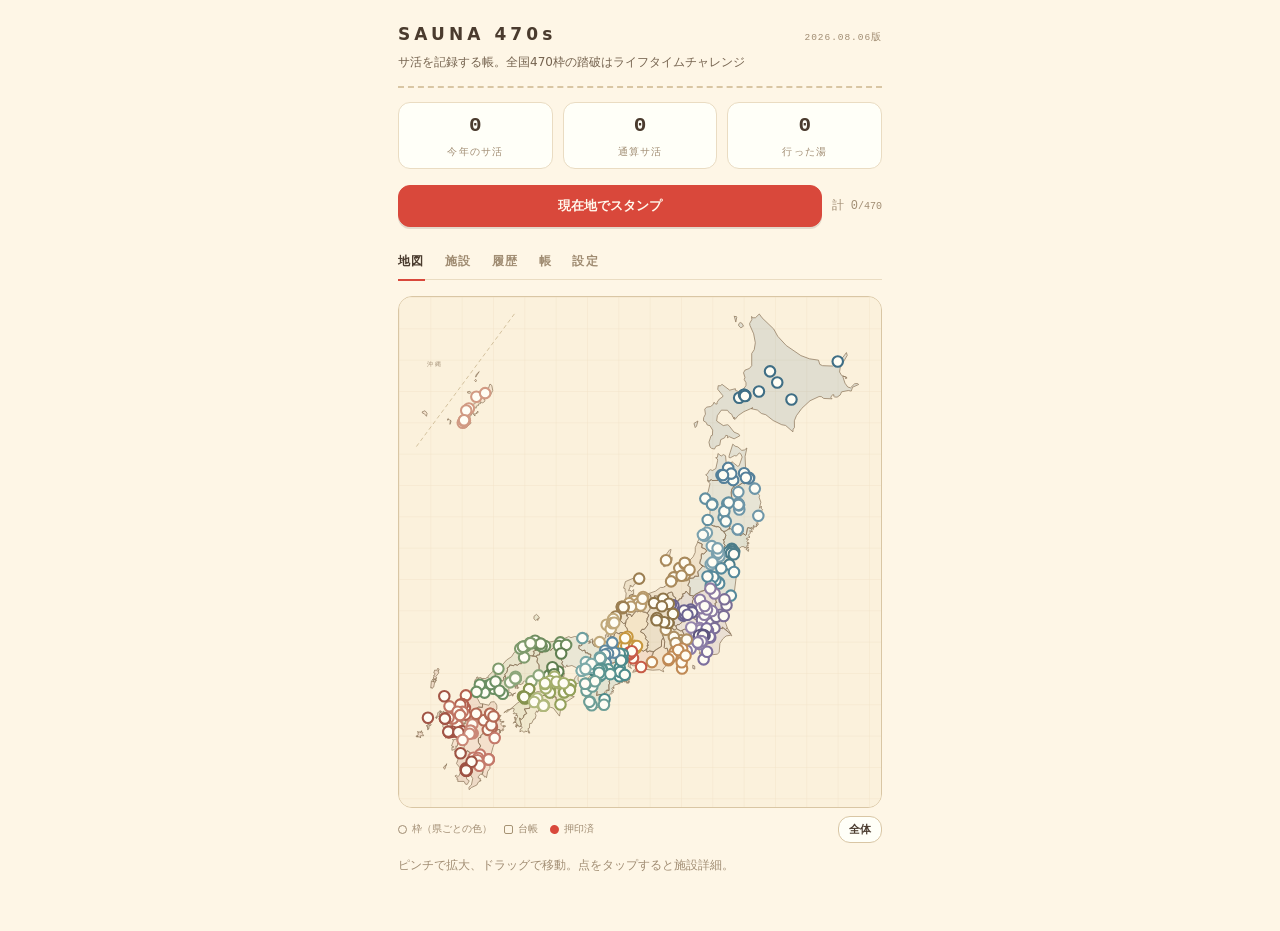
==== commit c7b7635e: "470s：記録ファーストのホーム＋常連判 - ヘッダー直下にサ活サマリー（今年/通算/行った湯/常連の湯）。ログが一次、ラリーは副産物という思想転換 - 7地方の枠進捗グリッドは帳タブの先頭へ移動（ラ" ====
--- a/index.html
+++ b/index.html
@@ -100,6 +100,13 @@
   .nobath{font-size:9.5px;color:var(--muted);border:1px solid var(--line2);border-radius:5px;padding:1px 5px;margin-left:6px;vertical-align:1px}
   .prefcell.done{border-color:#C7973F;background:#FFFBEF}
   .seihamark{font-size:9px;color:#C7973F;border:1px solid #C7973F;border-radius:4px;padding:0 3px;margin-left:5px;font-weight:700}
+  .statsrow{display:flex;gap:10px;margin-top:14px}
+  .statsrow .stat{flex:1;background:var(--panel);border:1.5px solid var(--line);border-radius:12px;padding:9px 12px;text-align:center}
+  .statsrow .stat b{font-family:ui-monospace,monospace;font-size:21px;display:block;line-height:1.3}
+  .statsrow .stat span{font-size:9.5px;color:var(--muted);letter-spacing:.12em}
+  .joren{font-size:9px;color:#C7973F;border:1.5px solid #C7973F;border-radius:50%;width:26px;height:26px;display:inline-flex;
+    align-items:center;justify-content:center;font-weight:800;margin-left:6px;transform:rotate(-8deg);vertical-align:middle;
+    font-family:'Hiragino Mincho ProN','Yu Mincho',serif}
   .fixrow{display:flex;gap:8px;margin-top:10px}
   .fixrow button{background:none;border:1.5px solid var(--line2);border-radius:999px;color:var(--muted);
     font-size:11px;font-family:inherit;padding:4px 11px}
@@ -207,10 +214,11 @@
 <div class="wrap">
   <header>
     <div class="hrow"><h1>SAUNA&nbsp;470s</h1><span class="mono edition" id="edition"></span></div>
-    <p class="sub">県ごとのイキタイTOP10、全国470湯を踏破する</p>
+    <p class="sub">サ活を記録する帳。全国470枠の踏破はライフタイムチャレンジ</p>
   </header>
 
-  <div class="reglist" id="prefgrid"></div>
+  <!-- 記録ファースト：最初に見えるのは自分のサ活。枠の進捗は帳タブへ -->
+  <div class="statsrow" id="statsrow"></div>
 
   <div class="actions">
     <button class="btn primary" id="stampBtn" style="flex:1">現在地でスタンプ</button>
@@ -255,7 +263,11 @@
 
   <div class="pane" id="pane-log"><div id="logbox"></div></div>
 
-  <div class="pane" id="pane-book"><div id="bookbox"></div></div>
+  <div class="pane" id="pane-book">
+    <div class="eyebrow" style="margin-bottom:8px">枠の進捗 — ライフタイムチャレンジ</div>
+    <div class="reglist" id="prefgrid"></div>
+    <div id="bookbox"></div>
+  </div>
 
   <div class="pane" id="pane-set">
     <div class="eyebrow">利用する浴室</div>
@@ -270,6 +282,10 @@
     <div style="border-top:1px solid var(--line);padding-top:16px;margin-top:22px">
       <div class="eyebrow">採点の物差し</div>
       <p class="settext">サウナ室・水風呂・外気浴/休憩・清潔/雰囲気 各25点＋特別加減点±10（理由必須）。基準：竜泉寺の湯 ≒ 82。整いは訪問ごとの☆で別記録。</p>
+    </div>
+    <div style="border-top:1px solid var(--line);padding-top:16px;margin-top:22px">
+      <div class="eyebrow">姉妹帳</div>
+      <p class="settext">お題別のチャレンジ帳 <a href="challenges/" style="color:var(--cold)">サ道場</a> — シングル水風呂・灼熱番付などのお題に挑戦できます。Sauna470sのバックアップを読み込めば押印が反映されます。</p>
     </div>
     <div style="border-top:1px solid var(--line);padding-top:16px;margin-top:22px">
       <div class="eyebrow">この版について</div>
@@ -297,7 +313,7 @@
 /* アプリのバージョン。ここだけ上げればService Workerのキャッシュ名も追従する
    （登録URLに ?v= を付けて渡すので、sw.js側を手で書き換える必要はない）。
    MAJOR=データ構造やlocalStorageの互換が変わる / MINOR=機能追加 / PATCH=修正 */
-const APP_VERSION = "1.4.0";
+const APP_VERSION = "1.5.0";
 /* 枠データの版。アプリのバージョンとは別物で、サウナイキタイのランキングを固定した日付を指す */
 const EDITION = "2026.08.06版";
 const REGIONS = [
@@ -1005,6 +1021,15 @@
   const bl=bathLabel();
   document.getElementById("total").innerHTML=`計 ${frameN}<span style="font-size:10px">/${usable.length}</span>`
     +(bl?`<span style="font-size:9px;color:var(--muted);display:block;text-align:right">${bl}で入れる枠</span>`:"");
+  /* 記録ファーストのサマリー：今年のサ活・通算・行った湯の数 */
+  const yr=String(new Date().getFullYear());
+  const yearN=state.visits.filter(v=>(v.date||"").startsWith(yr)).length;
+  const jorenN=[...st].filter(id=>visitsOf(id).length>=10).length;
+  document.getElementById("statsrow").innerHTML=`
+    <div class="stat"><b>${yearN}</b><span>今年のサ活</span></div>
+    <div class="stat"><b>${state.visits.length}</b><span>通算サ活</span></div>
+    <div class="stat"><b>${st.size}</b><span>行った湯</span></div>
+    ${jorenN?`<div class="stat"><b style="color:#C7973F">${jorenN}</b><span>常連の湯</span></div>`:""}`;
 }
 
 /* ---------- 地図（全国・ズーム対応） ---------- */
@@ -1239,8 +1264,8 @@
       <span class="rank" style="color:${col}">${tag}</span>
       ${mark}
       <span class="body">
-        <span class="name" style="opacity:${on?1:0.6}">${esc(f.name)}${state.wants.includes(f.id)?' <span style="color:#C7973F">◇</span>':""}${ok?"":'<span class="nobath">枠外</span>'}</span>
-        <span class="meta">${esc(f.city||"")}${f.ikitai?` · イキタイ ${f.ikitai.toLocaleString()}`:""}${f.note?" · "+esc(f.note):""}</span>
+        <span class="name" style="opacity:${on?1:0.6}">${esc(f.name)}${visitsOf(f.id).length>=10?'<span class="joren" style="width:20px;height:20px;font-size:8px">常</span>':""}${state.wants.includes(f.id)?' <span style="color:#C7973F">◇</span>':""}${ok?"":'<span class="nobath">枠外</span>'}</span>
+        <span class="meta">${esc(f.city||"")}${visitsOf(f.id).length>=2?` · ${visitsOf(f.id).length}回`:""}${f.ikitai?` · イキタイ ${f.ikitai.toLocaleString()}`:""}${f.note?" · "+esc(f.note):""}</span>
       </span>
       ${sc?`<span class="best">${sc.t}${sc.legacy?'<small>旧</small>':""}</span>`:""}
     </button>`;
@@ -1505,7 +1530,7 @@
     : `<p style="font-size:13px;color:var(--muted);margin:8px 0 0">未踏破。</p>`;
   openSheet(sheetHead(isFree?"台帳":`${PREF[f.pref].label} ${f.rank}位`)+`
     <div style="display:flex;justify-content:space-between;align-items:baseline">
-      <div style="font-size:17px">${esc(f.name)}</div>
+      <div style="font-size:17px">${esc(f.name)}${vs.length>=10?'<span class="joren">常連</span>':""}</div>
       ${sc?`<div class="mono" style="font-size:20px">${sc.t}<small style="font-size:10px;color:var(--muted)">${sc.legacy?" 旧":""}</small></div>`:""}
     </div>
     <div class="mono" style="font-size:11px;color:var(--muted);margin:4px 0 12px">
